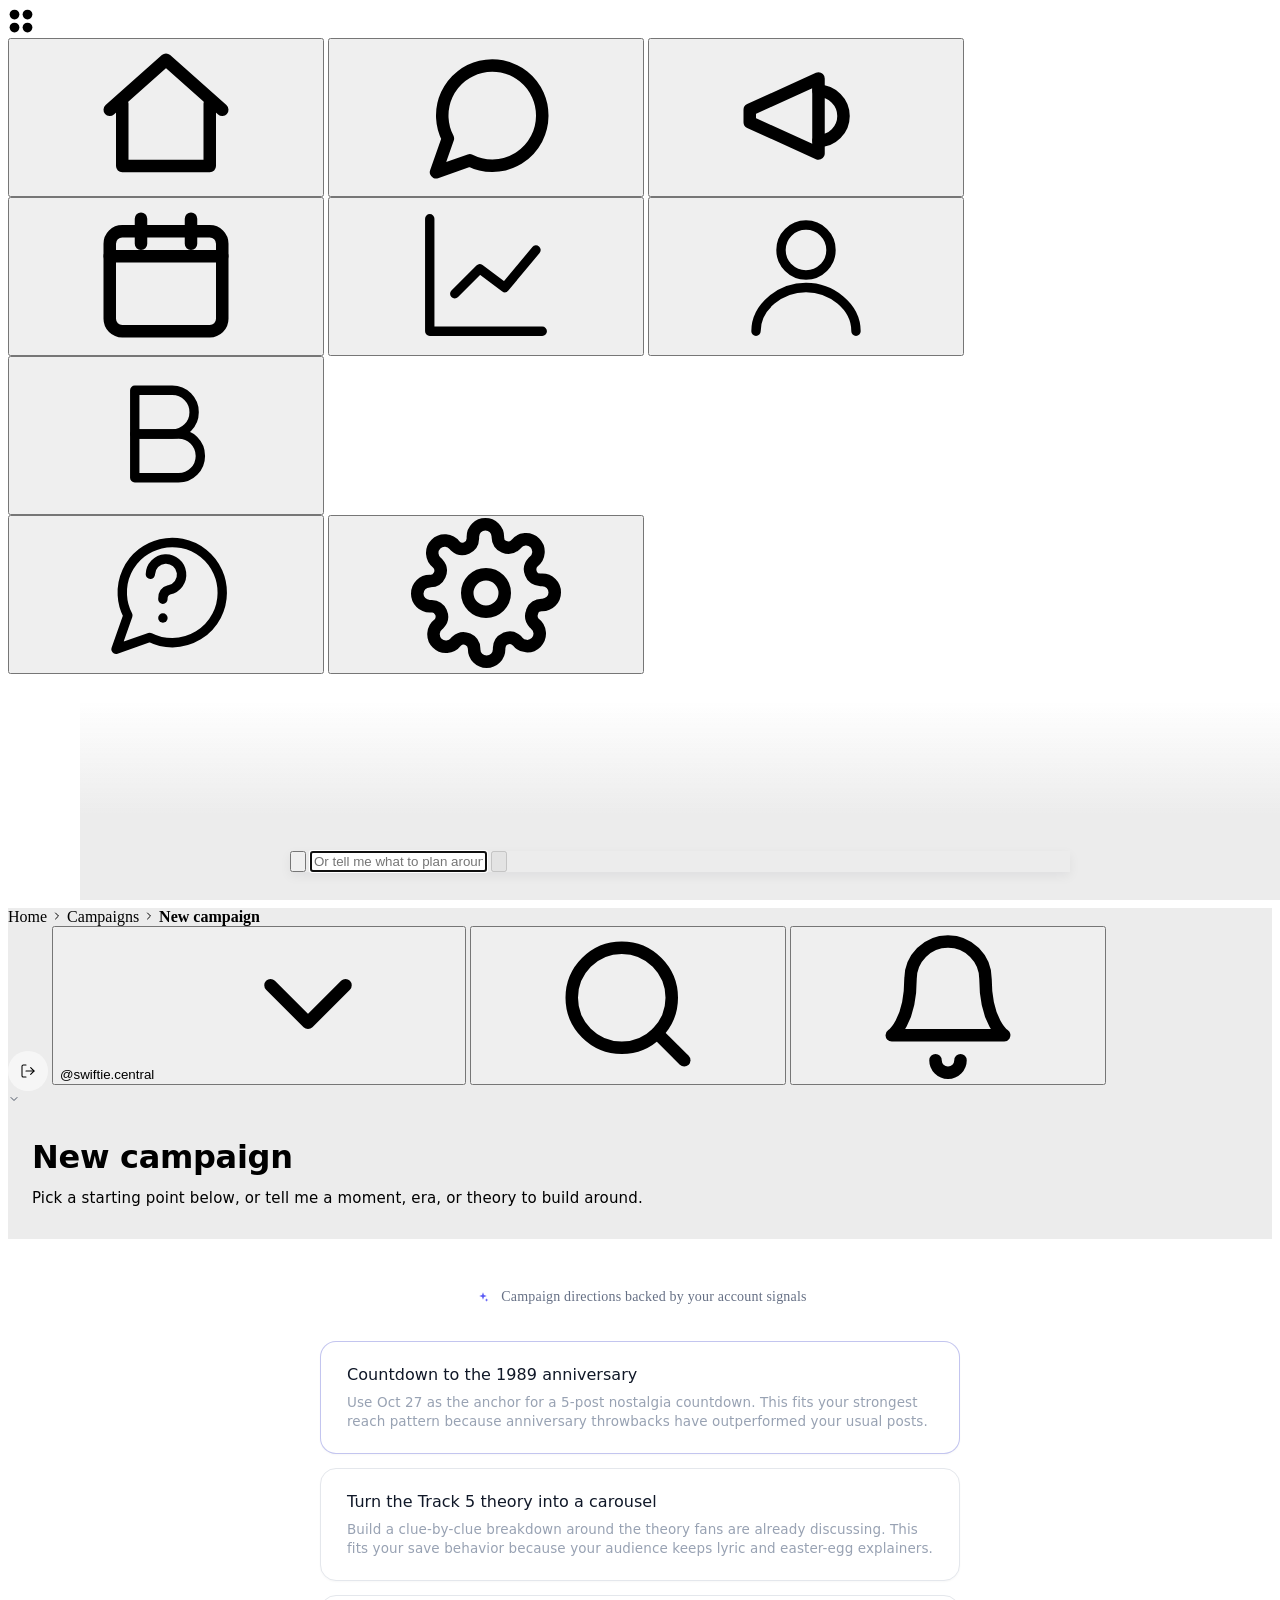
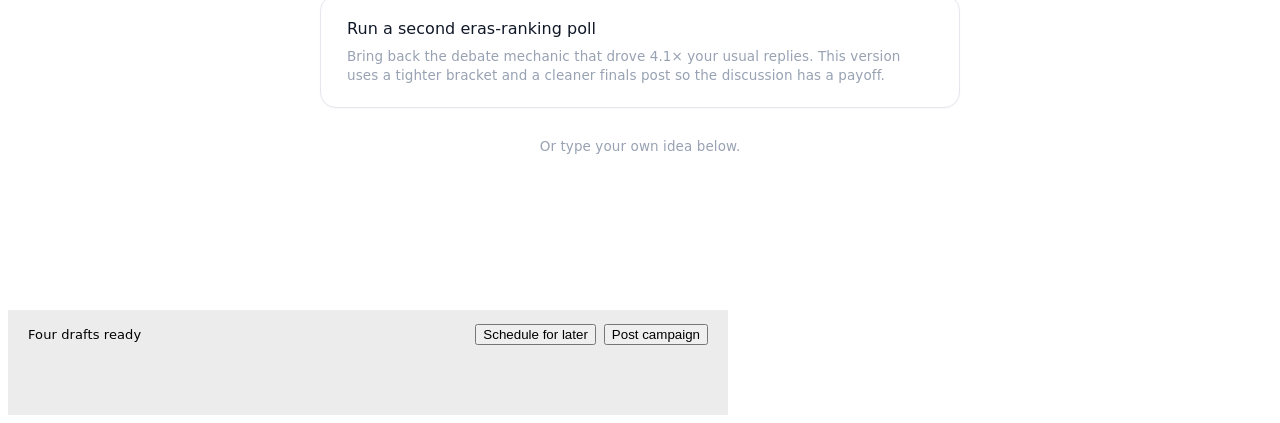
==== designs/create-campaign.html @ 4d26d84d "Polish campaign brief playback card" ====
<!doctype html>
<html lang="en">
<head>
<meta charset="utf-8" />
<meta name="viewport" content="width=device-width, initial-scale=1" />
<title>New campaign · Scout flow prototype</title>
<link rel="stylesheet" href="../design-system/tokens.css" />
<link rel="stylesheet" href="./_shared.css" />
<link rel="stylesheet" href="./_campaigns-components.css?v=7" />
<link rel="stylesheet" href="./_prototype.css" />
<style>
  body.mode-campaigns { background: var(--camp-surface-canvas); }

  /* Stick the shell — sidebar + topbar stay in place while the content
     column scrolls. The ambient background inherits the Campaigns
     dashboard treatment from _shared.css. */
  .sidebar {
    position: sticky !important;
    top: 0;
    height: 100vh;
    z-index: 25;
  }
  .topbar {
    position: sticky !important;
    top: 0;
    z-index: 22;
    background: var(--camp-surface-canvas, #ECECEC);
  }
  /* Hide the ambient blob outright once the user leaves the landing.
     The gradient competes with chat legibility, dock cards, and post
     drafts — and its transition was flashing back in between qdock
     openings and typewriter beats. Once the conversation starts
     (body.in-conversation), the surface commits to a single neutral
     canvas for the rest of the flow. `visibility: hidden` beats an
     `opacity: 0` transition here — no in-flight animation to stall. */
  body.in-conversation .atmosphere,
  body.has-side-panel .atmosphere,
  body.has-drafts .atmosphere,
  body.has-qdock .atmosphere {
    opacity: 0 !important;
    visibility: hidden;
    pointer-events: none;
  }
  /* Keep the conversation canvas transparent so the Campaigns dashboard
     atmosphere runs continuously behind the create flow instead of
     appearing as a clipped rectangle inside the main column. */
  .cc-main {
    position: relative;
    z-index: 1;
    background: transparent;
  }
  body.in-conversation .cc-main {
    background: transparent;
  }
  /* Chat log gets breathing room at the bottom so the composer/footbar
     doesn't cover the last message, and the confirmation/question docks
     always sit visibly beneath the newest message rather than under the
     composer. */
  /* Chat log always leaves room at the bottom for the fixed composer /
     question dock — so the newest message never hides underneath it. */
  main { min-height: 0; }
  .cc-main { padding-bottom: 200px; }
  body.has-drafts .cc-main { padding-bottom: 160px; }
  /* Q-dock is a wider variant of the composer's bottom slot: same fixed
     position, same left/right anchoring. The card carries a soft border
     and light shadow so it reads as an input surface, not a floating card. */
  .cc-qdock__card {
    /* Card participates in the material story — a slightly translucent
       surface with its own gentle backdrop-filter creates a "clarity
       zone" punched into the frosted scrim, rather than a paper card
       floating on fog. Boosted shadow so the card still lifts. */
    box-shadow: 0 12px 32px rgba(15, 23, 42, 0.10),
                0 2px 6px rgba(15, 23, 42, 0.05) !important;
    border-radius: 14px !important;
    padding: 6px 6px 8px 6px;
    background: rgba(255, 255, 255, 0.88) !important;
    backdrop-filter: blur(4px) saturate(1.08) !important;
    -webkit-backdrop-filter: blur(4px) saturate(1.08) !important;
    border: 1px solid rgba(255, 255, 255, 0.6) !important;
  }
  /* Qdock header, list, and composer get extra whitespace so the surface
     feels like a room, not a stuffed shelf. Head is a comfy row; list has
     larger inter-option gaps; composer stands off the list with padding. */
  .cc-qdock__head { padding: 16px 16px 10px 16px !important; }
  .cc-qdock__list { padding: 4px 8px 4px 8px !important; gap: 4px !important; }
  .cc-qdock__opt { padding: 12px 14px !important; }
  .cc-qdock__composer {
    padding: 10px 12px 12px 12px !important;
    margin-top: 4px !important;
    border-top: 1px solid var(--camp-border-hairline) !important;
  }

  /* -------------------------------------------------------------------
     Glass system — a single material recipe shared across the drafting
     card, the qdock scrim, and the bottom fade. Reads as one language:
     - Warm-white tint (rgba(252, 252, 254, ...)) instead of pure white
     - saturate(1.08) adds a hint of colour warmth through the glass
     - Intensity (opacity + blur strength) varies per role, not the tint
     ------------------------------------------------------------------- */

  /* Bottom fade mask — always on during conversation. Pure canvas fade,
     no warm-glass tint in the intermediate stops. The scrim material
     is only meant to appear when the qdock is open; when closed, the
     bottom should read as clean canvas fading to transparent, not
     glass-tinted haze. */
  .cc-scroll-mask {
    position: fixed;
    left: var(--sidebar-w, 80px);
    right: 0;
    bottom: 0;
    height: 200px;
    z-index: 30;
    pointer-events: none;
    background: linear-gradient(
      to top,
      var(--camp-surface-canvas, #ECECEC) 0%,
      var(--camp-surface-canvas, #ECECEC) 42%,
      rgba(236, 236, 236, 0) 100%
    );
  }
  /* Panel-aware trim — when the drafts panel is open, the mask stops at
     the panel's edge so it doesn't fade over the drafts column. */
  body.has-side-panel .cc-scroll-mask { right: var(--cc-panel-w, 520px); }

  /* Qdock scrim — a progressive blur that's strong at the bottom (near
     the qdock) and fades to zero at the top (near the header). Two
     blurred pseudo-elements stack; a third noise layer (child span)
     sits on top so the material reads as real frosted glass, not a
     software blur. Ease-in-out on the fade so the room settles around
     the question rather than snapping to it. */
  .cc-qdock-scrim {
    position: fixed;
    inset: var(--cc-topbar-h, 66px) 0 0 var(--sidebar-w, 80px);
    z-index: 33; /* below qdock (34), above mask (30) */
    background: transparent;
    opacity: 0;
    /* CRITICAL: visibility: hidden fully kills the backdrop-filter on
       the ::before/::after pseudo-elements. With opacity:0 alone, some
       browsers keep computing the filter and it bleeds a subtle blur
       into the bottom of the page even when the qdock is closed. */
    visibility: hidden;
    pointer-events: none;
    transition: opacity 340ms cubic-bezier(0.4, 0, 0.2, 1),
                visibility 0s linear 340ms;
    overflow: hidden;
  }
  .cc-qdock-scrim::before,
  .cc-qdock-scrim::after {
    content: '';
    position: absolute;
    inset: 0;
    pointer-events: none;
  }
  /* Bottom layer — the strong-blur core sits right under the qdock. A
     whisper of cool undertone (rgba(248,250,253,X)) reads as glass, not
     a Photoshop overlay. Saturate commits to 1.12 so colours under the
     blur retain vibrance instead of graying out. Mask taper uses
     pixel-based stops at the top so short viewports keep a real feather
     instead of collapsing to a hard band. */
  .cc-qdock-scrim::before {
    backdrop-filter: blur(22px) saturate(1.12);
    -webkit-backdrop-filter: blur(22px) saturate(1.12);
    background: rgba(248, 250, 253, 0.30);
    /* Strictly ascending stops — previous version mixed pixel-from-top
       (like 80px) with percent-from-bottom stops that reversed order,
       which collapses into a HARD BAND under CSS clamping rules. This
       reads as the "sudden crop" of the blur. Fixed by using a smooth
       0% → 100% ramp with generous mid-band easing. */
    -webkit-mask-image: linear-gradient(
      to top,
      rgba(0, 0, 0, 1)    0%,
      rgba(0, 0, 0, 1)    38%,
      rgba(0, 0, 0, 0.78) 50%,
      rgba(0, 0, 0, 0.42) 62%,
      rgba(0, 0, 0, 0.18) 72%,
      rgba(0, 0, 0, 0.05) 82%,
      rgba(0, 0, 0, 0)    92%
    );
    mask-image: linear-gradient(
      to top,
      rgba(0, 0, 0, 1)    0%,
      rgba(0, 0, 0, 1)    38%,
      rgba(0, 0, 0, 0.78) 50%,
      rgba(0, 0, 0, 0.42) 62%,
      rgba(0, 0, 0, 0.18) 72%,
      rgba(0, 0, 0, 0.05) 82%,
      rgba(0, 0, 0, 0)    92%
    );
  }
  /* Middle layer — a longer, gentler blur that extends further up so
     the transition from strong blur to sharp content is a slow taper,
     not a visible band. Same cool tint at half strength. */
  .cc-qdock-scrim::after {
    backdrop-filter: blur(9px) saturate(1.12);
    -webkit-backdrop-filter: blur(9px) saturate(1.12);
    background: rgba(248, 250, 253, 0.14);
    /* Same fix — strictly ascending stops. The middle layer extends
       farther up than the strong layer so the composite fade reaches
       all the way to the scrim's top edge without a visible seam. */
    -webkit-mask-image: linear-gradient(
      to top,
      rgba(0, 0, 0, 0.85) 0%,
      rgba(0, 0, 0, 0.85) 32%,
      rgba(0, 0, 0, 0.62) 48%,
      rgba(0, 0, 0, 0.36) 62%,
      rgba(0, 0, 0, 0.16) 76%,
      rgba(0, 0, 0, 0.04) 88%,
      rgba(0, 0, 0, 0)    100%
    );
    mask-image: linear-gradient(
      to top,
      rgba(0, 0, 0, 0.85) 0%,
      rgba(0, 0, 0, 0.85) 32%,
      rgba(0, 0, 0, 0.62) 48%,
      rgba(0, 0, 0, 0.36) 62%,
      rgba(0, 0, 0, 0.16) 76%,
      rgba(0, 0, 0, 0.04) 88%,
      rgba(0, 0, 0, 0)    100%
    );
  }
  /* Noise layer — inline SVG turbulence at ~5% opacity. Grounds the
     material from "software blur" to "frosted glass" by adding
     micro-diffraction Backdrop-filter alone can never simulate.
     Masked with the same envelope as the blur so noise only shows
     where the glass is thick. */
  .cc-qdock-scrim__noise {
    position: absolute;
    inset: 0;
    pointer-events: none;
    opacity: 0.055;
    background-image: url("data:image/svg+xml;utf8,<svg xmlns='http://www.w3.org/2000/svg' width='240' height='240'><filter id='n'><feTurbulence type='fractalNoise' baseFrequency='0.85' numOctaves='2' seed='4'/><feColorMatrix values='0 0 0 0 0.05  0 0 0 0 0.05  0 0 0 0 0.05  0 0 0 1 0'/></filter><rect width='100%25' height='100%25' filter='url(%23n)'/></svg>");
    background-size: 240px 240px;
    mix-blend-mode: multiply;
    /* Same fix — strictly ascending stops so the noise fades cleanly
       instead of collapsing to a hard band. */
    -webkit-mask-image: linear-gradient(
      to top,
      rgba(0, 0, 0, 1)   0%,
      rgba(0, 0, 0, 1)   40%,
      rgba(0, 0, 0, 0.4) 60%,
      rgba(0, 0, 0, 0)   80%
    );
    mask-image: linear-gradient(
      to top,
      rgba(0, 0, 0, 1)   0%,
      rgba(0, 0, 0, 1)   40%,
      rgba(0, 0, 0, 0.4) 60%,
      rgba(0, 0, 0, 0)   80%
    );
  }
  body.has-qdock .cc-qdock-scrim {
    opacity: 1;
    visibility: visible;
    pointer-events: auto;
    /* Match transition — no delay on visibility when opening. */
    transition: opacity 340ms cubic-bezier(0.4, 0, 0.2, 1),
                visibility 0s linear 0s;
  }
  /* Keep the campaign header readable above the scrim so users always
     see what they're planning. */
  body.has-qdock .cc-header { z-index: 34; position: sticky; }
  /* Trim the scrim's right edge when the drafts panel is open so the
     panel doesn't get blurred with the chat. */
  body.has-side-panel .cc-qdock-scrim { right: var(--cc-panel-w, 520px); }

  /* Scroll padding so scrollIntoView respects the composer footprint —
     new messages land above the composer, not tucked behind it. */
  html { scroll-padding-bottom: 180px; }
  /* Neutralize the primary option's number badge — it read as "already
     selected" which conflicts with the "Recommended" chip's job. Numbers
     stay uniform; only the "Recommended" pill marks Scout's pick. */
  .cc-qdock__opt--primary .cc-qdock__opt-num {
    background: var(--camp-surface-hover, #F5F7FA) !important;
    color: var(--camp-text-tertiary) !important;
  }
  .cc-qdock__opt--primary:hover .cc-qdock__opt-num {
    background: var(--camp-surface, #FFF) !important;
    color: var(--indigo-500, #5B5BF5) !important;
  }
  /* Dock header controls — Skip + Minimize buttons sit on the right of
     the title bar so users can bail without a false answer, or collapse
     to keep scrolling the thread. */
  .cc-qdock__head-actions {
    margin-left: auto;
    display: inline-flex; align-items: center; gap: 4px;
  }
  .cc-qdock__head-btn {
    display: inline-flex; align-items: center; gap: 4px;
    height: 28px;
    padding: 0 10px;
    background: transparent;
    border: none;
    border-radius: 8px;
    color: var(--camp-text-tertiary);
    font-family: var(--font-sans);
    font-size: 12px; font-weight: 500;
    letter-spacing: 0.1px;
    cursor: pointer;
    transition: background 160ms var(--ease-standard), color 160ms var(--ease-standard);
  }
  .cc-qdock__head-btn:hover { background: var(--camp-surface-hover); color: var(--camp-text-primary); }
  .cc-qdock__head-btn svg { width: 14px; height: 14px; }
  /* Minimize button — icon-only. Hide the "Minimize" label so the row
     reads as a set of glyph controls, not verbose buttons. */
  #cc-qdock-minimize {
    width: 28px; height: 28px; padding: 0;
    display: grid; place-items: center;
    border-radius: 8px;
  }
  #cc-qdock-minimize .cc-qdock__head-btn-label { display: none; }
  #cc-qdock-minimize svg { width: 14px; height: 14px; }
  .cc-qdock.is-minimized .cc-qdock__list,
  .cc-qdock.is-minimized .cc-qdock__composer { display: none; }
  .cc-qdock.is-minimized .cc-qdock__card {
    border-radius: 999px !important;
    /* Minimized state has no modal presence — drop the backdrop-filter
       and the translucent surface so it reads as a status pill, not a
       glass card. */
    background: #FFFFFF !important;
    backdrop-filter: none !important;
    -webkit-backdrop-filter: none !important;
    border: 1px solid var(--camp-border-hairline) !important;
    box-shadow: 0 4px 12px rgba(15, 23, 42, 0.06) !important;
  }
  /* And hide the entire scrim when the qdock is minimized — no more
     blurred conversation behind an unobtrusive pill. */
  body.has-qdock:has(.cc-qdock.is-minimized) .cc-qdock-scrim {
    opacity: 0 !important;
    pointer-events: none !important;
  }
  .cc-qdock.is-minimized .cc-qdock__head { padding: 10px 14px; }
  .cc-qdock.is-minimized .cc-qdock__title {
    font-size: 12px; font-weight: 500; color: var(--camp-text-secondary);
    white-space: nowrap; overflow: hidden; text-overflow: ellipsis; max-width: 380px;
  }

  /* Spacing scale for the create-campaign surface. Tuned to the reference
     designs' generosity: 48px page gutter, 32px between the header and
     the conversation, no per-card elevation. */
  :root {
    /* All page-column content (breadcrumbs, heading, chat, composer)
       shares this single left inset from the main column edge. Prior
       to this the heading used a larger gutter than the breadcrumbs,
       which made the heading kick out visually. Now they share a rail. */
    --cc-rail-inset: 24px;
    /* Kept for compat with existing rules that used these tokens for
       from-viewport calculations. The rail token is the authoritative
       source going forward. */
    --cc-gutter-left: calc(var(--sidebar-w, 80px) + var(--cc-rail-inset));
    --cc-gutter-right: var(--cc-rail-inset);
    /* Drawer widened to fit the row-based post cards (842px card + gutter). */
    --cc-panel-w: 900px;
    --cc-chat-max: 780px;
    /* Landing container now sized to the two-card grid + heading gutter. */
    --cc-landing-max: 820px;
    /* Top chrome (topbar + campaign header) that stays stuck to viewport.
       Used to compute the scrolling region below. */
    --cc-topbar-h: 66px;
  }

  /* Header lives at the top-left of the main area — sticky beneath the
     topbar so the campaign title always follows the user as they scroll.
     Removed the auto-centering behavior on landing: the title now stays
     anchored to the left edge regardless of state. */
  .cc-header {
    position: sticky;
    top: var(--cc-topbar-h, 66px);
    z-index: 20;
    /* Left-anchored to the same rail as the topbar breadcrumbs — both
       live inside <main> so they share the same 24px inset origin. */
    padding: 28px var(--cc-rail-inset) 18px var(--cc-rail-inset);
    margin: 0;
    max-width: none;
    background: var(--camp-surface-canvas, #ECECEC);
  }
  /* Status row sits BELOW the heading + subtitle, quieter than before. */
  .cc-status-row {
    margin: 12px 0 0 0;
    display: flex;
    align-items: center;
    gap: 12px;
  }
  body.has-drafts .cc-status-row,
  body.has-side-panel .cc-status-row {
    /* Once we're past shaping, the status pill lives in the drawer
       header instead of taking up header room. */
    display: none;
  }
  /* KB chip next to the status pill — surfaces which KB Scout is on. */
  .cc-status-kb {
    display: inline-flex; align-items: center; gap: 6px;
    padding: 4px 10px;
    background: var(--camp-primary-tint);
    color: var(--indigo-500, #3C4194);
    border: none;
    border-radius: 999px;
    font-family: var(--font-sans);
    font-size: 11px; font-weight: 600;
    letter-spacing: 0.3px;
    cursor: pointer;
    transition: background 160ms var(--ease-standard);
  }
  .cc-status-kb:hover { background: var(--camp-primary-tint-hover, #DFE1F5); }
  .cc-status-kb[hidden] { display: none; }
  /* Shape-summary in header is retired — the header title and the
     in-chat selection pill together carry the shape's identity. */
  .cc-shape-summary { display: none !important; }
  /* Conversation column — the main body scrolls with the rail inset on
     both sides, and the inner chat log auto-centers within it. That
     makes the chat sit in the middle of the viewport (matching the
     composer / qdock, which also auto-center to the same width). */
  .cc-main {
    max-width: none;
    margin: 0;
    padding: 8px var(--cc-rail-inset) 140px var(--cc-rail-inset);
    transition: padding 360ms var(--ease-emphasized);
  }
  .cc-main .cc-chat {
    max-width: var(--cc-chat-max);
    margin: 0 auto;
  }
  /* Lift the bottom clearance once drafts + footbar + lifted composer land. */
  body.has-drafts .cc-main { padding-bottom: 220px; }
  .cc-title {
    font-family: var(--font-sans);
    font-size: 32px; line-height: 40px; font-weight: 600;
    letter-spacing: -0.3px;
    color: var(--camp-text-primary);
    margin: 0 0 10px 0;
    text-align: left;
  }
  .cc-subtitle {
    font-family: var(--font-sans);
    font-size: 15px; line-height: 22px; font-weight: 400;
    letter-spacing: 0.15px;
    color: var(--camp-text-secondary);
    margin: 0;
    text-align: left;
  }
  /* Bottom-docked composer — same rail as the chat log and heading.
     Left-anchored, not auto-centered, so heading/chat/composer form a
     single visual column. */
  .cc-composer-dock {
    position: fixed;
    left: var(--cc-gutter-left);
    right: var(--cc-gutter-right);
    bottom: 28px;
    z-index: 32;
    transition: right 360ms var(--ease-emphasized), bottom 260ms var(--ease-standard);
  }
  .cc-composer-dock .chat-composer {
    max-width: var(--cc-chat-max);
    margin: 0;
    box-shadow: 0 4px 12px rgba(15, 23, 42, 0.06);
    border: 1px solid var(--camp-border-hairline);
  }
  /* QDock — left-anchored to the same rail as the chat + composer so
     heading, pills, chat items, and composer form one visual column. */
  .cc-qdock__card {
    margin: 0 !important;
  }

  /* When the side panel is open: it's flush-right, so composer/footbar
     end at exactly the panel edge. Chat column ANCHORS to the left (not
     centered) — the conversation slides into the header's column. Panel
     sits INSIDE the layout with a 12px gutter from the chat area — no
     elevation, no shadow, no floating card feel. Mirrors the campaigns
     dashboard's inline panel pattern. */
  body.has-side-panel .cc-composer-dock { right: calc(var(--cc-panel-w) + 12px); }
  body.has-side-panel .footbar { right: calc(var(--cc-panel-w) + 12px); }

  body.has-side-panel .cc-main {
    max-width: none;
    margin: 0;
    padding-left: var(--cc-gutter-left);
    padding-right: calc(var(--cc-panel-w) + 24px);
  }
  /* Chat column also shrinks so text doesn't run underneath the panel.
     The chatlog wraps to the remaining viewport width, and the header
     mirrors the same right-padding so the title doesn't get clipped. */
  body.has-side-panel .cc-header {
    padding-right: calc(var(--cc-panel-w) + 24px);
  }
  /* In drafting state the header keeps its usual left inset but doesn't
     compress the title — the drafts panel to the right handles its own
     space. Title/subtitle scale down so they sit above the card without
     dominating it. */
  body.has-drafts .cc-header {
    padding-right: calc(var(--cc-panel-w, 900px) + 24px);
    padding-bottom: 12px;
  }
  body.has-drafts .cc-title { font-size: 24px; line-height: 30px; }
  body.has-drafts .cc-subtitle { font-size: 14px; line-height: 20px; }
  /* When the drafts panel is open, the left conversation column should
     stay narrow (matching the composer) rather than sprawling across
     the whole viewport. Was `max-width: none; width: 100%` — that let
     the chat sprawl 1300px+ next to a 560px composer, making the left
     side read as cropped and imbalanced. */
  body.has-side-panel .cc-chat {
    max-width: var(--cc-chat-max, 780px);
    width: 100%;
    margin: 0;
  }
  /* In the drafting phase specifically, the chat column matches the
     composer's floating pill width so the two feel like one column. */
  /* Responsive chat column — scales with viewport instead of a fixed
     cap. Floor keeps it usable on narrow screens; ceiling keeps it
     from sprawling on wide monitors. Below 1200px it hugs the
     available column. */
  body.has-drafts .cc-chat,
  body.has-drafts.has-side-panel .cc-chat {
    max-width: clamp(340px, 28vw, 560px);
    margin: 0;
  }

  /* ==================================================================
     Drafting state — the left chat becomes a bounded conversation card,
     visually balanced against the drafts panel on the right. Per Figma:
     translucent white surface (rgba(255,255,255,0.4)), 24px radius,
     internal scroll, composer integrated at the bottom edge.
     ================================================================== */
  body.has-drafts .cc-main {
    /* The chat now flows in the natural document column instead of
       becoming a bounded card. This matches the pre-draft experience —
       transparent surface, no border, no rounded frame, no backdrop
       blur — so the drafts panel is the only visible container in the
       drafting state. Chat sits centered in the remaining left column. */
    position: relative;
    left: auto;
    right: auto;
    top: auto;
    bottom: auto;
    max-width: none;
    margin: 0;
    padding: 8px var(--cc-rail-inset) 140px var(--cc-rail-inset);
    background: transparent;
    backdrop-filter: none;
    -webkit-backdrop-filter: none;
    border: 0;
    border-radius: 0;
    display: block;
    gap: 0;
    overflow: visible;
    z-index: auto;
    transition: none;
  }
  /* The chatlog now scrolls INSIDE the card, not with the page. Gives
     each message a consistent 24px rhythm and 16/24 inner padding.
     Stacked class selector `.has-drafts.has-side-panel` beats the plain
     `.has-side-panel` rule further down in the sheet (both classes are
     always present together in drafting state). */
  body.has-drafts.has-side-panel .cc-main .cc-chat,
  body.has-drafts .cc-main .cc-chat {
    flex: 1 1 auto;
    align-self: stretch;
    min-height: 0;
    overflow-y: auto;
    padding: 16px 24px 24px 24px;
    display: flex;
    flex-direction: column;
    align-items: stretch;
    gap: 24px;
    /* Responsive chat column — scales with viewport width. Floor
       keeps the feed usable on narrow screens; ceiling keeps it from
       sprawling on wide monitors. */
    max-width: clamp(340px, 28vw, 560px);
    margin: 0;
    width: 100%;
    box-sizing: border-box;
  }
  /* Custom scroll rail on the right — 4px, muted, rounded. Firefox uses
     `scrollbar-width: thin` as a graceful fallback; Chromium/WebKit gets
     the exact spec. */
  body.has-drafts .cc-main .cc-chat {
    scrollbar-width: thin;
    scrollbar-color: #D8D8D8 transparent;
  }
  body.has-drafts .cc-main .cc-chat::-webkit-scrollbar { width: 6px; }
  body.has-drafts .cc-main .cc-chat::-webkit-scrollbar-track { background: transparent; }
  body.has-drafts .cc-main .cc-chat::-webkit-scrollbar-thumb {
    background: #D8D8D8;
    border-radius: 8px;
  }
  /* Composer floats fixed, positioned to visually sit INSIDE the card's
     bottom edge. Its horizontal bounds match the card's inner padding,
     its vertical position hugs the card's bottom. 50px height, 16px
     radius, white surface — matches Figma spec. */
  body.has-drafts .cc-composer-dock {
    position: fixed;
    /* Card left = sidebar + 24; add 16px inner padding = 40 total. */
    left: calc(var(--sidebar-w, 80px) + 40px);
    right: calc(var(--cc-panel-w, 900px) + 40px);
    bottom: 40px; /* card bottom (24) + inner padding (16) */
    /* Composer pill tracks the chat width responsively — always a
       little wider than the chat feed so the two feel like one column
       without the composer looking cramped. */
    max-width: clamp(400px, 34vw, 660px);
    padding: 0;
    z-index: 15;
    margin: 0 auto;
  }
  body.has-drafts .cc-composer-dock .chat-composer {
    max-width: none;
    margin: 0;
    padding: 12px 20px;
    height: 50px;
    background: #FFFFFF;
    border: 1px solid #EEEEEE;
    border-radius: 16px;
    box-shadow: none;
    box-sizing: border-box;
    display: flex;
    align-items: center;
    gap: 8px;
  }
  /* Give the chat log enough bottom padding so the last message doesn't
     tuck under the composer overlay. 50 (composer) + 16 (breathing) = 66. */
  body.has-drafts .cc-main .cc-chat { padding-bottom: 82px; }
  /* Bottom mask + qdock scrim don't apply inside the card — they were
     designed for the page-scroll world. Turn them off in drafting state
     so the card's own boundary reads as the edge of the conversation. */
  body.has-drafts .cc-scroll-mask { display: none; }

  /* Messages inside the card — Figma-spec styling. User turns become
     compact right-aligned pills; Scout turns become bordered response
     cards so the two sides read as clearly separate. */
  body.has-drafts .cc-main .chatmsg--user {
    align-self: flex-end;
    max-width: 560px;
  }
  body.has-drafts .cc-main .chatmsg--user .chatmsg__bubble {
    background: #F4F4F4;
    border-radius: 8px;
    padding: 8px 12px;
    font-family: var(--font-sans);
    font-size: 14px;
    line-height: 17px;
    color: #263238;
    letter-spacing: 0;
    box-shadow: none;
  }
  body.has-drafts .cc-main .chatmsg--post-instruction {
    align-self: stretch;
    max-width: 100%;
  }
  body.has-drafts .cc-main .chatmsg--post-instruction .chatmsg__bubble {
    width: 100%;
    border: 1px solid rgba(84, 91, 209, 0.16);
    background: #F7F7FF;
  }
  .chatmsg__post-context {
    display: flex;
    align-items: center;
    gap: 6px;
    margin-bottom: 6px;
    color: var(--camp-primary, #545BD1);
    font-size: 11px;
    font-weight: 700;
    line-height: 14px;
    letter-spacing: 0.4px;
    text-transform: uppercase;
  }
  .chatmsg__post-context::before {
    content: "";
    width: 6px;
    height: 6px;
    border-radius: 999px;
    background: currentColor;
    opacity: 0.72;
  }
  .chatmsg__post-text {
    display: block;
    font-size: 14px;
    line-height: 20px;
    color: #263238;
  }
  /* Scout responses in the card get a bordered surface — reads like a
     versioned response block, not free-flowing chat. */
  body.has-drafts .cc-main .chatmsg--scout {
    align-self: stretch;
    border: 1px solid #E6E6E6;
    border-radius: 12px;
    padding: 12px;
    background: #FFFFFF;
    box-shadow: none;
  }
  body.has-drafts .cc-main .chatmsg--scout .chatmsg__head { margin-bottom: 6px; }
  body.has-drafts .cc-main .chatmsg--scout .chatmsg__text {
    font-family: var(--font-sans);
    font-size: 14px;
    line-height: 22px;
    color: #263238;
  }
  /* Action-state receipt stays subtle inline metadata even inside the
     card — no chip treatment, just muted grey. */
  body.has-drafts .cc-main .cc-actions { margin: 0; padding: 0; }
  body.has-drafts .cc-main .cc-actions__receipt { padding: 0; }

  /* Composer input inside the card — tighten the placeholder + send
     button to the spec's proportions. */
  body.has-drafts .cc-composer-dock .chat-composer__input {
    font-family: var(--font-sans);
    font-size: 14px;
    line-height: 24px;
    color: #263238;
    height: 26px;
    flex: 1;
  }
  body.has-drafts .cc-composer-dock .chat-composer__input::placeholder {
    color: #9AA4B2;
  }
  body.has-drafts .cc-composer-dock .chat-composer__send {
    width: 26px; height: 26px;
    background: #EEF2F6;
    border-radius: 32px;
    border: none;
    display: grid; place-items: center;
    padding: 5px;
  }
  body.has-drafts .cc-composer-dock .chat-composer__send svg {
    width: 16px; height: 16px;
    color: #98A2B3;
  }

  /* Narrower viewports: shrink the panel so the chat column keeps at
     least ~440px of breathing room. */
  @media (max-width: 1440px) {
    :root { --cc-panel-w: 720px; }
  }
  @media (max-width: 1200px) {
    :root { --cc-panel-w: 560px; }
    body.has-side-panel .cc-main {
      padding-right: calc(var(--cc-panel-w) + 16px);
    }
    body.has-side-panel .cc-header {
      padding-right: calc(var(--cc-panel-w) + 16px);
    }
  }
  /* Inline drafts panel — no shadow, no rounded corners on the outer
     edge. Uses the same canvas token as the campaigns dashboard's curated
     panel, so the panel reads as one continuous surface with the rest
     of the app, not a floating white card. Post cards inside get their
     own white surface for contrast. */
  .side-panel {
    width: var(--cc-panel-w) !important;
    top: 72px !important;
    right: 0 !important;
    bottom: 0 !important;
    height: auto !important;
    border-radius: 0 !important;
    border: none !important;
    border-left: 1px solid var(--camp-border-hairline) !important;
    box-shadow: none !important;
    background: var(--camp-surface-canvas, #ECECEC) !important;
  }
  .side-panel__body { overflow-y: auto; padding: 16px 20px 40px !important; }
  .side-panel__header--toolbar {
    padding: 14px 20px !important;
    border-bottom: 1px solid var(--camp-border-hairline);
    display: flex; align-items: center; gap: 12px;
    background: var(--camp-surface-canvas, #ECECEC);
    position: sticky; top: 0; z-index: 2;
  }
  /* Post cards inside the canvas-tinted panel get a white surface with a
     soft border so they still pop out of the neutral canvas. */
  .side-panel .postdraft {
    background: var(--camp-surface, #FFFFFF);
    border: 1px solid var(--camp-border-hairline);
    border-radius: 12px;
    padding: 16px;
    margin-bottom: 12px;
  }
  .side-panel .postdraft:last-child { margin-bottom: 0; }
  .side-panel__count {
    font-family: var(--font-sans);
    font-size: 13px; font-weight: 500;
    color: var(--camp-text-secondary);
    letter-spacing: 0.1px;
    white-space: nowrap;
  }
  .side-panel__toolbar {
    margin-left: auto;
    display: inline-flex; align-items: center; gap: 8px;
  }
  /* Retire the badge + heading block since the campaign heading is now
     always visible in the page's top-left. */
  .side-panel__badge, .side-panel__heading { display: none !important; }
  /* The chat column inside .cc-main stays at its natural width and
     hugs the LEFT gutter — no auto-centering. This is the "conversation
     shifted left" behavior the design calls for. */
  body.has-side-panel .cc-main .cc-chat {
    max-width: var(--cc-chat-max);
    margin-inline: 0;
  }
  body.has-side-panel .cc-composer-dock .chat-composer {
    margin: 0;
    max-width: var(--cc-chat-max);
  }

  /* Once drafts land, the composer STAYS put — users can keep talking
     to Scout ("swap the tone", "shorten Post 2", "regenerate all imagery")
     without leaving the flow. Only the bottom position shifts up so it
     doesn't overlap the drafts panel footer.
     (The old rule that hid this dock has been retired.) */
  body.has-drafts .cc-composer-dock { bottom: 20px; }

  /* Hide the empty user-avatar circle — per design-language §8 the user side
     is right-aligned, no avatar. Scoped locally so other flows using
     _campaigns-components.css can still opt in. */
  .chatmsg--user .chatmsg__avatar { display: none; }

  /* ==================================================================
     Landing hero — prompt + three shape cards.
     Shown on entry; fades out once the user seeds the campaign so the
     conversation can take the surface. Also the first hierarchy anchor:
     one giant prompt and three visible next moves is a stronger read
     than an empty page.
     ================================================================== */
  /* Landing wraps in its own wider container so the three shape cards
     can breathe in a single row. Once the landing is dismissed (hidden),
     cc-main snaps back to the narrow chat column width so the chatlog
     matches the composer pill's 760px. */
  body:not(.has-side-panel) .cc-main:has(.cc-landing:not([hidden])) {
    max-width: none;
    margin: 0;
  }
  /* Chatlog matches composer width. Auto-centered horizontally during
     planning so the conversation sits in the middle of the viewport.
     Once drafts land, has-drafts rules re-anchor it inside the left
     card. `width` deliberately unset so auto margins can distribute
     the spare space and actually center the block. */
  .cc-chat { max-width: var(--cc-chat-max); margin: 0 auto; }
  .cc-landing {
    padding: 0 var(--cc-gutter-right) 0 0;
    max-width: none;
    margin: 0;
    opacity: 1;
    transform: translateY(0);
    transition: opacity 320ms var(--ease-standard), transform 320ms var(--ease-standard);
  }
  .cc-landing[hidden] { display: none; }
  .cc-landing.is-leaving { opacity: 0; transform: translateY(-6px); pointer-events: none; }
  .cc-landing__lead {
    color: var(--camp-text-secondary);
    font-size: 13px; line-height: 20px; font-weight: 500;
    letter-spacing: 0.2px;
    text-transform: none;
    margin: 0 0 12px 0;
    display: inline-flex; align-items: center; gap: 8px;
  }
  .cc-landing__lead-badge {
    display: inline-flex; align-items: center; justify-content: center;
    width: 20px; height: 20px;
    border-radius: 6px;
    background: var(--camp-primary-tint);
    color: var(--indigo-500, #3C4194);
  }
  .cc-landing__lead-badge svg { width: 12px; height: 12px; }
  /* Landing prompt input was removed — the bottom composer serves that
     role now. Lead + shape cards are the whole landing. */

  /* Shape cards — two side-by-side, Scout's curated starting points.
     Each card fades and lifts on entry with a staggered delay so the
     landing "unfolds" for the user rather than snapping in. */
  .cc-shape-grid {
    display: grid;
    grid-template-columns: repeat(2, minmax(0, 1fr));
    gap: 16px;
    max-width: 780px;
  }
  /* Intent-mode: three cards. Uses a 3-column grid at wider viewports,
     collapsing to a single column below 720px. */
  .cc-shape-grid--intents {
    grid-template-columns: repeat(3, minmax(0, 1fr));
    max-width: 900px;
  }
  @media (max-width: 780px) {
    .cc-shape-grid { grid-template-columns: 1fr; }
    .cc-shape-grid--intents { grid-template-columns: 1fr; }
  }
  @media (min-width: 780px) and (max-width: 1024px) {
    .cc-shape-grid--intents { grid-template-columns: repeat(2, minmax(0, 1fr)); }
  }
  .cc-shape-card {
    position: relative;
    display: flex; flex-direction: column; gap: 12px;
    padding: 22px;
    background: var(--camp-surface, #FFFFFF);
    border: 1px solid var(--camp-border-hairline, #E4E7EC);
    border-radius: 16px;
    text-align: left;
    cursor: pointer;
    opacity: 0;
    transform: translateY(10px);
    animation: ccShapeCardIn 520ms var(--ease-emphasized) both;
    animation-delay: calc(160ms + var(--cc-card-i, 0) * 90ms);
    transition: border-color 200ms var(--ease-standard), box-shadow 200ms var(--ease-standard), transform 200ms var(--ease-standard);
  }
  @keyframes ccShapeCardIn {
    from { opacity: 0; transform: translateY(10px); }
    to   { opacity: 1; transform: translateY(0); }
  }
  /* The lead label ("Scout can start from any of these") lifts in first,
     just ahead of the cards. */
  .cc-landing__lead {
    opacity: 0;
    animation: ccShapeCardIn 400ms var(--ease-emphasized) both;
    animation-delay: 60ms;
  }
  /* Landing leaves cleanly when the flow advances. */
  .cc-landing.is-leaving .cc-shape-card {
    animation: ccShapeCardOut 240ms var(--ease-standard) both;
    animation-delay: calc(var(--cc-card-i, 0) * 40ms);
  }
  @keyframes ccShapeCardOut {
    to { opacity: 0; transform: translateY(-6px); }
  }
  .cc-shape-card:hover {
    border-color: rgba(60, 65, 148, 0.32);
    box-shadow: 0 12px 28px rgba(60, 65, 148, 0.10);
    transform: translateY(-1px);
  }
  .cc-shape-card:focus-visible {
    outline: none;
    border-color: var(--indigo-500, #3C4194);
    box-shadow: 0 0 0 3px rgba(60, 65, 148, 0.16);
  }
  .cc-shape-card--rec { border-color: rgba(60, 65, 148, 0.24); }
  .cc-shape-card__head {
    display: flex; align-items: center; gap: 10px;
    flex-wrap: wrap;
  }
  .cc-shape-card__kind {
    font-size: 11px; font-weight: 700;
    letter-spacing: 0.6px; text-transform: uppercase;
    color: var(--indigo-500, #3C4194);
    background: var(--camp-primary-tint);
    padding: 4px 8px; border-radius: 999px;
  }
  .cc-shape-card__rec {
    font-size: 11px; font-weight: 600;
    color: var(--indigo-500, #3C4194);
    background: transparent;
    border: 1px solid rgba(60, 65, 148, 0.28);
    padding: 3px 8px; border-radius: 999px;
    letter-spacing: 0.2px;
  }
  .cc-shape-card__title {
    font-size: 18px; line-height: 24px; font-weight: 600;
    letter-spacing: -0.15px;
    color: var(--camp-text-primary);
    margin: 0;
  }
  .cc-shape-card__desc {
    font-size: 14px; line-height: 21px; font-weight: 400;
    color: var(--camp-text-secondary);
    margin: 0;
  }
  .cc-shape-card__meta {
    display: flex; align-items: center; gap: 10px;
    margin-top: auto;
    padding-top: 8px;
    border-top: 1px dashed rgba(228, 231, 236, 0.9);
    color: var(--camp-text-tertiary);
    font-size: 12px; font-weight: 500;
  }
  .cc-shape-card__meta svg { width: 13px; height: 13px; }
  .cc-shape-card__meta-sep { color: rgba(0, 0, 0, 0.14); }

  /* ==================================================================
     Status pill in the topbar — the single wayfinding signal.
     Ordered progression: Draft → Shaping → Drafting → In review.
     Sits to the left of the account switcher. Uses the campaign status
     families (§2 in campaigns.md).
     ================================================================== */
  .cc-status {
    display: inline-flex; align-items: center; gap: 8px;
    padding: 5px 12px 5px 10px;
    border-radius: 999px;
    font-size: 12px; font-weight: 500;
    letter-spacing: 0.15px;
    background: #F4F3FF; border: 1px solid #D9D6FE; color: #5925DC;
    transition: background 220ms var(--ease-standard), border-color 220ms var(--ease-standard), color 220ms var(--ease-standard);
  }
  .cc-status__dot {
    width: 6px; height: 6px; border-radius: 999px; background: currentColor;
    box-shadow: 0 0 0 3px rgba(89, 37, 220, 0.14);
  }
  .cc-status--shaping { background: #F4F3FF; border-color: #D9D6FE; color: #5925DC; }
  .cc-status--drafting { background: #FFFAEB; border-color: #FEDF89; color: #B54708; }
  .cc-status--drafting .cc-status__dot {
    box-shadow: 0 0 0 3px rgba(181, 71, 8, 0.16);
    animation: ccStatusPulse 1.6s ease-in-out infinite;
  }
  .cc-status--review { background: #EFF8FF; border-color: #B2DDFF; color: #175CD3; }
  .cc-status--ready { background: #ECFDF3; border-color: #ABEFC6; color: #067647; }
  @keyframes ccStatusPulse {
    0%, 100% { opacity: 1; }
    50%      { opacity: 0.35; }
  }

  /* Exit affordance in the topbar — quiet ghost text button. */
  .cc-exit {
    display: inline-flex; align-items: center; gap: 6px;
    background: transparent; border: none;
    color: var(--camp-text-secondary);
    font-size: 13px; font-weight: 500;
    cursor: pointer;
    padding: 8px 10px;
    border-radius: 8px;
    transition: background 160ms var(--ease-standard), color 160ms var(--ease-standard);
  }
  .cc-exit:hover { background: rgba(0, 0, 0, 0.04); color: var(--camp-text-primary); }
  .cc-exit svg { width: 16px; height: 16px; }
  .cc-exit--icon {
    padding: 0;
    width: 40px; height: 40px;
    border-radius: 999px;
    justify-content: center;
    background: rgba(255, 255, 255, 0.55);
  }
  .cc-exit--icon:hover { background: rgba(255, 255, 255, 0.85); }

  /* Title is a plain block now; the status pill sits below in .cc-status-row. */

  /* ==================================================================
     Header — title crossfade + shape summary chip below.
     ================================================================== */
  .cc-title { transition: opacity 320ms var(--ease-standard); }
  .cc-title.is-swapping { opacity: 0; }
  .cc-subtitle { transition: opacity 320ms var(--ease-standard); }
  .cc-subtitle.is-swapping { opacity: 0; }

  .cc-shape-summary {
    display: inline-flex; align-items: center; gap: 12px;
    padding: 8px 14px 8px 10px;
    margin: 8px 0 0 0;
    background: #FFFFFF;
    border: 1px solid rgba(60, 65, 148, 0.20);
    border-radius: 999px;
    box-shadow: 0 4px 12px rgba(15, 23, 42, 0.05);
    animation: ccChipIn 320ms var(--ease-emphasized);
  }
  .cc-shape-summary[hidden] { display: none; }
  .cc-shape-summary__pill {
    display: inline-flex; align-items: center; gap: 6px;
    padding: 4px 8px; border-radius: 999px;
    background: #EEF0FF;
    color: var(--indigo-500, #3C4194);
    font-size: 11px; font-weight: 600;
    letter-spacing: 0.3px;
  }
  .cc-shape-summary__pill svg { width: 11px; height: 11px; }
  .cc-shape-summary__body { display: flex; flex-direction: column; gap: 2px; }
  .cc-shape-summary__title {
    font-size: 13px; font-weight: 600;
    color: var(--camp-text-primary);
    letter-spacing: -0.05px;
  }
  .cc-shape-summary__meta {
    font-size: 11px; font-weight: 500;
    color: var(--camp-text-tertiary);
  }
  .cc-shape-summary__adjust {
    margin-left: 4px;
    background: transparent; border: none;
    color: var(--indigo-500, #3C4194);
    font-size: 12px; font-weight: 600;
    cursor: pointer;
    padding: 4px 8px; border-radius: 6px;
  }
  .cc-shape-summary__adjust:hover { background: rgba(60, 65, 148, 0.08); }
  @keyframes ccChipIn {
    0%   { opacity: 0; transform: translateY(-4px); }
    100% { opacity: 1; transform: translateY(0); }
  }

  /* ==================================================================
     Toast rail — bottom-right, stacked. §3.20.10.
     ================================================================== */
  .cc-toasts {
    position: fixed;
    right: 24px; bottom: 24px;
    z-index: 60;
    display: flex; flex-direction: column-reverse;
    gap: 10px;
    pointer-events: none;
    max-width: 420px;
  }
  .cc-toast {
    pointer-events: auto;
    display: flex; align-items: flex-start; gap: 10px;
    padding: 12px 14px;
    background: #FFFFFF;
    border-radius: 12px;
    box-shadow: 0 0 21px rgba(0, 0, 0, 0.14);
    min-width: 320px;
    animation: ccToastIn 260ms var(--ease-emphasized);
  }
  .cc-toast.is-leaving { animation: ccToastOut 220ms var(--ease-standard) forwards; }
  .cc-toast__icon {
    width: 22px; height: 22px; flex: 0 0 22px;
    border-radius: 999px;
    display: inline-flex; align-items: center; justify-content: center;
    color: #2E7D32;
  }
  .cc-toast__icon svg { width: 16px; height: 16px; }
  .cc-toast__body { display: flex; flex-direction: column; gap: 2px; flex: 1; min-width: 0; }
  .cc-toast__title {
    font-size: 14px; font-weight: 500;
    color: #2E7D32;
    letter-spacing: -0.05px;
  }
  .cc-toast__desc {
    font-size: 13px; font-weight: 400;
    color: var(--camp-text-secondary);
  }
  .cc-toast__action {
    background: transparent; border: none;
    color: var(--indigo-500, #3C4194);
    font-size: 13px; font-weight: 600;
    cursor: pointer;
    padding: 4px 8px; border-radius: 6px;
    align-self: center;
  }
  .cc-toast__action:hover { background: rgba(60, 65, 148, 0.08); }
  .cc-toast__close {
    width: 26px; height: 26px; flex: 0 0 26px;
    background: transparent; border: none; cursor: pointer;
    border-radius: 6px;
    display: inline-flex; align-items: center; justify-content: center;
    color: var(--camp-text-tertiary);
    align-self: flex-start;
  }
  .cc-toast__close:hover { background: rgba(0, 0, 0, 0.04); color: var(--camp-text-primary); }
  .cc-toast__close svg { width: 14px; height: 14px; }
  .cc-toast--info .cc-toast__icon { color: var(--indigo-500, #3C4194); }
  .cc-toast--info .cc-toast__title { color: var(--camp-text-primary); }
  .cc-toast--warn .cc-toast__icon { color: #B54708; }
  .cc-toast--warn .cc-toast__title { color: #7C4A1E; }
  @keyframes ccToastIn {
    0%   { opacity: 0; transform: translateY(8px); }
    100% { opacity: 1; transform: translateY(0); }
  }
  @keyframes ccToastOut {
    0%   { opacity: 1; transform: translateY(0); }
    100% { opacity: 0; transform: translateY(8px); }
  }

  /* ==================================================================
     Post card — horizontal ROW layout per the Figma spec.
     842px wide, 135px tall, 12px radius. Left gutter holds the drag
     grip (3 pairs of dots). Content area stacks: top row (num + AI
     badge + status pill + minus), middle body copy, bottom row (clock +
     scheduled at + attachments pill + arrow-up-right button).
     ================================================================== */
  .cc-postcard {
    display: flex; flex-direction: row; align-items: stretch;
    flex-shrink: 0;
    background: #FFFFFF;
    border-radius: 12px;
    min-height: 135px;
    border: 1px solid rgba(228, 231, 236, 0.6);
    overflow: hidden;
    transition: box-shadow 200ms var(--ease-standard), border-color 200ms var(--ease-standard);
    animation: ccCardIn 360ms var(--ease-emphasized) both;
  }
  .cc-postcard.is-ai-processing {
    border-color: rgba(84, 91, 209, 0.34);
    box-shadow: 0 0 0 3px rgba(84, 91, 209, 0.08);
  }
  /* When a comment sheet is open the card grows — release the clamp so
     the sheet is not cropped by min-height and overflow hidden. */
  .cc-postcard.is-commenting {
    min-height: 0;
    overflow: visible;
  }
  .cc-postcard:hover { border-color: rgba(60, 65, 148, 0.20); }
  .cc-postcard:hover { box-shadow: 0 6px 18px rgba(15, 23, 42, 0.06); }

  /* Drag grip — 3 pairs of 4px dots, vertically centered. */
  .cc-postcard__grip {
    flex: 0 0 24px;
    display: flex; flex-direction: column; align-items: center; justify-content: center;
    gap: 4px;
    cursor: grab;
  }
  .cc-postcard__grip-row {
    display: flex; gap: 2px;
  }
  .cc-postcard__grip-row span {
    width: 4px; height: 4px;
    border-radius: 999px;
    background: #D9DEE7;
    display: inline-block;
    transition: background 160ms var(--ease-standard);
  }
  .cc-postcard:hover .cc-postcard__grip-row span { background: #98A2B3; }
  .cc-postcard__grip { flex: 0 0 22px; padding-left: 6px; }
  .cc-postcard__grip-row { gap: 3px; }
  .cc-postcard__grip { gap: 3px; }

  /* Content cell — 16px padding, three stacked rows. */
  .cc-postcard__cell {
    flex: 1; min-width: 0;
    padding: 16px;
    display: flex; flex-direction: column; justify-content: space-between;
    gap: 12px;
  }

  /* Top row: meta on the left, status + minus on the right. */
  .cc-postcard__row-head {
    display: flex; align-items: center; justify-content: space-between;
    gap: 8px;
  }
  .cc-postcard__row-head-left {
    display: flex; align-items: center; gap: 8px;
    min-width: 0;
  }
  /* Post index — small, tabular, monospaced-feel; the counter recedes
     so it does not compete with the actual post copy. "01 / 04" reads
     as a quiet tally, not a heading. */
  .cc-postcard__num {
    font-family: var(--font-sans);
    font-size: 11.5px;
    font-weight: 500;
    line-height: 16px;
    color: #98A2B3;
    letter-spacing: 0.2px;
    white-space: nowrap;
    font-variant-numeric: tabular-nums;
    display: inline-flex; align-items: baseline; gap: 2px;
  }
  .cc-postcard__num-idx { color: #4B5565; font-weight: 600; }
  .cc-postcard__num-sep { color: #CBD5E1; padding: 0 1px; }
  .cc-postcard__num-total { color: #98A2B3; }
  .cc-postcard__ai {
    display: inline-flex; align-items: center; justify-content: center;
    width: 20px; height: 20px;
    border-radius: 999px;
    background: var(--ai-gradient, linear-gradient(135deg, #5B5BF5 0%, #A448F9 100%));
    color: #FFFFFF;
  }
  .cc-postcard__ai svg { width: 11px; height: 11px; }
  .cc-postcard__ver {
    font-size: 10px; font-weight: 600; letter-spacing: 0.3px;
    color: var(--camp-text-tertiary);
    border: 1px solid var(--camp-border-hairline, #E4E7EC);
    padding: 2px 6px; border-radius: 999px;
  }
  .cc-postcard__ver[hidden] { display: none; }

  .cc-postcard__row-head-right {
    display: flex; align-items: center; gap: 4px;
    flex: 0 0 auto;
  }
  /* In-Draft status pill (blue family, §2 in campaigns.md) */
  .cc-postcard__status {
    display: inline-flex; align-items: center;
    padding: 2px 8px;
    background: #EFF8FF;
    border: 1px solid #B2DDFF;
    color: #175CD3;
    border-radius: 999px;
    font-family: var(--font-sans);
    font-size: 12px; font-weight: 500; line-height: 18px;
  }
  .cc-postcard__minus {
    width: 26px; height: 26px;
    border: none; background: transparent;
    color: #9AA4B2;
    cursor: pointer;
    display: inline-flex; align-items: center; justify-content: center;
    border-radius: 6px;
  }
  .cc-postcard__minus:hover { background: var(--camp-surface-hover); color: var(--camp-text-primary); }
  .cc-postcard__minus svg { width: 18px; height: 18px; }

  /* Split top-right actions — copy post + remove post. These are separate
     from the older footer .cc-postcard__act pills so the head controls stay
     compact, icon-only, and clearly tied to the current post. */
  .cc-postcard__head-action {
    width: 28px; height: 28px;
    border: 1px solid var(--camp-border-hairline, #E4E7EC);
    background: rgba(255, 255, 255, 0.72);
    color: #8A94A6;
    cursor: pointer;
    display: inline-flex; align-items: center; justify-content: center;
    border-radius: 999px;
    transition:
      background 160ms var(--ease-standard),
      border-color 160ms var(--ease-standard),
      color 160ms var(--ease-standard),
      transform 160ms var(--ease-standard);
  }
  .cc-postcard__head-action svg {
    width: 16px; height: 16px;
    stroke-width: 1.9;
  }
  .cc-postcard__head-action:hover { transform: translateY(-1px); }
  .cc-postcard__head-action:focus-visible {
    outline: 2px solid rgba(84, 91, 209, 0.22);
    outline-offset: 2px;
  }
  .cc-postcard__head-action--duplicate:hover {
    background: var(--camp-primary-tint, #EEF0FF);
    border-color: rgba(84, 91, 209, 0.22);
    color: var(--camp-primary, #545BD1);
  }
  .cc-postcard__head-action--delete:hover {
    background: #FFF1F0;
    border-color: #FDA29B;
    color: #D92D20;
  }

  /* Body row with image on the RIGHT — flex row, text first, image
     pinned to a fixed 96px column on the right. DOM order matches
     visual order so tab / screen-reader flow reads copy first. */
  .cc-postcard__body-row--image-right {
    display: flex;
    flex-direction: row;
    align-items: flex-start;
    gap: 14px;
  }
  .cc-postcard__body-row--image-right .cc-postcard__text {
    flex: 1 1 auto;
    min-width: 0;
  }
  .cc-postcard__body-row--image-right .cc-postcard__imgslot,
  .cc-postcard__body-row--image-right .cc-postcard__image {
    flex: 0 0 96px;
  }

  /* Schedule chip variant — reuses the tone chip pill shape so the two
     controls read as siblings. Icon on the left, label, chevron on the
     right. Same rest / hover treatment as .cc-postcard__tone-chip. */
  .cc-postcard__tone-chip--schedule { }
  .cc-postcard__tone-chip-icon {
    width: 12px; height: 12px;
    flex-shrink: 0;
    opacity: 0.9;
    color: currentColor;
  }

  /* Body copy — the hook leads (stronger weight, slightly larger), the
     body sits behind it as secondary prose. Structuring the copy this
     way lets the reader scan the strongest sentence before deciding to
     invest in the rest. Editable-on-focus with a subtle affordance. */
  .cc-postcard__text {
    font-family: var(--font-sans);
    margin: 0;
    display: block;
    overflow: hidden;
    min-height: 44px;
    flex: 0 0 auto;
    padding: 4px 6px;
    margin: -4px -6px;
    border-radius: 8px;
    cursor: text;
    transition: background 140ms var(--ease-standard), box-shadow 140ms var(--ease-standard);
    user-select: text;
    -webkit-user-select: text;
  }
  .cc-postcard__text:hover,
  .cc-postcard__text:focus-visible {
    background: rgba(84, 91, 209, 0.035);
    outline: none;
  }
  .cc-postcard__text:focus-visible {
    box-shadow: inset 0 0 0 1.5px rgba(84, 91, 209, 0.35);
  }
  .cc-postcard__text[contenteditable="true"]:focus,
  .cc-postcard__text.is-editing {
    background: #FFFFFF;
    box-shadow: inset 0 0 0 1.5px rgba(84, 91, 209, 0.35), 0 8px 20px rgba(15, 23, 42, 0.08);
    position: relative;
    z-index: 2;
  }
  .cc-postcard__text.is-editing::before {
    content: "Editing";
    position: absolute;
    right: 8px;
    bottom: -18px;
    padding: 2px 6px;
    border-radius: 999px;
    background: var(--camp-primary-tint, #EEF0FF);
    color: var(--camp-primary, #545BD1);
    font-size: 10px;
    font-weight: 700;
    line-height: 12px;
    letter-spacing: 0.2px;
    pointer-events: none;
  }
  .cc-postcard__hook {
    font-size: 14.5px;
    font-weight: 600;
    line-height: 20px;
    color: #1E293B;
    letter-spacing: -0.05px;
  }
  .cc-postcard__hook::after { content: ' '; }
  .cc-postcard__body {
    font-size: 13.5px;
    font-weight: 400;
    line-height: 20px;
    color: #4B5565;
  }
  /* Two-line clamp on the WHOLE copy so cards stay compact. Applies to
     the flex-inline hook + body sequence rendered inside the container. */
  .cc-postcard__body-row .cc-postcard__text {
    display: -webkit-box;
    -webkit-line-clamp: 3;
    -webkit-box-orient: vertical;
  }
  .cc-postcard__body-row .cc-postcard__text[contenteditable="true"]:focus {
    display: block;
    -webkit-line-clamp: unset;
    -webkit-box-orient: initial;
    overflow: visible;
  }
  .cc-postcard__body-row .cc-postcard__text.is-editing {
    display: block;
    -webkit-line-clamp: unset;
    -webkit-box-orient: initial;
    overflow: visible;
  }

  /* Bottom row: schedule + attachments on the left, arrow-up-right on the right. */
  .cc-postcard__row-foot {
    display: flex; align-items: center; justify-content: space-between;
    gap: 12px;
  }
  .cc-postcard__row-foot-left {
    display: flex; align-items: center; gap: 12px;
    min-width: 0;
  }
  .cc-postcard__schedule {
    display: inline-flex; align-items: center; gap: 8px;
    color: #4E4E50;
    cursor: pointer;
    padding: 2px 4px;
    border-radius: 6px;
    transition: background 160ms var(--ease-standard);
  }
  .cc-postcard__schedule:hover { background: var(--camp-surface-hover); }
  .cc-postcard__schedule svg { width: 18px; height: 18px; stroke: #667085; }
  .cc-postcard__schedule-text {
    font-family: 'Outfit', var(--font-sans);
    font-size: 12px; font-weight: 400; line-height: 20px;
    white-space: nowrap;
  }
  /* Card actions — quiet ghost buttons on the left, filled AI button
     on the right. Icons carry meaning; labels back them up. Both keep
     the same 28px pill height so the foot row scans as a unit. */
  .cc-postcard__act {
    display: inline-flex; align-items: center; gap: 6px;
    height: 28px;
    padding: 0 10px;
    background: transparent;
    border: 1px solid var(--camp-border-hairline, #E4E7EC);
    border-radius: 999px;
    color: var(--camp-text-secondary, #4B5565);
    cursor: pointer;
    font-family: var(--font-sans);
    font-size: 12px; font-weight: 500;
    letter-spacing: 0.1px;
    transition: background 160ms var(--ease-standard), color 160ms var(--ease-standard), border-color 160ms var(--ease-standard);
  }
  .cc-postcard__act:hover {
    background: var(--camp-surface-hover, #F5F7FA);
    color: var(--camp-text-primary);
    border-color: var(--camp-border-hairline, #E4E7EC);
  }
  .cc-postcard__act svg { width: 14px; height: 14px; }
  .cc-postcard__act--comment .cc-postcard__badge {
    display: inline-grid; place-items: center;
    min-width: 16px; height: 16px;
    padding: 0 5px;
    margin-left: 2px;
    background: var(--camp-primary);
    color: #FFFFFF;
    border-radius: 999px;
    font-size: 10px; font-weight: 700;
    letter-spacing: 0;
  }
  .cc-postcard__ai-btn {
    display: inline-flex; align-items: center; gap: 6px;
    height: 28px;
    padding: 0 12px;
    border: none;
    background: var(--ai-gradient, linear-gradient(135deg, #5B5BF5 0%, #A448F9 100%));
    color: #FFFFFF;
    border-radius: 999px;
    cursor: pointer;
    font-family: var(--font-sans);
    font-size: 12px; font-weight: 600;
    letter-spacing: 0.1px;
    transition: transform 160ms var(--ease-standard), filter 160ms var(--ease-standard), box-shadow 160ms var(--ease-standard);
  }
  .cc-postcard__ai-btn:hover {
    transform: translateY(-1px);
    filter: brightness(1.05);
    box-shadow: 0 4px 12px rgba(84, 91, 209, 0.28);
  }
  .cc-postcard__ai-btn svg { width: 12px; height: 12px; }

  /* Icon-only AI trigger — quieter than the gradient pill. A small round
     button with a subtle sparkle icon; the AI gradient shows up only on
     hover so it doesn't compete with the card content. */
  .cc-postcard__ai-icon {
    width: 32px; height: 32px;
    display: inline-grid; place-items: center;
    background: var(--camp-primary-tint, #EEEFFA);
    color: var(--camp-primary, #5B5BF5);
    border: none;
    border-radius: 999px;
    cursor: pointer;
    transition: background 160ms var(--ease-standard), color 160ms var(--ease-standard), transform 160ms var(--ease-standard);
  }
  .cc-postcard__ai-icon:hover {
    background: var(--ai-gradient, linear-gradient(135deg, #5B5BF5 0%, #A448F9 100%));
    color: #FFFFFF;
    transform: translateY(-1px);
  }
  .cc-postcard__ai-icon:focus-visible {
    outline: none;
    box-shadow: var(--camp-shadow-focus-ring, 0 0 0 3px rgba(84, 91, 209, 0.18));
  }
  .cc-postcard__ai-icon svg { width: 14px; height: 14px; }

  /* Tone chip — a clickable pill showing the current tone, opens a
     dropdown to change it. Sits where the "Comment" chip used to be. */
  .cc-postcard__tone-chip {
    display: inline-flex; align-items: center; gap: 6px;
    height: 28px;
    padding: 0 10px 0 8px;
    background: var(--camp-surface, #FFFFFF);
    border: 1px solid var(--camp-border-hairline, #E4E7EC);
    border-radius: 999px;
    color: var(--camp-text-secondary, #4B5565);
    cursor: pointer;
    font-family: var(--font-sans);
    font-size: 12px; font-weight: 500;
    letter-spacing: 0.1px;
    transition: background 160ms var(--ease-standard), color 160ms var(--ease-standard), border-color 160ms var(--ease-standard);
  }
  .cc-postcard__tone-chip:hover {
    background: var(--camp-surface-hover, #F5F7FA);
    color: var(--camp-text-primary);
    border-color: rgba(84, 91, 209, 0.18);
  }
  .cc-postcard__tone-chip:focus-visible {
    outline: none;
    box-shadow: var(--camp-shadow-focus-ring, 0 0 0 3px rgba(84, 91, 209, 0.18));
  }
  .cc-postcard__tone-chip > svg:first-child { display: none; }
  .cc-postcard__tone-chip-chev { width: 10px; height: 10px; margin-left: 2px; opacity: 0.6; }
  /* Retire the status pill on the card head — tone chip now carries
     that role. */
  .cc-postcard__status { display: none !important; }

  /* Tone dot — a small colored circle that carries the tone at a glance.
     Warm = amber; Direct/expert = indigo; Playful = pink; Craft = teal.
     Multiple posts sharing a tone read as a group visually. */
  .cc-postcard__tone-dot {
    width: 6px; height: 6px;
    border-radius: 999px;
    background: #F59E0B;
    display: inline-block;
    flex: 0 0 auto;
  }
  .cc-postcard[data-tone^="warm"]    .cc-postcard__tone-dot { background: #F59E0B; }
  .cc-postcard[data-tone^="direct"]  .cc-postcard__tone-dot { background: #5B5BF5; }
  .cc-postcard[data-tone^="playful"] .cc-postcard__tone-dot { background: #EC4899; }
  .cc-postcard[data-tone^="craft"]   .cc-postcard__tone-dot { background: #14B8A6; }
  .cc-postcard[data-tone^="expert"]  .cc-postcard__tone-dot { background: #5B5BF5; }

  /* Character count — a subtle tabular readout so users can gauge X's
     280 limit at a glance. Sits in the foot row next to the tone chip
     and can flip to amber/red states via .is-warn / .is-over. */
  .cc-postcard__count {
    display: inline-flex;
    align-items: baseline;
    font-family: var(--font-sans);
    font-size: 11px;
    font-weight: 500;
    color: var(--camp-text-tertiary, #98A2B3);
    letter-spacing: 0.2px;
    font-variant-numeric: tabular-nums;
    margin-left: 2px;
  }
  .cc-postcard__count-num { color: #4B5565; font-weight: 600; }
  .cc-postcard__count-sep { padding: 0 2px; color: #CBD5E1; }
  .cc-postcard__count-max { color: #98A2B3; }
  .cc-postcard__count.is-warn .cc-postcard__count-num { color: #B54708; }
  .cc-postcard__count.is-over .cc-postcard__count-num { color: #B42318; }

  /* Inline "insert post" divider — 2px indigo-tint line with a plus
     button on the right. Sits between adjacent cc-postcards. */
  .cc-post-divider {
    position: relative;
    height: 20px;
    display: flex; align-items: center;
    margin: 4px 0;
    opacity: 0;
    transition: opacity 160ms var(--ease-standard);
  }
  .cc-postcard:hover + .cc-post-divider,
  .cc-post-divider:hover {
    opacity: 1;
  }
  .cc-post-divider__line {
    flex: 1; height: 2px;
    background: #CACCF1;
    border-radius: 999px;
  }
  .cc-post-divider__plus {
    position: absolute;
    right: -6px;
    width: 22px; height: 22px;
    border-radius: 999px;
    border: 1.5px solid #8C91E0;
    background: #FFFFFF;
    color: #8C91E0;
    cursor: pointer;
    display: inline-flex; align-items: center; justify-content: center;
    transition: background 160ms var(--ease-standard), color 160ms var(--ease-standard);
  }
  .cc-post-divider__plus:hover {
    background: #8C91E0;
    color: #FFFFFF;
  }
  .cc-post-divider__plus svg { width: 12px; height: 12px; }

  @keyframes ccCardIn {
    0%   { opacity: 0; transform: translateY(6px); }
    100% { opacity: 1; transform: translateY(0); }
  }

  /* ==================================================================
     Floating dropdown for post footer buttons — Tone, Schedule, kebab.
     ================================================================== */
  .cc-dropdown {
    position: fixed;
    z-index: 55;
    min-width: 240px;
    background: #FFFFFF;
    border: 1px solid var(--camp-border-hairline, #E4E7EC);
    border-radius: 12px;
    box-shadow: 0 0 24px rgba(17, 17, 20, 0.14);
    padding: 6px;
    animation: ccDropIn 180ms var(--ease-emphasized);
  }
  .cc-dropdown[hidden] { display: none; }
  .cc-dropdown__label {
    font-size: 11px; font-weight: 700;
    letter-spacing: 0.4px; text-transform: none;
    color: var(--camp-text-tertiary);
    padding: 8px 10px 4px;
  }
  .cc-dropdown__item {
    display: flex; align-items: center; gap: 10px;
    width: 100%;
    padding: 9px 10px;
    border: none; background: transparent;
    text-align: left;
    font-family: var(--font-sans);
    font-size: 14px; font-weight: 400;
    color: var(--camp-text-primary);
    border-radius: 8px;
    cursor: pointer;
    transition: background 120ms var(--ease-standard);
  }
  .cc-dropdown__item:hover { background: var(--camp-surface-hover); }
  .cc-dropdown__item.is-active { color: var(--indigo-500, #3C4194); font-weight: 500; }
  .cc-dropdown__item.is-active::after {
    content: '';
    width: 6px; height: 6px; border-radius: 999px;
    background: var(--indigo-500, #3C4194);
    margin-left: auto;
  }
  .cc-dropdown__item svg { width: 15px; height: 15px; color: var(--camp-text-tertiary); }
  .cc-dropdown__item:hover svg { color: var(--camp-text-primary); }
  .cc-dropdown__sep {
    height: 1px; background: var(--camp-border-hairline, #E4E7EC);
    margin: 4px 6px;
  }
  .cc-dropdown__item--danger { color: #B42318; }
  .cc-dropdown__item--danger svg { color: #B42318; }
  .cc-dropdown__item--danger:hover { background: #FEF3F2; }
  .cc-dropdown__item:focus-visible {
    outline: none;
    background: var(--camp-surface-hover);
    box-shadow: inset 0 0 0 2px var(--camp-primary);
  }
  @keyframes ccDropIn {
    0%   { opacity: 0; transform: translateY(-4px); }
    100% { opacity: 1; transform: translateY(0); }
  }

  /* Focus rings for compact controls that share the same visual hit-target
     but did not previously expose a keyboard-visible state. Uses the
     campaign-scoped focus recipe (18% indigo halo) so it reads the same
     way as .cc-shape-card:focus-visible above. */
  .cc-postcard__minus:focus-visible,
  .cc-shape-summary__adjust:focus-visible,
  .cc-status-kb:focus-visible,
  .cc-ai-popover__close:focus-visible {
    outline: none;
    box-shadow: var(--camp-shadow-focus-ring, 0 0 0 3px rgba(84, 91, 209, 0.18));
  }
  .cc-postcard:focus-visible {
    outline: none;
    box-shadow: 0 0 0 2px var(--camp-primary), var(--camp-shadow-focus-ring, 0 0 0 5px rgba(84, 91, 209, 0.18));
  }

  /* Schedule dropdown — day chips + time chips. */
  .cc-dropdown--schedule { min-width: 320px; padding: 12px; }
  .cc-dropdown__row + .cc-dropdown__row { margin-top: 12px; }
  .cc-dropdown__row-label {
    font-size: 11px; font-weight: 600; letter-spacing: 0.3px;
    color: var(--camp-text-tertiary);
    margin-bottom: 6px;
  }
  .cc-dropdown__chips {
    display: flex; flex-wrap: wrap; gap: 6px;
  }
  .cc-dropdown__pill {
    padding: 6px 12px; border-radius: 8px;
    background: #FFFFFF;
    border: 1px solid #E4E7EC;
    font-size: 13px; font-weight: 500;
    color: var(--camp-text-primary);
    cursor: pointer;
    transition: background 120ms var(--ease-standard), border-color 120ms var(--ease-standard), color 120ms var(--ease-standard);
  }
  .cc-dropdown__pill:hover { background: #F8FAFC; }
  .cc-dropdown__pill.is-active {
    background: var(--indigo-500, #3C4194);
    border-color: var(--indigo-500, #3C4194);
    color: #FFFFFF;
  }

  /* ==================================================================
     Schedule confirmation modal — .cfm-lite variant.
     Symmetric buttons per §3.17.
     ================================================================== */
  .cc-modal-scrim {
    position: fixed; inset: 0; z-index: 70;
    background: rgba(15, 23, 42, 0.32);
    display: flex; align-items: center; justify-content: center;
    animation: ccScrimIn 220ms var(--ease-standard);
  }
  .cc-modal-scrim[hidden] { display: none; }
  .cc-modal {
    width: 469px; max-width: calc(100% - 32px);
    background: #FFFFFF;
    border-radius: 16px;
    box-shadow: 0 20px 40px rgba(15, 23, 42, 0.24);
    padding: 24px;
    animation: ccModalIn 260ms var(--ease-emphasized);
  }
  .cc-modal__hero {
    height: 108px;
    background: linear-gradient(135deg, rgba(60, 65, 148, 0.10) 0%, rgba(164, 72, 249, 0.14) 100%);
    border-radius: 12px;
    display: flex; align-items: center; justify-content: center;
    margin-bottom: 20px;
    position: relative; overflow: hidden;
  }
  .cc-modal__hero-mark {
    width: 42px; height: 42px; border-radius: 12px;
    background: #0B0B0F;
    color: #FFFFFF;
    display: inline-flex; align-items: center; justify-content: center;
  }
  .cc-modal__hero-mark svg { width: 22px; height: 22px; }
  .cc-modal__title {
    font-size: 20px; line-height: 26px; font-weight: 600;
    color: var(--camp-text-primary);
    text-align: center;
    margin: 0 0 8px 0;
    letter-spacing: -0.15px;
  }
  .cc-modal__desc {
    font-size: 14px; line-height: 21px; font-weight: 400;
    color: var(--camp-text-secondary);
    text-align: center;
    margin: 0 0 20px 0;
  }
  .cc-modal__foot {
    display: flex; gap: 10px;
  }
  .cc-modal__foot--three .cc-modal__btn { font-size: 13px; padding: 11px 12px; }
  .cc-modal__btn {
    flex: 1;
    padding: 12px 16px;
    border-radius: 10px;
    font-family: var(--font-sans);
    font-size: 14px; font-weight: 600;
    cursor: pointer;
    transition: background 160ms var(--ease-standard), color 160ms var(--ease-standard);
  }
  .cc-modal__btn--ghost {
    background: transparent;
    border: 1px solid var(--camp-border-hairline, #E4E7EC);
    color: var(--camp-text-primary);
  }
  .cc-modal__btn--ghost:hover { background: #F8FAFC; }
  .cc-modal__btn--secondary {
    background: #EEF0FF;
    border: 1px solid rgba(60, 65, 148, 0.24);
    color: var(--indigo-500, #3C4194);
  }
  .cc-modal__btn--secondary:hover { background: #DDE0F4; }
  .cc-modal__btn--primary {
    background: var(--indigo-500, #3C4194);
    border: 1px solid var(--indigo-500, #3C4194);
    color: #FFFFFF;
  }
  .cc-modal__btn--primary:hover { background: #4B4FB5; border-color: #4B4FB5; }

  /* ==================================================================
     Schedule picker — 516×588 overlay with a month calendar plus hour /
     minute / AM-PM column scrollers. Matches the provided spec. Opens
     from "Schedule for later"; on Apply, redistributes post times.
     ================================================================== */
  .cc-sched-scrim {
    position: fixed;
    inset: 0;
    background: rgba(15, 23, 42, 0.32);
    /* Higher than any other layer (side-panel is 45, qdock scrim 33,
       toasts stack around 60) so the picker sits above everything. */
    z-index: 200;
    display: grid;
    place-items: center;
    animation: ccScrimIn 220ms cubic-bezier(0.4, 0, 0.2, 1);
  }
  .cc-sched-scrim[hidden] { display: none; }
  .cc-sched {
    display: flex;
    flex-direction: column;
    align-items: flex-start;
    width: 516px;
    height: 588px;
    background: #FFFFFF;
    box-shadow: 0 0 72px 4px rgba(0, 0, 0, 0.12);
    border-radius: 12px;
    animation: ccModalIn 260ms cubic-bezier(0.3, 0, 0, 1);
  }
  .cc-sched__head {
    box-sizing: border-box;
    display: flex;
    flex-direction: row;
    justify-content: space-between;
    align-items: flex-start;
    padding: 12px 16px;
    width: 100%;
    height: 76px;
    border-bottom: 1px solid #ECEFF1;
    flex: 0 0 auto;
  }
  .cc-sched__head-copy { display: flex; flex-direction: column; gap: 0; padding-top: 4px; }
  .cc-sched__title {
    font-family: var(--font-sans);
    font-size: 18px; font-weight: 500; line-height: 24px;
    color: #263238;
    margin: 0;
  }
  .cc-sched__subtitle {
    font-family: var(--font-sans);
    font-size: 14px; font-weight: 400; line-height: 28px;
    letter-spacing: 0.1px;
    color: #4B5565;
    margin: 0;
  }
  .cc-sched__close {
    width: 40px; height: 40px;
    padding: 8px;
    display: grid; place-items: center;
    background: transparent;
    border: 0;
    border-radius: 8px;
    color: #9AA4B2;
    cursor: pointer;
    transition: background 160ms var(--ease-standard), color 160ms var(--ease-standard);
  }
  .cc-sched__close:hover { background: #F5F7FA; color: #263238; }
  .cc-sched__close svg { width: 20px; height: 20px; }

  .cc-sched__body {
    display: flex;
    flex-direction: row;
    align-items: stretch;
    width: 516px;
    height: 440px;
    flex: 0 0 auto;
  }
  .cc-sched__cal {
    width: 328px;
    height: 440px;
    background: #FFFFFF;
    box-shadow: 0 20px 24px -4px rgba(16, 24, 40, 0.08),
                0 8px 8px -4px rgba(16, 24, 40, 0.03);
    box-sizing: border-box;
  }
  .cc-sched__cal-content {
    display: flex; flex-direction: column;
    padding: 12px 24px 20px;
    gap: 12px;
    width: 100%;
    box-sizing: border-box;
  }
  .cc-sched__cal-month {
    display: flex; align-items: center; justify-content: space-between;
    width: 100%;
    height: 36px;
  }
  .cc-sched__cal-nav {
    width: 36px; height: 36px;
    display: grid; place-items: center;
    background: transparent;
    border: 0; border-radius: 8px;
    color: #263238;
    cursor: pointer;
    transition: background 160ms var(--ease-standard);
  }
  .cc-sched__cal-nav:hover { background: #F5F7FA; }
  .cc-sched__cal-nav svg { width: 20px; height: 20px; }
  .cc-sched__cal-month-label {
    font-family: var(--font-sans);
    font-size: 16px; font-weight: 500; line-height: 24px;
    color: #263238;
    text-align: center;
    min-width: 100px;
  }
  .cc-sched__cal-year {
    display: flex; align-items: center; justify-content: space-between;
    gap: 12px;
    padding: 0 6px;
  }
  .cc-sched__cal-year > span:first-child {
    font-family: var(--font-sans);
    font-size: 15px; font-weight: 500;
    color: #263238;
  }
  .cc-sched__cal-year-btn {
    font-family: var(--font-sans);
    font-size: 13px; font-weight: 500;
    color: #4B5565;
    padding: 4px 10px;
    border-radius: 6px;
    background: #F5F7FA;
    cursor: pointer;
  }
  .cc-sched__cal-weekhead {
    display: grid;
    grid-template-columns: repeat(7, 40px);
    gap: 0;
    padding-top: 2px;
  }
  .cc-sched__cal-weekhead span {
    text-align: center;
    font-family: var(--font-sans);
    font-size: 12px; font-weight: 500;
    color: #697586;
    letter-spacing: 0.2px;
    padding: 4px 0;
  }
  .cc-sched__cal-grid {
    display: grid;
    grid-template-columns: repeat(7, 40px);
    row-gap: 4px;
  }
  .cc-sched__cal-cell {
    width: 40px; height: 40px;
    border-radius: 9999px;
    background: transparent;
    border: 0;
    display: grid; place-items: center;
    font-family: var(--font-sans);
    font-size: 14px; font-weight: 500;
    color: #263238;
    cursor: pointer;
    transition: background 140ms var(--ease-standard);
    position: relative;
  }
  .cc-sched__cal-cell:hover { background: #F5F7FA; }
  .cc-sched__cal-cell--muted { color: #697586; font-weight: 400; }
  .cc-sched__cal-cell--today {
    background: #F9FAFB;
  }
  .cc-sched__cal-cell--today::after {
    content: '';
    position: absolute;
    width: 5px; height: 5px;
    left: calc(50% - 2.5px);
    bottom: 4px;
    border-radius: 999px;
    background: #545BD1;
  }
  .cc-sched__cal-cell--selected {
    background: #545BD1;
    color: #FFFFFF;
    font-family: 'Outfit', var(--font-sans);
  }
  .cc-sched__cal-cell--selected:hover { background: #4B4FB5; }

  .cc-sched__time {
    display: flex;
    flex-direction: row;
    align-items: stretch;
    width: 188px;
    height: 440px;
    background: #FFFFFF;
  }
  .cc-sched__time-col {
    box-sizing: border-box;
    display: flex;
    flex-direction: column;
    align-items: center;
    padding: 12px 8px 12px;
    gap: 4px;
    width: 60px;
    height: 440px;
    overflow-y: auto;
    scrollbar-width: none;
    border-right: 1px solid #ECEFF1;
  }
  .cc-sched__time-col::-webkit-scrollbar { width: 0; display: none; }
  .cc-sched__time-col:first-child { border-left: 1px solid #ECEFF1; }
  .cc-sched__time-col--ap {
    padding-top: 12px;
    justify-content: flex-start;
    height: 440px;
    overflow: hidden;
  }
  .cc-sched__time-cell {
    display: grid; place-items: center;
    padding: 8px;
    width: 44px; height: 44px;
    background: transparent;
    border: 0; border-radius: 6px;
    font-family: var(--font-sans);
    font-size: 16px; font-weight: 400;
    color: #4B5565;
    cursor: pointer;
    flex-shrink: 0;
    transition: background 140ms var(--ease-standard), color 140ms var(--ease-standard);
  }
  .cc-sched__time-cell:hover { background: #F5F7FA; color: #202939; }
  .cc-sched__time-cell--active {
    background: #ECEFF1;
    color: #202939;
    font-weight: 500;
  }

  .cc-sched__foot {
    box-sizing: border-box;
    display: flex;
    flex-direction: row;
    justify-content: flex-end;
    align-items: center;
    gap: 12px;
    padding: 16px;
    width: 100%;
    height: 72px;
    border-top: 1px solid #ECEFF1;
    flex: 0 0 auto;
  }
  .cc-sched__btn {
    display: inline-flex; align-items: center; justify-content: center;
    padding: 10px 14px;
    height: 40px;
    background: #FFFFFF;
    border: 0;
    border-radius: 8px;
    font-family: var(--font-sans);
    font-size: 14px; font-weight: 500;
    cursor: pointer;
    transition: background 160ms var(--ease-standard);
  }
  .cc-sched__btn--ghost { color: #344054; }
  .cc-sched__btn--ghost:hover { background: #F5F7FA; }
  .cc-sched__btn--primary {
    background: #545BD1;
    color: #FFFFFF;
  }
  .cc-sched__btn--primary:hover { background: #4B4FB5; }

  /* ==================================================================
     Schedule modal — quiet review sheet for the upcoming campaign posts.
     ================================================================== */
  .cc-modal--schedule {
    width: 500px;
    position: relative;
    padding: 28px;
  }
  .cc-modal--schedule .cc-modal__title {
    text-align: left;
    margin-bottom: 6px;
  }
  .cc-modal--schedule .cc-modal__desc {
    text-align: left;
    margin-bottom: 22px;
  }
  .cc-schedule-view--confirm .cc-modal__hero { display: none; }
  /* Close X inside the modal — top-right, quiet at rest, dark on hover.
     Only shown on the success view (per creative direction). */
  .cc-modal__close {
    position: absolute;
    top: 14px; right: 14px;
    width: 32px; height: 32px;
    display: grid; place-items: center;
    background: transparent;
    border: 0;
    border-radius: 8px;
    color: #98A2B3;
    cursor: pointer;
    transition: background 160ms var(--ease-standard), color 160ms var(--ease-standard);
    z-index: 2;
  }
  .cc-modal__close:hover { background: rgba(15, 23, 42, 0.05); color: #101828; }
  .cc-modal__close svg { width: 18px; height: 18px; }
  .cc-schedule-list {
    display: flex; flex-direction: column;
    margin: 0 0 22px 0;
    max-height: 220px;
    overflow-y: auto;
    border-top: 1px solid var(--camp-border-hairline, #E4E7EC);
    border-bottom: 1px solid var(--camp-border-hairline, #E4E7EC);
  }
  .cc-schedule-row {
    display: grid;
    grid-template-columns: minmax(0, 1fr) auto;
    align-items: center;
    gap: 20px;
    padding: 14px 0;
    border-bottom: 1px solid rgba(228, 231, 236, 0.72);
  }
  .cc-schedule-row:last-child {
    border-bottom: 0;
  }
  .cc-schedule-row__hook {
    min-width: 0;
    font-size: 14px; font-weight: 500;
    color: var(--camp-text-primary);
    line-height: 19px;
    overflow: hidden;
    text-overflow: ellipsis;
    white-space: nowrap;
  }
  .cc-schedule-row__time {
    color: var(--camp-text-tertiary, #98A2B3);
    font-family: 'Outfit', var(--font-sans);
    font-size: 13px; font-weight: 500;
    white-space: nowrap;
  }
  .cc-schedule-row--flag {
    background: #FEF6EE;
    border-color: #F9DBAF;
  }

  .cc-schedule-warn {
    display: flex; align-items: center; gap: 10px;
    padding: 10px 12px;
    background: #FEF6EE;
    border: 1px solid #F9DBAF;
    border-radius: 10px;
    color: #B54708;
    font-size: 13px; font-weight: 500;
    margin: 0 0 16px 0;
  }
  .cc-schedule-warn[hidden] { display: none; }
  .cc-schedule-warn svg { width: 16px; height: 16px; flex: 0 0 16px; }

  .cc-schedule-view[hidden] { display: none; }
  .cc-modal__hero--success {
    background: linear-gradient(135deg, rgba(46, 125, 50, 0.10) 0%, rgba(46, 125, 50, 0.20) 100%);
  }
  .cc-modal__hero-mark--success {
    background: #2E7D32;
    color: #FFFFFF;
  }
  /* Post-CTA hero — indigo-tinted lift so the confirm state reads as
     "the moment before posting" rather than an alert. */
  .cc-modal__hero-mark--post {
    background: var(--camp-primary, #545BD1);
    color: #FFFFFF;
  }
  /* Posting-state hero — the same indigo lift as the confirm mark, with
     two concentric rings pulsing outward to signal work in flight. */
  .cc-modal__hero--posting { position: relative; }
  .cc-modal__hero--posting .cc-modal__hero-mark--posting {
    background: var(--camp-primary, #545BD1);
    color: #FFFFFF;
    animation: ccPostingPulse 1400ms ease-in-out infinite;
  }
  .cc-modal__hero-ring {
    position: absolute;
    inset: 0;
    margin: auto;
    width: 56px; height: 56px;
    border-radius: 50%;
    border: 2px solid rgba(84, 91, 209, 0.35);
    animation: ccPostingRing 1600ms cubic-bezier(0.2, 0.6, 0.2, 1) infinite;
    pointer-events: none;
  }
  .cc-modal__hero-ring--delay { animation-delay: 700ms; }
  @keyframes ccPostingRing {
    0%   { transform: scale(0.85); opacity: 0.55; }
    70%  { transform: scale(1.8);  opacity: 0; }
    100% { transform: scale(1.8);  opacity: 0; }
  }
  @keyframes ccPostingPulse {
    0%, 100% { transform: scale(1);    box-shadow: 0 0 0 0 rgba(84, 91, 209, 0.35); }
    50%      { transform: scale(1.03); box-shadow: 0 0 0 6px rgba(84, 91, 209, 0.00); }
  }
  /* Posting progress list — each post gets a row that flips from a
     spinner (pending) to a check (done) as the animation walks through. */
  .cc-schedule-progress {
    list-style: none;
    margin: 8px 0 20px 0;
    padding: 0;
    display: flex;
    flex-direction: column;
    gap: 8px;
    text-align: left;
  }
  .cc-schedule-progress__row {
    display: grid;
    grid-template-columns: 22px 60px 1fr auto;
    gap: 12px;
    align-items: center;
    padding: 10px 14px;
    background: var(--camp-surface, #FFFFFF);
    border: 1px solid var(--camp-border-hairline, #E4E7EC);
    border-radius: 12px;
    font-family: var(--font-sans);
    font-size: 13px;
    color: var(--camp-text-secondary, #667085);
    transition: border-color 220ms var(--ease-standard), background 220ms var(--ease-standard);
  }
  .cc-schedule-progress__icon {
    width: 22px; height: 22px;
    display: grid; place-items: center;
    border-radius: 50%;
    background: var(--camp-primary-tint, #EEF0FF);
    color: var(--camp-primary, #545BD1);
    flex-shrink: 0;
  }
  .cc-schedule-progress__icon svg { width: 12px; height: 12px; }
  .cc-schedule-progress__icon--spin svg { animation: ccSpin 900ms linear infinite; }
  @keyframes ccSpin { to { transform: rotate(360deg); } }
  .cc-schedule-progress__num {
    font-weight: 600; color: var(--camp-text-primary, #101828);
    font-size: 12px; letter-spacing: 0.3px; text-transform: uppercase;
  }
  .cc-schedule-progress__hook {
    color: var(--camp-text-primary, #101828);
    overflow: hidden;
    text-overflow: ellipsis;
    white-space: nowrap;
    min-width: 0;
  }
  .cc-schedule-progress__status {
    color: var(--camp-text-tertiary, #98A2B3);
    font-size: 12px; font-weight: 500;
    letter-spacing: 0.1px;
  }
  .cc-schedule-progress__row--done .cc-schedule-progress__icon {
    background: #E7F5EA;
    color: #2E7D32;
  }
  .cc-schedule-progress__row--done .cc-schedule-progress__status { color: #2E7D32; }
  .cc-schedule-progress__row--done { border-color: rgba(46, 125, 50, 0.25); }

  /* Success receipt — one row per post, showing what's live vs queued. */
  .cc-schedule-receipt {
    display: flex;
    flex-direction: column;
    margin: 8px 0 20px 0;
    text-align: left;
    border-top: 1px solid var(--camp-border-hairline, #E4E7EC);
    border-bottom: 1px solid var(--camp-border-hairline, #E4E7EC);
  }
  .cc-schedule-receipt__row {
    display: grid;
    grid-template-columns: minmax(0, 1fr) auto;
    gap: 20px;
    align-items: center;
    padding: 14px 0;
    border-bottom: 1px solid rgba(228, 231, 236, 0.72);
    font-family: var(--font-sans);
    font-size: 13px;
    color: var(--camp-text-secondary, #667085);
  }
  .cc-schedule-receipt__row:last-child {
    border-bottom: 0;
  }
  .cc-schedule-receipt__hook {
    color: var(--camp-text-primary, #101828);
    font-size: 14px;
    font-weight: 500;
    line-height: 19px;
    overflow: hidden;
    text-overflow: ellipsis;
    white-space: nowrap;
    min-width: 0;
  }
  .cc-schedule-receipt__status { color: var(--camp-text-tertiary, #98A2B3); font-size: 12px; font-weight: 500; }
  .cc-schedule-receipt__row--live .cc-schedule-receipt__status { color: #2E7D32; }
  @keyframes ccScrimIn {
    0%   { opacity: 0; }
    100% { opacity: 1; }
  }
  @keyframes ccModalIn {
    0%   { opacity: 0; transform: scale(0.96); }
    100% { opacity: 1; transform: scale(1); }
  }

  /* ==================================================================
     QDock option row overrides — numbers on the LEFT (Claude-Code style),
     bigger main text when a descriptive subtext is present.
     ================================================================== */
  .cc-qdock__opt {
    grid-template-columns: 28px 1fr auto !important;
    gap: 12px !important;
    align-items: flex-start !important;
    padding: 12px 12px !important;
  }
  .cc-qdock__opt-num {
    order: -1;
    width: 22px !important;
    height: 22px !important;
    border-radius: 6px !important;
    font-size: 11px !important;
    background: var(--camp-surface-hover, #F5F7FA) !important;
    color: var(--camp-text-secondary) !important;
    margin-top: 1px;
  }
  .cc-qdock__opt--primary .cc-qdock__opt-num {
    /* Match the neutral treatment used for all other option numbers.
       The "Recommended" pill on the right is the only marker for
       Scout's pick — the number badge should not double as one. */
    background: var(--camp-surface-hover, #F5F7FA) !important;
    color: var(--camp-text-tertiary) !important;
  }
  .cc-qdock__opt-body {
    gap: 4px !important;
    padding-right: 4px;
  }
  /* When a sub is present, promote the label to 16/600 for hierarchy. */
  .cc-qdock__opt-label {
    font-size: 15px !important;
    line-height: 22px !important;
    font-weight: 500 !important;
    color: var(--camp-text-primary) !important;
  }
  .cc-qdock__opt--with-sub .cc-qdock__opt-label {
    font-size: 16px !important;
    font-weight: 600 !important;
    line-height: 22px !important;
    letter-spacing: -0.05px !important;
  }
  .cc-qdock__opt-sub {
    font-size: 13px !important;
    line-height: 18px !important;
    color: var(--camp-text-secondary) !important;
    letter-spacing: 0.1px !important;
  }
  .cc-qdock__opt-rec {
    align-self: center;
  }

  /* ==================================================================
     Selection pill — the user's first "you picked X" response in chat.
     Replaces the plain user bubble for the seed message: 12px radius,
     icon + label + sub-line hierarchy.
     ================================================================== */
  /* Redesigned selection pill — a single-line right-aligned chat entry
     that reads like the user's "you picked X" turn. No gradient badge,
     no double-line body. The full campaign identity now lives in the
     top-left heading (which updates on shape commit), so the pill only
     has to communicate the choice, not the whole story. */
  .cc-selection-pill {
    align-self: flex-end;
    display: inline-flex; align-items: baseline; gap: 8px;
    padding: 8px 14px;
    background: var(--camp-surface, #FFFFFF);
    border: 1px solid var(--camp-border-hairline, #E4E7EC);
    border-radius: 999px;
    max-width: 100%;
    animation: ccChipIn 320ms var(--ease-emphasized);
    margin: 8px 0 24px auto;
    box-shadow: 0 1px 2px rgba(15, 23, 42, 0.04);
  }
  .cc-selection-pill__icon { display: none; }
  .cc-selection-pill__body {
    display: inline-flex; align-items: baseline; gap: 8px;
    min-width: 0;
  }
  .cc-selection-pill__label {
    font-family: var(--font-sans);
    font-size: 14px; font-weight: 500; line-height: 20px;
    color: var(--camp-text-primary);
    letter-spacing: -0.05px;
    white-space: nowrap; overflow: hidden; text-overflow: ellipsis;
    max-width: 340px;
  }
  .cc-selection-pill__sub {
    font-family: var(--font-sans);
    font-size: 11px; font-weight: 600; line-height: 14px;
    color: var(--camp-text-tertiary);
    letter-spacing: 0.4px;
    text-transform: uppercase;
  }

  /* Applied-image strip on a post card. Small preview + filename +
     "tap to swap" hint. Sits between the row-head and the body copy. */
  .cc-postcard__media {
    display: flex; align-items: center; gap: 10px;
    margin: 6px 0 8px;
    padding: 8px;
    background: var(--camp-surface-field, #F8FAFC);
    border: 1px solid var(--camp-border-hairline, #E4E7EC);
    border-radius: 10px;
  }
  .cc-postcard__media-thumb {
    flex: 0 0 56px;
    width: 56px; height: 42px;
    border-radius: 6px;
    background-color: var(--camp-primary-tint);
    background-size: cover; background-position: center;
  }
  .cc-postcard__media-meta {
    display: flex; flex-direction: column;
    gap: 2px;
    min-width: 0;
  }
  .cc-postcard__media-name {
    font-family: var(--font-sans);
    font-size: 12px; font-weight: 600;
    color: var(--camp-text-primary);
    white-space: nowrap; overflow: hidden; text-overflow: ellipsis;
    max-width: 240px;
  }
  .cc-postcard__media-hint {
    font-family: var(--font-sans);
    font-size: 11px; font-weight: 500;
    color: var(--camp-text-tertiary);
    letter-spacing: 0.1px;
  }

  /* ==================================================================
     User image attachment in chat — grid of thumbnails, right-aligned,
     no bubble. Below the grid, a quiet secondary bubble narrates
     "N images shared with Scout" so the turn still reads as a message.
     ================================================================== */
  .chatmsg--images {
    display: flex; flex-direction: column;
    align-items: flex-end;
    gap: 6px;
    margin-bottom: 8px;
  }
  .chatmsg__images {
    display: grid;
    grid-template-columns: repeat(auto-fit, minmax(120px, 140px));
    gap: 6px;
    max-width: 460px;
  }
  .chatmsg__thumb {
    position: relative;
    aspect-ratio: 4 / 3;
    background-color: var(--camp-primary-tint);
    background-size: cover;
    background-position: center;
    border-radius: 12px;
    border: 1px solid var(--camp-border-hairline);
    overflow: hidden;
  }
  .chatmsg__thumb-name {
    position: absolute;
    left: 6px; right: 6px; bottom: 6px;
    padding: 3px 8px;
    background: rgba(15, 23, 42, 0.7);
    color: #FFFFFF;
    border-radius: 6px;
    font-family: var(--font-sans);
    font-size: 10px; font-weight: 500;
    letter-spacing: 0.1px;
    white-space: nowrap; overflow: hidden; text-overflow: ellipsis;
  }
  /* Thumb states — analyzing (Scout looking), relevant (green check),
     flagged (amber outline + "Off-brief" tag). */
  .chatmsg__thumb.is-analyzing::before {
    content: '';
    position: absolute; inset: 0;
    background: rgba(15, 23, 42, 0.35);
    backdrop-filter: blur(1px);
  }
  .chatmsg__thumb.is-analyzing::after {
    content: '';
    position: absolute;
    left: 50%; top: 50%;
    width: 22px; height: 22px;
    margin: -11px 0 0 -11px;
    border-radius: 999px;
    border: 2px solid rgba(255,255,255,0.35);
    border-top-color: #FFFFFF;
    animation: ccThumbSpin 700ms linear infinite;
  }
  @keyframes ccThumbSpin { to { transform: rotate(360deg); } }
  .chatmsg__thumb.is-relevant {
    outline: 2px solid #067647;
    outline-offset: -2px;
    box-shadow: 0 0 0 4px rgba(6, 118, 71, 0.10);
  }
  .chatmsg__thumb.is-flagged {
    outline: 2px solid #F79009;
    outline-offset: -2px;
    box-shadow: 0 0 0 4px rgba(247, 144, 9, 0.12);
  }
  .chatmsg__thumb-flag {
    position: absolute;
    left: 6px; top: 6px;
    padding: 3px 8px;
    background: #B54708;
    color: #FFFFFF;
    border-radius: 6px;
    font-family: var(--font-sans);
    font-size: 10px; font-weight: 700;
    letter-spacing: 0.4px;
    text-transform: uppercase;
  }
  /* Right-aligned flag note that gives users a decision moment for an
     image Scout flagged as off-brief. */
  .chatmsg--flag {
    align-self: flex-end;
    max-width: 460px;
    margin: 4px 0 12px;
  }
  .cc-flag-note {
    display: flex; gap: 12px;
    padding: 12px;
    background: var(--camp-surface, #FFFFFF);
    border: 1px solid var(--camp-border-hairline, #E4E7EC);
    border-left: 3px solid #F79009;
    border-radius: 12px;
  }
  .cc-flag-note__thumb {
    flex: 0 0 64px;
    width: 64px; height: 48px;
    border-radius: 6px;
    background-color: var(--camp-primary-tint);
    background-size: cover; background-position: center;
  }
  .cc-flag-note__body { flex: 1; min-width: 0; display: flex; flex-direction: column; gap: 4px; }
  .cc-flag-note__label {
    font-family: var(--font-sans);
    font-size: 13px; font-weight: 600;
    color: var(--camp-text-primary);
    white-space: nowrap; overflow: hidden; text-overflow: ellipsis;
  }
  .cc-flag-note__hint {
    font-family: var(--font-sans);
    font-size: 12px; color: var(--camp-text-tertiary);
    line-height: 1.4;
  }
  .cc-flag-note__actions {
    display: inline-flex; gap: 6px; margin-top: 4px;
  }
  .cc-flag-note__btn {
    height: 26px;
    padding: 0 10px;
    background: transparent;
    border: 1px solid var(--camp-border-hairline);
    border-radius: 999px;
    font-family: var(--font-sans);
    font-size: 12px; font-weight: 500;
    color: var(--camp-text-secondary);
    cursor: pointer;
    transition: background 160ms var(--ease-standard), color 160ms var(--ease-standard);
  }
  .cc-flag-note__btn:hover { background: var(--camp-surface-hover); color: var(--camp-text-primary); }
  .cc-flag-note__btn--primary {
    background: var(--camp-primary);
    border-color: var(--camp-primary);
    color: #FFFFFF;
  }
  .cc-flag-note__btn--primary:hover { background: var(--camp-primary-hover); color: #FFFFFF; }
  /* Regenerate icon on an applied media strip. */
  .cc-postcard__media-regen {
    margin-left: auto;
    width: 28px; height: 28px;
    display: grid; place-items: center;
    background: transparent;
    color: var(--camp-primary);
    border: 1px solid var(--camp-border-hairline);
    border-radius: 999px;
    cursor: pointer;
    transition: background 160ms var(--ease-standard), color 160ms var(--ease-standard), border-color 160ms var(--ease-standard);
  }
  .cc-postcard__media-regen:hover {
    background: var(--ai-gradient, linear-gradient(135deg, #5B5BF5 0%, #A448F9 100%));
    color: #FFFFFF;
    border-color: transparent;
  }
  .cc-postcard__media-regen svg { width: 12px; height: 12px; }
  .chatmsg__bubble--quiet {
    background: transparent !important;
    box-shadow: none !important;
    color: var(--camp-text-tertiary);
    font-size: 12px; font-weight: 500;
    padding: 0 !important;
  }

  /* ==================================================================
     Comment overlay — inline sheet attached to a post card. Slides down
     from the card foot, matches the card's soft palette. NOT a modal:
     the user can see the post above it while writing.
     ================================================================== */
  .cc-comment-sheet {
    display: none;
    background: var(--camp-surface-field, #F8FAFC);
    border: 1px solid var(--camp-border-hairline, #E4E7EC);
    border-radius: 12px;
    margin: 12px 0 4px 0;
    padding: 12px;
    animation: ccCommentIn 220ms var(--ease-emphasized) both;
  }
  .cc-postcard.is-commenting .cc-comment-sheet { display: block; }
  @keyframes ccCommentIn {
    from { opacity: 0; transform: translateY(-4px); }
    to   { opacity: 1; transform: translateY(0); }
  }
  .cc-comment-sheet__head {
    display: flex; align-items: center; gap: 8px;
    padding: 0 4px 8px;
  }
  .cc-comment-sheet__title {
    font-family: var(--font-sans);
    font-size: 11px; font-weight: 700;
    letter-spacing: 0.4px;
    text-transform: uppercase;
    color: var(--camp-text-tertiary);
  }
  .cc-comment-sheet__close {
    margin-left: auto;
    width: 20px; height: 20px;
    display: grid; place-items: center;
    background: transparent; border: none;
    color: var(--camp-text-tertiary);
    cursor: pointer;
    border-radius: 4px;
  }
  .cc-comment-sheet__close:hover { background: var(--camp-surface-hover); color: var(--camp-text-primary); }
  .cc-comment-sheet__close svg { width: 12px; height: 12px; }
  .cc-comment-sheet__list {
    display: flex; flex-direction: column; gap: 8px;
    padding: 0 4px 8px;
  }
  .cc-comment-sheet__list:empty { display: none; }
  .cc-comment {
    display: flex; gap: 10px; align-items: flex-start;
    padding: 8px 10px;
    background: var(--camp-surface, #FFFFFF);
    border-radius: 8px;
    border: 1px solid var(--camp-border-hairline);
  }
  .cc-comment__avatar {
    flex: 0 0 24px;
    width: 24px; height: 24px;
    border-radius: 999px;
    background: var(--camp-primary-tint);
    color: var(--camp-primary);
    display: grid; place-items: center;
    font-family: var(--font-sans);
    font-size: 11px; font-weight: 700;
  }
  .cc-comment__body {
    display: flex; flex-direction: column; gap: 2px;
    min-width: 0;
  }
  .cc-comment__meta {
    display: flex; align-items: baseline; gap: 8px;
    font-family: var(--font-sans);
    font-size: 11px;
  }
  .cc-comment__author { font-weight: 600; color: var(--camp-text-primary); }
  .cc-comment__time   { color: var(--camp-text-tertiary); }
  .cc-comment__text {
    font-family: var(--font-sans);
    font-size: 13px; line-height: 18px;
    color: var(--camp-text-quiet, #4E4E5B);
    letter-spacing: 0.1px;
  }
  .cc-comment-sheet__input-row {
    display: flex; gap: 8px; align-items: flex-end;
  }
  .cc-comment-sheet__input {
    flex: 1;
    min-height: 36px;
    max-height: 120px;
    padding: 8px 12px;
    background: var(--camp-surface, #FFFFFF);
    border: 1px solid var(--camp-border-hairline);
    border-radius: 8px;
    font-family: var(--font-sans);
    font-size: 13px; line-height: 18px;
    color: var(--camp-text-primary);
    resize: none;
    outline: none;
    transition: border-color 160ms var(--ease-standard);
  }
  .cc-comment-sheet__input:focus { border-color: var(--camp-primary); }
  .cc-comment-sheet__input::placeholder { color: var(--camp-text-tertiary); }
  .cc-comment-sheet__send {
    height: 36px;
    padding: 0 14px;
    background: var(--camp-primary);
    color: #FFFFFF;
    border: none;
    border-radius: 8px;
    font-family: var(--font-sans);
    font-size: 13px; font-weight: 600;
    cursor: pointer;
    transition: background 160ms var(--ease-standard);
  }
  .cc-comment-sheet__send:hover:not(:disabled) { background: var(--camp-primary-hover); }
  .cc-comment-sheet__send:disabled { opacity: 0.4; cursor: not-allowed; }

  /* Cc-conf card edit pencil hint — quiet at rest, live on hover. */
  .cc-conf__edit {
    opacity: 0.55;
    transition: opacity 160ms var(--ease-standard), background 160ms var(--ease-standard);
  }
  .cc-conf__row:hover .cc-conf__edit { opacity: 1; }
  .cc-conf__edit:hover { background: var(--camp-surface-hover); }

  /* ==================================================================
     AI popover — anchored 427px panel per campaigns.md §3.20.7.
     Preset tiles + free-text instruction + primary CTA.
     ================================================================== */
  .cc-ai-popover {
    position: fixed;
    z-index: 58;
    width: 380px;
    max-width: calc(100vw - 32px);
    background: #FFFFFF;
    border: 1px solid rgba(154, 164, 178, 0.20);
    border-radius: 12px;
    box-shadow: 0 20px 48px rgba(17, 17, 20, 0.20);
    padding: 12px;
    display: flex; flex-direction: column; gap: 12px;
    animation: ccDropIn 220ms var(--ease-emphasized);
  }
  .cc-ai-popover[hidden] { display: none; }
  .cc-ai-popover__head {
    display: flex; align-items: center; gap: 10px;
    padding-bottom: 4px;
    border-bottom: 1px solid var(--camp-border-hairline, #E4E7EC);
    margin-bottom: 6px;
  }
  .cc-ai-popover__mark--scout {
    width: 28px; height: 28px; border-radius: 8px;
    background: var(--camp-primary-tint, #EEEFFA);
    color: var(--camp-primary, #545BD1);
    display: inline-flex; align-items: center; justify-content: center;
    padding-bottom: 8px;
  }
  .cc-ai-popover__mark--scout svg { width: 16px; height: 16px; }
  .cc-ai-popover__head-body {
    flex: 1;
    display: flex; flex-direction: column; gap: 1px;
    min-width: 0;
  }
  .cc-ai-popover__title {
    font-size: 14px; font-weight: 600;
    color: var(--camp-text-primary);
    letter-spacing: -0.05px;
    line-height: 18px;
  }
  .cc-ai-popover__head-sub {
    font-size: 11px; font-weight: 500;
    color: var(--camp-text-tertiary);
    letter-spacing: 0.1px;
  }
  .cc-ai-popover__close {
    width: 24px; height: 24px;
    background: transparent; border: none; cursor: pointer;
    color: var(--camp-text-tertiary);
    border-radius: 6px;
    display: inline-flex; align-items: center; justify-content: center;
  }
  .cc-ai-popover__close:hover { background: rgba(0, 0, 0, 0.04); color: var(--camp-text-primary); }
  .cc-ai-popover__close svg { width: 14px; height: 14px; }

  /* Composer at the top — one input + a small send button. This is now
     the primary ask, not the fallback. The old "Editing / description"
     grey band is gone; the head subtitle carries that context. */
  .cc-ai-popover__composer {
    display: flex; align-items: center; gap: 8px;
    padding: 6px 8px 6px 12px;
    background: var(--camp-surface-field, #F8FAFC);
    border: 1px solid var(--camp-border-hairline, #E4E7EC);
    border-radius: 10px;
    transition: border-color 160ms var(--ease-standard), box-shadow 160ms var(--ease-standard);
  }
  .cc-ai-popover__composer:focus-within {
    border-color: var(--camp-primary, #545BD1);
    box-shadow: 0 0 0 3px rgba(84, 91, 209, 0.14);
    background: var(--camp-surface, #FFF);
  }
  .cc-ai-popover__input {
    flex: 1;
    padding: 6px 0;
    border: none;
    background: transparent;
    font-family: var(--font-sans);
    font-size: 13px; font-weight: 400;
    color: var(--camp-text-primary);
    outline: none;
  }
  .cc-ai-popover__input::placeholder { color: var(--camp-text-tertiary); }
  .cc-ai-popover__submit {
    flex: 0 0 32px;
    width: 32px; height: 32px;
    padding: 0;
    background: var(--camp-primary, #545BD1);
    border: none;
    color: #FFFFFF;
    border-radius: 999px;
    display: inline-grid; place-items: center;
    cursor: pointer;
    transition: background 160ms var(--ease-standard), transform 160ms var(--ease-standard);
  }
  .cc-ai-popover__submit svg { width: 14px; height: 14px; }
  .cc-ai-popover__submit:hover:not(:disabled) { background: var(--camp-primary-hover, #4848E0); transform: translateY(-1px); }
  .cc-ai-popover__submit:disabled { opacity: 0.35; cursor: not-allowed; }

  .cc-ai-popover__tiles-label {
    font-family: var(--font-sans);
    font-size: 11px; font-weight: 600;
    color: var(--camp-text-tertiary);
    letter-spacing: 0.4px;
    text-transform: uppercase;
    margin-top: 4px;
  }
  .cc-ai-popover__tiles {
    display: flex; flex-wrap: wrap; gap: 6px;
  }
  .cc-ai-popover__tile {
    padding: 6px 12px; min-height: 30px;
    background: var(--camp-surface, #FFFFFF);
    border: 1px solid var(--camp-border-hairline, #E4E7EC);
    border-radius: 999px;
    font-family: var(--font-sans);
    font-size: 12px; font-weight: 500;
    color: var(--camp-text-secondary);
    cursor: pointer;
    transition: background 120ms var(--ease-standard), border-color 120ms var(--ease-standard), color 120ms var(--ease-standard);
  }
  .cc-ai-popover__tile:hover {
    background: var(--camp-surface-hover, #F5F7FA);
    border-color: rgba(84, 91, 209, 0.30);
    color: var(--camp-primary, #545BD1);
  }

  /* ==================================================================
     Add-post ghost card — dashed placeholder at the end of the list.
     ================================================================== */
  .cc-add-post {
    background: transparent;
    border: 1.5px dashed rgba(60, 65, 148, 0.24);
    border-radius: 14px;
    padding: 22px 16px;
    display: flex; align-items: center; justify-content: center; gap: 10px;
    color: var(--camp-text-secondary);
    font-family: var(--font-sans);
    font-size: 14px; font-weight: 500;
    cursor: pointer;
    transition: background 160ms var(--ease-standard), border-color 160ms var(--ease-standard), color 160ms var(--ease-standard);
    margin-top: 12px;
  }
  .cc-add-post:hover {
    background: rgba(60, 65, 148, 0.04);
    border-color: rgba(60, 65, 148, 0.48);
    color: var(--indigo-500, #3C4194);
  }
  .cc-add-post__icon {
    width: 22px; height: 22px;
    border-radius: 6px;
    background: rgba(60, 65, 148, 0.10);
    color: var(--indigo-500, #3C4194);
    display: inline-flex; align-items: center; justify-content: center;
  }
  .cc-add-post__icon svg { width: 12px; height: 12px; }
  .cc-add-post.is-loading {
    pointer-events: none;
    color: var(--camp-text-tertiary);
  }

  /* ==================================================================
     Image mismatch state — the whole image slot flags loudly per
     §3.20.5 when a user-uploaded image doesn't match the tone.
     ================================================================== */
  .cc-postcard__image { position: relative; overflow: hidden; }
  .cc-postcard__image--mismatch {
    outline: 2px solid #F79009;
    outline-offset: -2px;
    box-shadow: 0 0 0 6px rgba(247, 144, 9, 0.12);
    animation: ccMismatchPulse 2.2s ease-in-out infinite;
  }
  .cc-postcard__image-flag {
    position: absolute; top: 0; left: 0; right: 0;
    background: #B54708; color: #FFFFFF;
    font-size: 10px; font-weight: 600;
    letter-spacing: 0.4px;
    padding: 3px 6px;
    display: flex; align-items: center; gap: 4px;
    line-height: 14px;
  }
  .cc-postcard__image-flag svg { width: 10px; height: 10px; }
  @keyframes ccMismatchPulse {
    0%, 100% { box-shadow: 0 0 0 6px rgba(247, 144, 9, 0.12); }
    50%      { box-shadow: 0 0 0 8px rgba(247, 144, 9, 0.22); }
  }

  /* Image dropdown affordance — the empty slot is now clickable */
  .cc-postcard__image { cursor: pointer; transition: transform 160ms var(--ease-standard); }
  .cc-postcard__image:hover { transform: translateY(-1px); }

  /* KB chip in the shape summary meta */
  .cc-shape-summary__kb {
    display: inline-flex; align-items: center; gap: 4px;
    padding: 2px 6px;
    background: var(--camp-primary-tint);
    color: var(--indigo-500, #3C4194);
    border-radius: 999px;
    font-size: 10px; font-weight: 600;
    letter-spacing: 0.2px;
    cursor: pointer;
    margin-left: 6px;
    transition: background 160ms var(--ease-standard);
  }
  .cc-shape-summary__kb:hover { background: #DDE0F4; }

  /* Hide the injected prototype chrome — the "Scout flow" menu at the
     bottom-right and the "Prototype" pill. They're prototype-only and
     don't belong in this flow. */
  .flow-menu, #flow-menu, .proto-pill, .prototype-pill { display: none !important; }

  /* ==================================================================
     Intent pills — vertically stacked, roomy, rounded cards.
     Three tap targets that read like a short list of possibilities,
     not chips. Each one: label on top, supporting meta below, no
     icons — clarity comes from the text itself.
     ================================================================== */
  .cc-landing--intents {
    display: flex;
    flex-direction: column;
    align-items: flex-start;
    gap: 22px;
    padding: 40px 0 16px;
    text-align: left;
  }
  .cc-landing--intents .cc-landing__lead {
    justify-content: flex-start;
    color: var(--camp-text-secondary, #667085);
    font-size: 14px;
  }
  .cc-intent-pills {
    display: flex;
    flex-direction: column;
    gap: 14px;
    width: 100%;
    max-width: 640px;
    align-self: flex-start;
  }
  .cc-intent-hint { align-self: flex-start; }
  .cc-intent-pill {
    display: flex;
    flex-direction: column;
    align-items: flex-start;
    gap: 8px;
    padding: 22px 26px;
    background: var(--camp-surface, #FFFFFF);
    border: 1px solid var(--camp-border-hairline, #E4E7EC);
    border-radius: 16px;
    font-family: var(--font-sans);
    color: var(--camp-text-primary, #101828);
    text-align: left;
    cursor: pointer;
    transition:
      background 180ms var(--ease-standard),
      border-color 180ms var(--ease-standard),
      transform 180ms var(--ease-standard),
      box-shadow 180ms var(--ease-standard);
    box-shadow: 0 1px 2px rgba(15, 23, 42, 0.03);
    line-height: 1.4;
  }
  .cc-intent-pill:hover {
    border-color: var(--camp-primary, #545BD1);
    transform: translateY(-1px);
    box-shadow: 0 4px 12px rgba(84, 91, 209, 0.08);
  }
  .cc-intent-pill:focus-visible {
    outline: none;
    border-color: var(--camp-primary, #545BD1);
    box-shadow: 0 0 0 3px rgba(84, 91, 209, 0.20);
  }
  .cc-intent-pill--rec {
    border-color: rgba(84, 91, 209, 0.35);
  }
  .cc-intent-pill__label {
    font-size: 16px;
    font-weight: 500;
    color: inherit;
    letter-spacing: 0.05px;
    line-height: 21px;
  }
  .cc-intent-pill__meta {
    color: var(--camp-text-tertiary, #98A2B3);
    font-weight: 400;
    font-size: 13.5px;
    line-height: 19px;
    letter-spacing: 0.1px;
  }
  .cc-intent-hint {
    font-family: var(--font-sans);
    font-size: 13.5px;
    color: var(--camp-text-tertiary, #98A2B3);
    letter-spacing: 0.1px;
    margin-top: 8px;
  }
  /* Retire the old shape-card styles when intent-mode is present. */
  .cc-landing--intents .cc-shape-grid { display: none; }

  /* ==================================================================
     Pre-generation state — the whole conversation stays centered
     (landing pills + shaping chat + composer) so the pre-campaign
     experience reads as calm and gathered. Once the campaign is
     generated and the drafts side panel opens (body.has-side-panel),
     the layout shifts to the left rail so the conversation lines up
     with the drafts column edge.
     The heading itself stays left-anchored throughout — it's the
     campaign's identity marker on the top-left corner regardless
     of state.
     ================================================================== */
  /* Landing container sits inside the chat column (same width, same
     centered position). Pills, lead badge, and hint are centered
     within that column so they read as a gathered composition rather
     than hugging the left rail — the chat column itself is what
     anchors them to the conversation's future position. */
  body:not(.has-side-panel) .cc-landing--intents {
    align-items: center;
    text-align: center;
    max-width: var(--cc-chat-max, 780px);
    margin: 0 auto;
    padding-left: 0;
    padding-right: 0;
  }
  body:not(.has-side-panel) .cc-landing--intents .cc-landing__lead {
    justify-content: center;
  }
  body:not(.has-side-panel) .cc-intent-pills,
  body:not(.has-side-panel) .cc-intent-hint {
    align-self: center;
  }
  body:not(.has-side-panel) .cc-composer-dock .chat-composer {
    margin: 0 auto;
  }
  body:not(.has-side-panel) .cc-qdock__card {
    margin: 0 auto !important;
  }
  /* Chat items always hug the left edge of the chat container itself,
     regardless of whether the container is centered or left-anchored.
     Scout messages already use align-self: flex-start from the shared
     base; user bubbles keep flex-end. */
  .cc-chat .chatlog { align-items: flex-start; }
  .cc-chat .chatmsg--user { align-self: flex-end; }

  /* ==================================================================
     Chat widgets go edge-to-edge inside the conversational container.
     The chat column is --cc-chat-max wide and the bottom composer sits
     at the same width; every Scout widget (plan card, proc-line, chip
     rows, postcards) fills that column so nothing floats inside a
     narrower nested box. Plain text stays at a comfortable reading
     measure — width is for widgets, not paragraphs. User bubbles keep
     their narrow right-aligned pill treatment.
     ================================================================== */
  .chatmsg--scout {
    width: 100%;
    max-width: 100%;
  }
  .chatmsg--scout .chatmsg__text { max-width: 68ch; }
  .cc-conf,
  .cc-proc-line {
    max-width: 100% !important;
    width: 100%;
  }

  /* ==================================================================
     Action states — Scout's visible working state before a message.
     Reuses the onboarding proc-line rhythm (icon+text crossfade with a
     breathing halo) then settles into a compact clickable receipt so
     users can inspect what Scout actually checked.
     ================================================================== */
  .cc-actions {
    display: flex;
    flex-direction: column;
    gap: 0;
    /* Settled receipt aligns to the chat container's left edge — no
       avatar-under indent — so the "thinking" metadata reads as a page
       marker, not a Scout speech attribute. */
    margin: 6px 0 14px 0;
    max-width: 100%;
  }
  .cc-actions__ticker {
    display: flex;
    align-items: center;
    gap: 10px;
    min-height: 24px;
    color: #6c62c9;
    font-size: 13px;
    font-weight: 500;
    letter-spacing: 0.05px;
  }
  .cc-actions__icon {
    position: relative;
    width: 20px; height: 20px;
    display: inline-flex;
    align-items: center; justify-content: center;
    flex-shrink: 0;
    color: #7c3aed;
  }
  .cc-actions__icon-pulse {
    position: absolute;
    inset: -5px;
    border-radius: 50%;
    background: radial-gradient(circle at center, rgba(124, 58, 237, 0.34) 0%, rgba(124, 58, 237, 0) 68%);
    animation: ccActionsPulse 2400ms ease-in-out infinite;
    pointer-events: none;
  }
  @keyframes ccActionsPulse {
    0%, 100% { opacity: 0; transform: scale(0.86); }
    50%      { opacity: 0.65; transform: scale(1.1); }
  }
  .cc-actions__icon-glyph {
    position: relative;
    width: 18px; height: 18px;
    display: block;
  }
  .cc-actions__icon-glyph svg { width: 100%; height: 100%; display: block; }
  .cc-actions__icon-frame {
    position: absolute; inset: 0;
    opacity: 0; transform: scale(0.94);
    transition: opacity 300ms cubic-bezier(0.4,0,0.2,1), transform 300ms cubic-bezier(0.4,0,0.2,1);
  }
  .cc-actions__icon-frame--in  { opacity: 1; transform: scale(1); }
  .cc-actions__icon-frame--out { opacity: 0; transform: scale(0.94); transition-duration: 260ms; }
  .cc-actions__text-slot {
    position: relative;
    display: inline-flex; align-items: center;
    min-height: 18px; flex: 1;
    overflow: hidden;
  }
  .cc-actions__text-line {
    display: inline-block;
    opacity: 0; transform: translateY(4px);
    transition: opacity 320ms cubic-bezier(0.4,0,0.2,1), transform 320ms cubic-bezier(0.4,0,0.2,1);
  }
  .cc-actions__text-line--in  { opacity: 1; transform: translateY(0); }
  .cc-actions__text-line--out {
    opacity: 0; transform: translateY(-4px);
    transition-duration: 260ms;
    position: absolute; inset: 0;
  }
  /* Settled — after thinking ends the "checked X" line reads as inline
     grey metadata, not a chip or pill. No background, no border, no
     rounded box. Just icon + text + chevron, muted colour, click to
     expand into the detail list below. */
  .cc-actions--settled .cc-actions__ticker { display: none; }
  .cc-actions__receipt {
    display: none;
    align-items: center;
    gap: 6px;
    background: transparent;
    border: none;
    border-radius: 0;
    padding: 2px 0;
    color: #344054; /* dark grey — reads as settled thinking, sits on the page like metadata */
    font-size: 12px; font-weight: 500;
    line-height: 1.2;
    cursor: pointer;
    transition: color 160ms var(--ease-standard);
    align-self: flex-start;
    max-width: 100%;
    animation: ccActionsReceiptIn 320ms cubic-bezier(0.4,0,0.2,1) both;
  }
  @keyframes ccActionsReceiptIn {
    from { opacity: 0; transform: translateY(-4px); }
    to   { opacity: 1; transform: translateY(0); }
  }
  .cc-actions--settled .cc-actions__receipt { display: inline-flex; }
  .cc-actions__receipt:hover { color: #101828; }
  .cc-actions__receipt-check {
    width: 12px; height: 12px;
    display: inline-flex; align-items: center; justify-content: center;
    color: #344054;
    flex-shrink: 0;
    opacity: 0.9;
  }
  .cc-actions__receipt-check svg { width: 100%; height: 100%; }
  .cc-actions__receipt-label {
    color: inherit;
    white-space: nowrap;
    overflow: hidden;
    text-overflow: ellipsis;
    max-width: 420px;
  }
  .cc-actions__receipt-chev {
    width: 12px; height: 12px;
    margin-left: 2px;
    transition: transform 200ms var(--ease-standard);
    opacity: 0.7;
    flex-shrink: 0;
  }
  .cc-actions__receipt[aria-expanded="true"] .cc-actions__receipt-chev { transform: rotate(180deg); }
  .cc-actions__detail {
    display: none;
    list-style: none;
    padding: 10px 12px 4px 6px;
    margin: 6px 0 0 0;
    animation: ccActionsDetailIn 260ms cubic-bezier(0.4,0,0.2,1);
  }
  @keyframes ccActionsDetailIn {
    from { opacity: 0; transform: translateY(-2px); }
    to   { opacity: 1; transform: translateY(0); }
  }
  .cc-actions__receipt[aria-expanded="true"] + .cc-actions__detail { display: block; }
  .cc-actions__detail-row {
    display: flex;
    gap: 10px;
    align-items: flex-start;
    padding: 6px 0;
  }
  .cc-actions__detail-icon {
    flex-shrink: 0;
    width: 16px; height: 16px;
    margin-top: 2px;
    color: #6f6f83;
  }
  .cc-actions__detail-icon svg { width: 100%; height: 100%; }
  .cc-actions__detail-body {
    flex: 1; min-width: 0;
    font-size: 12.5px; line-height: 1.45;
  }
  .cc-actions__detail-label { color: #2a2a3f; font-weight: 500; display: block; }
  .cc-actions__detail-value { color: #6d6d88; font-size: 12px; display: block; margin-top: 1px; }

  /* Tertiary action on the plan card — for "Show me other angles". */
  .cc-conf__btn--extra {
    background: transparent;
    border: 1px solid transparent;
    color: var(--camp-primary, #4A50AA);
    margin-right: auto; /* pushes primary/ghost to the far right */
    padding-left: 12px; padding-right: 12px;
  }
  .cc-conf__btn--extra:hover {
    background: var(--camp-primary-tint, rgba(74, 80, 170, 0.08));
    color: var(--camp-primary-hover, #3C4194);
  }

  /* ==================================================================
     Post card image slot — empty by default, click to upload or generate
     via a small popover. Bulk drag-drop over the chat area distributes
     images across posts one at a time.
     ================================================================== */
  .cc-postcard__body-row {
    display: flex;
    gap: 14px;
    align-items: flex-start;
  }
  .cc-postcard__body-row .cc-postcard__text {
    flex: 1;
    min-width: 0;
  }
  .cc-postcard__imgslot {
    flex-shrink: 0;
    width: 72px; height: 72px;
    border-radius: 10px;
    display: flex;
    align-items: center;
    justify-content: center;
    flex-direction: column;
    gap: 4px;
    cursor: pointer;
    background: var(--camp-surface, #FFF);
    transition: background 160ms var(--ease-standard), border-color 160ms var(--ease-standard);
    position: relative;
    overflow: hidden;
    font-family: var(--font-sans);
    font-size: 10.5px;
    color: var(--camp-text-tertiary, #98A2B3);
    letter-spacing: 0.1px;
  }
  /* Empty image slot — solid tint (no dashed border) so it recedes
     visually. The whole slot is the affordance; the icon carries meaning,
     the label appears only on hover. Multiplied across 4 cards, the panel
     stays calm instead of shouting "Add image" four times. */
  .cc-postcard__imgslot--empty {
    border: 1px solid rgba(84, 91, 209, 0.10);
    background: rgba(84, 91, 209, 0.04);
    color: rgba(84, 91, 209, 0.55);
  }
  .cc-postcard__imgslot--empty:hover {
    border-color: rgba(84, 91, 209, 0.35);
    background: rgba(84, 91, 209, 0.09);
    color: var(--camp-primary, #545BD1);
  }
  .cc-postcard__imgslot--empty .cc-postcard__imgslot-icon {
    width: 20px; height: 20px;
    opacity: 0.85;
  }
  /* Hide the "Add image" label at rest — the icon speaks. Reveal on hover
     so the affordance is still discoverable. */
  .cc-postcard__imgslot--empty .cc-postcard__imgslot-label {
    display: none;
  }
  .cc-postcard__imgslot--empty:hover .cc-postcard__imgslot-label {
    display: block;
    font-size: 10.5px;
    font-weight: 500;
    margin-top: 2px;
  }
  .cc-postcard__imgslot--busy {
    border: 1px solid var(--camp-border-hairline);
    background: rgba(84, 91, 209, 0.04);
    cursor: default;
  }
  .cc-postcard__imgspin {
    width: 22px; height: 22px;
    border-radius: 50%;
    border: 2px solid rgba(84, 91, 209, 0.2);
    border-top-color: var(--camp-primary, #545BD1);
    animation: ccImgSpin 800ms linear infinite;
  }
  @keyframes ccImgSpin { to { transform: rotate(360deg); } }
  .cc-postcard__imgbusy-label { color: var(--camp-text-secondary, #667085); }
  .cc-postcard__imgslot--ready {
    border: 1px solid var(--camp-border-hairline);
    padding: 0;
  }
  .cc-postcard__imgslot--ready::after {
    content: "Options";
    position: absolute;
    inset: auto 6px 6px 6px;
    min-height: 20px;
    display: grid;
    place-items: center;
    border-radius: 999px;
    background: rgba(15, 23, 42, 0.66);
    color: #FFFFFF;
    font-size: 10px;
    font-weight: 600;
    letter-spacing: 0.2px;
    opacity: 0;
    transform: translateY(4px);
    transition: opacity 160ms var(--ease-standard), transform 160ms var(--ease-standard);
    pointer-events: none;
  }
  .cc-postcard__imgslot--ready:hover::after,
  .cc-postcard__imgslot--ready:focus-visible::after {
    opacity: 1;
    transform: translateY(0);
  }
  .cc-postcard__imgslot--ready img {
    width: 100%; height: 100%; object-fit: cover; display: block;
  }
  .cc-postcard__imgtag {
    position: absolute;
    top: 4px; right: 4px;
    background: rgba(0, 0, 0, 0.55);
    color: #FFF;
    padding: 1px 6px;
    border-radius: 999px;
    font-size: 9px;
    font-weight: 600;
    letter-spacing: 0.4px;
    text-transform: uppercase;
  }

  /* Image-source popover — the small menu that opens when the user clicks
     an image slot. Empty slots offer upload/generate; ready slots add remove. */
  .cc-imgmenu {
    position: absolute;
    z-index: 55;
    background: var(--camp-surface, #FFF);
    border: 1px solid var(--camp-border-hairline);
    border-radius: 12px;
    box-shadow: 0 12px 32px rgba(15, 23, 42, 0.12);
    padding: 6px;
    display: flex; flex-direction: column;
    min-width: 200px;
    animation: ccImgMenuIn 180ms var(--ease-standard) both;
  }
  @keyframes ccImgMenuIn {
    from { opacity: 0; transform: translateY(-4px); }
    to   { opacity: 1; transform: translateY(0); }
  }
  .cc-imgmenu__opt {
    display: flex; align-items: center; gap: 10px;
    padding: 10px 12px;
    background: transparent;
    border: none;
    border-radius: 8px;
    text-align: left;
    font-family: var(--font-sans);
    font-size: 13px; font-weight: 500;
    color: var(--camp-text-primary, #101828);
    cursor: pointer;
    transition: background 140ms var(--ease-standard);
  }
  .cc-imgmenu__opt:hover { background: var(--camp-surface-hover, #F5F7FA); }
  .cc-imgmenu__opt--danger { color: #B42318; }
  .cc-imgmenu__opt--danger:hover { background: #FEF3F2; }
  .cc-imgmenu__opt svg {
    width: 16px; height: 16px;
    color: var(--camp-primary, #545BD1);
    flex-shrink: 0;
  }
  .cc-imgmenu__opt--danger svg { color: #D92D20; }
  .cc-imgmenu__sub {
    display: block;
    color: var(--camp-text-tertiary, #98A2B3);
    font-weight: 400;
    font-size: 11.5px;
    margin-top: 1px;
  }

  /* Chat drop-zone active state — soft indigo halo on the chat log when
     files are being dragged over the page. */
  .cc-chat.is-drop-active {
    outline: 2px dashed rgba(84, 91, 209, 0.45);
    outline-offset: 6px;
    border-radius: 12px;
    background: rgba(84, 91, 209, 0.04);
  }
  .cc-chat-dropcue {
    display: none;
    position: fixed;
    left: 50%; top: 50%;
    transform: translate(-50%, -50%);
    z-index: 60;
    background: var(--camp-surface, #FFF);
    border: 1px dashed var(--camp-primary, #545BD1);
    border-radius: 14px;
    padding: 18px 22px;
    font-family: var(--font-sans);
    font-size: 13.5px; font-weight: 500;
    color: var(--camp-primary, #545BD1);
    box-shadow: 0 12px 32px rgba(15, 23, 42, 0.16);
    pointer-events: none;
  }
  body.is-drop-active .cc-chat-dropcue { display: block; }

  /* Campaign brief playback, Turn 4 final confirmation. */
  .cc-playback {
    margin: 8px 0 16px 40px;
    padding: 18px 20px 16px;
    background:
      linear-gradient(180deg, rgba(246, 247, 255, 0.98), rgba(251, 252, 255, 0.98));
    border: 1px solid rgba(84, 91, 209, 0.22);
    border-radius: 14px;
    color: var(--camp-text-primary, #263238);
    max-width: 660px;
    box-shadow: 0 16px 36px rgba(22, 27, 85, 0.08);
    animation: ccActionsReceiptIn 380ms cubic-bezier(0.4,0,0.2,1) both;
  }
  .cc-playback__head {
    display: grid;
    grid-template-columns: minmax(0, 1fr) auto;
    gap: 16px;
    align-items: start;
    padding-bottom: 14px;
    border-bottom: 1px solid rgba(84, 91, 209, 0.12);
  }
  .cc-playback__eyebrow {
    display: block;
    margin-bottom: 4px;
    color: var(--camp-text-tertiary, #98A2B3);
    font-size: 10.5px;
    font-weight: 800;
    letter-spacing: 0.72px;
    line-height: 14px;
    text-transform: uppercase;
  }
  .cc-playback__title {
    display: block;
    color: var(--camp-text-primary, #263238);
    font-size: 16px;
    font-weight: 700;
    line-height: 22px;
    letter-spacing: 0;
  }
  .cc-playback__badge {
    display: inline-flex;
    align-items: center;
    gap: 6px;
    padding: 6px 9px;
    border: 1px solid rgba(84, 91, 209, 0.14);
    border-radius: 999px;
    background: rgba(84, 91, 209, 0.07);
    color: var(--camp-primary, #545BD1);
    font-size: 11.5px;
    font-weight: 700;
    line-height: 14px;
    white-space: nowrap;
  }
  .cc-playback__badge::before {
    content: "";
    width: 6px;
    height: 6px;
    border-radius: 999px;
    background: currentColor;
    box-shadow: 0 0 0 4px rgba(84, 91, 209, 0.12);
  }
  .cc-playback__grid {
    display: grid;
    grid-template-columns: repeat(2, minmax(0, 1fr));
    column-gap: 22px;
    row-gap: 0;
    padding-top: 6px;
  }
  .cc-playback__item {
    min-width: 0;
    padding: 12px 0 2px;
  }
  .cc-playback__label {
    display: block;
    margin-bottom: 4px;
    color: var(--camp-text-tertiary, #98A2B3);
    font-size: 10.5px;
    font-weight: 800;
    letter-spacing: 0.68px;
    line-height: 13px;
    text-transform: uppercase;
  }
  .cc-playback__value {
    display: block;
    color: var(--camp-text-secondary, #4A5568);
    font-size: 13.5px;
    font-weight: 500;
    line-height: 19px;
  }
  @media (max-width: 760px) {
    .cc-playback {
      margin-left: 0;
      max-width: none;
    }
    .cc-playback__head,
    .cc-playback__grid {
      grid-template-columns: 1fr;
    }
    .cc-playback__badge {
      justify-self: start;
    }
  }

</style>
</head>
<body class="mode-campaigns">

<!-- Icon sprite -->
<svg width="0" height="0" style="position:absolute" aria-hidden="true">
  <defs>
    <symbol id="i-logo" viewBox="0 0 32 32"><circle cx="8" cy="8" r="6" fill="currentColor"/><circle cx="24" cy="8" r="6" fill="currentColor"/><circle cx="8" cy="24" r="6" fill="currentColor"/><circle cx="24" cy="24" r="6" fill="currentColor"/></symbol>
    <symbol id="i-home" viewBox="0 0 24 24" fill="none" stroke="currentColor" stroke-width="2" stroke-linecap="round" stroke-linejoin="round"><path d="M3 11l9-8 9 8"/><path d="M5 10v10h14V10"/></symbol>
    <symbol id="i-chat" viewBox="0 0 24 24" fill="none" stroke="currentColor" stroke-width="2" stroke-linecap="round" stroke-linejoin="round"><path d="M21 12a8 8 0 0 1-11.6 7.1L4 21l1.9-5.4A8 8 0 1 1 21 12z"/></symbol>
    <symbol id="i-megaphone" viewBox="0 0 24 24" fill="none" stroke="currentColor" stroke-width="2" stroke-linecap="round" stroke-linejoin="round"><path d="M3 11v2l11 5V6L3 11z"/><path d="M14 8a4 4 0 0 1 0 8"/></symbol>
    <symbol id="i-cal" viewBox="0 0 24 24" fill="none" stroke="currentColor" stroke-width="2" stroke-linecap="round" stroke-linejoin="round"><rect x="3" y="5" width="18" height="16" rx="2"/><path d="M3 9h18M8 3v4M16 3v4"/></symbol>
    <symbol id="i-cal-line" viewBox="0 0 24 24" fill="none" stroke="currentColor" stroke-width="1.6" stroke-linecap="round" stroke-linejoin="round"><rect x="3" y="5" width="18" height="16" rx="2"/><path d="M3 10h18M8 3v4M16 3v4"/></symbol>
    <symbol id="i-analytics" viewBox="0 0 24 24" fill="none" stroke="currentColor" stroke-width="1.5" stroke-linecap="round" stroke-linejoin="round"><path d="M3 3v18h18"/><path d="M7 15l4-4 4 3 5-6"/></symbol>
    <symbol id="i-search" viewBox="0 0 24 24" fill="none" stroke="currentColor" stroke-width="2" stroke-linecap="round" stroke-linejoin="round"><circle cx="11" cy="11" r="8"/><line x1="21" y1="21" x2="16.65" y2="16.65"/></symbol>
    <symbol id="i-bell" viewBox="0 0 24 24" fill="none" stroke="currentColor" stroke-width="2" stroke-linecap="round" stroke-linejoin="round"><path d="M6 8a6 6 0 1 1 12 0c0 7 3 9 3 9H3s3-2 3-9"/><path d="M10 21a2 2 0 0 0 4 0"/></symbol>
    <symbol id="i-chevron-down" viewBox="0 0 24 24" fill="none" stroke="currentColor" stroke-width="2" stroke-linecap="round" stroke-linejoin="round"><polyline points="6 9 12 15 18 9"/></symbol>
    <symbol id="i-chevron-right" viewBox="0 0 24 24" fill="none" stroke="currentColor" stroke-width="2" stroke-linecap="round" stroke-linejoin="round"><polyline points="9 6 15 12 9 18"/></symbol>
    <symbol id="i-arrow-right" viewBox="0 0 24 24" fill="none" stroke="currentColor" stroke-width="2" stroke-linecap="round" stroke-linejoin="round"><line x1="5" y1="12" x2="19" y2="12"/><polyline points="12 5 19 12 12 19"/></symbol>
    <symbol id="i-plus" viewBox="0 0 24 24" fill="none" stroke="currentColor" stroke-width="2" stroke-linecap="round" stroke-linejoin="round"><line x1="12" y1="5" x2="12" y2="19"/><line x1="5" y1="12" x2="19" y2="12"/></symbol>
    <symbol id="i-kebab" viewBox="0 0 24 24" fill="currentColor"><circle cx="12" cy="5" r="1.6"/><circle cx="12" cy="12" r="1.6"/><circle cx="12" cy="19" r="1.6"/></symbol>
    <!-- Scout co-pilot symbols -->
    <symbol id="i-sparkle" viewBox="0 0 24 24" fill="currentColor"><path d="M12 2.5l1.9 5.6 5.6 1.9-5.6 1.9L12 17.5l-1.9-5.6L4.5 10l5.6-1.9L12 2.5zm7.2 12l.9 2.7 2.7.9-2.7.9-.9 2.7-.9-2.7-2.7-.9 2.7-.9.9-2.7z"/></symbol>
    <symbol id="i-x-square" viewBox="0 0 24 24" fill="none" stroke="currentColor" stroke-width="1.8" stroke-linecap="round" stroke-linejoin="round"><line x1="6" y1="6" x2="18" y2="18"/><line x1="18" y1="6" x2="6" y2="18"/></symbol>
    <symbol id="i-tone" viewBox="0 0 24 24" fill="none" stroke="currentColor" stroke-width="1.6" stroke-linecap="round" stroke-linejoin="round"><path d="M4 18c0-4.4 3.6-8 8-8s8 3.6 8 8"/><circle cx="9" cy="10.5" r="1"/><circle cx="15" cy="10.5" r="1"/></symbol>
    <!-- Fan-account tone glyphs — each maps to a distinct engagement mode. -->
    <symbol id="i-tone-celebrate" viewBox="0 0 24 24" fill="none" stroke="currentColor" stroke-width="1.6" stroke-linecap="round" stroke-linejoin="round"><path d="M3 21l4.5-11.5L15 17l-2 2H7l-4 2z"/><path d="M14 3l1 2 2 1-2 1-1 2-1-2-2-1 2-1z"/><path d="M20 8l.5 1.2L22 10l-1.5.8L20 12l-.5-1.2L18 10l1.5-.8z"/></symbol>
    <symbol id="i-tone-insider" viewBox="0 0 24 24" fill="none" stroke="currentColor" stroke-width="1.6" stroke-linecap="round" stroke-linejoin="round"><path d="M20 10.5v-4a2 2 0 0 0-2-2h-4l1-1.5L13 1l-3 3 3 3 2-1.5-.5-1H18v3.5"/><path d="M4 13v4a2 2 0 0 0 2 2h4l-1 1.5L11 23l3-3-3-3-2 1.5.5 1H6v-3.5"/><circle cx="12" cy="12" r="2.5"/></symbol>
    <symbol id="i-tone-nostalgic" viewBox="0 0 24 24" fill="none" stroke="currentColor" stroke-width="1.6" stroke-linecap="round" stroke-linejoin="round"><path d="M3 12a9 9 0 1 0 3-6.7"/><polyline points="3 4 3 9 8 9"/><polyline points="12 7 12 12 15.5 14"/></symbol>
    <symbol id="i-tone-community" viewBox="0 0 24 24" fill="none" stroke="currentColor" stroke-width="1.6" stroke-linecap="round" stroke-linejoin="round"><circle cx="9" cy="9" r="3"/><path d="M2 20c0-3.3 3.1-6 7-6s7 2.7 7 6"/><circle cx="17" cy="7" r="2.4"/><path d="M15 14c3 0 6 2.2 6 5"/></symbol>
    <symbol id="i-tone-cheeky" viewBox="0 0 24 24" fill="none" stroke="currentColor" stroke-width="1.6" stroke-linecap="round" stroke-linejoin="round"><circle cx="12" cy="12" r="9"/><path d="M8.5 14.5c1 1.2 2.2 1.8 3.5 1.8s2.5-.6 3.5-1.8"/><path d="M8 9.5c.6-.8 1.3-1 2-1"/><circle cx="15" cy="9.2" r="0.9" fill="currentColor" stroke="none"/></symbol>
    <symbol id="i-tone-reflective" viewBox="0 0 24 24" fill="none" stroke="currentColor" stroke-width="1.6" stroke-linecap="round" stroke-linejoin="round"><path d="M6 6h5v6H7l-1 3V6z"/><path d="M14 6h5v6h-4l-1 3V6z"/></symbol>
    <!-- Post-card action glyphs for copy/remove. -->
    <symbol id="i-post-copy" viewBox="0 0 24 24" fill="none" stroke="currentColor" stroke-width="1.8" stroke-linecap="round" stroke-linejoin="round"><rect x="8" y="8" width="11" height="13" rx="2"/><path d="M5 16H4a2 2 0 0 1-2-2V5a2 2 0 0 1 2-2h9a2 2 0 0 1 2 2v1"/><path d="M13.5 11.5v5"/><path d="M11 14h5"/></symbol>
    <symbol id="i-post-remove" viewBox="0 0 24 24" fill="none" stroke="currentColor" stroke-width="1.8" stroke-linecap="round" stroke-linejoin="round"><path d="M5 7h14"/><path d="M10 7V5.5A1.5 1.5 0 0 1 11.5 4h1A1.5 1.5 0 0 1 14 5.5V7"/><path d="M7 7l.8 12A2 2 0 0 0 9.8 21h4.4a2 2 0 0 0 2-2L17 7"/><path d="M10 12h4"/></symbol>
    <symbol id="i-clock" viewBox="0 0 24 24" fill="none" stroke="currentColor" stroke-width="1.6" stroke-linecap="round" stroke-linejoin="round"><circle cx="12" cy="12" r="9"/><polyline points="12 7 12 12 15.5 14"/></symbol>
    <symbol id="i-pencil-line" viewBox="0 0 24 24" fill="none" stroke="currentColor" stroke-width="1.6" stroke-linecap="round" stroke-linejoin="round"><path d="M3 17.25V21h3.75L17.81 9.94l-3.75-3.75L3 17.25z"/><path d="M14.06 6.19l3.75 3.75"/></symbol>
    <symbol id="i-book-open" viewBox="0 0 24 24" fill="none" stroke="currentColor" stroke-width="1.6" stroke-linecap="round" stroke-linejoin="round"><path d="M2 6h7a3 3 0 0 1 3 3v12"/><path d="M22 6h-7a3 3 0 0 0-3 3v12"/></symbol>
    <symbol id="i-trending" viewBox="0 0 24 24" fill="none" stroke="currentColor" stroke-width="1.6" stroke-linecap="round" stroke-linejoin="round"><polyline points="3 17 9 11 13 15 21 7"/><polyline points="14 7 21 7 21 14"/></symbol>
    <symbol id="i-check" viewBox="0 0 24 24" fill="none" stroke="currentColor" stroke-width="2.2" stroke-linecap="round" stroke-linejoin="round"><polyline points="5 12 10 17 20 7"/></symbol>
    <symbol id="i-minus-sq" viewBox="0 0 18 18" fill="none" stroke="currentColor" stroke-width="1.5" stroke-linecap="round" stroke-linejoin="round"><rect x="2.25" y="2.25" width="13.5" height="13.5" rx="2"/><line x1="6" y1="9" x2="12" y2="9"/></symbol>
    <symbol id="i-paperclip" viewBox="0 0 12 12" fill="none" stroke="currentColor" stroke-width="1.2" stroke-linecap="round" stroke-linejoin="round"><path d="M9 3.5L5 7.5c-.6.6-.6 1.5 0 2.1.6.6 1.5.6 2.1 0l4.5-4.5c1-1 1-2.6 0-3.6s-2.6-1-3.6 0L3.4 5.9c-1.4 1.4-1.4 3.6 0 5s3.6 1.4 5 0L11.5 8"/></symbol>
    <symbol id="i-arrow-up-right" viewBox="0 0 14 14" fill="none" stroke="currentColor" stroke-width="1.4" stroke-linecap="round" stroke-linejoin="round"><line x1="4" y1="10" x2="10" y2="4"/><polyline points="5 4 10 4 10 9"/></symbol>
    <symbol id="i-cloud-sun" viewBox="0 0 24 24" fill="none" stroke="currentColor" stroke-width="1.7" stroke-linecap="round" stroke-linejoin="round"><circle cx="7.5" cy="7.5" r="2.5"/><line x1="7.5" y1="2.5" x2="7.5" y2="3.5"/><line x1="7.5" y1="11.5" x2="7.5" y2="12.5"/><line x1="2.5" y1="7.5" x2="3.5" y2="7.5"/><line x1="11.5" y1="7.5" x2="12.5" y2="7.5"/><line x1="4" y1="4" x2="4.7" y2="4.7"/><line x1="10.3" y1="10.3" x2="11" y2="11"/><path d="M13 18a4 4 0 0 1 4-4c.5 0 1 .1 1.4.3A3 3 0 0 1 21 17a3 3 0 0 1-3 3H8a3.5 3.5 0 0 1 0-7 3.9 3.9 0 0 1 1.5.3"/></symbol>
    <symbol id="i-tag" viewBox="0 0 24 24" fill="none" stroke="currentColor" stroke-width="1.7" stroke-linecap="round" stroke-linejoin="round"><path d="M20.6 13.4l-8 8a2 2 0 0 1-2.8 0L3 14.6a2 2 0 0 1 0-2.8l8-8H20v9.6z"/><circle cx="16" cy="8" r="1.2" fill="currentColor" stroke="none"/></symbol>
    <!-- Sidebar icons — kept in sync with poc/index.html so both surfaces
         share exactly the same nav visuals. -->
    <symbol id="i-users" viewBox="0 0 24 24" fill="none" stroke="currentColor" stroke-width="1.5" stroke-linecap="round" stroke-linejoin="round"><circle cx="12" cy="8" r="4"/><path d="M4 21c0-4 4-7 8-7s8 3 8 7"/></symbol>
    <symbol id="i-user"  viewBox="0 0 24 24" fill="none" stroke="currentColor" stroke-width="2"   stroke-linecap="round" stroke-linejoin="round"><circle cx="12" cy="8" r="4"/><path d="M4 21c0-4 4-7 8-7s8 3 8 7"/></symbol>
    <symbol id="i-bold"  viewBox="0 0 24 24" fill="none" stroke="currentColor" stroke-width="1.5" stroke-linecap="round" stroke-linejoin="round"><path d="M7 5h6a3.5 3.5 0 0 1 0 7H7z"/><path d="M7 12h7a3.5 3.5 0 0 1 0 7H7z"/></symbol>
    <symbol id="i-question" viewBox="0 0 24 24" fill="none" stroke="currentColor" stroke-width="1.5" stroke-linecap="round" stroke-linejoin="round"><path d="M21 12a8 8 0 0 1-11.6 7.1L4 21l1.9-5.4A8 8 0 1 1 21 12z"/><path d="M9.5 9a2.5 2.5 0 1 1 3 2.5c-.7.2-1 .7-1 1.4V13"/><line x1="11.5" y1="16" x2="11.51" y2="16"/></symbol>
    <symbol id="i-settings" viewBox="0 0 24 24" fill="none" stroke="currentColor" stroke-width="2" stroke-linecap="round" stroke-linejoin="round"><circle cx="12" cy="12" r="3"/><path d="M19.4 15a1.7 1.7 0 0 0 .3 1.8l.1.1a2 2 0 1 1-2.8 2.8l-.1-.1a1.7 1.7 0 0 0-1.8-.3 1.7 1.7 0 0 0-1 1.5V21a2 2 0 1 1-4 0v-.1a1.7 1.7 0 0 0-1-1.5 1.7 1.7 0 0 0-1.8.3l-.1.1a2 2 0 1 1-2.8-2.8l.1-.1a1.7 1.7 0 0 0 .3-1.8 1.7 1.7 0 0 0-1.5-1H3a2 2 0 1 1 0-4h.1a1.7 1.7 0 0 0 1.5-1 1.7 1.7 0 0 0-.3-1.8l-.1-.1a2 2 0 1 1 2.8-2.8l.1.1a1.7 1.7 0 0 0 1.8.3h0a1.7 1.7 0 0 0 1-1.5V3a2 2 0 1 1 4 0v.1c0 .7.4 1.3 1 1.5h0a1.7 1.7 0 0 0 1.8-.3l.1-.1a2 2 0 1 1 2.8 2.8l-.1.1a1.7 1.7 0 0 0-.3 1.8v0c.2.6.8 1 1.5 1H21a2 2 0 1 1 0 4h-.1c-.7 0-1.3.4-1.5 1z"/></symbol>
    <symbol id="i-target" viewBox="0 0 24 24" fill="none" stroke="currentColor" stroke-width="1.7" stroke-linecap="round" stroke-linejoin="round"><circle cx="12" cy="12" r="9"/><circle cx="12" cy="12" r="5.5"/><circle cx="12" cy="12" r="2"/></symbol>
    <!-- Scout loader — 4 circles animate via CSS to signal "thinking". -->
    <symbol id="i-scout-loader" viewBox="0 0 24 24"><g><circle class="scout-loader__c scout-loader__c--1" cx="7"  cy="7"  r="3"/><circle class="scout-loader__c scout-loader__c--2" cx="7"  cy="17" r="3"/><circle class="scout-loader__c scout-loader__c--3" cx="17" cy="17" r="3"/><circle class="scout-loader__c scout-loader__c--4" cx="17" cy="7"  r="3"/></g></symbol>
  </defs>
</svg>

<div class="app mode-campaigns">
  <div class="atmosphere" aria-hidden="true">
    <div class="atmosphere__blob atmosphere__blob--violet"></div>
    <div class="atmosphere__blob atmosphere__blob--indigo"></div>
  </div>

  <!-- Sidebar — mirrors poc/index.html exactly (buttons, order, classes,
       data-nav attrs). Since this is a standalone page, we ALSO run a
       small routing shim below that turns data-nav clicks into
       navigations back into the POC so nothing breaks. -->
  <aside class="sidebar" id="sidebar">
    <div class="sidebar__logo" aria-label="Flagstaff Social">
      <svg width="26" height="26"><use href="#i-logo"/></svg>
    </div>
    <nav class="sidebar__nav" aria-label="Primary">
      <button class="sidebar__btn" data-nav="home"      title="Home"><svg><use href="#i-home"/></svg></button>
      <button class="sidebar__btn" data-nav="posts"     title="Posts"><svg><use href="#i-chat"/></svg></button>
      <button class="sidebar__btn is-active" data-nav="campaigns" title="Campaigns" aria-current="page"><svg><use href="#i-megaphone"/></svg></button>
      <button class="sidebar__btn" data-nav="calendar"  title="Scheduler"><svg><use href="#i-cal"/></svg></button>
      <button class="sidebar__btn" data-nav="analytics" title="Analytics"><svg><use href="#i-analytics"/></svg></button>
      <button class="sidebar__btn sidebar__btn--campaigns-only" data-nav="team"    title="Team Management"><svg><use href="#i-users"/></svg></button>
      <button class="sidebar__btn sidebar__btn--campaigns-only" data-nav="content" title="Content"><svg><use href="#i-bold"/></svg></button>
    </nav>
    <div class="sidebar__footer">
      <button class="sidebar__btn sidebar__btn--campaigns-only" data-nav="support" title="Support"><svg><use href="#i-question"/></svg></button>
      <button class="sidebar__btn sidebar__settings" title="Settings"><svg><use href="#i-settings"/></svg></button>
    </div>
  </aside>

  <main>
    <header class="topbar">
      <div class="topbar__breadcrumb" style="white-space: nowrap;">
        Home <svg width="12" height="12"><use href="#i-chevron-right"/></svg>
        Campaigns <svg width="12" height="12"><use href="#i-chevron-right"/></svg>
        <b>New campaign</b>
      </div>
      <div class="topbar__right">
        <button class="cc-exit cc-exit--icon" id="cc-exit" type="button" aria-label="Save and exit" title="Save and exit">
          <svg viewBox="0 0 24 24" fill="none" stroke="currentColor" stroke-width="1.6" stroke-linecap="round" stroke-linejoin="round"><path d="M9 21H5a2 2 0 0 1-2-2V5a2 2 0 0 1 2-2h4"/><polyline points="16 17 21 12 16 7"/><line x1="21" y1="12" x2="9" y2="12"/></svg>
        </button>
        <button class="topbar__acct-switch">
          @swiftie.central
          <svg><use href="#i-chevron-down"/></svg>
        </button>
        <button class="topbar__icon-btn" aria-label="Search"><svg><use href="#i-search"/></svg></button>
        <button class="topbar__icon-btn" aria-label="Notifications">
          <svg><use href="#i-bell"/></svg>
          <span class="topbar__dot"></span>
        </button>
        <div class="topbar__avatar">
          <div class="topbar__avatar-img"></div>
          <svg width="12" height="12" style="color:#4B5565"><use href="#i-chevron-down"/></svg>
        </div>
      </div>
    </header>

    <header class="cc-header">
      <h1 class="cc-title" id="cc-title">New campaign</h1>
      <p class="cc-subtitle" id="cc-subtitle">Pick a starting point below, or tell me a moment, era, or theory to build around.</p>
      <!-- Draft status pill + KB chip lived here previously — retired now that
           the campaign heading itself carries the state (title updates to the
           campaign name as soon as Scout starts drafting). -->
      <div class="cc-status-row" id="cc-status-row" hidden></div>
      <div class="cc-shape-summary" id="cc-shape-summary" hidden>
        <span class="cc-shape-summary__pill" style="display:none">
          <span id="cc-shape-summary-kind"></span>
        </span>
        <div class="cc-shape-summary__body" style="display:none">
          <span class="cc-shape-summary__title" id="cc-shape-summary-title"></span>
          <span class="cc-shape-summary__meta" id="cc-shape-summary-meta"></span>
        </div>
        <button class="cc-shape-summary__adjust" type="button" id="cc-shape-summary-adjust" style="display:none">Adjust</button>
      </div>
    </header>

    <div class="cc-main">
      <!-- Landing hero: prompt + three Scout-authored shape cards. Hidden
           once the user seeds the campaign (either by typing or picking a
           shape). -->
      <section class="cc-landing cc-landing--intents" id="cc-landing">
        <div class="cc-landing__lead">
          <span class="cc-landing__lead-badge" aria-hidden="true">
            <svg viewBox="0 0 24 24" fill="currentColor"><use href="#i-sparkle"/></svg>
          </span>
          Campaign directions backed by your account signals
        </div>
        <div class="cc-intent-pills" id="cc-shape-grid">
          <button class="cc-intent-pill cc-intent-pill--rec" type="button" data-shape="holiday">
            <span class="cc-intent-pill__label">Countdown to the 1989 anniversary</span>
            <span class="cc-intent-pill__meta">Use Oct 27 as the anchor for a 5-post nostalgia countdown. This fits your strongest reach pattern because anniversary throwbacks have outperformed your usual posts.</span>
          </button>

          <button class="cc-intent-pill" type="button" data-shape="trend">
            <span class="cc-intent-pill__label">Turn the Track 5 theory into a carousel</span>
            <span class="cc-intent-pill__meta">Build a clue-by-clue breakdown around the theory fans are already discussing. This fits your save behavior because your audience keeps lyric and easter-egg explainers.</span>
          </button>

          <button class="cc-intent-pill" type="button" data-shape="success">
            <span class="cc-intent-pill__label">Run a second eras-ranking poll</span>
            <span class="cc-intent-pill__meta">Bring back the debate mechanic that drove 4.1× your usual replies. This version uses a tighter bracket and a cleaner finals post so the discussion has a payoff.</span>
          </button>
        </div>
        <div class="cc-intent-hint">Or type your own idea below.</div>
      </section>

      <section class="cc-chat" aria-live="polite">
        <div class="chatlog" id="chatlog">
          <!-- Scout speaks async on shape pick or prompt submit — see run() below. -->
        </div>
      </section>
    </div>
  </main>
</div>

<!-- Bottom-docked composer (default state — hidden while a question dock is open). -->
<div class="cc-composer-dock" id="cc-composer-dock">
  <form class="chat-composer" id="cc-composer" autocomplete="off">
    <button class="chat-composer__attach" type="button" aria-label="Attach an image" title="Attach an image" id="cc-attach-btn">
      <svg viewBox="0 0 24 24" fill="none" stroke="currentColor" stroke-width="1.6" stroke-linecap="round" stroke-linejoin="round"><path d="M21 12.5l-8.5 8.5a5 5 0 0 1-7-7l9-9a3.5 3.5 0 1 1 5 5l-9 9a2 2 0 1 1-2.8-2.8L15 9"/></svg>
    </button>
    <input class="chat-composer__input" type="text" placeholder="Or type your own — a moment, an era, a theory…" autofocus />
    <button class="chat-composer__send" type="submit" aria-label="Send" disabled>
      <svg viewBox="0 0 24 24" fill="none" stroke="currentColor" stroke-width="1.8" stroke-linecap="round" stroke-linejoin="round"><path d="M12 19V5"/><path d="m5 12 7-7 7 7"/></svg>
    </button>
  </form>
  <input type="file" id="cc-attach-input" accept="image/*" multiple hidden />
</div>

<!-- Always-on scroll mask — a canvas-tinted gradient at the bottom of
     the viewport that keeps chat content from bleeding under the fixed
     composer / qdock. Sits below the input surfaces but above the chat. -->
<div class="cc-scroll-mask" id="cc-scroll-mask" aria-hidden="true"></div>

<!-- Scrim behind the qdock — soft-white blur so the conversation reads
     as backgrounded while a question is on screen. Purely presentational. -->
<div class="cc-qdock-scrim" id="cc-qdock-scrim" aria-hidden="true"><span class="cc-qdock-scrim__noise" aria-hidden="true"></span></div>

<!-- Global drop cue — shown when files are dragged over the page. -->
<div class="cc-chat-dropcue" id="cc-chat-dropcue" aria-hidden="true">Drop images to add them to your posts</div>

<!-- Question overlay dock — shown when Scout asks a question. Replaces
     the normal composer while active. Structure mirrors Claude Code's
     AskUserQuestion: header (step badge + title + skip), numbered options
     list, embedded composer input at the bottom for free-text answers.
     The user can EITHER click an option OR type their own reply. -->
<div class="cc-qdock" id="cc-qdock" hidden aria-hidden="true">
  <div class="cc-qdock__card">
    <header class="cc-qdock__head">
      <span class="cc-qdock__step" id="cc-qdock-step" hidden></span>
      <span class="cc-qdock__title" id="cc-qdock-title"></span>
      <div class="cc-qdock__head-actions">
        <button class="cc-qdock__head-btn" id="cc-qdock-minimize" type="button" aria-label="Minimize" title="Minimize">
          <svg viewBox="0 0 24 24" fill="none" stroke="currentColor" stroke-width="2" stroke-linecap="round" stroke-linejoin="round"><line x1="5" y1="12" x2="19" y2="12"/></svg>
          <span class="cc-qdock__head-btn-label">Minimize</span>
        </button>
        <button class="cc-qdock__head-btn" id="cc-qdock-skip" type="button" aria-label="Skip">
          Skip
        </button>
        <button class="cc-qdock__close" id="cc-qdock-close" type="button" aria-label="Close" title="Close">
          <svg viewBox="0 0 24 24" fill="none" stroke="currentColor" stroke-width="2" stroke-linecap="round" stroke-linejoin="round"><line x1="6" y1="6" x2="18" y2="18"/><line x1="18" y1="6" x2="6" y2="18"/></svg>
        </button>
      </div>
    </header>
    <div class="cc-qdock__list" id="cc-qdock-list"></div>
    <form class="cc-qdock__composer" id="cc-qdock-composer" autocomplete="off">
      <button class="cc-qdock__attach" type="button" aria-label="Attach">
        <svg viewBox="0 0 24 24" fill="none" stroke="currentColor" stroke-width="1.6" stroke-linecap="round" stroke-linejoin="round"><path d="M21 12.5l-8.5 8.5a5 5 0 0 1-7-7l9-9a3.5 3.5 0 1 1 5 5l-9 9a2 2 0 1 1-2.8-2.8L15 9"/></svg>
      </button>
      <input class="cc-qdock__input" id="cc-qdock-input" type="text" placeholder="Type your own answer here" />
      <button class="cc-qdock__send" id="cc-qdock-send" type="submit" aria-label="Send" disabled>
        <svg viewBox="0 0 24 24" fill="none" stroke="currentColor" stroke-width="1.8" stroke-linecap="round" stroke-linejoin="round"><path d="M12 19V5"/><path d="m5 12 7-7 7 7"/></svg>
      </button>
    </form>
  </div>
</div>

<!-- Side panel (drafts, revealed after commit). The panel header is now
     minimal — the campaign heading in the top-left of the page carries
     the identity, so the panel only holds the toolbar (schedule + revise
     + close). This mirrors the campaigns dashboard right-panel pattern. -->
<aside class="side-panel" id="cc-panel" aria-hidden="true" role="dialog" aria-labelledby="cc-title">
  <div class="side-panel__header side-panel__header--toolbar">
    <span class="side-panel__count" id="cc-panel-count">Four drafts ready</span>
    <div class="side-panel__toolbar">
      <button class="sbtn sbtn--ghost" type="button" data-cc-schedule-later>Schedule for later</button>
      <button class="sbtn sbtn--primary" type="button" data-cc-schedule>Post campaign</button>
    </div>
  </div>
  <div class="side-panel__body" id="cc-drafts">
    <!-- 4x .postdraft rendered by JS on reveal -->
  </div>
</aside>

<!-- Retired footbar — schedule + revise now live in the drafts panel
     toolbar. Kept as a hidden empty div so any JS still keying on the
     id doesn't blow up in this prototype. -->
<div class="footbar" id="cc-footbar" hidden></div>

<!-- Schedule picker overlay — 516×588 card with month calendar + hour +
     minute + AM/PM columns. Opened when the user clicks "Schedule for
     later"; on confirm, redistributes the post times starting from the
     chosen date/time and cadence. -->
<div class="cc-sched-scrim" id="cc-sched-scrim" hidden>
  <div class="cc-sched" role="dialog" aria-modal="true" aria-labelledby="cc-sched-title">
    <header class="cc-sched__head">
      <div class="cc-sched__head-copy">
        <h2 class="cc-sched__title" id="cc-sched-title">Select your preferred time</h2>
        <p class="cc-sched__subtitle">Pick your date and time from calendar &amp; time picker.</p>
      </div>
      <button class="cc-sched__close" type="button" id="cc-sched-close" aria-label="Close">
        <svg viewBox="0 0 24 24" fill="none" stroke="currentColor" stroke-width="1.7" stroke-linecap="round" stroke-linejoin="round"><line x1="6" y1="6" x2="18" y2="18"/><line x1="18" y1="6" x2="6" y2="18"/></svg>
      </button>
    </header>
    <div class="cc-sched__body">
      <div class="cc-sched__cal">
        <div class="cc-sched__cal-content">
          <div class="cc-sched__cal-month">
            <button class="cc-sched__cal-nav" type="button" id="cc-sched-prev" aria-label="Previous month">
              <svg viewBox="0 0 24 24" fill="none" stroke="currentColor" stroke-width="1.7" stroke-linecap="round" stroke-linejoin="round"><polyline points="15 6 9 12 15 18"/></svg>
            </button>
            <span class="cc-sched__cal-month-label" id="cc-sched-month">October</span>
            <button class="cc-sched__cal-nav" type="button" id="cc-sched-next" aria-label="Next month">
              <svg viewBox="0 0 24 24" fill="none" stroke="currentColor" stroke-width="1.7" stroke-linecap="round" stroke-linejoin="round"><polyline points="9 6 15 12 9 18"/></svg>
            </button>
          </div>
          <div class="cc-sched__cal-year">
            <span id="cc-sched-year-label">2026</span>
            <span class="cc-sched__cal-year-btn" role="button" tabindex="0" aria-label="Change year">Year</span>
          </div>
          <div class="cc-sched__cal-weekhead">
            <span>Su</span><span>Mo</span><span>Tu</span><span>We</span><span>Th</span><span>Fr</span><span>Sa</span>
          </div>
          <div class="cc-sched__cal-grid" id="cc-sched-days"></div>
        </div>
      </div>
      <div class="cc-sched__time">
        <div class="cc-sched__time-col" data-time-col="hour" aria-label="Hour" role="listbox"></div>
        <div class="cc-sched__time-col" data-time-col="minute" aria-label="Minute" role="listbox"></div>
        <div class="cc-sched__time-col cc-sched__time-col--ap" data-time-col="ampm" aria-label="AM or PM" role="listbox">
          <button class="cc-sched__time-cell" type="button" data-ampm="AM">AM</button>
          <button class="cc-sched__time-cell cc-sched__time-cell--active" type="button" data-ampm="PM">PM</button>
        </div>
      </div>
    </div>
    <footer class="cc-sched__foot">
      <button class="cc-sched__btn cc-sched__btn--ghost" type="button" id="cc-sched-cancel">Cancel</button>
      <button class="cc-sched__btn cc-sched__btn--primary" type="button" id="cc-sched-apply">Apply schedule</button>
    </footer>
  </div>
</div>

<!-- Toast rail — bottom-right stack. -->
<div class="cc-toasts" id="cc-toasts" aria-live="polite" aria-atomic="false"></div>

<!-- Floating dropdown — shared node repositioned to whichever button opened it. -->
<div class="cc-dropdown" id="cc-dropdown" hidden></div>

<!-- AI popover — anchored per-post refinement panel. Head shows Scout's
     avatar as the "who's doing the edit" cue. Input is at the top (a
     single ask-Scout composer), followed by preset shortcuts and Apply. -->
<div class="cc-ai-popover" id="cc-ai-popover" hidden aria-hidden="true">
  <div class="cc-ai-popover__head">
    <span class="cc-ai-popover__mark cc-ai-popover__mark--scout" aria-hidden="true">
      <svg viewBox="0 0 32 32" fill="currentColor"><use href="#i-logo"/></svg>
    </span>
    <div class="cc-ai-popover__head-body">
      <span class="cc-ai-popover__title">Edit with Scout</span>
      <span class="cc-ai-popover__head-sub" id="cc-ai-desc-text">Post 1</span>
    </div>
    <button class="cc-ai-popover__close" id="cc-ai-close" type="button" aria-label="Close">
      <svg viewBox="0 0 24 24" fill="none" stroke="currentColor" stroke-width="2" stroke-linecap="round" stroke-linejoin="round"><line x1="6" y1="6" x2="18" y2="18"/><line x1="18" y1="6" x2="6" y2="18"/></svg>
    </button>
  </div>
  <div class="cc-ai-popover__composer">
    <input class="cc-ai-popover__input" id="cc-ai-input" type="text" placeholder="Tell Scout how to change this post" />
    <button class="cc-ai-popover__submit" id="cc-ai-submit" type="button" aria-label="Apply" disabled>
      <svg viewBox="0 0 24 24" fill="none" stroke="currentColor" stroke-width="1.8" stroke-linecap="round" stroke-linejoin="round"><path d="M12 19V5"/><path d="m5 12 7-7 7 7"/></svg>
    </button>
  </div>
  <div class="cc-ai-popover__tiles-label">Or pick a quick edit</div>
  <div class="cc-ai-popover__tiles" id="cc-ai-tiles">
    <button class="cc-ai-popover__tile" type="button" data-ai-preset="shorten">Shorten</button>
    <button class="cc-ai-popover__tile" type="button" data-ai-preset="expand">Expand</button>
    <button class="cc-ai-popover__tile" type="button" data-ai-preset="rewrite">Rewrite</button>
    <button class="cc-ai-popover__tile" type="button" data-ai-preset="punchier">Make it punchier</button>
    <button class="cc-ai-popover__tile" type="button" data-ai-preset="softer">Softer tone</button>
    <button class="cc-ai-popover__tile" type="button" data-ai-preset="stronger-cta">Stronger prompt</button>
  </div>
</div>

<!-- Schedule confirmation modal — confirm + success. -->
<div class="cc-modal-scrim" id="cc-schedule-scrim" hidden>
  <div class="cc-modal cc-modal--schedule" role="dialog" aria-labelledby="cc-schedule-title" aria-modal="true">
    <!-- Confirm state -->
    <div class="cc-schedule-view cc-schedule-view--confirm" id="cc-schedule-view-confirm">
      <div class="cc-modal__hero">
        <span class="cc-modal__hero-mark cc-modal__hero-mark--post" aria-hidden="true">
          <svg viewBox="0 0 24 24" fill="none" stroke="currentColor" stroke-width="1.8" stroke-linecap="round" stroke-linejoin="round"><path d="M12 19V5"/><path d="m5 12 7-7 7 7"/></svg>
        </span>
      </div>
      <h2 class="cc-modal__title" id="cc-schedule-title">Schedule campaign</h2>
      <p class="cc-modal__desc" id="cc-schedule-desc">Review the next upcoming posts before Scout queues them for @swiftie.central.</p>

      <!-- Per-post schedule preview -->
      <div class="cc-schedule-list" id="cc-schedule-list" role="list"></div>

      <!-- Optional warning strip when a post has an unresolved issue. -->
      <div class="cc-schedule-warn" id="cc-schedule-warn" hidden>
        <svg viewBox="0 0 24 24" fill="none" stroke="currentColor" stroke-width="2" stroke-linecap="round" stroke-linejoin="round"><path d="M10.3 3.86 1.82 18a2 2 0 0 0 1.71 3h16.94a2 2 0 0 0 1.71-3L13.71 3.86a2 2 0 0 0-3.42 0z"/><line x1="12" y1="9" x2="12" y2="13"/><line x1="12" y1="17" x2="12" y2="17"/></svg>
        <span id="cc-schedule-warn-text">One post has an image that looked off-brief. Schedule anyway, or open the post to swap it.</span>
      </div>

      <div class="cc-modal__foot">
        <button class="cc-modal__btn cc-modal__btn--ghost" type="button" id="cc-schedule-cancel">Keep editing</button>
        <button class="cc-modal__btn cc-modal__btn--secondary" type="button" id="cc-schedule-publish-now" hidden>Schedule for later</button>
        <button class="cc-modal__btn cc-modal__btn--primary" type="button" id="cc-schedule-confirm">Schedule campaign</button>
      </div>
    </div>

    <!-- Posting state — animated intermediate. Held briefly so the "Post"
         action reads as a decisive commit rather than an instant toast. -->
    <div class="cc-schedule-view cc-schedule-view--posting" id="cc-schedule-view-posting" hidden>
      <div class="cc-modal__hero cc-modal__hero--posting" aria-hidden="true">
        <span class="cc-modal__hero-ring"></span>
        <span class="cc-modal__hero-ring cc-modal__hero-ring--delay"></span>
        <span class="cc-modal__hero-mark cc-modal__hero-mark--posting">
          <svg viewBox="0 0 24 24" fill="none" stroke="currentColor" stroke-width="1.8" stroke-linecap="round" stroke-linejoin="round"><path d="M12 19V5"/><path d="m5 12 7-7 7 7"/></svg>
        </span>
      </div>
      <h2 class="cc-modal__title" id="cc-schedule-posting-title">Scheduling your campaign...</h2>
      <p class="cc-modal__desc" id="cc-schedule-posting-desc">Scout is adding the posts to your campaign schedule.</p>
      <ul class="cc-schedule-progress" id="cc-schedule-progress" aria-live="polite"></ul>
    </div>

    <!-- Success state -->
    <div class="cc-schedule-view cc-schedule-view--success" id="cc-schedule-view-success" hidden>
      <button class="cc-modal__close" type="button" id="cc-schedule-close-x" aria-label="Close">
        <svg viewBox="0 0 24 24" fill="none" stroke="currentColor" stroke-width="1.7" stroke-linecap="round" stroke-linejoin="round"><line x1="6" y1="6" x2="18" y2="18"/><line x1="18" y1="6" x2="6" y2="18"/></svg>
      </button>
      <div class="cc-modal__hero cc-modal__hero--success">
        <span class="cc-modal__hero-mark cc-modal__hero-mark--success">
          <svg viewBox="0 0 24 24" fill="none" stroke="currentColor" stroke-width="3" stroke-linecap="round" stroke-linejoin="round"><polyline points="5 12 10 17 20 7"/></svg>
        </span>
      </div>
      <h2 class="cc-modal__title" id="cc-schedule-success-title">Campaign scheduled</h2>
      <p class="cc-modal__desc" id="cc-schedule-success-desc">Scout queued the upcoming posts. You can still edit them from Campaigns before they go live.</p>
      <!-- Per-post live vs queued receipt. -->
      <div class="cc-schedule-receipt" id="cc-schedule-receipt" role="list"></div>
      <div class="cc-modal__foot">
        <button class="cc-modal__btn cc-modal__btn--primary" type="button" id="cc-schedule-done">Back to Campaigns</button>
      </div>
    </div>
  </div>
</div>

<script>
  (function () {
    'use strict';

    const chatlog  = document.getElementById('chatlog');
    const composer = document.getElementById('cc-composer');
    const panel    = document.getElementById('cc-panel');
    const drafts   = document.getElementById('cc-drafts');
    const footbar  = document.getElementById('cc-footbar');
    if (!chatlog || !composer) return;

    const input   = composer.querySelector('.chat-composer__input');
    const sendBtn = composer.querySelector('.chat-composer__send');

    // -----------------------------------------------------------------
    // Refs for new surfaces (landing, status pill, header, summary, toasts)
    // -----------------------------------------------------------------
    const landingEl    = document.getElementById('cc-landing');
    const shapeGrid    = document.getElementById('cc-shape-grid');
    const statusEl     = document.getElementById('cc-status');
    const statusLabel  = document.getElementById('cc-status-label');
    const titleEl      = document.getElementById('cc-title');
    const subEl        = document.getElementById('cc-subtitle');
    const summaryEl    = document.getElementById('cc-shape-summary');
    const summaryKind  = document.getElementById('cc-shape-summary-kind');
    const summaryTitle = document.getElementById('cc-shape-summary-title');
    const summaryMeta  = document.getElementById('cc-shape-summary-meta');
    const summaryAdj   = document.getElementById('cc-shape-summary-adjust');
    const toastsEl     = document.getElementById('cc-toasts');
    const dropdownEl   = document.getElementById('cc-dropdown');
    const scheduleScrim   = document.getElementById('cc-schedule-scrim');
    const scheduleCancel  = document.getElementById('cc-schedule-cancel');
    const scheduleConfirm = document.getElementById('cc-schedule-confirm');
    const exitBtn      = document.getElementById('cc-exit');
    const footHint     = document.getElementById('cc-footbar-hint');

    // -----------------------------------------------------------------
    // Status pill — the single wayfinding signal in the topbar.
    //   'shaping'   → user is choosing / shaping the plan (Draft family)
    //   'drafting'  → Scout is generating posts (In Draft, animated dot)
    //   'review'    → drafts ready, awaiting approval (In Review family)
    //   'ready'     → scheduled/approved (Published family)
    // -----------------------------------------------------------------
    function setStatus(kind, label) {
      // Status pill was retired in this iteration — the page heading now
      // carries state. Guard both refs so we're a safe no-op when the
      // elements aren't in the DOM.
      if (!statusEl) return;
      const map = {
        shaping:  { cls: 'cc-status--shaping',  label: label || 'Draft' },
        drafting: { cls: 'cc-status--drafting', label: label || 'Drafting' },
        review:   { cls: 'cc-status--review',   label: label || 'In review' },
        ready:    { cls: 'cc-status--ready',    label: label || 'Ready to publish' },
      };
      const entry = map[kind] || map.shaping;
      statusEl.classList.remove('cc-status--shaping', 'cc-status--drafting', 'cc-status--review', 'cc-status--ready');
      statusEl.classList.add(entry.cls);
      if (statusLabel) statusLabel.textContent = entry.label;
    }

    // Header title crossfade — the surface commits to a name once the
    // shape lands. Also swaps the subtitle to a factual summary.
    async function swapHeader(title, subtitle) {
      titleEl.classList.add('is-swapping');
      subEl.classList.add('is-swapping');
      await beat(200);
      titleEl.textContent = title;
      if (subtitle != null) subEl.textContent = subtitle;
      if (title && title !== 'Drafting your campaign') titleEl.dataset.campaignTitle = title;
      if (subtitle != null) subEl.dataset.campaignSubtitle = subtitle;
      await beat(20);
      titleEl.classList.remove('is-swapping');
      subEl.classList.remove('is-swapping');
    }

    // Shape summary chip — the standalone chip is retired. The header
    // title + in-chat selection pill carry the shape identity together.
    // What remains is the KB chip in the status row so users can see
    // which knowledge base Scout is drawing on.
    function showShapeSummary({ kind, title, meta }) {
      // Reveal the KB chip once a shape has landed.
      const kbBtn = document.getElementById('cc-shape-summary-kb');
      if (kbBtn) kbBtn.hidden = false;
    }

    // -----------------------------------------------------------------
    // Landing controller — hides the hero once the user commits.
    // -----------------------------------------------------------------
    function leaveLanding() {
      if (!landingEl || landingEl.hidden) return;
      landingEl.classList.add('is-leaving');
      // Commit the surface to the conversation state so the ambient
      // atmosphere gradient stays hidden for every turn — otherwise
      // it flashes back in between qdock openings and typewriter beats.
      document.body.classList.add('in-conversation');
      setTimeout(() => { landingEl.hidden = true; }, 320);
    }

    // -----------------------------------------------------------------
    // Toasts — bottom-right stack, auto-dismiss at 4.2s. §3.20.10.
    //   fireToast({ title, desc, kind: 'success' | 'info' | 'warn',
    //               actionLabel, onAction })
    // -----------------------------------------------------------------
    function fireToast({ title, desc, kind = 'success', actionLabel, onAction, duration = 4200 } = {}) {
      const toast = el('div', 'cc-toast' + (kind === 'info' ? ' cc-toast--info' : kind === 'warn' ? ' cc-toast--warn' : ''));
      const iconGlyph = kind === 'warn'
        ? '<svg viewBox="0 0 24 24" fill="none" stroke="currentColor" stroke-width="2" stroke-linecap="round" stroke-linejoin="round"><path d="M10.3 3.86 1.82 18a2 2 0 0 0 1.71 3h16.94a2 2 0 0 0 1.71-3L13.71 3.86a2 2 0 0 0-3.42 0z"/><line x1="12" y1="9" x2="12" y2="13"/><line x1="12" y1="17" x2="12" y2="17"/></svg>'
        : kind === 'info'
        ? '<svg viewBox="0 0 24 24" fill="none" stroke="currentColor" stroke-width="2" stroke-linecap="round" stroke-linejoin="round"><circle cx="12" cy="12" r="10"/><line x1="12" y1="8" x2="12" y2="12"/><line x1="12" y1="16" x2="12" y2="16"/></svg>'
        : '<svg viewBox="0 0 24 24" fill="none" stroke="currentColor" stroke-width="2.4" stroke-linecap="round" stroke-linejoin="round"><polyline points="5 12 10 17 20 7"/></svg>';
      toast.innerHTML =
        '<span class="cc-toast__icon">' + iconGlyph + '</span>' +
        '<div class="cc-toast__body">' +
          '<span class="cc-toast__title"></span>' +
          (desc ? '<span class="cc-toast__desc"></span>' : '') +
        '</div>' +
        (actionLabel ? '<button class="cc-toast__action" type="button"></button>' : '') +
        '<button class="cc-toast__close" type="button" aria-label="Dismiss">' +
          '<svg viewBox="0 0 24 24" fill="none" stroke="currentColor" stroke-width="2" stroke-linecap="round" stroke-linejoin="round"><line x1="6" y1="6" x2="18" y2="18"/><line x1="18" y1="6" x2="6" y2="18"/></svg>' +
        '</button>';
      toast.querySelector('.cc-toast__title').textContent = title;
      if (desc) toast.querySelector('.cc-toast__desc').textContent = desc;
      if (actionLabel) {
        const act = toast.querySelector('.cc-toast__action');
        act.textContent = actionLabel;
        act.addEventListener('click', () => { if (typeof onAction === 'function') onAction(); dismiss(); });
      }
      const closeBtn = toast.querySelector('.cc-toast__close');
      let dismissed = false;
      function dismiss() {
        if (dismissed) return;
        dismissed = true;
        toast.classList.add('is-leaving');
        setTimeout(() => toast.remove(), 240);
      }
      closeBtn.addEventListener('click', dismiss);
      toastsEl.appendChild(toast);
      if (duration > 0) setTimeout(dismiss, duration);
      // Cap the visible stack at 3.
      const stack = toastsEl.querySelectorAll('.cc-toast:not(.is-leaving)');
      if (stack.length > 3) stack[0].querySelector('.cc-toast__close').click();
      return { dismiss };
    }

    // -----------------------------------------------------------------
    // Floating dropdown — shared instance, positioned to whichever
    // trigger opened it. Auto-flips above if there's no room below.
    // Dismisses on click-outside, Escape, or scroll.
    // -----------------------------------------------------------------
    let dropdownAnchor = null;
    function openDropdown(anchor, html, onSelect) {
      closeDropdown();
      dropdownEl.innerHTML = html;
      dropdownEl.hidden = false;
      // Position: below the anchor by default; flip above if it would clip.
      const rect = anchor.getBoundingClientRect();
      dropdownEl.style.left = rect.left + 'px';
      dropdownEl.style.top  = (rect.bottom + 6) + 'px';
      // Wait a frame to know the dropdown's height.
      requestAnimationFrame(() => {
        const dh = dropdownEl.getBoundingClientRect().height;
        const dw = dropdownEl.getBoundingClientRect().width;
        if (rect.bottom + dh + 12 > window.innerHeight) {
          dropdownEl.style.top = (rect.top - dh - 6) + 'px';
        }
        // Keep within horizontal viewport.
        if (rect.left + dw + 12 > window.innerWidth) {
          dropdownEl.style.left = (window.innerWidth - dw - 12) + 'px';
        }
      });
      dropdownAnchor = anchor;
      anchor.classList.add('is-active');
      dropdownEl.addEventListener('click', dropdownClickHandler);
      function dropdownClickHandler(e) {
        const item = e.target.closest('[data-value]');
        if (!item) return;
        const value = item.dataset.value;
        closeDropdown();
        if (typeof onSelect === 'function') onSelect(value, item);
      }
    }
    function closeDropdown() {
      if (dropdownEl.hidden) return;
      dropdownEl.hidden = true;
      dropdownEl.innerHTML = '';
      if (dropdownAnchor) dropdownAnchor.classList.remove('is-active');
      dropdownAnchor = null;
    }
    document.addEventListener('click', (e) => {
      if (dropdownEl.hidden) return;
      if (e.target.closest('#cc-dropdown')) return;
      if (dropdownAnchor && e.target.closest('.cc-post-btn')) {
        // Clicking the same anchor should re-close (handled by opener).
        // Clicking a different anchor is handled by opener too.
        return;
      }
      closeDropdown();
    });
    document.addEventListener('keydown', (e) => {
      if (e.key === 'Escape') closeDropdown();
    });
    window.addEventListener('scroll', () => closeDropdown(), true);

    // -----------------------------------------------------------------
    // AI popover — full spec (§3.20.7). Anchored to a post's AI button,
    // presets commit immediately, free text needs the CTA. Applies
    // to a specific post index; on commit fires a scoped regenerate,
    // a version stamp, and an undo-toast.
    // -----------------------------------------------------------------
    const aiPopEl        = document.getElementById('cc-ai-popover');
    const aiPopClose     = document.getElementById('cc-ai-close');
    const aiPopDescText  = document.getElementById('cc-ai-desc-text');
    const aiPopSubmit    = document.getElementById('cc-ai-submit');
    const aiPopInput     = document.getElementById('cc-ai-input');
    const aiPopTiles     = document.getElementById('cc-ai-tiles');
    let aiPopIdx = -1;
    let aiPopAnchor = null;

    function openAIPopover(anchor, idx) {
      aiPopIdx = idx;
      aiPopAnchor = anchor;
      const post = postState[idx];
      // Head subtitle names the post; the submit button is icon-only now,
      // so its aria-label carries the context instead of on-screen text.
      aiPopDescText.textContent = 'Post ' + (idx+1) + ' · ' + post.hook.slice(0, 40);
      aiPopSubmit.setAttribute('aria-label', 'Apply to Post ' + (idx+1));
      aiPopSubmit.disabled = true;
      aiPopInput.value = '';
      aiPopEl.hidden = false;
      aiPopEl.setAttribute('aria-hidden', 'false');
      // Position: anchored to the AI button, right-aligned so the popover
      // opens toward the chat column (away from the panel edge).
      const rect = anchor.getBoundingClientRect();
      const popW = 380;
      aiPopEl.style.left = Math.max(12, rect.right - popW) + 'px';
      aiPopEl.style.top  = (rect.bottom + 8) + 'px';
      // Flip above if it would clip.
      requestAnimationFrame(() => {
        const ph = aiPopEl.getBoundingClientRect().height;
        if (rect.bottom + ph + 12 > window.innerHeight) {
          aiPopEl.style.top = (rect.top - ph - 8) + 'px';
        }
      });
      setTimeout(() => aiPopInput.focus({ preventScroll: true }), 60);
    }
    function closeAIPopover() {
      aiPopEl.hidden = true;
      aiPopEl.setAttribute('aria-hidden', 'true');
      aiPopIdx = -1;
      if (aiPopAnchor) aiPopAnchor.classList.remove('is-active');
      aiPopAnchor = null;
    }
    aiPopClose.addEventListener('click', closeAIPopover);
    aiPopInput.addEventListener('input', () => {
      aiPopSubmit.disabled = !aiPopInput.value.trim();
    });
    aiPopTiles.addEventListener('click', (e) => {
      const t = e.target.closest('[data-ai-preset]');
      if (!t) return;
      applyAIInstruction(t.dataset.aiPreset, t.textContent);
    });
    aiPopSubmit.addEventListener('click', () => {
      const text = aiPopInput.value.trim();
      if (!text) return;
      applyAIInstruction(null, text);
    });
    document.addEventListener('keydown', (e) => {
      if (e.key === 'Escape' && !aiPopEl.hidden) closeAIPopover();
    });
    document.addEventListener('click', (e) => {
      if (aiPopEl.hidden) return;
      if (e.target.closest('#cc-ai-popover')) return;
      if (e.target.closest('[data-post-ai]')) return;
      closeAIPopover();
    });

    function applyAIInstruction(preset, label) {
      const idx = aiPopIdx;
      const state = postState[idx];
      if (!state) return;
      if (!preset) appendPostInstructionMsg(idx, label);
      // Snapshot for undo.
      const prev = { hook: state.hook, body: state.body, version: state.version };
      state.version += 1;
      state.hook = varyHook(state.hook, preset || label);
      closeAIPopover();
      const card = drafts.querySelector('[data-post-idx="' + idx + '"]');
      if (card) {
        card.classList.add('is-ai-processing');
        regenPost(card, state);
      }
      fireToast({
        kind: 'warn',
        title: 'Refined post ' + (idx+1),
        desc: label ? '"' + label + '"' : 'Applied.',
        actionLabel: 'Undo',
        onAction: () => {
          state.hook = prev.hook;
          state.body = prev.body;
          state.version = prev.version;
          renderPostCards();
          fireToast({ title: 'Reverted post ' + (idx+1), duration: 2200 });
        },
        duration: 5000,
      });
    }

    // Deterministic hook variation so each AI action visibly changes the copy.
    function varyHook(current, hint) {
      const hints = String(hint || '').toLowerCase();
      if (hints.includes('short'))    return 'Ninety in the shade. Cool inside.';
      if (hints.includes('expand'))   return 'Ninety in the shade means one thing, and this week it means everything.';
      if (hints.includes('punch'))    return 'Ninety in the shade. Come cool off.';
      if (hints.includes('soft'))     return 'Warm day out there. Cool corner in here.';
      if (hints.includes('cta'))      return 'Ninety in the shade. Stop in before four.';
      if (hints.includes('rewrite'))  return 'Shade at Elm and 4th, stocked all week.';
      const rotation = [
        'Cool corner, warm welcome.',
        'Hydration on us, story on the house.',
        'Come by. We saved you the shade.',
      ];
      return rotation[Math.floor(current.length) % rotation.length];
    }

    // -----------------------------------------------------------------
    // Image slot — clickable menu (Generate / Upload / Skip).
    // Demo the mismatch state on Post 3 for pattern showcase.
    // -----------------------------------------------------------------
    const IMAGE_OPTIONS = [
      { label: 'Generate using Scout',  value: 'generate',  icon: 'i-sparkle' },
      { label: 'Upload from device',    value: 'upload',    icon: 'i-book-open' },
      { sep: true },
      { label: 'Skip image for this post', value: 'skip',   icon: 'i-x-square' },
    ];

    function tagPostMismatch(idx) {
      const card = drafts.querySelector('[data-post-idx="' + idx + '"]');
      if (!card) return;
      const image = card.querySelector('.cc-postcard__image');
      if (!image) return;
      image.classList.add('cc-postcard__image--mismatch');
      image.innerHTML =
        '<div class="cc-postcard__image-flag">' +
          '<svg viewBox="0 0 24 24" fill="none" stroke="currentColor" stroke-width="2.4" stroke-linecap="round" stroke-linejoin="round"><path d="M10.3 3.86 1.82 18a2 2 0 0 0 1.71 3h16.94a2 2 0 0 0 1.71-3L13.71 3.86a2 2 0 0 0-3.42 0z"/><line x1="12" y1="9" x2="12" y2="13"/><line x1="12" y1="17" x2="12" y2="17.01"/></svg>' +
          'Mismatch' +
        '</div>' +
        '<svg viewBox="0 0 24 24" fill="none" stroke="currentColor" stroke-width="1.6" stroke-linecap="round" stroke-linejoin="round" style="width:22px;height:22px;opacity:0.6;color:var(--camp-text-tertiary)"><rect x="3" y="3" width="18" height="18" rx="2"/><circle cx="8.5" cy="8.5" r="1.5"/><polyline points="21 15 16 10 5 21"/></svg>';
    }

    // KB chip in the shape summary
    document.addEventListener('click', (e) => {
      const kbBtn = e.target.closest('#cc-shape-summary-kb');
      if (kbBtn) {
        e.stopPropagation();
        fireToast({
          kind: 'info',
          title: 'Swiftie voice profile',
          desc: 'Playful, theory-fluent, fandom-first. Trained on your top 40 posts this year.',
          duration: 4200,
        });
      }
    });

    // -----------------------------------------------------------------
    // Add-post ghost card — click to append a new draft.
    // -----------------------------------------------------------------
    function addPost() {
      const idx = postState.length;
      const newPost = {
        tone: 'Celebratory',
        day: 'Mon, 10:00 AM',
        version: 0,
        hook: 'Something new for Monday.',
        body: 'A fifth post drafted from the same warm voice. Edit anything below or refine with Scout.',
      };
      postState.push(newPost);
      insertPostCardDOM(idx);
      fireToast({ kind: 'info', title: 'Added post ' + (idx+1), desc: 'Refine it with Scout, or reschedule below.', duration: 3200 });
    }

    // Convenience: build a simple list dropdown from an options array.
    function listDropdownHTML(items, activeValue) {
      return items.map(it => {
        if (it.sep) return '<div class="cc-dropdown__sep"></div>';
        if (it.label && !it.value) return '<div class="cc-dropdown__label">' + it.label + '</div>';
        const activeCls = (activeValue === it.value) ? ' is-active' : '';
        const dangerCls = it.danger ? ' cc-dropdown__item--danger' : '';
        const iconMarkup = it.icon ? '<svg viewBox="0 0 24 24" fill="none" stroke="currentColor" stroke-width="1.7" stroke-linecap="round" stroke-linejoin="round"><use href="#' + it.icon + '"/></svg>' : '';
        return '<button class="cc-dropdown__item' + activeCls + dangerCls + '" type="button" data-value="' + it.value + '">' +
                 iconMarkup +
                 '<span>' + it.label + '</span>' +
               '</button>';
      }).join('');
    }

    // -----------------------------------------------------------------
    // Small primitives
    // -----------------------------------------------------------------
    const beat = (ms) => new Promise(r => setTimeout(r, ms));
    function el(tag, cls, html) {
      const n = document.createElement(tag);
      if (cls) n.className = cls;
      if (html != null) n.innerHTML = html;
      return n;
    }
    function scrollDown() {
      // Scroll the latest chatlog child into view, but stop above the
      // fixed composer so a fresh Scout message never renders behind it.
      // `scroll-padding-bottom` on <html> handles this for scrollIntoView.
      const last = chatlog.lastElementChild;
      if (last) last.scrollIntoView({ behavior: 'smooth', block: 'end' });
    }

    // Composer disabled/enabled state (Scout is speaking → disabled).
    // Clear the placeholder while disabled so a stale prompt from a prior
    // step (e.g. "pick a shape above") doesn't linger after the shapes are
    // gone. The next awaitFreeText/awaitShapeCommit call sets a fresh one.
    function setComposerEnabled(enabled) {
      composer.classList.toggle('is-disabled', !enabled);
      composer.setAttribute('aria-disabled', String(!enabled));
      input.disabled = !enabled;
      if (!enabled) {
        input.placeholder = '';
        if (sendBtn) sendBtn.disabled = true;
      } else {
        syncSend();
      }
      if (enabled) input.focus({ preventScroll: true });
    }
    const syncSend = () => { if (sendBtn) sendBtn.disabled = !(input.value || '').trim(); };
    input.addEventListener('input', syncSend);
    syncSend();

    // -----------------------------------------------------------------
    // Typewriter — character stream with punctuation pauses.
    // 14ms base · 90ms after commas/colons · 160ms after sentence enders.
    // -----------------------------------------------------------------
    async function typewriter(node, text, baseSpeed = 14, pauseScale = 1) {
      node.textContent = '';
      for (let i = 0; i < text.length; i++) {
        const ch = text[i];
        node.appendChild(document.createTextNode(ch));
        let d = baseSpeed;
        if (ch === '.' || ch === '?' || ch === '!') d = 160 * pauseScale;
        else if (ch === ',' || ch === ';' || ch === ':') d = 90 * pauseScale;
        else if (ch === '\n') d = 220 * pauseScale;
        await beat(d);
        if (i % 6 === 0) scrollDown();
      }
      scrollDown();
    }

    // -----------------------------------------------------------------
    // Message builders
    // -----------------------------------------------------------------
    // Onboarding parity: the avatar IS the loader. Inline the 4 circles so
    // each can carry its own animation phase. When Scout stops "thinking"
    // we swap the SVG for a <use href="#i-logo"/> reference — same shape,
    // now at rest. viewBox 0 0 32 32 with r=6 circles matches poc exactly.
    function scoutAvatarLoading() {
      return '<span class="chatmsg__avatar chatmsg__avatar--loading" aria-label="Scout is thinking">' +
        '<svg viewBox="0 0 32 32" aria-hidden="true">' +
          '<circle cx="8"  cy="8"  r="6" class="scout-loader__c scout-loader__c--1"/>' +
          '<circle cx="8"  cy="24" r="6" class="scout-loader__c scout-loader__c--2"/>' +
          '<circle cx="24" cy="24" r="6" class="scout-loader__c scout-loader__c--3"/>' +
          '<circle cx="24" cy="8"  r="6" class="scout-loader__c scout-loader__c--4"/>' +
        '</svg>' +
        '</span>';
    }

    // Structure mirrors onboarding (.msg / .msg__head / .msg__text):
    //   [head: avatar + "Scout"]   (only on the most recent Scout turn)
    //   [text: plain typewriter body, no bubble]
    async function appendScoutMsg(text, { thinkFor = 500, beatAfter = 500, charSpeed = 14, pauseScale = 1 } = {}) {
      // Retire previous Scout turns so only the current one shows a head —
      // the log reads as one live speaker, not a wall of avatars.
      chatlog.querySelectorAll('.chatmsg--scout').forEach(m => m.classList.add('chatmsg--past'));

      const msg = el('div', 'chatmsg chatmsg--scout',
        '<div class="chatmsg__head">' +
          scoutAvatarLoading() +
          '<span class="chatmsg__author">Scout</span>' +
        '</div>' +
        '<div class="chatmsg__text"></div>'
      );
      chatlog.appendChild(msg);
      scrollDown();
      await beat(thinkFor);
      // Stop animating, swap inline circles for the static logo — same
      // shape, now at rest. currentColor stays indigo throughout.
      const av = msg.querySelector('.chatmsg__avatar');
      av.classList.remove('chatmsg__avatar--loading');
      av.removeAttribute('aria-label');
      av.innerHTML = '<svg viewBox="0 0 32 32" aria-hidden="true"><use href="#i-logo"/></svg>';
      const body = msg.querySelector('.chatmsg__text');
      await typewriter(body, text, charSpeed, pauseScale);
      await beat(beatAfter);
      return msg;
    }

    // User turns render as a right-aligned white bubble, no avatar, no
    // author label. Matches onboarding .msg--user.
    function appendUserMsg(text) {
      const msg = el('div', 'chatmsg chatmsg--user',
        '<div class="chatmsg__bubble"></div>'
      );
      msg.querySelector('.chatmsg__bubble').textContent = text;
      chatlog.appendChild(msg);
      scrollDown();
      return msg;
    }

    function appendPostInstructionMsg(idx, text) {
      const msg = el('div', 'chatmsg chatmsg--user chatmsg--post-instruction',
        '<div class="chatmsg__bubble">' +
          '<span class="chatmsg__post-context"></span>' +
          '<span class="chatmsg__post-text"></span>' +
        '</div>'
      );
      msg.querySelector('.chatmsg__post-context').textContent =
        'Post ' + String(idx + 1).padStart(2, '0') + ' selected · Scout is processing';
      msg.querySelector('.chatmsg__post-text').textContent = text;
      chatlog.appendChild(msg);
      scrollDown();
      return msg;
    }

    // User image attachment turn — right-aligned card that shows the
    // thumbnails the user just dropped in. Scout picks it up from here.
    function appendUserImages(images) {
      const thumbsHTML = images.map(im => (
        '<div class="chatmsg__thumb" style="background-image:url(' + im.url + ')">' +
          '<span class="chatmsg__thumb-name">' + im.name + '</span>' +
        '</div>'
      )).join('');
      const msg = el('div', 'chatmsg chatmsg--user chatmsg--images',
        '<div class="chatmsg__images">' + thumbsHTML + '</div>' +
        '<div class="chatmsg__bubble chatmsg__bubble--quiet">' + images.length + ' image' + (images.length > 1 ? 's' : '') + ' shared with Scout</div>'
      );
      chatlog.appendChild(msg);
      scrollDown();
      return msg;
    }

    // Designed selection pill — the seed/first user response in chat.
    // Replaces the plain bubble with an icon + label + sub-line.
    // Shape argument: { kind, label, icon: sprite-id (optional) }.
    function appendSelectionPill(spec) {
      const iconId = spec.icon || 'i-sparkle';
      const pill = el('div', 'cc-selection-pill',
        '<span class="cc-selection-pill__icon" aria-hidden="true">' +
          '<svg viewBox="0 0 24 24" fill="currentColor"><use href="#' + iconId + '"/></svg>' +
        '</span>' +
        '<div class="cc-selection-pill__body">' +
          '<span class="cc-selection-pill__sub"></span>' +
          '<span class="cc-selection-pill__label"></span>' +
        '</div>'
      );
      pill.querySelector('.cc-selection-pill__sub').textContent = spec.kind;
      pill.querySelector('.cc-selection-pill__label').textContent = spec.label;
      chatlog.appendChild(pill);
      scrollDown();
      return pill;
    }

    // -----------------------------------------------------------------
    // QDock — docked question overlay (Claude Code AskUserQuestion style).
    // Combines options with a composer input in one card at the bottom of
    // the screen, ABOVE the chat log. Users can either click an option OR
    // type a free-text reply. Replaces the normal cc-composer-dock while
    // active.
    //
    // Public API returns one of:
    //   { type: 'option', label, value, index }
    //   { type: 'custom', text }
    //   { type: 'skip' }
    // The higher-level appendQuickReplies / appendChips helpers unwrap
    // this into their existing return shapes.
    // -----------------------------------------------------------------
    const qdockEl       = document.getElementById('cc-qdock');
    const qdockTitleEl  = document.getElementById('cc-qdock-title');
    const qdockStepEl   = document.getElementById('cc-qdock-step');
    const qdockListEl   = document.getElementById('cc-qdock-list');
    const qdockFormEl   = document.getElementById('cc-qdock-composer');
    const qdockInputEl  = document.getElementById('cc-qdock-input');
    const qdockSendEl   = document.getElementById('cc-qdock-send');
    const qdockCloseEl  = document.getElementById('cc-qdock-close');

    let qdockResolver = null;

    qdockInputEl.addEventListener('input', () => {
      qdockSendEl.disabled = !qdockInputEl.value.trim();
    });

    qdockFormEl.addEventListener('submit', (e) => {
      e.preventDefault();
      const text = qdockInputEl.value.trim();
      if (!text || !qdockResolver) return;
      const resolver = qdockResolver;
      qdockResolver = null;
      qdockInputEl.value = '';
      qdockSendEl.disabled = true;
      appendUserMsg(text);
      closeQDock();
      resolver({ type: 'custom', text });
    });

    qdockCloseEl.addEventListener('click', () => {
      if (!qdockResolver) return;
      const resolver = qdockResolver;
      qdockResolver = null;
      closeQDock();
      resolver({ type: 'skip' });
    });

    // Skip = "no thanks, use your best judgment" — same as close-X, but the
    // separate control gives users a clearer read.
    const qdockSkipEl = document.getElementById('cc-qdock-skip');
    if (qdockSkipEl) {
      qdockSkipEl.addEventListener('click', () => qdockCloseEl.click());
    }

    // Minimize = collapse the dock to just its title bar so users can keep
    // reading the thread. Click the bar to expand again.
    const qdockMinEl = document.getElementById('cc-qdock-minimize');
    if (qdockMinEl) {
      qdockMinEl.addEventListener('click', (e) => {
        e.stopPropagation();
        qdockEl.classList.toggle('is-minimized');
      });
      // Clicking the collapsed dock re-expands it. Ignore clicks on the
      // buttons inside the head so users can still Skip or Close directly.
      qdockEl.addEventListener('click', (e) => {
        if (!qdockEl.classList.contains('is-minimized')) return;
        if (e.target.closest('.cc-qdock__head-btn, .cc-qdock__close')) return;
        qdockEl.classList.remove('is-minimized');
      });
    }

    document.addEventListener('keydown', (e) => {
      if (e.key === 'Escape' && !qdockEl.hidden && qdockResolver) {
        qdockCloseEl.click();
      }
    });

    // The most recent Scout message doubles as the question title in the
    // qdock header — reads naturally as "Scout asked X, here are options."
    function getLastScoutText() {
      const nodes = document.querySelectorAll('.chatmsg--scout .chatmsg__text');
      const last = nodes[nodes.length - 1];
      return last ? last.textContent.trim() : '';
    }

    function openQDock({ title, options, step, placeholder = 'Type your own answer here' }) {
      return new Promise((resolve) => {
        qdockResolver = resolve;
        qdockTitleEl.textContent = title;
        if (step) {
          qdockStepEl.textContent = step;
          qdockStepEl.hidden = false;
        } else {
          qdockStepEl.hidden = true;
        }
        qdockListEl.innerHTML = '';
        options.forEach((opt, i) => {
          const btn = document.createElement('button');
          btn.type = 'button';
          const classes = ['cc-qdock__opt'];
          if (opt.primary) classes.push('cc-qdock__opt--primary');
          if (opt.sub)     classes.push('cc-qdock__opt--with-sub');
          btn.className = classes.join(' ');
          // Number goes FIRST (left column, Claude-Code style).
          const num = el('span', 'cc-qdock__opt-num');
          num.textContent = String(i + 1);
          btn.appendChild(num);
          const body = el('span', 'cc-qdock__opt-body');
          const label = el('span', 'cc-qdock__opt-label');
          label.textContent = opt.label;
          body.appendChild(label);
          if (opt.sub) {
            const sub = el('span', 'cc-qdock__opt-sub');
            sub.textContent = opt.sub;
            body.appendChild(sub);
          }
          btn.appendChild(body);
          if (opt.primary) {
            const rec = el('span', 'cc-qdock__opt-rec');
            rec.textContent = 'Recommended';
            btn.appendChild(rec);
          }
          btn.addEventListener('click', () => {
            if (!qdockResolver) return;
            const resolver = qdockResolver;
            qdockResolver = null;
            // No user-reply bubble for option picks — the closing qdock
            // + Scout's next turn is enough context. Free-text replies
            // still emit a bubble (they carry the user's own words).
            closeQDock();
            resolver({ type: 'option', label: opt.label, value: opt.value ?? opt.label, index: i });
          });
          qdockListEl.appendChild(btn);
        });
        qdockInputEl.placeholder = placeholder;
        qdockInputEl.value = '';
        qdockSendEl.disabled = true;
        document.body.classList.add('has-qdock');
        qdockEl.hidden = false;
        qdockEl.setAttribute('aria-hidden', 'false');
        // Focus the input; the dock lives at its fixed bottom slot so
        // no scroll juggling is needed — the chat log stays put.
        setTimeout(() => qdockInputEl.focus({ preventScroll: true }), 80);
      });
    }

    function closeQDock() {
      qdockEl.hidden = true;
      qdockEl.setAttribute('aria-hidden', 'true');
      document.body.classList.remove('has-qdock');
      qdockListEl.innerHTML = '';
      qdockInputEl.value = '';
      qdockSendEl.disabled = true;
    }

    // appendQuickReplies / appendChips keep their original return shape so
    // the run() flow doesn't need heavy rewriting. Custom text from the
    // composer surfaces as the raw string (a caller can distinguish it
    // from option values by comparing against known values).
    async function appendQuickReplies(options) {
      const result = await openQDock({
        title: getLastScoutText() || 'Choose one',
        options,
      });
      if (result.type === 'option') return result.value;
      if (result.type === 'custom') return result.text;
      return null;
    }

    async function appendChips(items, { maxPick = 1 } = {}) {
      // Multi-select isn't used in the current flow; treat everything as
      // single-select via the qdock. When it comes back, wrap in an array
      // to match the original API. Pass through sub + primary so the
      // options render with the descriptive subtext hierarchy.
      const result = await openQDock({
        title: getLastScoutText() || 'Pick one',
        options: items.map((it) => ({ label: it.label, sub: it.sub, primary: it.primary })),
      });
      if (result.type === 'option') return [result.label];
      if (result.type === 'custom') return [result.text];
      return null;
    }

    // -----------------------------------------------------------------
    // Proc-line — narrated processing, one line at a time.
    // -----------------------------------------------------------------
    function appendProcLine() {
      const wrap = el('div', 'cc-proc-line');
      const pointer = el('div', 'cc-proc-line__pointer cc-proc-line__pointer--persistent',
        '<span class="cc-proc-line__icon">' +
          '<span class="cc-proc-line__icon-pulse"></span>' +
          '<span class="cc-proc-line__icon-glyph"></span>' +
        '</span>' +
        '<span class="cc-proc-line__text-slot"></span>'
      );
      wrap.appendChild(pointer);
      chatlog.appendChild(wrap);
      scrollDown();
      const glyph = wrap.querySelector('.cc-proc-line__icon-glyph');
      const slot  = wrap.querySelector('.cc-proc-line__text-slot');

      async function swap({ icon, text }) {
        // Swap icon (crossfade)
        const oldFrame = glyph.querySelector('.cc-proc-line__icon-frame');
        const newFrame = el('span', 'cc-proc-line__icon-frame',
          '<svg viewBox="0 0 24 24" fill="none" stroke="currentColor" stroke-width="1.7" stroke-linecap="round" stroke-linejoin="round">' +
          '<use href="#' + icon + '"/></svg>'
        );
        glyph.appendChild(newFrame);
        // Force reflow so the transition applies to the state change
        void newFrame.offsetWidth;
        newFrame.classList.add('cc-proc-line__icon-frame--in');
        if (oldFrame) {
          oldFrame.classList.remove('cc-proc-line__icon-frame--in');
          oldFrame.classList.add('cc-proc-line__icon-frame--out');
          setTimeout(() => oldFrame.remove(), 300);
        }
        // Swap text
        const oldLine = slot.querySelector('.cc-proc-line__text-line');
        const newLine = el('span', 'cc-proc-line__text-line');
        newLine.textContent = text;
        slot.appendChild(newLine);
        void newLine.offsetWidth;
        newLine.classList.add('cc-proc-line__text-line--in');
        if (oldLine) {
          oldLine.classList.remove('cc-proc-line__text-line--in');
          oldLine.classList.add('cc-proc-line__text-line--out');
          setTimeout(() => oldLine.remove(), 300);
        }
        scrollDown();
      }

      async function finish() {
        pointer.classList.remove('cc-proc-line__pointer--persistent');
        pointer.classList.add('cc-proc-line__pointer--exit');
        await beat(400);
        wrap.remove();
      }

      return { swap, finish };
    }

    // -----------------------------------------------------------------
    // Action states — Scout's visible working state before a message.
    //
    // Runs a sequence of {icon, text, short, detail, hold} steps as a
    // live ticker (same crossfade rhythm as onboarding's proc-line),
    // then settles into a compact clickable receipt: "Scout checked:
    // past campaigns · analytics · forecast" that expands into the
    // full list of steps with their findings. This is the trust
    // artifact — proof Scout pulled from real signal, not guesses.
    //
    // Step shape:
    //   { icon: 'i-search', text: 'Looking through your past summer campaigns…',
    //     short: 'past campaigns',                       // label in receipt + detail
    //     detail: 'Pulled 12 campaigns across 3 seasons.', // expanded finding
    //     hold: 1100 }                                   // ms this step is visible
    // -----------------------------------------------------------------
    async function appendActionStates(steps) {
      const wrap = el('div', 'cc-actions cc-actions--running');
      const ticker = el('div', 'cc-actions__ticker',
        '<span class="cc-actions__icon">' +
          '<span class="cc-actions__icon-pulse"></span>' +
          '<span class="cc-actions__icon-glyph"></span>' +
        '</span>' +
        '<span class="cc-actions__text-slot"></span>'
      );
      wrap.appendChild(ticker);
      chatlog.appendChild(wrap);
      scrollDown();

      const glyph = wrap.querySelector('.cc-actions__icon-glyph');
      const slot  = wrap.querySelector('.cc-actions__text-slot');

      async function swap({ icon, text }) {
        const oldFrame = glyph.querySelector('.cc-actions__icon-frame');
        const newFrame = el('span', 'cc-actions__icon-frame',
          '<svg viewBox="0 0 24 24" fill="none" stroke="currentColor" stroke-width="1.7" stroke-linecap="round" stroke-linejoin="round"><use href="#' + icon + '"/></svg>'
        );
        glyph.appendChild(newFrame);
        void newFrame.offsetWidth;
        newFrame.classList.add('cc-actions__icon-frame--in');
        if (oldFrame) {
          oldFrame.classList.remove('cc-actions__icon-frame--in');
          oldFrame.classList.add('cc-actions__icon-frame--out');
          setTimeout(() => oldFrame.remove(), 300);
        }
        const oldLine = slot.querySelector('.cc-actions__text-line');
        const newLine = el('span', 'cc-actions__text-line');
        newLine.textContent = text;
        slot.appendChild(newLine);
        void newLine.offsetWidth;
        newLine.classList.add('cc-actions__text-line--in');
        if (oldLine) {
          oldLine.classList.remove('cc-actions__text-line--in');
          oldLine.classList.add('cc-actions__text-line--out');
          setTimeout(() => oldLine.remove(), 300);
        }
        scrollDown();
      }

      for (let i = 0; i < steps.length; i++) {
        const s = steps[i];
        await swap({ icon: s.icon, text: s.text });
        await beat(s.hold != null ? s.hold : 1100);
      }

      // Settle into a receipt row users can expand.
      wrap.classList.remove('cc-actions--running');
      wrap.classList.add('cc-actions--settled');

      const labels = steps.map(s => (s.short || s.text.replace(/[…\.]+$/, ''))).join(' · ');
      const receipt = document.createElement('button');
      receipt.type = 'button';
      receipt.className = 'cc-actions__receipt';
      receipt.setAttribute('aria-expanded', 'false');
      receipt.innerHTML =
        '<span class="cc-actions__receipt-check">' +
          '<svg viewBox="0 0 24 24" fill="none" stroke="currentColor" stroke-width="2.2" stroke-linecap="round" stroke-linejoin="round"><use href="#i-check"/></svg>' +
        '</span>' +
        '<span class="cc-actions__receipt-label"></span>' +
        '<svg class="cc-actions__receipt-chev" viewBox="0 0 24 24" fill="none" stroke="currentColor" stroke-width="2" stroke-linecap="round" stroke-linejoin="round"><use href="#i-chevron-down"/></svg>';
      receipt.querySelector('.cc-actions__receipt-label').textContent = 'Scout checked: ' + labels;
      wrap.appendChild(receipt);

      const detail = el('ul', 'cc-actions__detail');
      steps.forEach(s => {
        const li = el('li', 'cc-actions__detail-row',
          '<span class="cc-actions__detail-icon">' +
            '<svg viewBox="0 0 24 24" fill="none" stroke="currentColor" stroke-width="1.7" stroke-linecap="round" stroke-linejoin="round"><use href="#' + s.icon + '"/></svg>' +
          '</span>' +
          '<span class="cc-actions__detail-body">' +
            '<span class="cc-actions__detail-label"></span>' +
            (s.detail ? '<span class="cc-actions__detail-value"></span>' : '') +
          '</span>'
        );
        li.querySelector('.cc-actions__detail-label').textContent = s.short || s.text.replace(/[…\.]+$/, '');
        if (s.detail) li.querySelector('.cc-actions__detail-value').textContent = s.detail;
        detail.appendChild(li);
      });
      wrap.appendChild(detail);

      receipt.addEventListener('click', () => {
        const open = receipt.getAttribute('aria-expanded') === 'true';
        receipt.setAttribute('aria-expanded', open ? 'false' : 'true');
        scrollDown();
      });

      return wrap;
    }

    // -----------------------------------------------------------------
    // Plan card — the "here's the plan" block. Same visual chassis as
    // the confirmation card but ships without commit buttons: the plan
    // is presented, pencils let the user tweak any row inline, and the
    // fork (Go with plan / Show other angles / typed direction) is chosen
    // via reply chips that appear below. Returns a live handle so the
    // caller can read the (possibly edited) values later for playback.
    // -----------------------------------------------------------------
    function appendPlanCard({ title = 'The plan', subtitle, sections }) {
      const rowsHTML = sections.map((r, i) => `
        <div class="cc-conf__row" data-conf-row="${i}">
          <span class="cc-conf__label">${r.label}</span>
          <div class="cc-conf__val-wrap">
            <span class="cc-conf__val" data-conf-val>${r.value}</span>
            ${r.meta ? `<span class="cc-conf__meta">${r.meta}</span>` : ''}
          </div>
          <button type="button" class="cc-conf__edit" data-conf-edit="${r.label}" aria-label="Edit ${r.label}">
            <svg viewBox="0 0 24 24" fill="none"><use href="#i-pencil-line"/></svg>
          </button>
        </div>
      `).join('');
      const headHTML =
        '<div class="cc-conf__head">' +
          '<span class="cc-conf__mark" aria-hidden="true">' +
            '<svg viewBox="0 0 32 32" fill="currentColor"><use href="#i-logo"/></svg>' +
          '</span>' +
          '<div class="cc-conf__head-body">' +
            '<h3 class="cc-conf__title">' + title + '</h3>' +
            (subtitle ? '<p class="cc-conf__subtitle">' + subtitle + '</p>' : '') +
          '</div>' +
        '</div>';
      const card = el('div', 'cc-conf',
        headHTML +
        '<div class="cc-conf__rows">' + rowsHTML + '</div>'
      );
      chatlog.appendChild(card);
      scrollDown();

      // Pencil edits — open a scoped qdock and write the pick back inline.
      card.addEventListener('click', async (e) => {
        const editBtn = e.target.closest('[data-conf-edit]');
        if (!editBtn) return;
        e.stopPropagation();
        const label = editBtn.dataset.confEdit;
        const config = CONF_EDIT_OPTIONS[label] || {
          title: 'What should the ' + label.toLowerCase() + ' be?',
          options: [{ label: card.querySelector('[data-conf-edit="' + label + '"]').closest('.cc-conf__row').querySelector('.cc-conf__val').textContent, primary: true }],
        };
        const result = await openQDock({
          title: config.title,
          options: config.options,
          placeholder: 'Or tell me exactly what to change',
        });
        if (result && result.type !== 'skip') {
          const newVal = result.type === 'option' ? result.label : result.text;
          const row = editBtn.closest('.cc-conf__row');
          row.querySelector('[data-conf-val]').textContent = newVal;
          fireToast({
            kind: 'info',
            title: 'Updated ' + label.toLowerCase(),
            desc: "I'll fold that in when I draft.",
            duration: 3200,
          });
        }
      });

      function readValues() {
        const out = {};
        card.querySelectorAll('.cc-conf__row').forEach(row => {
          const lbl = row.querySelector('.cc-conf__label').textContent;
          const val = row.querySelector('.cc-conf__val').textContent;
          out[lbl] = val;
        });
        return out;
      }

      function setValues(values) {
        Object.entries(values || {}).forEach(([label, value]) => {
          const row = Array.from(card.querySelectorAll('.cc-conf__row'))
            .find(r => r.querySelector('.cc-conf__label')?.textContent === label);
          if (!row) return;
          const valEl = row.querySelector('[data-conf-val]');
          if (valEl) valEl.textContent = value;
        });
      }

      return { element: card, readValues, setValues };
    }

    // -----------------------------------------------------------------
    // Confirmation card — plan summary with edit affordances.
    //
    // Each row's edit pencil opens a QDock scoped to that field. The
    // user's pick (or free-text) is written back into the row live, so
    // the card doubles as an editor before the final commit.
    //
    // Editable row config (by label):
    //   { editable: true, options: [{label, value}], placeholder }
    // -----------------------------------------------------------------
    const CONF_EDIT_OPTIONS = {
      Shape: {
        title: 'Which shape should we go with?',
        options: [
          { label: 'Countdown to the 1989 anniversary', primary: true },
          { label: 'Turn the Track 5 theory into a carousel' },
          { label: 'Run a second eras-ranking poll' },
        ],
      },
      Cadence: {
        title: 'Pick a cadence.',
        options: [
          { label: '4 posts, Thu to Sun', primary: true },
          { label: '3 posts, every other day' },
          { label: 'Weekly, one post' },
        ],
      },
      Voice: {
        title: 'What voice should the posts use?',
        options: [
          { label: 'Swiftie voice (theory-fluent, playful)', primary: true },
          { label: 'Softer, memory-forward' },
          { label: 'Direct, no frills' },
        ],
      },
      Audience: {
        title: 'Who should this reach?',
        options: [
          { label: 'Core Swifties + eras-curious lookalikes', primary: true },
          { label: 'Existing followers only' },
          { label: 'Broaden to cross-fandom pop audiences' },
        ],
      },
    };

    function appendConfCard({ title, subtitle, rows, sections, primaryLabel = 'Looks right, draft it', ghostLabel = 'Not yet' }) {
      return new Promise((resolve) => {
        // Accept either legacy {rows} or richer {sections} shape. Sections
        // gain a `meta` line beneath the value for the descriptive rationale,
        // so the plan card feels considered instead of form-like.
        const items = sections || rows.map(r => ({ label: r.label, value: r.value }));
        const rowsHTML = items.map((r, i) => `
          <div class="cc-conf__row" data-conf-row="${i}">
            <span class="cc-conf__label">${r.label}</span>
            <div class="cc-conf__val-wrap">
              <span class="cc-conf__val" data-conf-val>${r.value}</span>
              ${r.meta ? `<span class="cc-conf__meta">${r.meta}</span>` : ''}
            </div>
            <button type="button" class="cc-conf__edit" data-conf-edit="${r.label}" aria-label="Edit ${r.label}">
              <svg viewBox="0 0 24 24" fill="none"><use href="#i-pencil-line"/></svg>
            </button>
          </div>
        `).join('');
        const headHTML =
          '<div class="cc-conf__head">' +
            '<span class="cc-conf__mark" aria-hidden="true">' +
              '<svg viewBox="0 0 32 32" fill="currentColor"><use href="#i-logo"/></svg>' +
            '</span>' +
            '<div class="cc-conf__head-body">' +
              '<h3 class="cc-conf__title">' + title + '</h3>' +
              (subtitle ? '<p class="cc-conf__subtitle">' + subtitle + '</p>' : '') +
            '</div>' +
          '</div>';
        const card = el('div', 'cc-conf',
          headHTML +
          '<div class="cc-conf__rows">' + rowsHTML + '</div>' +
          '<div class="cc-conf__actions">' +
            '<button type="button" class="cc-conf__btn cc-conf__btn--ghost" data-choice="ghost">' + ghostLabel + '</button>' +
            '<button type="button" class="cc-conf__btn cc-conf__btn--primary" data-choice="primary">' + primaryLabel + '</button>' +
          '</div>'
        );
        chatlog.appendChild(card);
        scrollDown();

        // Edit pencil → open a scoped QDock, write the user's pick back
        // into the row live, and fire a quiet info toast confirming.
        card.addEventListener('click', async (e) => {
          const editBtn = e.target.closest('[data-conf-edit]');
          if (editBtn) {
            e.stopPropagation();
            const label = editBtn.dataset.confEdit;
            const config = CONF_EDIT_OPTIONS[label];
            if (!config) return;
            const result = await openQDock({
              title: config.title,
              options: config.options,
              placeholder: 'Or tell me exactly what to change',
            });
            if (result && result.type !== 'skip') {
              const newVal = result.type === 'option' ? result.label : result.text;
              const row = editBtn.closest('.cc-conf__row');
              const valEl = row.querySelector('[data-conf-val]');
              valEl.textContent = newVal;
              fireToast({
                kind: 'info',
                title: 'Updated ' + label.toLowerCase(),
                desc: 'I\'ll fold that in when I draft.',
                duration: 3200,
              });
            }
            return;
          }
          const btn = e.target.closest('[data-choice]');
          if (!btn) return;
          const choice = btn.dataset.choice;
          card.querySelectorAll('.cc-conf__btn').forEach((b) => { b.disabled = true; });
          appendUserMsg(choice === 'primary' ? primaryLabel : ghostLabel);
          // Snapshot the current row values so the caller can honor edits.
          const finalValues = {};
          card.querySelectorAll('.cc-conf__row').forEach((row) => {
            const lbl = row.querySelector('.cc-conf__label').textContent;
            const val = row.querySelector('.cc-conf__val').textContent;
            finalValues[lbl] = val;
          });
          resolve({ choice, values: finalValues });
        });
      });
    }

    // -----------------------------------------------------------------
    // Draft reveal — same as before but factored out.
    // -----------------------------------------------------------------
    const POSTS = [
      { day: 'Thu, 7:00 PM',  hook: 'Ten years ago tonight, we all clocked the same clue on Track 5.',
        body: 'Cornelia Street was never just a street. Swipe through the six lyrics that reroute the whole 1989 timeline — and the one line that\'s still open for debate. Which reading do you land on? Drop it in the comments.' },
      { day: 'Fri, 12:30 PM', hook: 'The 1989 lyric that everyone quotes wrong.',
        body: 'You know the one. Half the fandom sings it a beat too late, and the other half swears their version is canon. Here\'s the studio take, the tour take, and why the "wrong" one might actually be the point. Save this for the next debate.' },
      { day: 'Sat, 10:00 AM', hook: 'Rank the 1989 tracklist. No wrong answers — but there are wrong answers.',
        body: 'Vote your top three. I\'ll pin the winners tomorrow, and #1 gets its own deep-dive next week. Tag the friend who\'ll fight you on Wildest Dreams being top three.' },
      { day: 'Sun, 12:00 PM',  hook: 'Ten years of 1989. Every clue you sent me this week, in one place.',
        body: 'Every theory, every lyric decode, every rewatch moment you dropped — stitched into one carousel. Screenshot your favourite. New here? This is what we do every era.' }
    ];
    // Two-phase reveal:
    //   openPanelLoading() — right after Scout says "On it.", slide the
    //   side-panel open with 4 skeleton cards pulsing. The chat shifts
    //   left (has-side-panel) and the proc-line runs in the chat while
    //   the right side shows "generating" activity.
    //
    //   fillDrafts()       — once proc-line finishes, crossfade the
    //   skeletons to the real drafts and surface the footbar.
    function openPanelLoading({ preserveHeader = false } = {}) {
      // Skeleton cards mirror the real postdraft layout but every text
      // block is a pulsing bar. staggered animation-delays make the
      // shimmer feel alive, like content streaming in.
      drafts.innerHTML = Array.from({ length: POSTS.length }).map((_, i) => `
        <article class="postdraft postdraft--loading" style="animation-delay: ${i * 90}ms">
          <header class="postdraft__head">
            <span class="postdraft__num postdraft__num--sk"></span>
          </header>
          <div class="postdraft__hook postdraft__hook--sk"></div>
          <div class="postdraft__body postdraft__body--sk"></div>
          <div class="postdraft__body postdraft__body--sk postdraft__body--sk-short"></div>
          <div class="postdraft__chips">
            <span class="postdraft__chip postdraft__chip--sk"></span>
            <span class="postdraft__chip postdraft__chip--sk postdraft__chip--sk-narrow"></span>
          </div>
        </article>
      `).join('');
      // No panel heading anymore — instead, update the main campaign
      // heading in the top-left so the whole page moves into the
      // "drafting" state together. The subtitle carries the progress cue.
      if (!preserveHeader) {
        if (titleEl) titleEl.textContent = 'Drafting your campaign';
        if (subEl)   subEl.textContent   = 'Pulling voice and shaping the posts…';
      }
      const countEl = document.getElementById('cc-panel-count');
      if (countEl) countEl.textContent = 'Drafting…';
      document.body.classList.add('has-drafts');
      document.body.classList.add('has-side-panel');
      panel.classList.add('is-open');
      panel.classList.add('side-panel--loading');
      panel.setAttribute('aria-hidden', 'false');
    }

    // Per-post state — tone + schedule live here so dropdowns can round-
    // trip picks back onto the card without a full re-render.
    let postState = [];
    function initPostState() {
      postState = POSTS.map((p) => ({
        tone: 'Celebratory',
        day: p.day,   // display value e.g. "Thu, 10:00 AM"
        version: 0,   // bumps on AI-driven regenerate
        hook: p.hook,
        body: p.body,
        comments: [],
        image: null,          // { url, source: 'upload' | 'generated' }
        imageState: 'empty',  // 'empty' | 'uploading' | 'generating' | 'ready'
      }));
    }

    // ---- Comment overlay -------------------------------------------------
    // A card-scoped sheet — one is-open at a time. Storing comments in
    // postState.comments lets the count and the sheet re-render from a
    // single source of truth.
    function renderCommentList(card, state) {
      const list = card.querySelector('[data-post-comment-list]');
      if (!list) return;
      list.innerHTML = state.comments.map(c => (
        '<div class="cc-comment">' +
          '<span class="cc-comment__avatar">' + (c.initials || 'AQ') + '</span>' +
          '<div class="cc-comment__body">' +
            '<div class="cc-comment__meta">' +
              '<span class="cc-comment__author">' + (c.author || 'You') + '</span>' +
              '<span class="cc-comment__time">' + c.time + '</span>' +
            '</div>' +
            '<div class="cc-comment__text">' + c.text + '</div>' +
          '</div>' +
        '</div>'
      )).join('');
    }
    function refreshCommentBadge(card, state) {
      const btn = card.querySelector('[data-post-comment]');
      if (!btn) return;
      const label = btn.querySelector('span:not(.cc-postcard__badge)');
      const existingBadge = btn.querySelector('.cc-postcard__badge');
      if (existingBadge) existingBadge.remove();
      if (state.comments.length > 0) {
        const badge = document.createElement('span');
        badge.className = 'cc-postcard__badge';
        badge.textContent = String(state.comments.length);
        btn.appendChild(badge);
      }
    }
    function openCommentOverlay(card, idx) {
      const state = postState[idx];
      if (!state) return;
      // Close any other open sheets first — one at a time.
      document.querySelectorAll('.cc-postcard.is-commenting').forEach(c => {
        if (c !== card) c.classList.remove('is-commenting');
      });
      card.classList.toggle('is-commenting');
      if (!card.classList.contains('is-commenting')) return;
      renderCommentList(card, state);
      const input = card.querySelector('[data-post-comment-input]');
      const send  = card.querySelector('[data-post-comment-send]');
      const close = card.querySelector('[data-post-comment-close]');
      if (!input) return;
      // Local wiring — replaceWith clones to drop stale handlers.
      const newInput = input.cloneNode(true);
      input.replaceWith(newInput);
      const newSend = send.cloneNode(true);
      send.replaceWith(newSend);
      const newClose = close.cloneNode(true);
      close.replaceWith(newClose);
      const syncSend = () => { newSend.disabled = !newInput.value.trim(); };
      newInput.addEventListener('input', syncSend);
      newInput.addEventListener('keydown', (e) => {
        if (e.key === 'Enter' && !e.shiftKey) { e.preventDefault(); newSend.click(); }
      });
      newSend.addEventListener('click', () => {
        const text = newInput.value.trim();
        if (!text) return;
        state.comments.push({
          author: 'You', initials: 'YOU',
          time: 'just now',
          text,
        });
        newInput.value = '';
        syncSend();
        renderCommentList(card, state);
        refreshCommentBadge(card, state);
      });
      newClose.addEventListener('click', () => {
        card.classList.remove('is-commenting');
      });
      setTimeout(() => newInput.focus({ preventScroll: true }), 40);
    }

    // Tone catalog for a fan account — six options that map to how a
    // Swiftie audience actually engages. Each carries a distinct icon
    // so the pill reads at a glance instead of requiring the label.
    const TONE_OPTIONS = [
      { label: 'Celebratory', value: 'Celebratory', icon: 'i-tone-celebrate' },
      { label: 'Insider',     value: 'Insider',     icon: 'i-tone-insider' },
      { label: 'Nostalgic',   value: 'Nostalgic',   icon: 'i-tone-nostalgic' },
      { label: 'Community',   value: 'Community',   icon: 'i-tone-community' },
      { label: 'Cheeky',      value: 'Cheeky',      icon: 'i-tone-cheeky' },
      { label: 'Reflective',  value: 'Reflective',  icon: 'i-tone-reflective' },
    ];
    const SCHEDULE_DAYS = ['Thu', 'Fri', 'Sat', 'Sun', 'Mon', 'Tue', 'Wed'];
    const SCHEDULE_TIMES = ['9:00 AM', '10:00 AM', '12:30 PM', '2:00 PM', '4:00 PM', '7:00 PM'];

    // ---- Single-card template + incremental DOM helpers -----------------
    // Extracted so add/duplicate/delete can touch just the affected DOM
    // nodes instead of blowing away and rebuilding the whole list.

    function postImageSlotHTML(p, i) {
      if (p.imageState === 'ready' && p.image) {
        const sourceLabel = p.image.source === 'generated' ? 'AI' : 'Uploaded';
        return `<button type="button" class="cc-postcard__imgslot cc-postcard__imgslot--ready" data-post-image aria-label="Image options"><img src="${p.image.url}" alt="Post ${i+1} image" /><span class="cc-postcard__imgtag">${sourceLabel}</span></button>`;
      }
      if (p.imageState === 'uploading' || p.imageState === 'generating') {
        return `<div class="cc-postcard__imgslot cc-postcard__imgslot--busy" data-post-image aria-label="${p.imageState}"><span class="cc-postcard__imgspin"></span><span class="cc-postcard__imgbusy-label">${p.imageState === 'generating' ? 'Generating…' : 'Uploading…'}</span></div>`;
      }
      return `<button type="button" class="cc-postcard__imgslot cc-postcard__imgslot--empty" data-post-image aria-label="Add image"><svg class="cc-postcard__imgslot-icon" viewBox="0 0 24 24" fill="none" stroke="currentColor" stroke-width="1.6" stroke-linecap="round" stroke-linejoin="round"><rect x="3" y="4" width="18" height="16" rx="2"/><circle cx="9" cy="10" r="1.6"/><path d="M21 16l-5-5-9 9"/></svg><span class="cc-postcard__imgslot-label">Add image</span></button>`;
    }
    const postGripHTML = () =>
      '<div class="cc-postcard__grip" aria-hidden="true">' +
        '<div class="cc-postcard__grip-row"><span></span><span></span></div>' +
        '<div class="cc-postcard__grip-row"><span></span><span></span></div>' +
        '<div class="cc-postcard__grip-row"><span></span><span></span></div>' +
      '</div>';
    const postDividerHTML = () =>
      '<div class="cc-post-divider" data-cc-insert-post aria-hidden="true">' +
        '<span class="cc-post-divider__line"></span>' +
        '<button class="cc-post-divider__plus" type="button" aria-label="Insert post here">' +
          '<svg viewBox="0 0 24 24" fill="none" stroke="currentColor" stroke-width="2" stroke-linecap="round" stroke-linejoin="round"><line x1="12" y1="5" x2="12" y2="19"/><line x1="5" y1="12" x2="19" y2="12"/></svg>' +
        '</button>' +
      '</div>';

    function postCardHTML(p, i, total) {
      const charCount = (p.hook + ' ' + p.body).length;
      const toneKey = (p.tone || '').toLowerCase().split(',')[0].trim();
      const toneIcon = (TONE_OPTIONS.find(t => t.value === p.tone) || TONE_OPTIONS[0]).icon;
      return `
        <article class="cc-postcard" style="animation-delay: ${i * 90}ms" data-post-idx="${i}" data-tone="${toneKey}">
          ${postGripHTML()}
          <div class="cc-postcard__cell">
            <div class="cc-postcard__row-head">
              <div class="cc-postcard__row-head-left">
                <span class="cc-postcard__num"><span class="cc-postcard__num-idx">${String(i+1).padStart(2,'0')}</span><span class="cc-postcard__num-sep">/</span><span class="cc-postcard__num-total">${String(total).padStart(2,'0')}</span></span>
                <span class="cc-postcard__ver" ${p.version ? '' : 'hidden'}>v1.${p.version}</span>
              </div>
              <div class="cc-postcard__row-head-right">
                <span class="cc-postcard__status" data-post-tone>${p.tone === 'Celebratory' ? 'In Draft' : p.tone}</span>
                <button class="cc-postcard__head-action cc-postcard__head-action--duplicate" type="button" aria-label="Copy post" title="Copy post" data-post-duplicate>
                  <svg viewBox="0 0 24 24" fill="none" stroke="currentColor"><use href="#i-post-copy"/></svg>
                </button>
                <button class="cc-postcard__head-action cc-postcard__head-action--delete" type="button" aria-label="Remove post" title="Remove post" data-post-delete>
                  <svg viewBox="0 0 24 24" fill="none" stroke="currentColor"><use href="#i-post-remove"/></svg>
                </button>
              </div>
            </div>
            <div class="cc-postcard__body-row cc-postcard__body-row--image-right">
              <div class="cc-postcard__text" role="textbox" tabindex="0" contenteditable="true" spellcheck="true" aria-multiline="true" aria-label="Edit post copy" data-post-copy>
                <span class="cc-postcard__hook">${p.hook}</span>
                <span class="cc-postcard__body">${p.body}</span>
              </div>
              ${postImageSlotHTML(p, i)}
            </div>
            <div class="cc-postcard__row-foot">
              <div class="cc-postcard__row-foot-left">
                <button class="cc-postcard__tone-chip cc-postcard__tone-chip--schedule" type="button" data-post-time aria-label="Change schedule">
                  <svg class="cc-postcard__tone-chip-icon" viewBox="0 0 24 24" fill="none" stroke="currentColor" stroke-width="1.6" stroke-linecap="round" stroke-linejoin="round"><use href="#i-clock"/></svg>
                  <span data-post-time-val>${p.day}</span>
                  <svg class="cc-postcard__tone-chip-chev" viewBox="0 0 24 24" fill="none" stroke="currentColor" stroke-width="2" stroke-linecap="round" stroke-linejoin="round"><polyline points="6 9 12 15 18 9"/></svg>
                </button>
                <button class="cc-postcard__tone-chip" type="button" data-post-tone-chip aria-label="Change tone">
                  <svg class="cc-postcard__tone-chip-icon" viewBox="0 0 24 24" fill="none" stroke="currentColor" stroke-width="1.6" stroke-linecap="round" stroke-linejoin="round"><use href="#${toneIcon}"/></svg>
                  <span data-post-tone-chip-val>${p.tone}</span>
                  <svg class="cc-postcard__tone-chip-chev" viewBox="0 0 24 24" fill="none" stroke="currentColor" stroke-width="2" stroke-linecap="round" stroke-linejoin="round"><polyline points="6 9 12 15 18 9"/></svg>
                </button>
                <span class="cc-postcard__count" aria-label="Character count">
                  <span class="cc-postcard__count-num" data-post-count>${charCount}</span><span class="cc-postcard__count-sep">/</span><span class="cc-postcard__count-max">280</span>
                </span>
              </div>
              <button class="cc-postcard__ai-icon" type="button" data-post-ai aria-label="Edit with Scout" title="Edit with Scout">
                <svg viewBox="0 0 24 24" fill="currentColor"><use href="#i-sparkle"/></svg>
              </button>
            </div>
          </div>
        </article>
      `;
    }

    function renumberPostCards() {
      const cards = drafts.querySelectorAll('.cc-postcard');
      const total = postState.length;
      cards.forEach((card, i) => {
        card.setAttribute('data-post-idx', String(i));
        const idxEl = card.querySelector('.cc-postcard__num-idx');
        const totEl = card.querySelector('.cc-postcard__num-total');
        if (idxEl) idxEl.textContent = String(i + 1).padStart(2, '0');
        if (totEl) totEl.textContent = String(total).padStart(2, '0');
      });
      const countEl = document.getElementById('cc-panel-count');
      if (countEl) countEl.textContent = total + ' drafts ready';
    }

    function nodeFromHTML(html) {
      const wrap = document.createElement('div');
      wrap.innerHTML = html.trim();
      return wrap.firstElementChild;
    }

    function insertPostCardDOM(idx) {
      const state = postState[idx];
      if (!state) return;
      const cardNode = nodeFromHTML(postCardHTML(state, idx, postState.length));
      const addBtn = drafts.querySelector('.cc-add-post');
      const existingCards = drafts.querySelectorAll('.cc-postcard');
      if (idx >= existingCards.length) {
        if (existingCards.length > 0) drafts.insertBefore(nodeFromHTML(postDividerHTML()), addBtn);
        drafts.insertBefore(cardNode, addBtn);
      } else {
        const anchor = existingCards[idx];
        drafts.insertBefore(cardNode, anchor);
        drafts.insertBefore(nodeFromHTML(postDividerHTML()), anchor);
      }
      renumberPostCards();
    }

    function removePostCardDOM(idx) {
      const target = drafts.querySelectorAll('.cc-postcard')[idx];
      if (!target) return;
      const next = target.nextElementSibling;
      const prev = target.previousElementSibling;
      if (next && next.classList.contains('cc-post-divider')) next.remove();
      else if (prev && prev.classList.contains('cc-post-divider')) prev.remove();
      target.remove();
      renumberPostCards();
    }

    function replacePostCardDOM(idx) {
      const state = postState[idx];
      const target = drafts.querySelectorAll('.cc-postcard')[idx];
      if (!state || !target) return;
      const fresh = nodeFromHTML(postCardHTML(state, idx, postState.length));
      target.replaceWith(fresh);
    }

    function renderPostCards() {
      const rowGrip =
        '<div class="cc-postcard__grip" aria-hidden="true">' +
          '<div class="cc-postcard__grip-row"><span></span><span></span></div>' +
          '<div class="cc-postcard__grip-row"><span></span><span></span></div>' +
          '<div class="cc-postcard__grip-row"><span></span><span></span></div>' +
        '</div>';
      const cards = postState.map((p, i) => {
        // Image slot — three visual states: empty (click to add), busy
        // (uploading/generating spinner), ready (thumbnail).
        let imageSlotHTML;
        if (p.imageState === 'ready' && p.image) {
          const src = p.image.url;
          const sourceLabel = p.image.source === 'generated' ? 'AI' : 'Uploaded';
          imageSlotHTML = `
            <button type="button" class="cc-postcard__imgslot cc-postcard__imgslot--ready" data-post-image aria-label="Image options">
              <img src="${src}" alt="Post ${i+1} image" />
              <span class="cc-postcard__imgtag">${sourceLabel}</span>
            </button>`;
        } else if (p.imageState === 'uploading' || p.imageState === 'generating') {
          imageSlotHTML = `
            <div class="cc-postcard__imgslot cc-postcard__imgslot--busy" aria-label="${p.imageState}">
              <span class="cc-postcard__imgspin"></span>
              <span class="cc-postcard__imgbusy-label">${p.imageState === 'generating' ? 'Generating…' : 'Uploading…'}</span>
            </div>`;
        } else {
          imageSlotHTML = `
            <button type="button" class="cc-postcard__imgslot cc-postcard__imgslot--empty" data-post-image aria-label="Add image">
              <svg class="cc-postcard__imgslot-icon" viewBox="0 0 24 24" fill="none" stroke="currentColor" stroke-width="1.6" stroke-linecap="round" stroke-linejoin="round">
                <rect x="3" y="4" width="18" height="16" rx="2"/>
                <circle cx="9" cy="10" r="1.6"/>
                <path d="M21 16l-5-5-9 9"/>
              </svg>
              <span class="cc-postcard__imgslot-label">Add image</span>
            </button>`;
        }
        const charCount = (p.hook + ' ' + p.body).length;
        const toneKey = (p.tone || '').toLowerCase().split(',')[0].trim();
        const toneIcon = (TONE_OPTIONS.find(t => t.value === p.tone) || TONE_OPTIONS[0]).icon;
        return `
        <article class="cc-postcard" style="animation-delay: ${i * 90}ms" data-post-idx="${i}" data-tone="${toneKey}">
          ${rowGrip}
          <div class="cc-postcard__cell">
            <div class="cc-postcard__row-head">
              <div class="cc-postcard__row-head-left">
                <span class="cc-postcard__num"><span class="cc-postcard__num-idx">${String(i+1).padStart(2,'0')}</span><span class="cc-postcard__num-sep">/</span><span class="cc-postcard__num-total">${String(postState.length).padStart(2,'0')}</span></span>
                <span class="cc-postcard__ver" ${p.version ? '' : 'hidden'}>v1.${p.version}</span>
              </div>
              <div class="cc-postcard__row-head-right">
                <span class="cc-postcard__status" data-post-tone>${p.tone === 'Celebratory' ? 'In Draft' : p.tone}</span>
                <button class="cc-postcard__head-action cc-postcard__head-action--duplicate" type="button" aria-label="Copy post" title="Copy post" data-post-duplicate>
                  <svg viewBox="0 0 24 24" fill="none" stroke="currentColor"><use href="#i-post-copy"/></svg>
                </button>
                <button class="cc-postcard__head-action cc-postcard__head-action--delete" type="button" aria-label="Remove post" title="Remove post" data-post-delete>
                  <svg viewBox="0 0 24 24" fill="none" stroke="currentColor"><use href="#i-post-remove"/></svg>
                </button>
              </div>
            </div>
            <div class="cc-postcard__body-row cc-postcard__body-row--image-right">
              <div class="cc-postcard__text" role="textbox" tabindex="0" contenteditable="true" spellcheck="true" aria-multiline="true" aria-label="Edit post copy" data-post-copy>
                <span class="cc-postcard__hook">${p.hook}</span>
                <span class="cc-postcard__body">${p.body}</span>
              </div>
              ${imageSlotHTML}
            </div>
            <div class="cc-postcard__row-foot">
              <div class="cc-postcard__row-foot-left">
                <button class="cc-postcard__tone-chip cc-postcard__tone-chip--schedule" type="button" data-post-time aria-label="Change schedule">
                  <svg class="cc-postcard__tone-chip-icon" viewBox="0 0 24 24" fill="none" stroke="currentColor" stroke-width="1.6" stroke-linecap="round" stroke-linejoin="round"><use href="#i-clock"/></svg>
                  <span data-post-time-val>${p.day}</span>
                  <svg class="cc-postcard__tone-chip-chev" viewBox="0 0 24 24" fill="none" stroke="currentColor" stroke-width="2" stroke-linecap="round" stroke-linejoin="round"><polyline points="6 9 12 15 18 9"/></svg>
                </button>
                <button class="cc-postcard__tone-chip" type="button" data-post-tone-chip aria-label="Change tone">
                  <svg class="cc-postcard__tone-chip-icon" viewBox="0 0 24 24" fill="none" stroke="currentColor" stroke-width="1.6" stroke-linecap="round" stroke-linejoin="round"><use href="#${toneIcon}"/></svg>
                  <span data-post-tone-chip-val>${p.tone}</span>
                  <svg class="cc-postcard__tone-chip-chev" viewBox="0 0 24 24" fill="none" stroke="currentColor" stroke-width="2" stroke-linecap="round" stroke-linejoin="round"><polyline points="6 9 12 15 18 9"/></svg>
                </button>
                <span class="cc-postcard__count" aria-label="Character count">
                  <span class="cc-postcard__count-num" data-post-count>${charCount}</span><span class="cc-postcard__count-sep">/</span><span class="cc-postcard__count-max">280</span>
                </span>
              </div>
              <button class="cc-postcard__ai-icon" type="button" data-post-ai aria-label="Edit with Scout" title="Edit with Scout">
                <svg viewBox="0 0 24 24" fill="currentColor"><use href="#i-sparkle"/></svg>
              </button>
            </div>
          </div>
        </article>
      `;});

      // Interleave dividers between cards.
      const divider =
        '<div class="cc-post-divider" data-cc-insert-post aria-hidden="true">' +
          '<span class="cc-post-divider__line"></span>' +
          '<button class="cc-post-divider__plus" type="button" aria-label="Insert post here">' +
            '<svg viewBox="0 0 24 24" fill="none" stroke="currentColor" stroke-width="2" stroke-linecap="round" stroke-linejoin="round"><line x1="12" y1="5" x2="12" y2="19"/><line x1="5" y1="12" x2="19" y2="12"/></svg>' +
          '</button>' +
        '</div>';
      const interleaved = [];
      cards.forEach((c, idx) => {
        interleaved.push(c);
        if (idx < cards.length - 1) interleaved.push(divider);
      });

      // Preserve scroll position so full re-renders (from renderPostCards)
      // don't flash the user back to the top. Save the panel body's
      // scrollTop before, restore after paint.
      const panelBody = document.querySelector('.side-panel__body') || drafts;
      const savedScroll = panelBody ? panelBody.scrollTop : 0;
      drafts.innerHTML = interleaved.join('') +
        // Ghost "Add post" card at the bottom of the list.
        '<button class="cc-add-post" type="button" data-cc-add-post>' +
          '<span class="cc-add-post__icon"><svg viewBox="0 0 24 24" fill="none" stroke="currentColor" stroke-width="2" stroke-linecap="round" stroke-linejoin="round"><line x1="12" y1="5" x2="12" y2="19"/><line x1="5" y1="12" x2="19" y2="12"/></svg></span>' +
          '<span>Add another post</span>' +
        '</button>';
      if (panelBody) panelBody.scrollTop = savedScroll;

      // Drafting is done — restore the campaign identity on the page
      // heading, and switch the panel count to a settled message.
      if (titleEl) titleEl.textContent = titleEl.dataset.campaignTitle || 'Countdown to the 1989 anniversary';
      if (subEl)   subEl.textContent   = subEl.dataset.campaignSubtitle || 'Four posts, celebratory and community-first, drafted in your Swiftie voice.';
      const countEl = document.getElementById('cc-panel-count');
      if (countEl) countEl.textContent = postState.length + ' drafts ready';
      panel.classList.remove('side-panel--loading');
      // Footbar is retired — schedule + revise live in the panel toolbar.
      if (footbar) footbar.hidden = true;
      setStatus('review');
    }

    // Insert-post: click the "+" between two rows to add a post at that index.
    function insertPostAt(idx) {
      const newPost = {
        tone: 'Celebratory',
        day: 'Mon, 10:00 AM',
        version: 0,
        hook: 'A new post between.',
        body: 'Slotted in between existing posts. Refine or reschedule as needed.',
        comments: [],
        image: null,
        imageState: 'empty',
      };
      postState.splice(idx, 0, newPost);
      insertPostCardDOM(idx);
      fireToast({ kind: 'info', title: 'Inserted post ' + (idx+1), duration: 2600 });
    }

    // ------------------------------------------------------------------
    // Image slot — click opens a small popover with post media actions:
    //   1. Upload from device (file picker)
    //   2. Remove image (when one is already attached)
    //   3. Generate using Scout (simulated in this prototype)
    //
    // Also supports bulk drag-and-drop over the chat/panel: dropped files
    // are distributed to the first N posts whose image slot is empty.
    // ------------------------------------------------------------------
    let imgMenuEl = null;
    let imgUploadInput = null;
    function ensureImgUploadInput() {
      if (imgUploadInput) return imgUploadInput;
      imgUploadInput = document.createElement('input');
      imgUploadInput.type = 'file';
      imgUploadInput.accept = 'image/*';
      imgUploadInput.hidden = true;
      document.body.appendChild(imgUploadInput);
      return imgUploadInput;
    }
    function closeImgMenu() {
      if (!imgMenuEl) return;
      imgMenuEl.remove();
      imgMenuEl = null;
      document.removeEventListener('click', onImgMenuOutside, true);
      document.removeEventListener('keydown', onImgMenuKey);
    }
    function onImgMenuOutside(e) {
      if (!imgMenuEl || imgMenuEl.contains(e.target)) return;
      closeImgMenu();
    }
    function onImgMenuKey(e) {
      if (e.key === 'Escape') closeImgMenu();
    }
    function openImgMenu(anchor, idx) {
      closeImgMenu();
      const st = postState[idx];
      const hasImage = st && st.imageState === 'ready' && st.image;
      const removeOption = hasImage
        ? '<button class="cc-imgmenu__opt cc-imgmenu__opt--danger" data-imgopt="remove" type="button">' +
            '<svg viewBox="0 0 24 24" fill="none" stroke="currentColor"><use href="#i-post-remove"/></svg>' +
            '<span>Remove image' +
              '<span class="cc-imgmenu__sub">Return this post to text-only</span>' +
            '</span>' +
          '</button>'
        : '';
      const menu = el('div', 'cc-imgmenu',
        '<button class="cc-imgmenu__opt" data-imgopt="upload" type="button">' +
          '<svg viewBox="0 0 24 24" fill="none" stroke="currentColor" stroke-width="1.7" stroke-linecap="round" stroke-linejoin="round"><path d="M12 3v14"/><path d="m6 9 6-6 6 6"/><path d="M4 17v2a2 2 0 0 0 2 2h12a2 2 0 0 0 2-2v-2"/></svg>' +
          '<span>' + (hasImage ? 'Upload new image' : 'Upload from device') +
            '<span class="cc-imgmenu__sub">' + (hasImage ? 'Replace the current image' : 'JPG or PNG, up to 5 MB') + '</span>' +
          '</span>' +
        '</button>' +
        removeOption +
        '<button class="cc-imgmenu__opt" data-imgopt="generate" type="button">' +
          '<svg viewBox="0 0 24 24" fill="currentColor"><use href="#i-sparkle"/></svg>' +
          '<span>Generate using Scout' +
            '<span class="cc-imgmenu__sub">On-brand shot from your post copy</span>' +
          '</span>' +
        '</button>'
      );
      document.body.appendChild(menu);
      const r = anchor.getBoundingClientRect();
      menu.style.left = Math.max(12, Math.min(window.innerWidth - menu.offsetWidth - 12, r.left)) + 'px';
      menu.style.top  = (r.bottom + 6) + 'px';
      // Flip above if it would clip.
      if (r.bottom + menu.offsetHeight + 12 > window.innerHeight) {
        menu.style.top = (r.top - menu.offsetHeight - 6) + 'px';
      }
      imgMenuEl = menu;
      setTimeout(() => document.addEventListener('click', onImgMenuOutside, true), 0);
      document.addEventListener('keydown', onImgMenuKey);
      menu.addEventListener('click', (e) => {
        const opt = e.target.closest('[data-imgopt]');
        if (!opt) return;
        const kind = opt.dataset.imgopt;
        closeImgMenu();
        if (kind === 'upload') triggerUploadForPost(idx);
        else if (kind === 'remove') removeImageFromPost(idx);
        else if (kind === 'generate') generateImageForPost(idx);
      });
    }

    function triggerUploadForPost(idx) {
      const inp = ensureImgUploadInput();
      inp.onchange = (e) => {
        const file = (e.target.files || [])[0];
        e.target.value = '';
        if (!file) return;
        applyImageToPost(idx, { url: URL.createObjectURL(file), source: 'upload' });
      };
      inp.click();
    }
    function applyImageToPost(idx, image) {
      const st = postState[idx];
      if (!st) return;
      st.imageState = 'uploading';
      replacePostCardDOM(idx);
      // Simulate the tiny beat of write-back.
      setTimeout(() => {
        st.image = image;
        st.imageState = 'ready';
        replacePostCardDOM(idx);
        fireToast({
          kind: 'success',
          title: 'Image added to Post ' + (idx + 1),
          desc: image.source === 'generated' ? 'Generated using Scout.' : 'Uploaded from your device.',
          duration: 3000,
        });
      }, 240);
    }
    function removeImageFromPost(idx) {
      const st = postState[idx];
      if (!st) return;
      st.image = null;
      st.imageState = 'empty';
      replacePostCardDOM(idx);
      fireToast({ kind: 'info', title: 'Image removed from Post ' + (idx + 1), duration: 2600 });
    }
    // Prototype: fake AI generation with a soft brand-tinted gradient.
    function generateImageForPost(idx) {
      const st = postState[idx];
      if (!st) return;
      st.imageState = 'generating';
      replacePostCardDOM(idx);
      setTimeout(() => {
        const hues = [
          ['#A7B7FF', '#6266E7'],
          ['#B6DFCF', '#3E8E7E'],
          ['#F5C892', '#D28039'],
          ['#E9B8D8', '#B44D95'],
        ];
        const [c1, c2] = hues[idx % hues.length];
        const svg = `<svg xmlns='http://www.w3.org/2000/svg' viewBox='0 0 200 200'><defs><linearGradient id='g' x1='0' y1='0' x2='1' y2='1'><stop offset='0' stop-color='${c1}'/><stop offset='1' stop-color='${c2}'/></linearGradient></defs><rect width='200' height='200' fill='url(#g)'/></svg>`;
        const url = 'data:image/svg+xml;utf8,' + encodeURIComponent(svg);
        st.image = { url, source: 'generated' };
        st.imageState = 'ready';
        replacePostCardDOM(idx);
        fireToast({ kind: 'success', title: 'Image generated for Post ' + (idx + 1), duration: 3000 });
      }, 1400);
    }

    // Global drag-drop — accept image files anywhere on the page (chat or
    // panel) and distribute across posts. First N empty slots get the
    // first N images; extras fall into new empty slots by re-rendering.
    let dragDepth = 0;
    window.addEventListener('dragenter', (e) => {
      if (!e.dataTransfer || !Array.from(e.dataTransfer.types || []).includes('Files')) return;
      dragDepth += 1;
      document.body.classList.add('is-drop-active');
      const chatEl = document.querySelector('.cc-chat');
      if (chatEl) chatEl.classList.add('is-drop-active');
    });
    window.addEventListener('dragover', (e) => {
      if (!e.dataTransfer || !Array.from(e.dataTransfer.types || []).includes('Files')) return;
      e.preventDefault();
      e.dataTransfer.dropEffect = 'copy';
    });
    window.addEventListener('dragleave', () => {
      dragDepth = Math.max(0, dragDepth - 1);
      if (dragDepth === 0) {
        document.body.classList.remove('is-drop-active');
        const chatEl = document.querySelector('.cc-chat');
        if (chatEl) chatEl.classList.remove('is-drop-active');
      }
    });
    window.addEventListener('drop', async (e) => {
      if (!e.dataTransfer) return;
      const files = Array.from(e.dataTransfer.files || []).filter(f => f.type.startsWith('image/'));
      dragDepth = 0;
      document.body.classList.remove('is-drop-active');
      const chatEl = document.querySelector('.cc-chat');
      if (chatEl) chatEl.classList.remove('is-drop-active');
      if (!files.length) return;
      e.preventDefault();
      // If drafts don't exist yet, keep the existing chat-attach behavior
      // (delegate to handleImageUpload which stashes / narrates).
      if (!document.body.classList.contains('has-drafts')) {
        const images = files.slice(0, 6).map(f => ({ url: URL.createObjectURL(f), name: f.name }));
        appendUserImages(images);
        handleImageUpload(images);
        return;
      }
      // Drafts exist — Scout narrates the analysis + distribution.
      // 1. Announce what was dropped.
      const nFiles = files.length;
      const label = nFiles === 1 ? '1 image' : nFiles + ' images';
      await appendScoutMsg(
        'Got ' + label + '. Analysing each shot against your post copy, then slotting them in…',
        { thinkFor: 260, beatAfter: 200 }
      );
      // 2. Show action-state receipt so the analysis feels like real work.
      await appendActionStates([
        { icon: 'i-search',    text: 'Looking at what each image shows…',
          short: 'image analysis',
          detail: 'Read the subject and mood of every dropped file.',
          hold: 900 },
        { icon: 'i-analytics', text: 'Matching each image to a post…',
          short: 'post matching',
          detail: 'Paired anniversary throwbacks with Post 1, theory carousels with Post 2, etc.',
          hold: 900 },
      ]);
      // 3. Distribute one-by-one so the user can see the sequence.
      const emptyIdxs = [];
      postState.forEach((p, i) => { if (p.imageState === 'empty') emptyIdxs.push(i); });
      let applied = 0;
      for (let k = 0; k < files.length && applied < emptyIdxs.length; k++) {
        const idx = emptyIdxs[applied];
        const f = files[k];
        applyImageToPost(idx, { url: URL.createObjectURL(f), source: 'upload' });
        applied += 1;
        await beat(320);
      }
      // 4. Settle: closing narration + toast.
      if (applied === files.length) {
        await appendScoutMsg(
          applied === 1
            ? 'Slotted it into Post ' + (emptyIdxs[0]+1) + '. Swap or refine any of them from the drafts panel.'
            : 'Slotted all ' + applied + ' into empty post slots — feel free to swap or refine any from the drafts panel.',
          { thinkFor: 240, beatAfter: 200 }
        );
      } else {
        await appendScoutMsg(
          'Placed ' + applied + ' of ' + files.length + ' — the rest didn\'t have empty slots to land in. Delete an image on any card and I\'ll fit them in.',
          { thinkFor: 260, beatAfter: 240 }
        );
      }
    });

    // Delegated event wiring for per-post controls.
    drafts.addEventListener('click', (e) => {
      // Add-post ghost card — outside the per-card scope.
      const addBtn = e.target.closest('[data-cc-add-post]');
      if (addBtn) {
        addPost();
        return;
      }

      // Insert-post divider — find neighbor card indices.
      const divider = e.target.closest('[data-cc-insert-post]');
      if (divider) {
        // The divider sits AFTER card N; insert at N+1.
        const cardsArr = Array.from(drafts.querySelectorAll('.cc-postcard'));
        const prev = divider.previousElementSibling;
        const prevIdx = cardsArr.indexOf(prev);
        insertPostAt(prevIdx + 1);
        return;
      }

      const card = e.target.closest('[data-post-idx]');
      if (!card) return;
      const idx = Number(card.dataset.postIdx);
      const state = postState[idx];
      if (!state) return;

      // Image slot — click opens the image-source popover (upload / generate).
      const imgBtn = e.target.closest('[data-post-image]');
      if (imgBtn) {
        e.stopPropagation();
        openImgMenu(imgBtn, idx);
        return;
      }

      // Tone dropdown — accepts both the retired status pill (still in
      // markup as a hidden node for backward-compat) and the new tone
      // chip on the card foot.
      const toneBtn = e.target.closest('[data-post-tone], [data-post-tone-chip]');
      if (toneBtn) {
        e.stopPropagation();
        if (dropdownAnchor === toneBtn) { closeDropdown(); return; }
        const html = '<div class="cc-dropdown__label">Tone</div>' +
          listDropdownHTML(TONE_OPTIONS, state.tone);
        openDropdown(toneBtn, html, (value) => {
          state.tone = value;
          const chipVal = card.querySelector('[data-post-tone-chip-val]');
          if (chipVal) chipVal.textContent = value;
          const legacyVal = toneBtn.querySelector('[data-post-tone-val]');
          if (legacyVal) legacyVal.textContent = value;
          fireToast({ title: 'Post ' + (idx+1) + ' tone updated', desc: 'Now: ' + value, duration: 2600 });
        });
        return;
      }

      // Schedule dropdown — wider, day + time chips.
      const timeBtn = e.target.closest('[data-post-time]');
      if (timeBtn) {
        e.stopPropagation();
        if (dropdownAnchor === timeBtn) { closeDropdown(); return; }
        const parts = (state.day || '').split(', ');
        const activeDay  = parts[0] || 'Thu';
        const activeTime = parts[1] || '10:00 AM';
        const daysHTML  = SCHEDULE_DAYS.map(d => `<button type="button" class="cc-dropdown__pill${d===activeDay?' is-active':''}" data-schedule-day="${d}">${d}</button>`).join('');
        const timesHTML = SCHEDULE_TIMES.map(t => `<button type="button" class="cc-dropdown__pill${t===activeTime?' is-active':''}" data-schedule-time="${t}">${t}</button>`).join('');
        dropdownEl.classList.add('cc-dropdown--schedule');
        openDropdown(timeBtn,
          '<div class="cc-dropdown__row"><div class="cc-dropdown__row-label">Day</div><div class="cc-dropdown__chips" data-schedule-days>' + daysHTML + '</div></div>' +
          '<div class="cc-dropdown__row"><div class="cc-dropdown__row-label">Time</div><div class="cc-dropdown__chips" data-schedule-times>' + timesHTML + '</div></div>',
          () => {}
        );
        // Handle chip clicks manually — this dropdown isn't a plain list.
        let pickDay = activeDay, pickTime = activeTime;
        dropdownEl.addEventListener('click', function chipHandler(ev) {
          const dayEl  = ev.target.closest('[data-schedule-day]');
          const timeEl = ev.target.closest('[data-schedule-time]');
          if (dayEl) {
            pickDay = dayEl.dataset.scheduleDay;
            dropdownEl.querySelectorAll('[data-schedule-day]').forEach(n => n.classList.toggle('is-active', n === dayEl));
          }
          if (timeEl) {
            pickTime = timeEl.dataset.scheduleTime;
            dropdownEl.querySelectorAll('[data-schedule-time]').forEach(n => n.classList.toggle('is-active', n === timeEl));
          }
          if (dayEl || timeEl) {
            state.day = pickDay + ', ' + pickTime;
            timeBtn.querySelector('[data-post-time-val]').textContent = state.day;
            fireToast({ title: 'Post ' + (idx+1) + ' rescheduled', desc: 'Now: ' + state.day, duration: 2600 });
            setTimeout(() => { dropdownEl.removeEventListener('click', chipHandler); closeDropdown(); dropdownEl.classList.remove('cc-dropdown--schedule'); }, 220);
          }
        });
        return;
      }

      // Duplicate — clone the post, insert at idx+1 via incremental DOM.
      const dupBtn = e.target.closest('[data-post-duplicate]');
      if (dupBtn) {
        e.stopPropagation();
        const clone = { ...state, comments: [], version: 0 };
        postState.splice(idx + 1, 0, clone);
        insertPostCardDOM(idx + 1);
        fireToast({ title: 'Duplicated', desc: 'A copy is now Post ' + (idx+2) + '.', duration: 2600 });
        return;
      }
      // Delete — remove with undo affordance in the toast. Both paths
      // touch only the affected card DOM, not the whole list.
      const delBtn = e.target.closest('[data-post-delete]');
      if (delBtn) {
        e.stopPropagation();
        const removed = state;
        postState.splice(idx, 1);
        removePostCardDOM(idx);
        fireToast({
          kind: 'warn',
          title: 'Post ' + (idx+1) + ' deleted',
          actionLabel: 'Undo',
          onAction: () => {
            postState.splice(idx, 0, removed);
            insertPostCardDOM(idx);
          },
          duration: 5000,
        });
        return;
      }

      // AI button — opens the full AI popover (§3.20.7).
      const aiBtn = e.target.closest('[data-post-ai]');
      if (aiBtn) {
        e.stopPropagation();
        if (aiPopIdx === idx && !aiPopEl.hidden) { closeAIPopover(); return; }
        openAIPopover(aiBtn, idx);
        return;
      }

      // Comment button — opens the inline comment overlay for this post.
      const commentBtn = e.target.closest('[data-post-comment]');
      if (commentBtn) {
        e.stopPropagation();
        openCommentOverlay(card, idx);
        return;
      }

      // Image slot — dropdown: generate / upload / skip.
      const imgEl = e.target.closest('.cc-postcard__image');
      if (imgEl) {
        e.stopPropagation();
        if (dropdownAnchor === imgEl) { closeDropdown(); return; }
        openDropdown(imgEl,
          '<div class="cc-dropdown__label">Image for Post ' + (idx+1) + '</div>' +
          listDropdownHTML(IMAGE_OPTIONS),
          (value) => {
            if (value === 'generate') {
              fireToast({ kind: 'info', title: 'Generating image for Post ' + (idx+1), desc: 'On-brand shot from your Swiftie voice profile.', duration: 3200 });
            } else if (value === 'upload') {
              fireToast({ kind: 'info', title: 'Choose an image', desc: 'Upload not wired in this prototype.', duration: 2800 });
            } else if (value === 'skip') {
              fireToast({ title: 'Post ' + (idx+1) + ' will publish text-only', duration: 2600 });
            }
          }
        );
        return;
      }
    });

    function syncEditedPostCopy(textEl) {
      const card = textEl.closest('[data-post-idx]');
      if (!card) return null;
      const idx = Number(card.dataset.postIdx);
      const state = postState[idx];
      if (!state) return null;
      const hookEl = textEl.querySelector('.cc-postcard__hook');
      const bodyEl = textEl.querySelector('.cc-postcard__body');
      const raw = textEl.textContent.replace(/\s+/g, ' ').trim();
      if (hookEl || bodyEl) {
        state.hook = (hookEl ? hookEl.textContent : '').replace(/\s+/g, ' ').trim();
        state.body = (bodyEl ? bodyEl.textContent : '').replace(/\s+/g, ' ').trim();
      } else {
        state.hook = raw;
        state.body = '';
      }
      const countEl = card.querySelector('[data-post-count]');
      if (countEl) countEl.textContent = String((state.hook + ' ' + state.body).trim().length);
      return { card, idx, state };
    }

    function normalizeEditedPostMarkup(textEl, state) {
      if (!state) return;
      if (textEl.querySelector('.cc-postcard__hook') && textEl.querySelector('.cc-postcard__body')) return;
      const safeHook = state.hook.replace(/[&<>"']/g, (ch) => ({ '&': '&amp;', '<': '&lt;', '>': '&gt;', '"': '&quot;', "'": '&#39;' }[ch]));
      const safeBody = state.body.replace(/[&<>"']/g, (ch) => ({ '&': '&amp;', '<': '&lt;', '>': '&gt;', '"': '&quot;', "'": '&#39;' }[ch]));
      textEl.innerHTML =
        '<span class="cc-postcard__hook">' + safeHook + '</span>' +
        '<span class="cc-postcard__body">' + safeBody + '</span>';
    }

    drafts.addEventListener('input', (e) => {
      const textEl = e.target.closest('.cc-postcard__text[contenteditable="true"]');
      if (!textEl) return;
      syncEditedPostCopy(textEl);
    });

    drafts.addEventListener('focusin', (e) => {
      const textEl = e.target.closest('.cc-postcard__text[contenteditable="true"]');
      if (!textEl) return;
      textEl.classList.add('is-editing');
      if (!textEl.dataset.editSnapshot) {
        textEl.dataset.editSnapshot = textEl.textContent.trim();
      }
    });

    drafts.addEventListener('click', (e) => {
      const textEl = e.target.closest('.cc-postcard__text[contenteditable="true"]');
      if (!textEl) return;
      textEl.focus({ preventScroll: true });
      textEl.classList.add('is-editing');
    });

    drafts.addEventListener('keydown', (e) => {
      const textEl = e.target.closest('.cc-postcard__text[contenteditable="true"]');
      if (!textEl) return;
      if ((e.metaKey || e.ctrlKey) && e.key === 'Enter') {
        e.preventDefault();
        textEl.blur();
      }
    });

    drafts.addEventListener('paste', (e) => {
      const textEl = e.target.closest('.cc-postcard__text[contenteditable="true"]');
      if (!textEl) return;
      e.preventDefault();
      const text = (e.clipboardData || window.clipboardData).getData('text/plain');
      document.execCommand('insertText', false, text);
    });

    drafts.addEventListener('blur', (e) => {
      const textEl = e.target.closest('.cc-postcard__text[contenteditable="true"]');
      if (!textEl) return;
      const synced = syncEditedPostCopy(textEl);
      if (!synced) return;
      textEl.classList.remove('is-editing');
      const before = textEl.dataset.editSnapshot || '';
      const after = textEl.textContent.trim();
      textEl.dataset.editSnapshot = '';
      if (before === after) return;
      normalizeEditedPostMarkup(textEl, synced.state);
      synced.state.version += 1;
      const verEl = synced.card.querySelector('.cc-postcard__ver');
      if (verEl) {
        verEl.textContent = 'v1.' + synced.state.version;
        verEl.hidden = false;
      }
      fireToast({ kind: 'info', title: 'Post ' + (synced.idx + 1) + ' updated', duration: 1800 });
    }, true);

    // Refresh a single card's copy in place (fake regen — swap the hook).
    async function regenPost(card, state) {
      const hookEl = card.querySelector('.cc-postcard__hook');
      const bodyEl = card.querySelector('.cc-postcard__text');
      const verEl  = card.querySelector('.cc-postcard__ver');
      if (verEl) { verEl.textContent = 'v1.' + state.version; verEl.hidden = false; }
      hookEl.classList.add('is-swapping');
      bodyEl.classList.add('is-swapping');
      hookEl.style.transition = 'opacity 220ms ease';
      bodyEl.style.transition = 'opacity 220ms ease';
      hookEl.style.opacity = '0.35';
      bodyEl.style.opacity = '0.35';
      await beat(600);
      // Small deterministic tweak so the change is visible.
      const HOOK_ALTS = [
        'Ninety in the shade, cool in the shop.',
        'Shade at Elm and 4th, all week.',
        'Come by for the coffee, stay for the calm.',
        'Hydration on us, story on the house.',
      ];
      const pick = HOOK_ALTS[state.version % HOOK_ALTS.length];
      state.hook = pick;
      hookEl.textContent = pick;
      hookEl.style.opacity = '1';
      bodyEl.style.opacity = '1';
      card.classList.remove('is-ai-processing');
    }

    function fillDrafts() {
      initPostState();
      renderPostCards();
    }

    // Side-panel close (unchanged).
    function closePanel() {
      panel.classList.remove('is-open');
      panel.setAttribute('aria-hidden', 'true');
      document.body.classList.remove('has-side-panel');
    }
    document.addEventListener('click', (e) => {
      if (e.target.closest('[data-cc-close]')) closePanel();
    });
    document.addEventListener('keydown', (e) => {
      if (e.key === 'Escape' && panel.classList.contains('is-open')) closePanel();
    });

    // -----------------------------------------------------------------
    // Free-text composer — used when Scout hands the floor to the user
    // (e.g. after "Different angle" or "Tell me more"). Otherwise the
    // composer is disabled while Scout speaks.
    // -----------------------------------------------------------------
    // composerResolver can be either a function OR { fn, silent } — the
     // silent flag tells the submit handler NOT to append a user bubble
     // (useful when the caller wants to render its own designed pill).
    let composerResolver = null;
    composer.addEventListener('submit', (e) => {
      e.preventDefault();
      const text = (input.value || '').trim();
      if (!text || !composerResolver) return;
      input.value = '';
      syncSend();
      const spec = (typeof composerResolver === 'function')
        ? { fn: composerResolver, silent: false }
        : composerResolver;
      if (!spec.silent) appendUserMsg(text);
      composerResolver = null;
      setComposerEnabled(false);
      spec.fn(text);
    });
    function awaitFreeText(placeholder) {
      return new Promise((resolve) => {
        input.placeholder = placeholder || 'Reply to Scout...';
        composerResolver = resolve;
        setComposerEnabled(true);
      });
    }

    // -----------------------------------------------------------------
    // Image upload — the paperclip in the composer opens a file picker.
    // Chosen images render as a right-aligned user turn in the chat;
    // Scout then narrates a quick analysis and offers to attach each
    // image to a specific post. If drafts already exist, Scout applies
    // one image per card (up to POSTS.length). Otherwise Scout stashes
    // them and mentions they'll be woven in during drafting.
    // -----------------------------------------------------------------
    const attachBtn   = document.getElementById('cc-attach-btn');
    const attachInput = document.getElementById('cc-attach-input');
    let pendingImages = []; // { url, name } — held until drafts exist
    if (attachBtn && attachInput) {
      attachBtn.addEventListener('click', (e) => {
        e.preventDefault();
        attachInput.click();
      });
      attachInput.addEventListener('change', async (e) => {
        const files = Array.from(e.target.files || []).filter(f => f.type.startsWith('image/'));
        e.target.value = '';
        if (!files.length) return;
        const images = files.slice(0, 6).map(f => ({ url: URL.createObjectURL(f), name: f.name }));
        appendUserImages(images);
        await handleImageUpload(images);
      });
    }

    // Filename-based relevance heuristic. In a real build Scout would
    // read pixel/colour/subject; the prototype uses keywords so users
    // can see the flag interaction reliably. Everything else is treated
    // as "off-brief" and surfaced instead of silently hidden.
    const IMG_RELEVANT_KEYWORDS = ['1989', 'taylor', 'swift', 'concert', 'era', 'tour', 'poster', 'lyric', 'polaroid', 'stage', 'friendship', 'bracelet'];
    function classifyImage(im) {
      const name = (im.name || '').toLowerCase();
      const relevant = IMG_RELEVANT_KEYWORDS.some(k => name.includes(k));
      // Best-guess "subject" for the Scout narration.
      const subject = /polaroid/.test(name) ? 'a polaroid-style era shot'
                    : /concert|tour|stage/.test(name)  ? 'a concert / tour moment'
                    : /bracelet|friendship/.test(name) ? 'a friendship-bracelet close-up'
                    : /poster|album/.test(name) ? 'a poster / album still'
                    : /lyric/.test(name)  ? 'a lyric graphic'
                    : relevant ? 'a Swiftie-era subject' : 'something off-brief';
      return { relevant, subject };
    }

    async function handleImageUpload(images) {
      const draftsReady = document.body.classList.contains('has-drafts');

      // Classify + set loading visuals in the chat thumbnails.
      const classified = images.map(im => ({ ...im, ...classifyImage(im) }));
      setImagesAnalyzing(images, true);

      await appendScoutMsg('Got them. Reading colour, subject, and how each one fits the campaign.', { thinkFor: 240, beatAfter: 320 });
      // Fake the synthesis beat so users see the progress ring settle.
      await beat(1400);
      setImagesAnalyzing(images, false, classified);

      const good = classified.filter(c => c.relevant);
      const flagged = classified.filter(c => !c.relevant);

      if (!draftsReady) {
        pendingImages.push(...classified);
        if (good.length && flagged.length) {
          await appendScoutMsg('Kept ' + good.length + ' that fit the 1989 brief. ' + flagged.length + ' looked off-era — I\'ll flag those on the drafts so you can decide.', { thinkFor: 260, beatAfter: 300 });
        } else if (good.length) {
          await appendScoutMsg('All of these fit the 1989 anniversary brief. I\'ll weave them into the drafts as I go.', { thinkFor: 260, beatAfter: 300 });
        } else {
          await appendScoutMsg('These read as off-era for a 1989 campaign. I can still slot them in on your say-so, or you can pick different shots.', { thinkFor: 260, beatAfter: 300 });
        }
        return;
      }

      // Drafts exist — apply the good ones to specific posts, and offer
      // to skip/generate for the flagged ones.
      const cards = document.querySelectorAll('.cc-postcard');
      const applied = [];
      good.forEach((im, i) => {
        if (i >= cards.length) return;
        applyImageToCard(cards[i], im);
        applied.push(i + 1);
      });
      flagged.forEach(im => {
        appendImageFlagMsg(im);
      });

      if (applied.length && flagged.length) {
        await appendScoutMsg('Placed ' + applied.length + ' on Post ' + applied.join(', Post ') + '. ' + flagged.length + ' didn\'t fit — I\'ve flagged those above so you can decide.', { thinkFor: 300, beatAfter: 300 });
      } else if (applied.length) {
        const suffix = applied.length === 1 ? 'Post ' + applied[0] + '.'
                     : 'Posts ' + applied.slice(0, -1).join(', ') + ' and ' + applied.slice(-1) + '.';
        await appendScoutMsg('These fit — swapped onto ' + suffix + ' Tap any card to swap or ask Scout to regenerate.', { thinkFor: 260, beatAfter: 300 });
      } else {
        await appendScoutMsg('None of these read on-brief. Want me to generate 1989-era shots in your voice instead?', { thinkFor: 260, beatAfter: 300 });
      }
      fireToast({ kind: 'info', title: applied.length + ' image' + (applied.length===1?'':'s') + ' applied', desc: flagged.length ? flagged.length + ' flagged as off-brief.' : 'On-brand and on-brief.', duration: 3600 });
    }

    // Toggle the loading state on the chat thumbnails so users see Scout
    // "reading" them. When done, apply relevant/flagged states so the
    // relevance decision stays visible even after the analysis finishes.
    function setImagesAnalyzing(images, on, classified) {
      const wraps = document.querySelectorAll('.chatmsg__thumb');
      // We only mark the most-recent group of thumbs (last N).
      const arr = Array.from(wraps).slice(-images.length);
      arr.forEach((el, i) => {
        el.classList.toggle('is-analyzing', on);
        if (!on && classified && classified[i]) {
          el.classList.toggle('is-relevant', !!classified[i].relevant);
          el.classList.toggle('is-flagged', !classified[i].relevant);
          if (!classified[i].relevant) {
            let badge = el.querySelector('.chatmsg__thumb-flag');
            if (!badge) {
              badge = document.createElement('span');
              badge.className = 'chatmsg__thumb-flag';
              badge.textContent = 'Off-brief';
              el.appendChild(badge);
            }
          }
        }
      });
    }

    // For a flagged image, render a short right-aligned notice so users
    // can act on it (accept anyway / skip / generate replacement).
    function appendImageFlagMsg(im) {
      const note = el('div', 'chatmsg chatmsg--flag',
        '<div class="cc-flag-note">' +
          '<div class="cc-flag-note__thumb" style="background-image:url(' + im.url + ')"></div>' +
          '<div class="cc-flag-note__body">' +
            '<div class="cc-flag-note__label">' + im.name + '</div>' +
            '<div class="cc-flag-note__hint">Looks off-era for the 1989 anniversary campaign. Skip, or use it anyway?</div>' +
            '<div class="cc-flag-note__actions">' +
              '<button class="cc-flag-note__btn" type="button" data-flag-skip>Skip</button>' +
              '<button class="cc-flag-note__btn cc-flag-note__btn--primary" type="button" data-flag-use>Use anyway</button>' +
            '</div>' +
          '</div>' +
        '</div>'
      );
      chatlog.appendChild(note);
      scrollDown();
    }

    function applyImageToCard(card, im) {
      const cell = card.querySelector('.cc-postcard__cell');
      if (!cell) return;
      // Insert (or update) a media strip below the head row.
      let strip = card.querySelector('[data-post-media]');
      if (!strip) {
        strip = document.createElement('div');
        strip.className = 'cc-postcard__media';
        strip.setAttribute('data-post-media', '');
        const head = card.querySelector('.cc-postcard__row-head');
        if (head && head.nextSibling) cell.insertBefore(strip, head.nextSibling);
        else cell.appendChild(strip);
        // Small enter animation on first apply.
        strip.animate([
          { opacity: 0, transform: 'translateY(-4px)' },
          { opacity: 1, transform: 'translateY(0)' },
        ], { duration: 320, easing: 'cubic-bezier(.2,.6,0,1)' });
      }
      strip.innerHTML =
        '<div class="cc-postcard__media-thumb" style="background-image:url(' + im.url + ')"></div>' +
        '<div class="cc-postcard__media-meta">' +
          '<span class="cc-postcard__media-name">' + im.name + '</span>' +
          '<span class="cc-postcard__media-hint">Placed by Scout · tap to swap or regenerate</span>' +
        '</div>' +
        '<button class="cc-postcard__media-regen" type="button" aria-label="Regenerate with Scout" title="Regenerate with Scout">' +
          '<svg viewBox="0 0 24 24" fill="currentColor"><use href="#i-sparkle"/></svg>' +
        '</button>';
    }

    // -----------------------------------------------------------------
    // Shape catalog — the three cards on the landing, and any custom
    // prompt the user types. Each has its own narration + summary meta.
    // Voice discipline: no em-dashes, no exclamations, sentence case.
    // -----------------------------------------------------------------
    const SHAPES = {
      // Intent-based entries — each seeds a slightly different plan
      // opener so Scout's Turn 1 message reflects why the user picked it.
      success: {
        kind: 'Replay',
        title: 'Run a second eras-ranking poll',
        summary: "A proven debate format with 4.1× reply lift.",
        subtitleFactual: "A community poll built from your strongest reply-driving format, tightened into a cleaner bracket and finals moment.",
        openingScout: "Your last eras-ranking poll drove 4.1× your usual replies, which makes it the strongest comment format in your recent history. I would reuse the debate mechanic, tighten the bracket, and give the final result its own moment:",
      },
      trend: {
        kind: 'Trend',
        title: 'Turn the Track 5 theory into a carousel',
        summary: 'A rising theory signal matched to your save-friendly format.',
        subtitleFactual: "A theory-carousel sprint built around Track 5 chatter, with each post designed to turn clue hunting into replies and saves.",
        openingScout: "Track 5 chatter is up 3.4× this week, and Swifties are already trying to connect the clues. Your audience saves theory breakdowns, so I would lead with a carousel, then move the debate into comments while the signal is still fresh:",
      },
      holiday: {
        kind: 'Holiday',
        title: 'Countdown to the 1989 anniversary',
        summary: "A timely anniversary countdown built from your top-reach posts.",
        subtitleFactual: "A 5-post anniversary countdown timed to Oct 27, using the throwback format that has historically reached the most fans.",
        openingScout: "The 1989 anniversary lands on Oct 27, and your anniversary throwbacks have been the account's strongest reach format. I would use the date as the anchor, then build a countdown that mixes nostalgia, clue hunting, and one community prompt:",
      },
      custom: {
        kind: 'Your own',
        title: 'Custom campaign',
        summary: 'Sized to your prompt.',
        subtitleFactual: 'Sized to your prompt.',
        openingScout: "Got it. Let me shape that around what's landed for you before — here's where I'd start:",
      },
      // Legacy keys — kept for compat with old ?shape= links and any
      // callers that still point at the previous vocabulary.
      reactive: null, evergreen: null, launch: null,
    };
    // Alias the retired keys to the closest intent for backward compatibility.
    SHAPES.reactive  = SHAPES.trend;
    SHAPES.evergreen = SHAPES.success;
    SHAPES.launch    = SHAPES.holiday;

    // Landing → shape commit. Two paths:
    //   1. Click a shape card
    //   2. Type in the bottom composer and submit
    function awaitShapeCommit() {
      return new Promise((resolve) => {
        let resolved = false;
        function pick(shapeKey, customText) {
          if (resolved) return;
          resolved = true;
          // Composer's job is done for this phase — put it back into a
          // quiet state so the stale "pick a shape above" placeholder
          // doesn't linger while Scout speaks.
          composerResolver = null;
          setComposerEnabled(false);
          resolve({ shapeKey, customText });
        }
        shapeGrid.addEventListener('click', (e) => {
          const btn = e.target.closest('[data-shape]');
          if (!btn) return;
          pick(btn.dataset.shape);
        });
        // Enable the bottom composer for a one-shot seed. Once the user
        // sends anything, treat it as a custom intent. Silent so the
        // caller can render a designed selection pill instead of a
        // plain user bubble.
        input.placeholder = 'Or tell me what to plan around — a moment, an era, a theory, a post type…';
        composerResolver = {
          fn: (text) => pick('custom', text),
          silent: true,
        };
        setComposerEnabled(true);
      });
    }

    // Adjust chip → open a QDock to reshape without leaving the flow.
    summaryAdj.addEventListener('click', async () => {
      const result = await openQDock({
        title: 'Which shape should I use instead?',
        options: [
          { label: 'Countdown to the 1989 anniversary', primary: true, value: 'holiday' },
          { label: 'Turn the Track 5 theory into a carousel', value: 'trend' },
          { label: 'Run a second eras-ranking poll', value: 'success' },
        ],
        placeholder: 'Or tell me a different angle',
      });
      if (!result || result.type === 'skip') return;
      let shape;
      if (result.type === 'option') {
        shape = SHAPES[result.value];
      } else {
        shape = { ...SHAPES.custom, title: result.text.slice(0, 60), summary: 'Sized to your new direction.' };
      }
      showShapeSummary({ kind: shape.kind, title: shape.title, meta: shape.summary });
      swapHeader(shape.title, shape.subtitleFactual);
      fireToast({ kind: 'info', title: 'Reshaped', desc: 'Now: ' + shape.title, duration: 2800 });
    });

    // Exit button → confirm and toast, then keep the user on the page
    // for the prototype. In production this would navigate away.
    exitBtn.addEventListener('click', () => {
      fireToast({ kind: 'info', title: 'Saved as draft', desc: 'You can pick this back up from Campaigns.', duration: 3400 });
    });

    // Sidebar nav — mirror POC's `bindSidebarNav()` contract. POC only
    // wires the `home` + `campaigns` buttons to actual navigation; the
    // rest stay visual-only. Since we're on a standalone page, both
    // handlers navigate BACK into the POC so the whole nav stays
    // consistent regardless of where the user is.
    document.querySelectorAll('.sidebar__btn[data-nav]').forEach((btn) => {
      btn.addEventListener('click', () => {
        const target = btn.getAttribute('data-nav');
        if (target === 'home')      location.href = '../poc/index.html?view=home';
        else if (target === 'campaigns') location.href = '../poc/index.html';
        // Other targets: no-op (matches POC's behaviour where they're
        // presentational-only in this prototype).
      });
    });

    // Post-campaign modal wiring — review the upcoming posts, then queue
    // the campaign schedule. No post is published immediately from here.
    const scheduleView   = {
      confirm: document.getElementById('cc-schedule-view-confirm'),
      posting: document.getElementById('cc-schedule-view-posting'),
      success: document.getElementById('cc-schedule-view-success'),
    };
    const scheduleList     = document.getElementById('cc-schedule-list');
    const scheduleWarn     = document.getElementById('cc-schedule-warn');
    const scheduleTitleEl  = document.getElementById('cc-schedule-title');
    const scheduleDescEl   = document.getElementById('cc-schedule-desc');
    const schedulePublish  = document.getElementById('cc-schedule-publish-now');
    const scheduleDone     = document.getElementById('cc-schedule-done');
    const scheduleCloseX   = document.getElementById('cc-schedule-close-x');
    const scheduleReceipt  = document.getElementById('cc-schedule-receipt');
    let scheduleRedirectTimer = null;

    function campaignSlug(title) {
      return String(title || 'generated-campaign')
        .toLowerCase()
        .replace(/[^a-z0-9]+/g, '-')
        .replace(/^-+|-+$/g, '')
        .slice(0, 72) || 'generated-campaign';
    }

    function generatedCampaignDashboardUrl() {
      const campaignTitle = (titleEl && titleEl.textContent.trim()) || 'New campaign';
      const firstPost = postState[0] || {};
      const lastPost = postState[postState.length - 1] || firstPost;
      const params = new URLSearchParams();
      params.set('view', 'campaigns');
      params.set('campaign-posted', campaignSlug(campaignTitle));
      params.set('campaign-title', campaignTitle);
      params.set('campaign-posts', String(postState.length || 4));
      if (firstPost.day) params.set('campaign-start', firstPost.day);
      if (lastPost.day) params.set('campaign-end', lastPost.day);
      return '../poc/index.html?' + params.toString();
    }

    function goToGeneratedCampaignDashboard() {
      if (scheduleRedirectTimer) {
        clearTimeout(scheduleRedirectTimer);
        scheduleRedirectTimer = null;
      }
      location.href = generatedCampaignDashboardUrl();
    }

    function detectMismatchCount() {
      // Any post whose image slot carries the mismatch class is unresolved.
      return drafts.querySelectorAll('.cc-postcard__image--mismatch').length;
    }

    function buildScheduleList() {
      scheduleList.innerHTML = postState.map((p, i) => {
        const isFlag = false; // In the row layout, mismatches aren't per-post yet; keep hook simple.
        return `<div class="cc-schedule-row${isFlag ? ' cc-schedule-row--flag' : ''}" role="listitem">
          <span class="cc-schedule-row__hook">${p.hook || 'Post ' + (i + 1)}</span>
          <span class="cc-schedule-row__time">${p.day}</span>
        </div>`;
      }).join('');
    }

    function openScheduleModal() {
      // Reset views.
      scheduleView.confirm.hidden = false;
      scheduleView.posting.hidden = true;
      scheduleView.success.hidden = true;
      // Title reflects the current post count.
      const n = postState.length;
      scheduleConfirm.disabled = false;
      scheduleConfirm.textContent = n === 1 ? 'Schedule post' : 'Schedule campaign';
      scheduleTitleEl.textContent = n === 1 ? 'Schedule post' : 'Schedule campaign';
      scheduleDescEl.textContent  = n === 1
        ? 'Review this upcoming post before Scout queues it for @swiftie.central.'
        : 'Review the next upcoming posts before Scout queues them for @swiftie.central.';
      // Preview list.
      buildScheduleList();
      // Warn if anything unresolved.
      const mismatches = detectMismatchCount();
      if (mismatches > 0) {
        scheduleWarn.hidden = false;
        document.getElementById('cc-schedule-warn-text').textContent =
          mismatches + ' post' + (mismatches > 1 ? 's have' : ' has') + ' an unresolved image mismatch. Schedule anyway?';
      } else {
        scheduleWarn.hidden = true;
      }
      scheduleScrim.hidden = false;
    }
    function closeScheduleModal() {
      scheduleScrim.hidden = true;
    }
    scheduleCancel.addEventListener('click', closeScheduleModal);
    scheduleScrim.addEventListener('click', (e) => {
      if (e.target === scheduleScrim) closeScheduleModal();
    });

    // Success receipt — the same compact review sheet, now settled.
    function buildSuccessReceipt() {
      scheduleReceipt.innerHTML = postState.map((p, i) => {
        return `<div class="cc-schedule-receipt__row" role="listitem">
          <span class="cc-schedule-receipt__hook">${p.hook || 'Post ' + (i + 1)}</span>
          <span class="cc-schedule-receipt__status">${p.day}</span>
        </div>`;
      }).join('');
    }

    // Commit the whole batch. The campaign is already drafted, so this
    // uses a brief settled transition instead of walking every row.
    async function commitSchedule() {
      const n = postState.length;
      scheduleConfirm.disabled = true;
      scheduleConfirm.textContent = 'Scheduling...';
      await beat(260);

      scheduleView.confirm.hidden = true;
      scheduleView.posting.hidden = true;
      scheduleView.success.hidden = false;
      document.getElementById('cc-schedule-success-title').textContent =
        n === 1 ? 'Post scheduled' : 'Campaign scheduled';
      document.getElementById('cc-schedule-success-desc').textContent =
        (n === 1 ? 'Scout queued this post' : 'Scout queued all ' + n + ' posts') + ' for @swiftie.central. You can still edit before anything goes live.';
      buildSuccessReceipt();

      // Settle the surface — status pill goes to ready, toolbar
      // buttons disable so the user can't re-fire the flow, and a
      // toast lands on the bottom-right as a reassurance cue.
      setStatus('ready');
      footHint.textContent = (n === 1 ? '1 post is queued.' : 'All ' + n + ' posts are queued.') + ' Scout will publish on schedule.';
      footbar.querySelectorAll('button').forEach(b => { b.disabled = true; });
      panel.querySelectorAll('.side-panel__toolbar button').forEach(b => { b.disabled = true; });
      fireToast({
        title: n === 1 ? 'Post scheduled' : 'Campaign scheduled',
        desc: n + ' post' + (n === 1 ? '' : 's') + ' queued to X',
        duration: 4600,
      });
      scheduleRedirectTimer = setTimeout(goToGeneratedCampaignDashboard, 900);
    }

    scheduleConfirm.addEventListener('click', () => commitSchedule());
    if (schedulePublish) schedulePublish.addEventListener('click', () => commitSchedule());

    // Success actions — both the primary CTA and the top-right close X
    // dismiss the modal and return the user to the surface.
    scheduleDone.addEventListener('click', goToGeneratedCampaignDashboard);
    if (scheduleCloseX) scheduleCloseX.addEventListener('click', goToGeneratedCampaignDashboard);

    document.querySelectorAll('[data-cc-schedule-later]').forEach((btn) => {
      btn.addEventListener('click', (e) => {
        e.preventDefault();
        e.stopPropagation();
        openSchedPicker();
      });
    });
    document.querySelectorAll('[data-cc-schedule]').forEach((btn) => {
      btn.addEventListener('click', (e) => {
        e.preventDefault();
        e.stopPropagation();
        openScheduleModal();
      });
    });

    // Panel toolbar — Schedule for later / Post campaign. Delegated on
    // the document so the same handlers work regardless of where the
    // buttons live (drafts panel toolbar or elsewhere).
    document.addEventListener('click', async (e) => {
      const later = e.target.closest('[data-cc-schedule-later]');
      const sc = e.target.closest('[data-cc-schedule]');
      if (later) {
        // "Schedule for later" from the panel toolbar — open the custom
        // calendar/time picker so the user chooses a start date + time.
        // On Apply, post times redistribute from that anchor forward.
        e.preventDefault();
        openSchedPicker();
        return;
      }
      if (sc) {
        e.preventDefault();
        openScheduleModal();
      }
    });

    // -----------------------------------------------------------------
    // Schedule picker — 516×588 calendar + time overlay. Chosen start
    // date/time seeds a redistribution of post schedules with a fixed
    // 24-hour cadence (Post 1 at chosen anchor, Post 2 next day, etc.).
    // -----------------------------------------------------------------
    const schedScrim   = document.getElementById('cc-sched-scrim');
    const schedMonthEl = document.getElementById('cc-sched-month');
    const schedYearEl  = document.getElementById('cc-sched-year-label');
    const schedDaysEl  = document.getElementById('cc-sched-days');
    const schedApply   = document.getElementById('cc-sched-apply');
    const schedCancel  = document.getElementById('cc-sched-cancel');
    const schedCloseX  = document.getElementById('cc-sched-close');
    const schedPrev    = document.getElementById('cc-sched-prev');
    const schedNext    = document.getElementById('cc-sched-next');
    const schedTimeCols = document.querySelectorAll('.cc-sched__time-col');
    const MONTHS = ['January','February','March','April','May','June','July','August','September','October','November','December'];
    const DAY_NAMES = ['Sun', 'Mon', 'Tue', 'Wed', 'Thu', 'Fri', 'Sat'];
    // Anchor month + selection. Real Date is disallowed in workflow scripts
    // but fine in browser JS — pin to Oct 2026 to match the campaign copy.
    let schedState = { year: 2026, monthIdx: 9, day: 27, hour: 6, minute: 30, ampm: 'PM' };
    function buildTimeColumn(col) {
      const kind = col.dataset.timeCol;
      if (kind === 'ampm') return; // AM/PM buttons rendered in markup
      const html = [];
      if (kind === 'hour') {
        for (let h = 1; h <= 12; h++) {
          html.push('<button class="cc-sched__time-cell" type="button" data-hour="' + h + '">' + (h < 10 ? '0' + h : h) + '</button>');
        }
      } else if (kind === 'minute') {
        for (let m = 0; m < 60; m += 5) {
          html.push('<button class="cc-sched__time-cell" type="button" data-minute="' + m + '">' + (m < 10 ? '0' + m : m) + '</button>');
        }
      }
      col.innerHTML = html.join('');
    }
    schedTimeCols.forEach(buildTimeColumn);
    function renderSchedMonth() {
      schedMonthEl.textContent = MONTHS[schedState.monthIdx];
      schedYearEl.textContent = String(schedState.year);
      // First-of-month day-of-week, days-in-month.
      const first = new Date(schedState.year, schedState.monthIdx, 1);
      const firstDow = first.getDay(); // 0=Sun
      const daysInMonth = new Date(schedState.year, schedState.monthIdx + 1, 0).getDate();
      const prevMonthDays = new Date(schedState.year, schedState.monthIdx, 0).getDate();
      const html = [];
      // Leading muted days from previous month.
      for (let i = firstDow - 1; i >= 0; i--) {
        html.push('<button class="cc-sched__cal-cell cc-sched__cal-cell--muted" type="button" disabled>' + (prevMonthDays - i) + '</button>');
      }
      // Current month.
      for (let d = 1; d <= daysInMonth; d++) {
        const isSelected = (d === schedState.day);
        const isToday = (schedState.year === 2026 && schedState.monthIdx === 9 && d === 27);
        const cls = ['cc-sched__cal-cell'];
        if (isSelected) cls.push('cc-sched__cal-cell--selected');
        else if (isToday) cls.push('cc-sched__cal-cell--today');
        html.push('<button class="' + cls.join(' ') + '" type="button" data-day="' + d + '">' + d + '</button>');
      }
      // Trailing days from next month to fill grid.
      const trailing = (7 - ((firstDow + daysInMonth) % 7)) % 7;
      for (let d = 1; d <= trailing; d++) {
        html.push('<button class="cc-sched__cal-cell cc-sched__cal-cell--muted" type="button" disabled>' + d + '</button>');
      }
      schedDaysEl.innerHTML = html.join('');
    }
    function markTimeActive() {
      document.querySelectorAll('.cc-sched__time-col[data-time-col="hour"] .cc-sched__time-cell').forEach(b => {
        b.classList.toggle('cc-sched__time-cell--active', Number(b.dataset.hour) === schedState.hour);
      });
      document.querySelectorAll('.cc-sched__time-col[data-time-col="minute"] .cc-sched__time-cell').forEach(b => {
        b.classList.toggle('cc-sched__time-cell--active', Number(b.dataset.minute) === schedState.minute);
      });
      document.querySelectorAll('.cc-sched__time-col[data-time-col="ampm"] .cc-sched__time-cell').forEach(b => {
        b.classList.toggle('cc-sched__time-cell--active', b.dataset.ampm === schedState.ampm);
      });
    }
    function openSchedPicker() {
      renderSchedMonth();
      markTimeActive();
      schedScrim.hidden = false;
    }
    function closeSchedPicker() { schedScrim.hidden = true; }
    schedCancel.addEventListener('click', closeSchedPicker);
    schedCloseX.addEventListener('click', closeSchedPicker);
    schedScrim.addEventListener('click', (e) => { if (e.target === schedScrim) closeSchedPicker(); });
    schedPrev.addEventListener('click', () => {
      schedState.monthIdx -= 1;
      if (schedState.monthIdx < 0) { schedState.monthIdx = 11; schedState.year -= 1; }
      renderSchedMonth();
    });
    schedNext.addEventListener('click', () => {
      schedState.monthIdx += 1;
      if (schedState.monthIdx > 11) { schedState.monthIdx = 0; schedState.year += 1; }
      renderSchedMonth();
    });
    schedDaysEl.addEventListener('click', (e) => {
      const cell = e.target.closest('.cc-sched__cal-cell[data-day]');
      if (!cell) return;
      schedState.day = Number(cell.dataset.day);
      renderSchedMonth();
    });
    document.querySelectorAll('.cc-sched__time-col').forEach(col => {
      col.addEventListener('click', (e) => {
        const cell = e.target.closest('.cc-sched__time-cell');
        if (!cell) return;
        if (cell.dataset.hour) schedState.hour = Number(cell.dataset.hour);
        if (cell.dataset.minute) schedState.minute = Number(cell.dataset.minute);
        if (cell.dataset.ampm) schedState.ampm = cell.dataset.ampm;
        markTimeActive();
      });
    });
    schedApply.addEventListener('click', () => {
      // Redistribute post schedules from the chosen anchor forward, one
      // per day at the same time. Update UI in place — no re-render.
      const anchor = new Date(schedState.year, schedState.monthIdx, schedState.day);
      let displayHour = schedState.hour;
      if (schedState.ampm === 'PM' && displayHour !== 12) displayHour += 12;
      if (schedState.ampm === 'AM' && displayHour === 12) displayHour = 0;
      const hour12 = schedState.hour;
      const time = hour12 + ':' + (schedState.minute < 10 ? '0' + schedState.minute : schedState.minute) + ' ' + schedState.ampm;
      postState.forEach((p, i) => {
        const d = new Date(anchor);
        d.setDate(d.getDate() + i);
        p.day = DAY_NAMES[d.getDay()] + ', ' + time;
      });
      // Update each visible post card's time pill in place.
      document.querySelectorAll('.cc-postcard[data-post-idx]').forEach((card) => {
        const idx = Number(card.dataset.postIdx);
        const st = postState[idx];
        if (!st) return;
        const label = card.querySelector('[data-post-time-val]');
        if (label) label.textContent = st.day;
      });
      closeSchedPicker();
      fireToast({
        kind: 'success',
        title: 'Schedule applied',
        desc: 'Post 1 starts ' + DAY_NAMES[anchor.getDay()] + ', ' + MONTHS[schedState.monthIdx].slice(0,3) + ' ' + schedState.day + ' at ' + time + '.',
        duration: 3800,
      });
    });

    // -----------------------------------------------------------------
    // The flow — one async function that reads top-to-bottom.
    // -----------------------------------------------------------------
    async function run() {
      setComposerEnabled(false);
      setStatus('shaping');
      // If the user arrives with a shape/seed already committed (from the
      // POC dashboard's picker, or the seed dev shortcut), skip the
      // landing warmth and commit the surface to the conversation state
      // synchronously — otherwise the gradient flashes on first paint.
      const qs = new URLSearchParams(location.search);
      if (qs.get('shape') || qs.get('seed') || qs.get('scout-brief') || qs.get('skip') === 'drafts') {
        document.body.classList.add('in-conversation');
      }

      // Dev shortcut — `?skip=drafts` jumps past the shaping conversation
      // straight to the drafts phase, so the post-card surface can be
      // designed and reviewed without walking through the typewriter.
      const skip = new URLSearchParams(location.search).get('skip');
      if (skip === 'drafts') {
        leaveLanding();
        const shape = SHAPES.reactive;
        titleEl.textContent = shape.title;
        subEl.textContent = shape.subtitleFactual;
        showShapeSummary({ kind: shape.kind, title: shape.title, meta: shape.summary });
        setStatus('drafting');
        openPanelLoading();
        await beat(400);
        fillDrafts();
        fireToast({ title: 'Drafts ready', desc: 'Four posts on the right. Tap any card to refine.', duration: 4200 });
        return;
      }

      const seed = new URLSearchParams(location.search).get('seed');
      // ?shape=<key> — direct entry from the POC dashboard's shape picker.
      // Skips the local landing and drops the user into the plan-first arc
      // with the chosen shape already committed. Falls back to reactive
      // if the key is unrecognized.
      const shapeParam = new URLSearchParams(location.search).get('shape');
      // ?scout-brief=<text>&campaign-title=<text> — deep-link from the
      // Scout rationale panel. Prepends a Scout chat message carrying the
      // reasoning that generated the campaign, so the user opens the flow
      // with context on WHY this campaign exists before Turn 1 runs.
      const scoutBrief = qs.get('scout-brief');
      const campaignTitle = qs.get('campaign-title');
      let commit = null;
      if (scoutBrief) {
        // Curated campaign detail view — the user clicked an already-
        // generated campaign from the Scout rationale panel. Skip every
        // user-response animation and land immediately in the split
        // detail layout: Scout's brief on the left, drafts loading on
        // the right.
        leaveLanding();
        if (landingEl) {
          landingEl.hidden = true;
          landingEl.classList.remove('is-leaving');
        }
        const briefShape = SHAPES[(shapeParam && SHAPES[shapeParam]) ? shapeParam : 'holiday'];
        titleEl.textContent = campaignTitle || briefShape.title;
        subEl.textContent = briefShape.subtitleFactual;
        showShapeSummary({ kind: briefShape.kind, title: campaignTitle || briefShape.title, meta: briefShape.summary });
        setStatus('drafting');
        openPanelLoading({ preserveHeader: true });
        await appendScoutMsg(scoutBrief, { thinkFor: 80, beatAfter: 80, charSpeed: 3, pauseScale: 0.2 });
        await beat(120);
        fillDrafts();
        // fillDrafts / openPanelLoading overwrite the header with generic
        // "Drafting…" / hardcoded 1989 copy. Re-apply the campaign
        // identity so the detail view carries the clicked campaign's
        // title, not the default template.
        if (campaignTitle) titleEl.textContent = campaignTitle;
        subEl.textContent = briefShape.subtitleFactual;
        fireToast({ title: 'Drafts ready', desc: 'Four posts on the right. Tap any card to refine.', duration: 4200 });
        return;
      } else if (seed) {
        // Seed comes from a URL param — treat as a typed brief so we
        // still surface what the user asked for.
        appendSelectionPill({ kind: 'YOUR BRIEF', label: seed, icon: 'i-pencil-line' });
        leaveLanding();
        await beat(400);
      } else if (shapeParam && SHAPES[shapeParam]) {
        // Deep-link from the POC dashboard — no echo pill, Scout just
        // takes it from here.
        leaveLanding();
        commit = { shapeKey: shapeParam };
        await beat(400);
      } else {
        // Landing: wait for a pill pick or a prompt submit. Pill picks
        // don't emit an echo pill (the pill selection itself is the
        // action); typed briefs still surface as a pill so the user
        // sees their own words.
        commit = await awaitShapeCommit();
        leaveLanding();
        if (commit.shapeKey === 'custom') {
          appendSelectionPill({ kind: 'YOUR BRIEF', label: commit.customText, icon: 'i-pencil-line' });
        }
        await beat(400);
      }

      // Resolve which shape we're working with.
      let shape;
      if (seed) {
        shape = { ...SHAPES.reactive, subtitleFactual: 'Shaping around: ' + seed.slice(0, 80) };
      } else if (commit.shapeKey === 'custom') {
        const trimmed = commit.customText.slice(0, 60);
        shape = {
          ...SHAPES.custom,
          title: trimmed,
          subtitleFactual: 'Shaping around: ' + commit.customText.slice(0, 80),
          openingScout: 'Got it. I\'ll shape "' + trimmed + '" into a short build in your Swiftie voice — theory-first, community-forward, spaced through the week.',
        };
      } else {
        shape = SHAPES[commit.shapeKey] || SHAPES.reactive;
      }

      // Header committing — the surface takes on the campaign's identity.
      await swapHeader(shape.title, shape.subtitleFactual);
      showShapeSummary({ kind: shape.kind, title: shape.title, meta: shape.summary });

      // ---------------------------------------------------------------
      // TURN 1 — Scout works, then presents an early plan.
      // ---------------------------------------------------------------
      // Action states show real capability being pulled: past campaigns,
      // analytics, forecast. The last hints at the plan so it doesn't
      // land cold. On completion they collapse to an expandable receipt.
      await appendActionStates([
        { icon: 'i-search',    text: 'Looking through your top-performing posts…',
          short: 'top posts',
          detail: 'Pulled your 40 highest-reach posts across the last 6 months.',
          hold: 1150 },
        { icon: 'i-analytics', text: 'Checking what your followers engage with most…',
          short: 'engagement',
          detail: 'Theory carousels + polls lead your saves and comments.',
          hold: 1250 },
        { icon: 'i-cal',       text: 'Scanning the fandom calendar…',
          short: 'fandom calendar',
          detail: '1989 anniversary lands Oct 27 — five days out.',
          hold: 1150 },
        { icon: 'i-sparkle',   text: 'Putting a plan together…',
          short: 'plan',
          detail: '5-post build-up, theory + poll centrepieces, Instagram + TikTok.',
          hold: 900 },
      ]);

      // Scout's Turn 1 opener adapts to the intent the user picked at
      // the landing (or typed in the composer). The plan itself is close
      // in each case — the 1989 anniversary build is the strongest bet
      // — but the framing changes so the message feels earned, not canned.
      const openerText = shape.openingScout ||
        "Big week coming up — the 1989 anniversary lands Oct 27, and your anniversary throwback posts are consistently your highest-reach content. Here's the plan I'd build on:";
      const planSubtitle = shape.kind === 'Holiday'
        ? 'Timed to the 1989 anniversary on Oct 27.'
        : shape.kind === 'Trend'
        ? "Sized to this week's Track 5 theory chatter."
        : shape.kind === 'Your own'
        ? "Shaped around your idea, backed by what your fandom engages with."
        : "Rebuilt from your highest-comment format this year.";

      await appendScoutMsg(openerText, { thinkFor: 260, beatAfter: 320 });

      const plan = appendPlanCard({
        title: 'The plan',
        subtitle: planSubtitle,
        sections: [
          { label: 'Goal',     value: 'Grow reach + follower engagement',
            meta: "Same primary goal as your top anniversary posts this year." },
          { label: 'Who',      value: 'Core Swifties + eras-curious lookalikes',
            meta: 'Target: 42k reach · 3.1k saves · 890 comments.' },
          { label: 'Angle',    value: '1989 anniversary — countdown + fan memories',
            meta: 'Your highest-reach theme this year.' },
          { label: 'Format',   value: 'Easter-egg carousel + mid-week fan poll',
            meta: 'Your two highest-engagement post types.' },
          { label: 'Channels', value: 'Instagram + TikTok',
            meta: "Where your account moves fastest." },
          { label: 'Timing',   value: shape.kind === 'Holiday'
              ? '5-post build-up, landing on Oct 27'
              : shape.kind === 'Trend'
              ? '3-post theory sprint, live while the chatter is up'
              : '5-post build-up across the week',
            meta: shape.kind === 'Holiday'
              ? 'Aligned to the 1989 anniversary drop day.'
              : shape.kind === 'Trend'
              ? 'Ride the theory wave before it settles.'
              : "Save the biggest post for the anniversary itself." },
        ],
      });

      await beat(400);
      await appendScoutMsg('Want to run with this plan, or see a couple of alternate angles? You can also type your own direction below.', { thinkFor: 220, beatAfter: 300 });

      let fork = await appendQuickReplies([
        { label: 'Go with this plan',   primary: true, value: 'go',
          sub: 'Keep the anniversary countdown as the campaign spine, then answer two details before drafting.' },
        { label: 'Show me other angles',               value: 'other',
          sub: 'Compare two viable directions from your past data, each optimized for a different audience response.' },
      ]);
      if (fork && fork !== 'go' && fork !== 'other') {
        fork = { type: 'ownText', text: fork };
      }

      // ---------------------------------------------------------------
      // "Other angles" — a lightweight side loop that pitches two
      // alternatives, then rejoins the main fork. Keeps the user in
      // exploratory mode without leaving the plan-first arc.
      // ---------------------------------------------------------------
      if (fork === 'other') {
        await appendScoutMsg(
          "Two directions your data supports. Neither hits the reach of the 1989 build, but each wins on a different metric.",
          { thinkFor: 260, beatAfter: 260 }
        );
        const altChoice = await appendQuickReplies([
          { label: 'Track-by-track appreciation',     value: 'track-love',
            primary: true,
            sub: 'Build a warmer series around fan memories and favorite lyrics. It tends to earn more saves and softer replies, with less reach than the anniversary countdown.' },
          { label: 'Fan-art + bracelet reposts',      value: 'ugc',
            sub: 'Invite community submissions and repostable moments. This is better for follower lift and fan participation, but it needs a slower ramp.' },
          { label: 'Back to the 1989 anniversary',    value: 'go',
            sub: 'Keep the stronger reach play and continue with the original anniversary-countdown plan.' },
        ]);
        if (altChoice === 'track-love') {
          plan.setValues({
            Angle: 'Track-by-track appreciation + fan memories',
            Format: 'Lyric carousel + memory prompt',
            Timing: '4-post build-up, one favorite track per day',
          });
          await appendScoutMsg("Good pick. I shifted the plan toward fan memory and lyric saves while keeping the anniversary timing underneath. Two quick details and we're set.", { thinkFor: 240, beatAfter: 260 });
          fork = 'go';
        } else if (altChoice === 'ugc') {
          plan.setValues({
            Angle: 'Fan-art + friendship bracelet reposts',
            Format: 'Submission prompt + repost carousel',
            Timing: '4-post build-up, submissions first, finale on Oct 27',
          });
          await appendScoutMsg("Got it. I shifted the plan toward community submissions and repostable fan moments, with the anniversary as the finale. Two quick details and we're set.", { thinkFor: 240, beatAfter: 260 });
          fork = 'go';
        } else if (altChoice && altChoice !== 'go') {
          fork = { type: 'ownText', text: altChoice };
        } else {
          fork = 'go';
        }
      }

      // ---------------------------------------------------------------
      // PATH B — user has their own idea. Scout captures it, checks it
      // against past results, flags a soft misalignment (per user
      // guidance: "flag softly, go with user's instinct"), and reshapes
      // the plan around their angle before rejoining Path A.
      // ---------------------------------------------------------------
      if (fork && fork.type === 'ownText') {
        const userIdea = fork.text;

        await appendActionStates([
          { icon: 'i-search',    text: 'Checking this against your past posts…',
            short: 'past posts',
            detail: "Compared your idea to every anniversary and theory post you've run.",
            hold: 1200 },
          { icon: 'i-analytics', text: "Finding what's landed with your followers…",
            short: 'engagement fit',
            detail: 'Two comparables from the last two months — mixed on reach.',
            hold: 1250 },
        ]);

        // Soft flag — honest read, then defer to the user's instinct.
        await appendScoutMsg(
          'Got it — "' + userIdea + '". Honest read: your anniversary and theory posts pull ~2× the reach of straight posts. This can still land, and I\'ll frame it to hit your strongest engagement pattern:',
          { thinkFor: 320, beatAfter: 340 }
        );

        // Re-render the plan with the user's angle woven in. We reuse
        // the same card component so pencil edits still work.
        // Drop the old plan card so the surface stays clean.
        plan.element.style.transition = 'opacity 260ms ease, transform 260ms ease';
        plan.element.style.opacity = '0';
        plan.element.style.transform = 'translateY(-4px)';
        setTimeout(() => plan.element.remove(), 280);
        await beat(300);

        const reshapedIdea = userIdea.length > 60 ? userIdea.slice(0, 57) + '…' : userIdea;
        const plan2 = appendPlanCard({
          title: 'The plan',
          subtitle: "Shaped around your angle, backed by what your fandom engages with.",
          sections: [
            { label: 'Goal',     value: 'Grow reach + follower engagement',
              meta: "Kept reach-first so we don't lose momentum into the anniversary." },
            { label: 'Who',      value: 'Core Swifties + eras-curious lookalikes',
              meta: 'Same audience shape as your last three top posts.' },
            { label: 'Angle',    value: reshapedIdea,
              meta: 'Your idea, framed as a theory rather than confirmed fact.' },
            { label: 'Format',   value: 'Theory/easter-egg carousel + fan poll',
              meta: 'Your two highest-engagement post types.' },
            { label: 'Channels', value: 'Instagram + TikTok',
              meta: 'Where your account moves fastest.' },
            { label: 'Timing',   value: '5-post build-up across the week',
              meta: "Saving the biggest post for anniversary day itself." },
          ],
        });
        // Replace our handle so downstream reads pick up the reshaped plan.
        plan.element = plan2.element;
        plan.readValues = plan2.readValues;

        await beat(400);
        await appendScoutMsg('Run with this plan, or adjust it first?', { thinkFor: 240, beatAfter: 280 });
        const bChoice = await appendQuickReplies([
          { label: 'Run with it',       primary: true, value: 'go',
            sub: "Two quick questions on hook and timing, then I draft the posts." },
          { label: 'Keep it closer to my wording',              value: 'stay',
            sub: "I'll lean harder into your exact angle across every post." },
        ]);
        if (bChoice === 'stay') {
          await appendScoutMsg("Done — I'll keep every post anchored to your exact wording.", { thinkFor: 220, beatAfter: 260 });
        } else if (bChoice && bChoice !== 'go') {
          await appendScoutMsg("On it — folding in \"" + bChoice + "\".", { thinkFor: 220, beatAfter: 280 });
        }
      } else {
        // Path A — user accepted the original plan (or "other angles" landed back).
        await appendScoutMsg("Solid. Two quick questions and we're set to draft.", { thinkFor: 240, beatAfter: 280 });
      }

      // ---------------------------------------------------------------
      // TURN 2 — Pick the opening hook.
      //
      // For a fan account, the equivalent of "which offer" is "which
      // specific clue/hook does the carousel open on." Same shape: one
      // data-backed default and one broader alternative. Custom clues
      // come through the composer instead of a redundant visible option.
      // ---------------------------------------------------------------
      await appendActionStates([
        { icon: 'i-tag',       text: 'Scanning what the fandom is talking about…',
          short: 'fandom signal',
          detail: '"Cornelia Street" theory is the loudest thread this week — 2.1× the volume of the next-highest clue.',
          hold: 1200 },
      ]);
      await appendScoutMsg(
        "Theory carousels do best when you open on one specific clue. \"Cornelia Street\" is the loudest thread in the fandom right now — 2.1× the next-highest. Want to open on that?",
        { thinkFor: 260, beatAfter: 300 }
      );
      const offerChoice = await appendQuickReplies([
        { label: 'Open on "Cornelia Street"',   primary: true, value: 'cornelia',
          sub: "Use the thread fans are already debating. It gives the opening post the clearest reach advantage this week." },
        { label: 'Open on a broad question',                  value: 'none',
          sub: "Start with a fandom-wide prompt before revealing the theory. It is more inclusive, but the first post may build more slowly." },
      ]);
      let offerValue = '"Cornelia Street" theory hook';
      if (offerChoice === 'none') {
        offerValue = 'Broad-question opener';
        await appendScoutMsg("Understood — I'll open with a fandom-wide question and let the theory build in the swipes.", { thinkFor: 220, beatAfter: 280 });
      } else if (offerChoice && offerChoice !== 'cornelia') {
        offerValue = offerChoice;
        await appendScoutMsg('Got it — the carousel will open on "' + offerChoice + '" and build from there.', { thinkFor: 200, beatAfter: 260 });
      }

      // ---------------------------------------------------------------
      // TURN 3 — Confirm timing.
      //
      // Fan-account timing runs off audience posting windows, not
      // weather. Scout reads the account's peak engagement slots and
      // anchors the biggest post to the anniversary itself.
      // ---------------------------------------------------------------
      await appendActionStates([
        { icon: 'i-cloud-sun', text: 'Reading your peak engagement windows…',
          short: 'peak windows',
          detail: 'Thu evenings + Sat mornings pull 2.3× your usual saves. Anniversary is Sunday.',
          hold: 1250 },
      ]);
      await appendScoutMsg(
        "Your account moves fastest Thu evenings and Sat mornings. I'd drop the theory carousel Thu, the poll Sat, and land the anniversary post on Sun — Oct 27. Build around that?",
        { thinkFor: 260, beatAfter: 300 }
      );
      const timingChoice = await appendQuickReplies([
        { label: 'Use these times',   primary: true, value: 'thu',
          sub: 'Thu 7 PM, Sat 10 AM, and Sun 12 PM match your strongest save windows, with the finale landing on anniversary day.' },
        { label: 'Tighten the arc',                     value: 'space',
          sub: "Keep all four posts inside anniversary week, one per day from Thursday through Sunday, for a more concentrated countdown." },
      ]);
      let timingValue = 'Thu 7 PM launch, 4 posts across anniversary week';
      if (timingChoice === 'space') {
        await appendScoutMsg("Tightening the arc — all four inside anniversary week, one per day Thu to Sun.", { thinkFor: 220, beatAfter: 260 });
        timingValue = 'Thu–Sun run, one post per day';
      } else if (timingChoice && timingChoice !== 'thu') {
        timingValue = timingChoice + ' launch, 4 posts across the week';
        await appendScoutMsg('Set — first post ' + timingChoice + ', then three more paced through the week.', { thinkFor: 200, beatAfter: 260 });
      }

      // ---------------------------------------------------------------
      // TURN 4 — Final campaign brief before generate.
      //
      // A compact structured card gives the final confirmation more
      // weight and makes each campaign decision easy to scan.
      // ---------------------------------------------------------------
      const pv = plan.readValues();
      const angleShort = (pv['Angle'] || '1989 anniversary — countdown + fan memories').replace(/["']/g, '');
      await appendScoutMsg("Here's the shape we landed on:", { thinkFor: 300, beatAfter: 260 });

      const playback = el('div', 'cc-playback',
        '<div class="cc-playback__head">' +
          '<div>' +
            '<span class="cc-playback__eyebrow">Campaign brief</span>' +
            '<strong class="cc-playback__title"></strong>' +
          '</div>' +
          '<span class="cc-playback__badge">Ready to draft</span>' +
        '</div>' +
        '<div class="cc-playback__grid">' +
          '<div class="cc-playback__item">' +
            '<span class="cc-playback__label">Goal</span>' +
            '<span class="cc-playback__value cc-playback__part--goal"></span>' +
          '</div>' +
          '<div class="cc-playback__item">' +
            '<span class="cc-playback__label">Opening hook</span>' +
            '<span class="cc-playback__value cc-playback__part--offer"></span>' +
          '</div>' +
          '<div class="cc-playback__item">' +
            '<span class="cc-playback__label">Posts</span>' +
            '<span class="cc-playback__value cc-playback__part--channels"></span>' +
          '</div>' +
          '<div class="cc-playback__item">' +
            '<span class="cc-playback__label">Timing</span>' +
            '<span class="cc-playback__value cc-playback__part--timing"></span>' +
          '</div>' +
        '</div>'
      );
      playback.querySelector('.cc-playback__title').textContent = angleShort;
      playback.querySelector('.cc-playback__part--goal').textContent = 'Reach-focused, built for saves and replies';
      playback.querySelector('.cc-playback__part--offer').textContent = offerValue;
      playback.querySelector('.cc-playback__part--channels').textContent = '4 drafts across Instagram and TikTok';
      playback.querySelector('.cc-playback__part--timing').textContent = timingValue.toLowerCase();
      chatlog.appendChild(playback);
      scrollDown();

      await beat(500);
      await appendScoutMsg('Ready to draft it?', { thinkFor: 220, beatAfter: 260 });
      const genChoice = await appendQuickReplies([
        { label: 'Draft the posts',   primary: true, value: 'go',
          sub: "Create four ready-to-edit drafts in the Swiftie Central voice and load them into the campaign panel." },
      ]);
      if (genChoice && genChoice !== 'go') {
        await appendScoutMsg("On it — folding in \"" + genChoice + "\" before I draft.", { thinkFor: 220, beatAfter: 280 });
      }

      await appendScoutMsg('Drafting now.', { thinkFor: 200, beatAfter: 300 });
      setStatus('drafting');

      openPanelLoading();

      const proc = appendProcLine();
      // No imagery step during planning — post cards ship without
      // images and let the user choose (upload or generate) per post.
      const steps = [
        { icon: 'i-book-open',   text: 'Pulling your Swiftie voice profile' },
        { icon: 'i-trending',    text: 'Reading fandom chatter around the 1989 anniversary' },
        { icon: 'i-pencil-line', text: 'Drafting four posts around the theory + poll build-up' },
        { icon: 'i-check',       text: 'Ready' },
      ];
      for (const s of steps) {
        await proc.swap(s);
        await beat(s.icon === 'i-check' ? 700 : 1200);
      }
      await proc.finish();

      fillDrafts();
      fireToast({ title: 'Drafts ready', desc: 'Four posts on the right. Tap any card to refine.', duration: 4200 });
    }

    run();
  })();
</script>

<script src="./_prototype.js?v=3"></script>
</body>
</html>
---- design-system/tokens.css ----
/* =========================================================================
   Flagstaff Social — Design Tokens
   Synced from Figma: "Flagstaff Social Design System - MUI"
     file:  GxID0fpIpOueLtT8nKmzBh
     pulled: 2025-09-03 file modification, regenerated for this build
   Source of truth lives in Figma; this file mirrors it for code.
   Components reference SEMANTIC tokens, never primitives.
   ========================================================================= */

:root {
  /* ---------------------------------------------------------------------
     COLOR — PRIMITIVES
     Raw palette. Pulled from the Figma file; never used directly in UI.
     --------------------------------------------------------------------- */

  /* Indigo — Flagstaff brand / primary
     The static Button-page sample I scraped earlier read #3C4194, but the
     in-app screens use a brighter indigo for accents (sidebar active state,
     primary buttons, links). #5B5BF5 matches what the live UI shows. The
     deeper #3C4194 is preserved as primary.dark for emphasis use. */
  --indigo-50:   #EEF0FF;
  --indigo-100:  #E0E3FF;
  --indigo-200:  #C5CAFF;
  --indigo-300:  #A3A9FF;
  --indigo-400:  #7C82FB;   /* primary.light */
  --indigo-500:  #5B5BF5;   /* primary.main  ← matches in-app accent */
  --indigo-600:  #4848E0;
  --indigo-700:  #3C4194;   /* primary.dark  (formerly extracted as main) */
  --indigo-800:  #2E2E8F;
  --indigo-900:  #1F1F66;

  /* Violet — secondary accent / AI gradient pair */
  --violet-300:  #B98FFF;
  --violet-400:  #9B6BFF;
  --violet-500:  #8347FF;
  --violet-600:  #6B2EE0;

  /* Neutral — Surfaces, text, borders. MUI grey palette + the custom slates
     observed in the Figma file (#9AA4B2 used as cool-grey divider). */
  --neutral-0:   #FFFFFF;
  --neutral-25:  #FAFAFA;
  --neutral-50:  #F5F5F7;   /* App canvas */
  --neutral-75:  #F0EFEC;   /* Sidebar surface */
  --neutral-100: #ECECEF;
  --neutral-150: #E4E4E8;
  --neutral-200: #D9D9DE;
  --neutral-300: #BDBDBD;   /* MUI grey.400 — observed */
  --neutral-400: #9AA4B2;   /* cool slate — observed in Figma */
  --neutral-500: #71717A;
  --neutral-600: #52525B;
  --neutral-700: #3F3F46;
  --neutral-800: #27272A;
  --neutral-900: #111114;

  /* Status — values from MUI Alert components in the Figma file.
     Each role has a main + dark + light-bg + dark-text ("contrast") shade. */
  --error-main:        #D32F2F;   /* MUI default; not directly observed but standard for the kit */
  --error-dark:        #C62828;   /* observed (alert error border) */
  --error-bg-light:    #FDEDED;   /* observed (alert error background) */
  --error-on-light:    #5F2120;   /* observed (alert error text) */

  --warning-main:      #FFB400;   /* observed — custom (MUI default would be #ED6C02) */
  --warning-dark:      #FB8C00;   /* observed */
  --warning-bg-light:  #FFF4E5;   /* observed (alert warning background) */
  --warning-on-light:  #663C00;   /* observed (alert warning text) */

  --info-main:         #0288D1;   /* observed */
  --info-dark:         #01579B;
  --info-bg-light:     #E5F6FD;   /* observed */
  --info-on-light:     #014361;   /* observed */

  --success-main:      #2E7D32;   /* observed */
  --success-dark:      #1E4620;   /* observed */
  --success-bg-light:  #EDF7ED;   /* observed */
  --success-on-light:  #1E4620;

  /* Legacy names — kept so any existing reference doesn't break. */
  --success-500: var(--success-main);
  --success-50:  var(--success-bg-light);
  --warning-500: var(--warning-main);
  --warning-50:  var(--warning-bg-light);
  --danger-500:  var(--error-main);
  --danger-50:   var(--error-bg-light);

  /* ---------------------------------------------------------------------
     COLOR — SEMANTIC
     Always reference these in components, never the primitives above.
     --------------------------------------------------------------------- */

  /* Surfaces */
  --surface-canvas:    var(--neutral-50);   /* page background */
  --surface-raised:    var(--neutral-0);    /* cards, panels */
  --surface-sunken:    var(--neutral-75);   /* sidebar, suggestion bubbles */
  --surface-overlay:   rgba(17, 17, 20, 0.55);

  /* Text */
  --text-primary:      var(--neutral-900);
  --text-secondary:    var(--neutral-600);
  --text-tertiary:     var(--neutral-500);
  --text-disabled:     var(--neutral-400);
  --text-on-primary:   var(--neutral-0);
  --text-link:         var(--indigo-500);
  --text-scout:        var(--indigo-500);   /* "Scout" label / brand mark */

  /* Borders */
  --border-subtle:     var(--neutral-150);
  --border-default:    var(--neutral-200);
  --border-strong:     var(--neutral-300);
  --border-focus:      var(--indigo-500);

  /* Brand & action — Figma's primary.main maps here. */
  --primary:           var(--indigo-500);   /* #3C4194 */
  --primary-hover:     var(--indigo-600);
  --primary-pressed:   var(--indigo-700);
  --primary-soft:      var(--indigo-50);
  --primary-soft-hover:var(--indigo-100);
  --primary-light:     var(--indigo-400);   /* #545BD1 — for hover backgrounds, skeletons */

  /* Scout AI accent — gradient. Anchored on primary so it stays in family. */
  --ai-gradient:       linear-gradient(135deg, var(--indigo-500) 0%, var(--violet-500) 100%);
  --ai-gradient-soft:  linear-gradient(135deg, var(--indigo-50) 0%, #F1ECFF 100%);

  /* Status semantic */
  --status-success:    var(--success-main);
  --status-warning:    var(--warning-main);
  --status-danger:     var(--error-main);
  --status-info:       var(--info-main);

  /* ---------------------------------------------------------------------
     TYPOGRAPHY — MUI scale
     Family from Figma: "SF Pro Display". One scale matched to Figma's
     named typography styles. Each named style is exposed both as a CSS
     custom property bundle (-size / -line / -weight / -track) and as a
     ready-to-use class lower in this file.
     --------------------------------------------------------------------- */

  /* On macOS, -apple-system / BlinkMacSystemFont resolve to the actual SF Pro
     family (Display variant for sizes ≥ 20px, Text variant below). On other
     OSes, Inter (loaded via Google Fonts in styles.css) is the closest visual
     match to SF Pro Display. The literal "SF Pro Display" name is kept so
     systems with the actual font installed will pick it up first. */
  --font-sans: -apple-system, BlinkMacSystemFont, "SF Pro Display", "SF Pro Text",
               "Inter", system-ui, "Segoe UI", Roboto, Helvetica, Arial, sans-serif;
  --font-mono: "JetBrains Mono", ui-monospace, SFMono-Regular, Menlo, monospace;

  /* MUI named type styles — values pulled from the Figma TEXT styles */
  --type-h1-size:        84px;  --type-h1-line:        98px;     --type-h1-weight: 400;  --type-h1-track: -1.5px;
  --type-h2-size:        56px;  --type-h2-line:      67.2px;     --type-h2-weight: 500;  --type-h2-track: -0.5px;
  --type-h3-size:        44px;  --type-h3-line:      51.3px;     --type-h3-weight: 400;  --type-h3-track:  0;
  --type-h4-size:        22px;  --type-h4-line:      27.2px;     --type-h4-weight: 500;  --type-h4-track:  0.25px;
  --type-h5-size:        22px;  --type-h5-line:      29.3px;     --type-h5-weight: 500;  --type-h5-track:  0;
  --type-h6-size:        18px;  --type-h6-line:      28.8px;     --type-h6-weight: 500;  --type-h6-track:  0.15px;
  --type-subtitle1-size: 16px;  --type-subtitle1-line: 28px;     --type-subtitle1-weight: 400; --type-subtitle1-track: 0.15px;
  --type-subtitle2-size: 13px;  --type-subtitle2-line: 20.4px;   --type-subtitle2-weight: 500; --type-subtitle2-track: 0.1px;
  --type-body16-size:    16px;  --type-body16-line:    24px;     --type-body16-weight: 500;    --type-body16-track:    0.15px;
  --type-body14-size:    14px;  --type-body14-line:    20px;     --type-body14-weight: 400;    --type-body14-track:    0.17px;
  --type-body12-size:    12px;  --type-body12-line:  17.2px;     --type-body12-weight: 400;    --type-body12-track:    0.17px;
  --type-caption-size:   11px;  --type-caption-line: 18.3px;     --type-caption-weight: 400;   --type-caption-track:   0.4px;
  --type-overline-size:  11px;  --type-overline-line:29.3px;     --type-overline-weight: 400;  --type-overline-track:  1.0px;

  /* Practical-scale primitives — used by components that just need a size.
     Values match the MUI scale: 11/12/13/14/16/18/22/44/56/84. */
  --text-xs:   12px;
  --text-sm:   13px;
  --text-md:   14px;   /* default body */
  --text-base: 16px;
  --text-lg:   18px;
  --text-xl:   22px;
  --text-2xl:  44px;
  --text-3xl:  56px;
  --text-4xl:  84px;

  /* Line heights */
  --leading-tight:  1.2;
  --leading-snug:   1.35;
  --leading-normal: 1.5;
  --leading-relaxed:1.65;

  /* Weights */
  --weight-regular:  400;
  --weight-medium:   500;
  --weight-semibold: 600;
  --weight-bold:     700;

  /* Tracking */
  --tracking-tight:  -0.02em;
  --tracking-normal: 0;
  --tracking-wide:   0.02em;

  /* ---------------------------------------------------------------------
     SPACING (4-pt base, kept from prior — Figma uses MUI's 8-pt; our 4-pt
     is a strict superset so all MUI spacing values are reachable here.)
     --------------------------------------------------------------------- */
  --space-0:  0;
  --space-1:  4px;
  --space-2:  8px;
  --space-3:  12px;
  --space-4:  16px;
  --space-5:  20px;
  --space-6:  24px;
  --space-8:  32px;
  --space-10: 40px;
  --space-12: 48px;
  --space-16: 64px;
  --space-20: 80px;
  --space-24: 96px;

  /* ---------------------------------------------------------------------
     RADIUS
     --------------------------------------------------------------------- */
  --radius-xs:    4px;       /* MUI shape.borderRadius */
  --radius-sm:    6px;
  --radius-md:    10px;      /* buttons, inputs */
  --radius-lg:    14px;      /* small cards */
  --radius-xl:    18px;      /* large cards, panels */
  --radius-2xl:   24px;      /* hero panels */
  --radius-full:  9999px;    /* pills, circular icon buttons */

  /* Component-level aliases — extracted from the Dashboard / Post-creation
     screens. Use these in components to express intent (a "card") rather
     than picking a primitive each time. */
  --radius-panel:    var(--radius-2xl);   /* hero / outer container          (24) */
  --radius-card:     var(--radius-xl);    /* cards, suggestion bubbles       (18) */
  --radius-block:    var(--radius-lg);    /* sub-cards, inline media frames  (14) */
  --radius-control:  var(--radius-md);    /* buttons, inputs, dropdowns      (10) */
  --radius-pill:     var(--radius-full);  /* badges, sidebar icons, composer */

  /* Padding semantics — tied to typical container roles */
  --padding-panel:   var(--space-8);      /* outer panel internal padding    (32) */
  --padding-card:    var(--space-6);      /* card internal padding           (24) */
  --padding-block:   var(--space-4);      /* sub-card / pill block padding   (16) */
  --padding-control: var(--space-3);      /* button / input padding-y        (12) */

  /* ---------------------------------------------------------------------
     ELEVATION
     The semantic aliases (--shadow-xs … --shadow-xl) are intentionally
     soft — single-layer drop shadows with low alpha — to match the
     near-flat aesthetic of the live screens. Cards rely on a 1px subtle
     border for separation; the shadow is a quiet accent, not a frame.

     The MUI three-stack ladder (--shadow-elev-*) is kept available for
     components that explicitly need MUI parity, but it is no longer the
     default. Use --shadow-md / --shadow-lg in components.
     --------------------------------------------------------------------- */

  /* Default semantic shadows — soft, single-layer. */
  --shadow-xs:  0 1px 2px rgba(17, 17, 20, 0.04);
  --shadow-sm:  0 1px 3px rgba(17, 17, 20, 0.05), 0 1px 2px rgba(17, 17, 20, 0.03);
  --shadow-md:  0 4px 12px rgba(17, 17, 20, 0.06), 0 1px 3px rgba(17, 17, 20, 0.04);
  --shadow-lg:  0 12px 32px rgba(17, 17, 20, 0.08), 0 2px 6px rgba(17, 17, 20, 0.04);
  --shadow-xl:  0 24px 60px rgba(17, 17, 20, 0.12), 0 4px 12px rgba(17, 17, 20, 0.06);

  /* MUI elevation ladder — kept as primitives for explicit MUI-parity use. */
  --shadow-elev-0:  none;
  --shadow-elev-1:  0 2px 1px -1px rgba(0,0,0,.20), 0 1px 1px 0 rgba(0,0,0,.14), 0 1px 3px 0 rgba(0,0,0,.12);
  --shadow-elev-2:  0 3px 1px -2px rgba(0,0,0,.20), 0 2px 2px 0 rgba(0,0,0,.14), 0 1px 5px 0 rgba(0,0,0,.12);
  --shadow-elev-4:  0 2px 4px -1px rgba(0,0,0,.20), 0 4px 5px 0 rgba(0,0,0,.14), 0 1px 10px 0 rgba(0,0,0,.12);
  --shadow-elev-8:  0 5px 5px -3px rgba(0,0,0,.20), 0 8px 10px 1px rgba(0,0,0,.14), 0 3px 14px 2px rgba(0,0,0,.12);
  --shadow-elev-16: 0 8px 10px -5px rgba(0,0,0,.20), 0 16px 24px 2px rgba(0,0,0,.14), 0 6px 30px 5px rgba(0,0,0,.12);
  --shadow-elev-24: 0 11px 15px -7px rgba(0,0,0,.20), 0 24px 38px 3px rgba(0,0,0,.14), 0 9px 46px 8px rgba(0,0,0,.12);

  --shadow-focus-ring: 0 0 0 3px rgba(91, 91, 245, 0.18);   /* indigo-500 18% */

  /* ---------------------------------------------------------------------
     MOTION
     Calm, confident easing. Scout's voice in motion: deliberate, not jumpy.
     --------------------------------------------------------------------- */
  --duration-instant: 80ms;
  --duration-fast:    140ms;
  --duration-base:    220ms;
  --duration-slow:    360ms;
  --duration-slower:  560ms;

  --ease-standard:    cubic-bezier(0.2, 0, 0, 1);
  --ease-emphasized:  cubic-bezier(0.3, 0, 0, 1);
  --ease-decelerate:  cubic-bezier(0, 0, 0.2, 1);
  --ease-accelerate:  cubic-bezier(0.4, 0, 1, 1);

  /* Scout pacing — used between narrated processing observations */
  --scout-beat-short: 700ms;
  --scout-beat:       1100ms;
  --scout-beat-long:  1500ms;

  /* ---------------------------------------------------------------------
     LAYOUT
     --------------------------------------------------------------------- */
  --sidebar-width:        72px;
  --content-max-width:    1440px;
  --chat-column-max:      720px;
  --preview-column-min:   360px;

  /* MUI breakpoints from the Figma file (GRID styles).
     xs=444 / sm=600 / md=900 / lg=1200 / xl ≥ 1536. */
  --bp-xs:  444px;
  --bp-sm:  600px;
  --bp-md:  900px;
  --bp-lg: 1200px;
  --bp-xl: 1536px;

  /* Z-index scale */
  --z-base:     0;
  --z-raised:   10;
  --z-sticky:   100;
  --z-overlay:  1000;
  --z-modal:    1100;
  --z-toast:    1200;
}

/* =========================================================================
   TYPOGRAPHY CLASSES — apply MUI text styles in one shot.
   Use: <h1 class="t-h1">, <p class="t-body14">, <small class="t-caption">.
   ========================================================================= */
.t-h1        { font-family: var(--font-sans); font-size: var(--type-h1-size);        line-height: var(--type-h1-line);        font-weight: var(--type-h1-weight);        letter-spacing: var(--type-h1-track); }
.t-h2        { font-family: var(--font-sans); font-size: var(--type-h2-size);        line-height: var(--type-h2-line);        font-weight: var(--type-h2-weight);        letter-spacing: var(--type-h2-track); }
.t-h3        { font-family: var(--font-sans); font-size: var(--type-h3-size);        line-height: var(--type-h3-line);        font-weight: var(--type-h3-weight);        letter-spacing: var(--type-h3-track); }
.t-h4        { font-family: var(--font-sans); font-size: var(--type-h4-size);        line-height: var(--type-h4-line);        font-weight: var(--type-h4-weight);        letter-spacing: var(--type-h4-track); }
.t-h5        { font-family: var(--font-sans); font-size: var(--type-h5-size);        line-height: var(--type-h5-line);        font-weight: var(--type-h5-weight);        letter-spacing: var(--type-h5-track); }
.t-h6        { font-family: var(--font-sans); font-size: var(--type-h6-size);        line-height: var(--type-h6-line);        font-weight: var(--type-h6-weight);        letter-spacing: var(--type-h6-track); }
.t-subtitle1 { font-family: var(--font-sans); font-size: var(--type-subtitle1-size); line-height: var(--type-subtitle1-line); font-weight: var(--type-subtitle1-weight); letter-spacing: var(--type-subtitle1-track); }
.t-subtitle2 { font-family: var(--font-sans); font-size: var(--type-subtitle2-size); line-height: var(--type-subtitle2-line); font-weight: var(--type-subtitle2-weight); letter-spacing: var(--type-subtitle2-track); }
.t-body16    { font-family: var(--font-sans); font-size: var(--type-body16-size);    line-height: var(--type-body16-line);    font-weight: var(--type-body16-weight);    letter-spacing: var(--type-body16-track); }
.t-body14    { font-family: var(--font-sans); font-size: var(--type-body14-size);    line-height: var(--type-body14-line);    font-weight: var(--type-body14-weight);    letter-spacing: var(--type-body14-track); }
.t-body12    { font-family: var(--font-sans); font-size: var(--type-body12-size);    line-height: var(--type-body12-line);    font-weight: var(--type-body12-weight);    letter-spacing: var(--type-body12-track); }
.t-caption   { font-family: var(--font-sans); font-size: var(--type-caption-size);   line-height: var(--type-caption-line);   font-weight: var(--type-caption-weight);   letter-spacing: var(--type-caption-track); }
.t-overline  { font-family: var(--font-sans); font-size: var(--type-overline-size);  line-height: var(--type-overline-line);  font-weight: var(--type-overline-weight);  letter-spacing: var(--type-overline-track); text-transform: uppercase; }
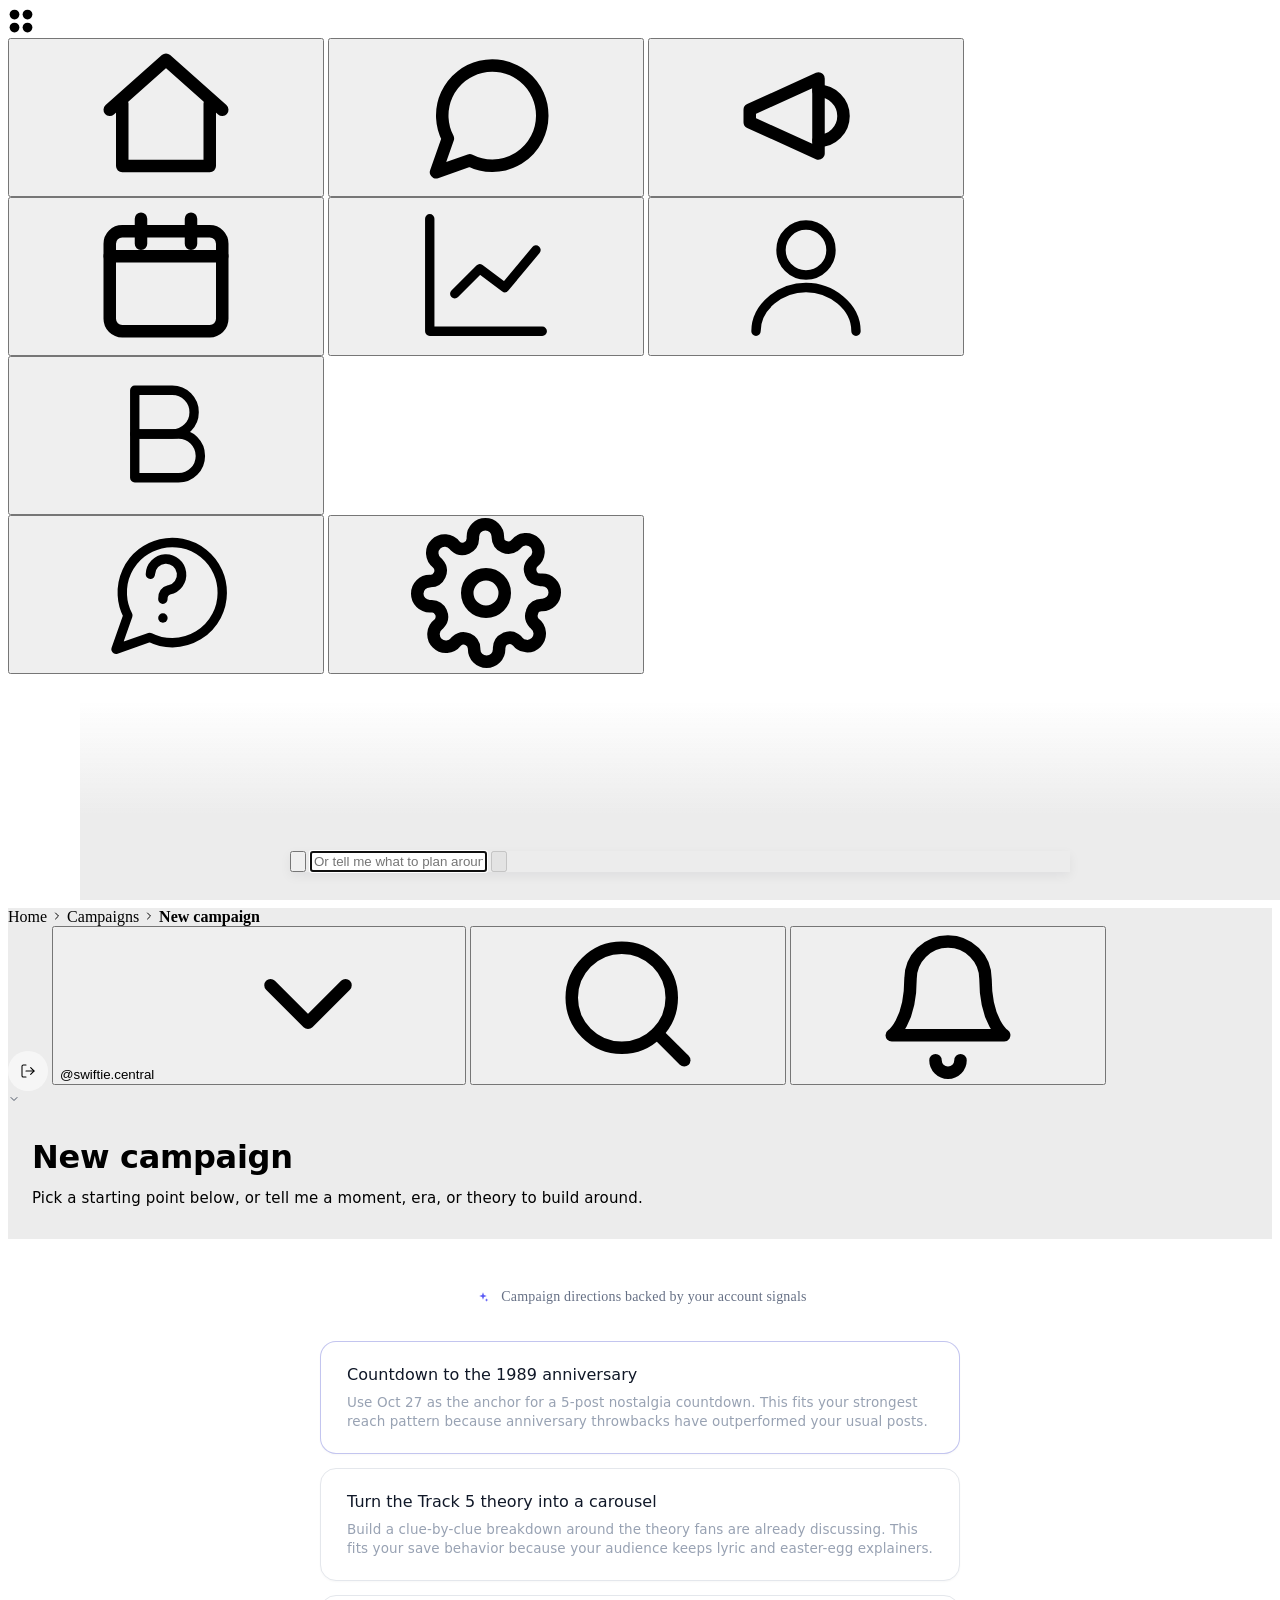
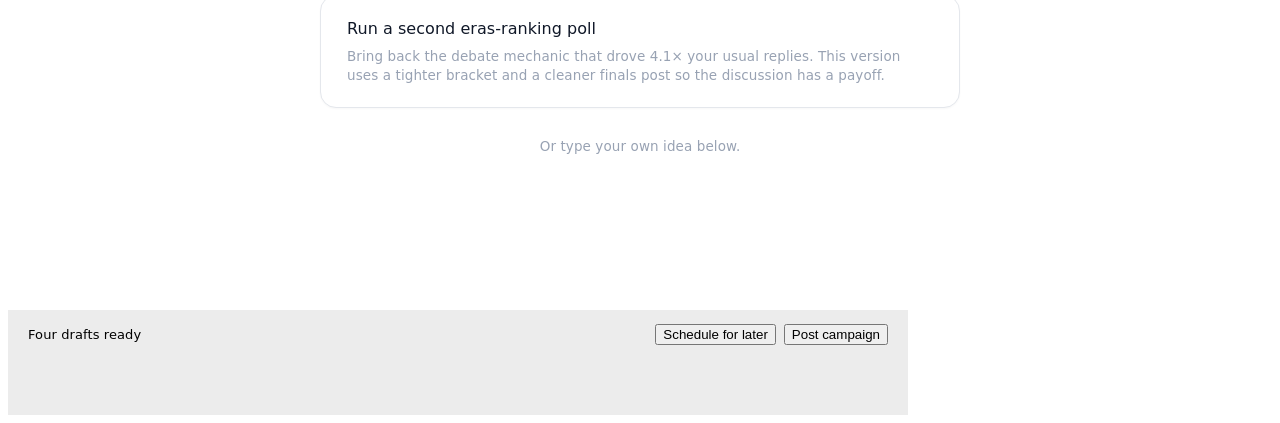
==== commit 7f812539: "Make campaign split view responsive" ====
--- a/designs/create-campaign.html
+++ b/designs/create-campaign.html
@@ -351,11 +351,25 @@
     /* Drawer widened to fit the row-based post cards (842px card + gutter). */
     --cc-panel-w: 900px;
     --cc-chat-max: 780px;
+    --cc-split-gap: 24px;
+    --cc-draft-chat-w: clamp(360px, 30vw, 520px);
     /* Landing container now sized to the two-card grid + heading gutter. */
     --cc-landing-max: 820px;
     /* Top chrome (topbar + campaign header) that stays stuck to viewport.
        Used to compute the scrolling region below. */
     --cc-topbar-h: 66px;
+  }
+
+  body.has-side-panel {
+    /* Split layout: keep Scout as the narrower decision rail and give
+       the draft posts the larger working surface. The panel width is
+       computed from the viewport after reserving the left chat rail. */
+    --cc-draft-chat-w: clamp(360px, 30vw, 520px);
+    --cc-panel-w: clamp(
+      640px,
+      calc(100vw - var(--sidebar-w, 80px) - var(--cc-draft-chat-w) - 56px),
+      1040px
+    );
   }
 
   /* Header lives at the top-left of the main area — sticky beneath the
@@ -463,30 +477,30 @@
   /* When the side panel is open: it's flush-right, so composer/footbar
      end at exactly the panel edge. Chat column ANCHORS to the left (not
      centered) — the conversation slides into the header's column. Panel
-     sits INSIDE the layout with a 12px gutter from the chat area — no
+     sits INSIDE the layout with a shared split gutter from the chat area — no
      elevation, no shadow, no floating card feel. Mirrors the campaigns
      dashboard's inline panel pattern. */
-  body.has-side-panel .cc-composer-dock { right: calc(var(--cc-panel-w) + 12px); }
-  body.has-side-panel .footbar { right: calc(var(--cc-panel-w) + 12px); }
+  body.has-side-panel .cc-composer-dock { right: calc(var(--cc-panel-w) + var(--cc-split-gap)); }
+  body.has-side-panel .footbar { right: calc(var(--cc-panel-w) + var(--cc-split-gap)); }
 
   body.has-side-panel .cc-main {
     max-width: none;
     margin: 0;
     padding-left: var(--cc-gutter-left);
-    padding-right: calc(var(--cc-panel-w) + 24px);
+    padding-right: calc(var(--cc-panel-w) + var(--cc-split-gap));
   }
   /* Chat column also shrinks so text doesn't run underneath the panel.
      The chatlog wraps to the remaining viewport width, and the header
      mirrors the same right-padding so the title doesn't get clipped. */
   body.has-side-panel .cc-header {
-    padding-right: calc(var(--cc-panel-w) + 24px);
+    padding-right: calc(var(--cc-panel-w) + var(--cc-split-gap));
   }
   /* In drafting state the header keeps its usual left inset but doesn't
      compress the title — the drafts panel to the right handles its own
      space. Title/subtitle scale down so they sit above the card without
      dominating it. */
   body.has-drafts .cc-header {
-    padding-right: calc(var(--cc-panel-w, 900px) + 24px);
+    padding-right: calc(var(--cc-panel-w) + var(--cc-split-gap));
     padding-bottom: 12px;
   }
   body.has-drafts .cc-title { font-size: 24px; line-height: 30px; }
@@ -502,14 +516,10 @@
     margin: 0;
   }
   /* In the drafting phase specifically, the chat column matches the
-     composer's floating pill width so the two feel like one column. */
-  /* Responsive chat column — scales with viewport instead of a fixed
-     cap. Floor keeps it usable on narrow screens; ceiling keeps it
-     from sprawling on wide monitors. Below 1200px it hugs the
-     available column. */
+     responsive Scout rail so the right post panel remains dominant. */
   body.has-drafts .cc-chat,
   body.has-drafts.has-side-panel .cc-chat {
-    max-width: clamp(340px, 28vw, 560px);
+    max-width: min(100%, var(--cc-draft-chat-w));
     margin: 0;
   }
 
@@ -544,6 +554,10 @@
     z-index: auto;
     transition: none;
   }
+  body.has-drafts.has-side-panel .cc-main {
+    padding-left: var(--cc-gutter-left);
+    padding-right: calc(var(--cc-panel-w) + var(--cc-split-gap));
+  }
   /* The chatlog now scrolls INSIDE the card, not with the page. Gives
      each message a consistent 24px rhythm and 16/24 inner padding.
      Stacked class selector `.has-drafts.has-side-panel` beats the plain
@@ -560,10 +574,10 @@
     flex-direction: column;
     align-items: stretch;
     gap: 24px;
-    /* Responsive chat column — scales with viewport width. Floor
-       keeps the feed usable on narrow screens; ceiling keeps it from
-       sprawling on wide monitors. */
-    max-width: clamp(340px, 28vw, 560px);
+    /* The AI side stays intentionally narrower than the post panel.
+       Width is driven by the split variables above so the rail responds
+       with the viewport instead of drifting under the drafts panel. */
+    max-width: min(100%, var(--cc-draft-chat-w));
     margin: 0;
     width: 100%;
     box-sizing: border-box;
@@ -587,17 +601,15 @@
      radius, white surface — matches Figma spec. */
   body.has-drafts .cc-composer-dock {
     position: fixed;
-    /* Card left = sidebar + 24; add 16px inner padding = 40 total. */
-    left: calc(var(--sidebar-w, 80px) + 40px);
-    right: calc(var(--cc-panel-w, 900px) + 40px);
+    left: var(--cc-gutter-left);
+    right: auto;
     bottom: 40px; /* card bottom (24) + inner padding (16) */
-    /* Composer pill tracks the chat width responsively — always a
-       little wider than the chat feed so the two feel like one column
-       without the composer looking cramped. */
-    max-width: clamp(400px, 34vw, 660px);
+    /* Match the AI chat rail while staying clear of the larger posts panel. */
+    width: var(--cc-draft-chat-w);
+    max-width: calc(100vw - var(--cc-gutter-left) - var(--cc-panel-w) - var(--cc-split-gap));
     padding: 0;
     z-index: 15;
-    margin: 0 auto;
+    margin: 0;
   }
   body.has-drafts .cc-composer-dock .chat-composer {
     max-width: none;
@@ -722,18 +734,36 @@
     color: #98A2B3;
   }
 
-  /* Narrower viewports: shrink the panel so the chat column keeps at
-     least ~440px of breathing room. */
+  /* Narrower viewports: preserve the hierarchy, posts get more space
+     than Scout, but both rails compress instead of overlapping. */
   @media (max-width: 1440px) {
-    :root { --cc-panel-w: 720px; }
+    body.has-side-panel {
+      --cc-draft-chat-w: clamp(340px, 29vw, 440px);
+      --cc-panel-w: calc(100vw - var(--sidebar-w, 80px) - var(--cc-draft-chat-w) - 48px);
+    }
   }
   @media (max-width: 1200px) {
-    :root { --cc-panel-w: 560px; }
+    body.has-side-panel {
+      --cc-draft-chat-w: clamp(320px, 31vw, 380px);
+      --cc-panel-w: calc(100vw - var(--sidebar-w, 80px) - var(--cc-draft-chat-w) - 36px);
+    }
     body.has-side-panel .cc-main {
-      padding-right: calc(var(--cc-panel-w) + 16px);
+      padding-right: calc(var(--cc-panel-w) + var(--cc-split-gap));
     }
     body.has-side-panel .cc-header {
-      padding-right: calc(var(--cc-panel-w) + 16px);
+      padding-right: calc(var(--cc-panel-w) + var(--cc-split-gap));
+    }
+  }
+  @media (max-width: 900px) {
+    body.has-side-panel {
+      --cc-draft-chat-w: clamp(280px, 34vw, 320px);
+      --cc-panel-w: calc(100vw - var(--sidebar-w, 80px) - var(--cc-draft-chat-w) - 24px);
+    }
+  }
+  @media (max-width: 720px) {
+    body.has-side-panel {
+      --cc-draft-chat-w: 250px;
+      --cc-panel-w: calc(100vw - var(--sidebar-w, 80px) - var(--cc-draft-chat-w) - 20px);
     }
   }
   /* Inline drafts panel — no shadow, no rounded corners on the outer
@@ -2341,8 +2371,8 @@
   }
   .cc-qdock__opt--primary .cc-qdock__opt-num {
     /* Match the neutral treatment used for all other option numbers.
-       The "Recommended" pill on the right is the only marker for
-       Scout's pick — the number badge should not double as one. */
+       On multi-option questions, the "Recommended" pill is the only
+       marker for Scout's pick, so the number badge should not double as one. */
     background: var(--camp-surface-hover, #F5F7FA) !important;
     color: var(--camp-text-tertiary) !important;
   }
@@ -4667,7 +4697,7 @@
             body.appendChild(sub);
           }
           btn.appendChild(body);
-          if (opt.primary) {
+          if (opt.primary && options.length > 1) {
             const rec = el('span', 'cc-qdock__opt-rec');
             rec.textContent = 'Recommended';
             btn.appendChild(rec);
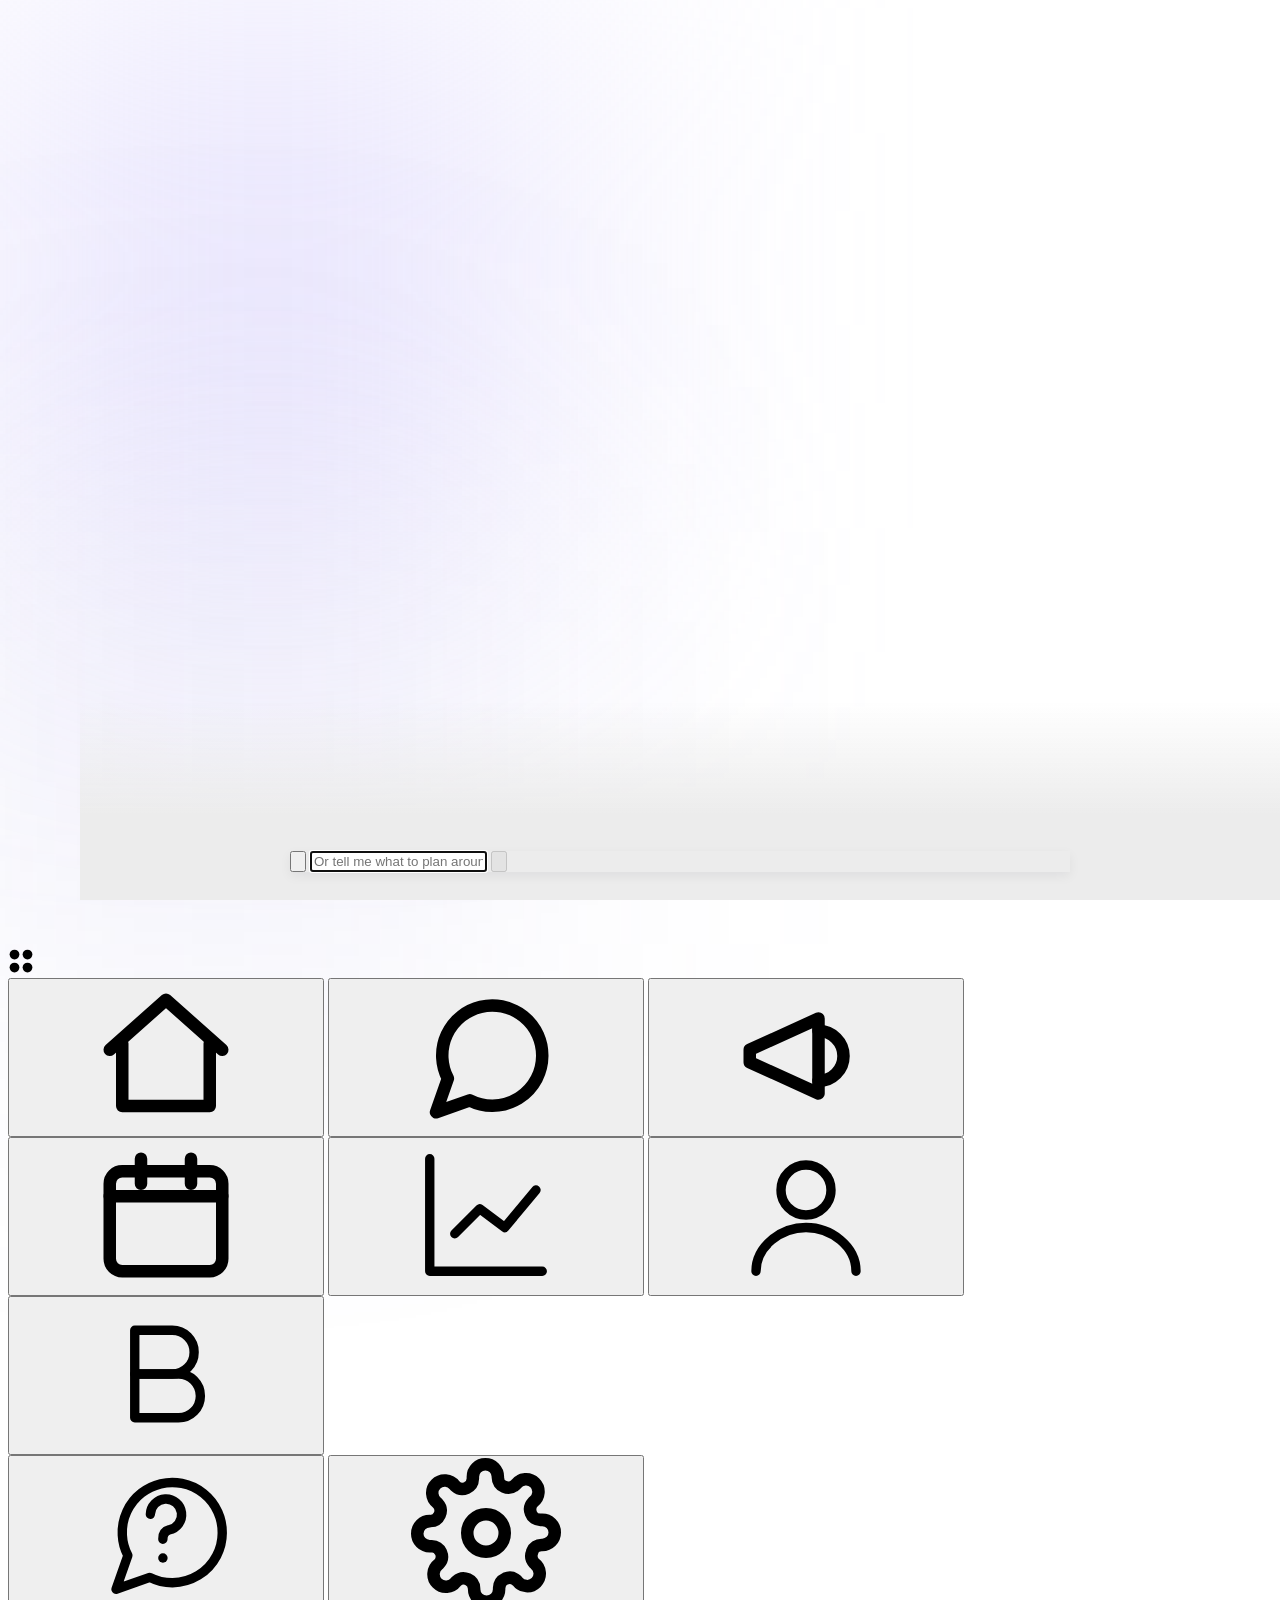
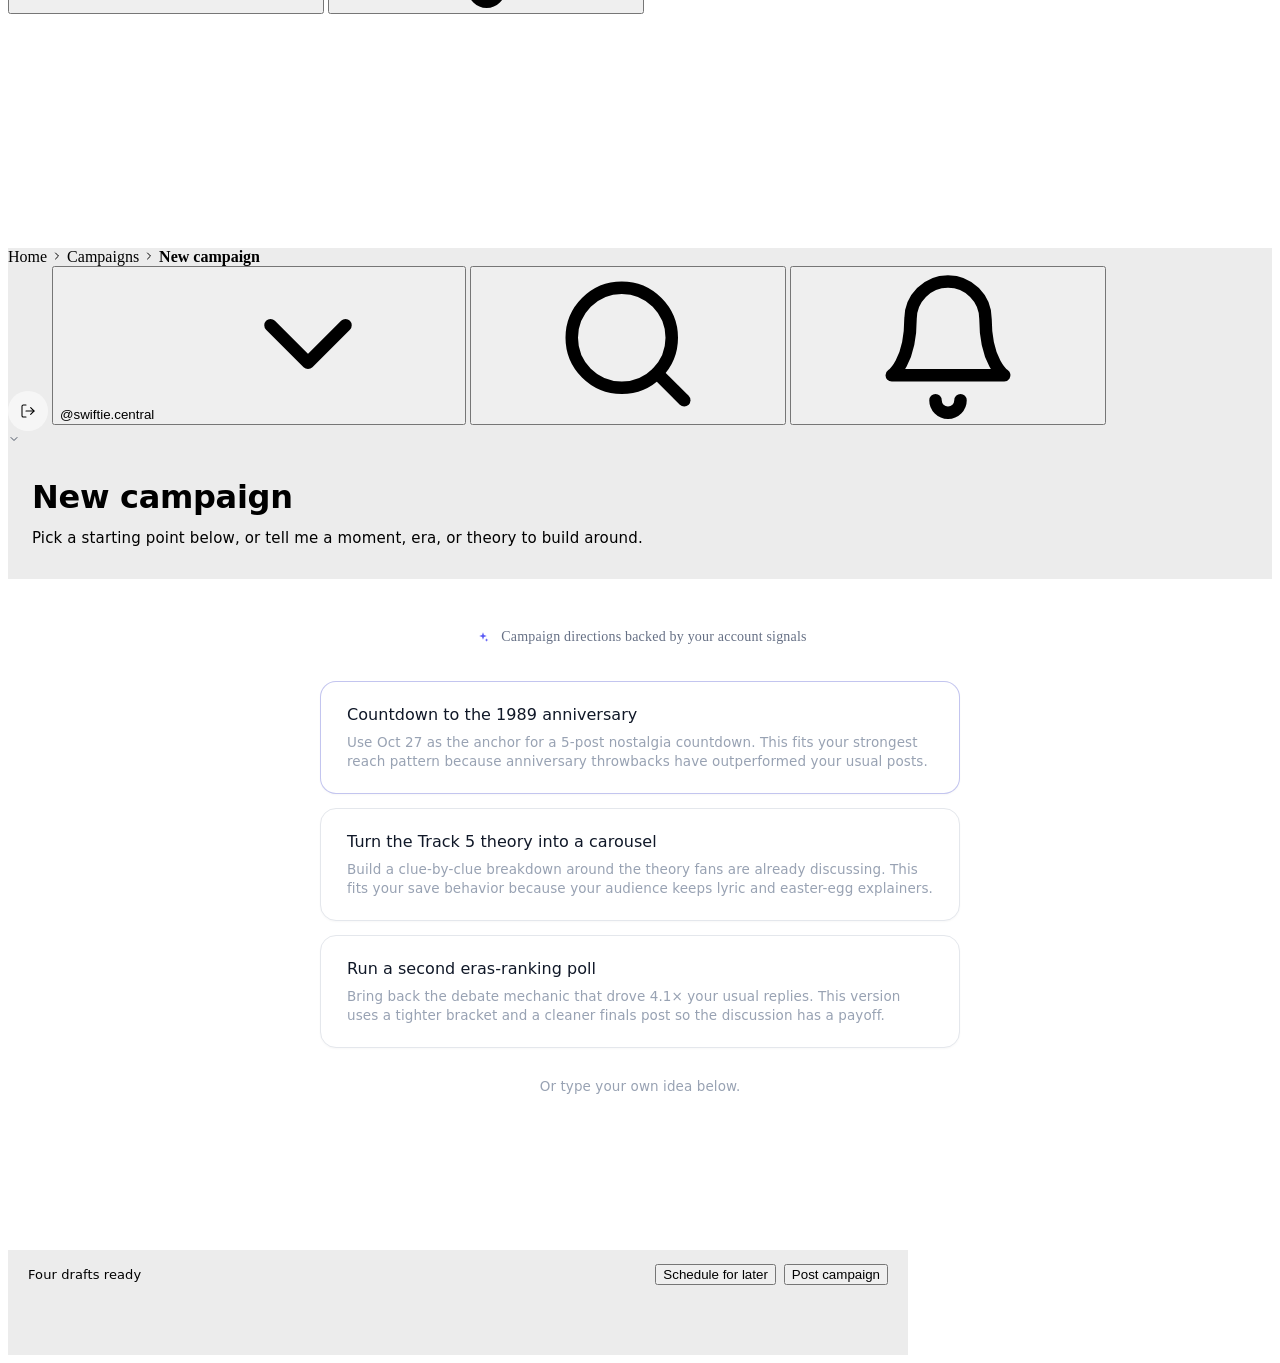
==== commit d2926170: "Soften campaign creation landing gradient" ====
--- a/designs/create-campaign.html
+++ b/designs/create-campaign.html
@@ -40,6 +40,26 @@
     opacity: 0 !important;
     visibility: hidden;
     pointer-events: none;
+  }
+  /* Creation-flow landing atmosphere. The shared Campaigns blobs were
+     pooling too much color in the bottom-left corner, so this page keeps
+     the glow lower and softer while preserving a little depth on entry. */
+  body.mode-campaigns .atmosphere__blob--violet {
+    width: 520px;
+    height: 520px;
+    left: -260px;
+    bottom: -310px;
+    background: oklch(0.84 0.08 292 / 0.48);
+    filter: blur(150px);
+  }
+  body.mode-campaigns .atmosphere__blob--indigo {
+    width: 420px;
+    height: 420px;
+    left: -70px;
+    bottom: -300px;
+    background: oklch(0.56 0.16 282 / 0.14);
+    opacity: 1;
+    filter: blur(170px);
   }
   /* Keep the conversation canvas transparent so the Campaigns dashboard
      atmosphere runs continuously behind the create flow instead of
@@ -351,7 +371,7 @@
     /* Drawer widened to fit the row-based post cards (842px card + gutter). */
     --cc-panel-w: 900px;
     --cc-chat-max: 780px;
-    --cc-split-gap: 24px;
+    --cc-split-gap: 18px;
     --cc-draft-chat-w: clamp(360px, 30vw, 520px);
     /* Landing container now sized to the two-card grid + heading gutter. */
     --cc-landing-max: 820px;
@@ -365,10 +385,8 @@
        the draft posts the larger working surface. The panel width is
        computed from the viewport after reserving the left chat rail. */
     --cc-draft-chat-w: clamp(360px, 30vw, 520px);
-    --cc-panel-w: clamp(
-      640px,
-      calc(100vw - var(--sidebar-w, 80px) - var(--cc-draft-chat-w) - 56px),
-      1040px
+    --cc-panel-w: calc(
+      100vw - var(--sidebar-w, 80px) - var(--cc-rail-inset) - var(--cc-draft-chat-w) - var(--cc-split-gap)
     );
   }
 
@@ -604,12 +622,13 @@
     left: var(--cc-gutter-left);
     right: auto;
     bottom: 40px; /* card bottom (24) + inner padding (16) */
-    /* Match the AI chat rail while staying clear of the larger posts panel. */
-    width: var(--cc-draft-chat-w);
-    max-width: calc(100vw - var(--cc-gutter-left) - var(--cc-panel-w) - var(--cc-split-gap));
+    /* End-to-end within the left rail, while staying clear of the posts panel. */
+    width: calc(100vw - var(--cc-gutter-left) - var(--cc-panel-w) - var(--cc-split-gap));
+    max-width: none;
     padding: 0;
     z-index: 15;
     margin: 0;
+    box-sizing: border-box;
   }
   body.has-drafts .cc-composer-dock .chat-composer {
     max-width: none;
@@ -633,12 +652,14 @@
      so the card's own boundary reads as the edge of the conversation. */
   body.has-drafts .cc-scroll-mask { display: none; }
 
-  /* Messages inside the card — Figma-spec styling. User turns become
-     compact right-aligned pills; Scout turns become bordered response
-     cards so the two sides read as clearly separate. */
+  /* Messages inside the rail. Chat bubbles alternate sides and keep at
+     least 40px clear on the opposite side; generated components below
+     stretch full width. */
   body.has-drafts .cc-main .chatmsg--user {
     align-self: flex-end;
-    max-width: 560px;
+    width: fit-content;
+    max-width: calc(100% - 40px);
+    margin-left: 40px;
   }
   body.has-drafts .cc-main .chatmsg--user .chatmsg__bubble {
     background: #F4F4F4;
@@ -652,11 +673,13 @@
     box-shadow: none;
   }
   body.has-drafts .cc-main .chatmsg--post-instruction {
-    align-self: stretch;
-    max-width: 100%;
+    align-self: flex-end;
+    width: fit-content;
+    max-width: calc(100% - 40px);
+    margin-left: 40px;
   }
   body.has-drafts .cc-main .chatmsg--post-instruction .chatmsg__bubble {
-    width: 100%;
+    width: auto;
     border: 1px solid rgba(84, 91, 209, 0.16);
     background: #F7F7FF;
   }
@@ -686,10 +709,11 @@
     line-height: 20px;
     color: #263238;
   }
-  /* Scout responses in the card get a bordered surface — reads like a
-     versioned response block, not free-flowing chat. */
   body.has-drafts .cc-main .chatmsg--scout {
-    align-self: stretch;
+    align-self: flex-start;
+    width: fit-content;
+    max-width: calc(100% - 40px);
+    margin-right: 40px;
     border: 1px solid #E6E6E6;
     border-radius: 12px;
     padding: 12px;
@@ -707,6 +731,18 @@
      card — no chip treatment, just muted grey. */
   body.has-drafts .cc-main .cc-actions { margin: 0; padding: 0; }
   body.has-drafts .cc-main .cc-actions__receipt { padding: 0; }
+
+  body.has-drafts .cc-main .cc-conf,
+  body.has-drafts .cc-main .cc-playback,
+  body.has-drafts .cc-main .cc-proc-line,
+  body.has-drafts .cc-main .cc-actions {
+    align-self: stretch;
+    width: 100%;
+    max-width: none !important;
+    margin-left: 0;
+    margin-right: 0;
+    box-sizing: border-box;
+  }
 
   /* Composer input inside the card — tighten the placeholder + send
      button to the spec's proportions. */
@@ -739,13 +775,13 @@
   @media (max-width: 1440px) {
     body.has-side-panel {
       --cc-draft-chat-w: clamp(340px, 29vw, 440px);
-      --cc-panel-w: calc(100vw - var(--sidebar-w, 80px) - var(--cc-draft-chat-w) - 48px);
+      --cc-panel-w: calc(100vw - var(--sidebar-w, 80px) - var(--cc-rail-inset) - var(--cc-draft-chat-w) - var(--cc-split-gap));
     }
   }
   @media (max-width: 1200px) {
     body.has-side-panel {
       --cc-draft-chat-w: clamp(320px, 31vw, 380px);
-      --cc-panel-w: calc(100vw - var(--sidebar-w, 80px) - var(--cc-draft-chat-w) - 36px);
+      --cc-panel-w: calc(100vw - var(--sidebar-w, 80px) - var(--cc-rail-inset) - var(--cc-draft-chat-w) - var(--cc-split-gap));
     }
     body.has-side-panel .cc-main {
       padding-right: calc(var(--cc-panel-w) + var(--cc-split-gap));
@@ -757,13 +793,13 @@
   @media (max-width: 900px) {
     body.has-side-panel {
       --cc-draft-chat-w: clamp(280px, 34vw, 320px);
-      --cc-panel-w: calc(100vw - var(--sidebar-w, 80px) - var(--cc-draft-chat-w) - 24px);
+      --cc-panel-w: calc(100vw - var(--sidebar-w, 80px) - var(--cc-rail-inset) - var(--cc-draft-chat-w) - var(--cc-split-gap));
     }
   }
   @media (max-width: 720px) {
     body.has-side-panel {
       --cc-draft-chat-w: 250px;
-      --cc-panel-w: calc(100vw - var(--sidebar-w, 80px) - var(--cc-draft-chat-w) - 20px);
+      --cc-panel-w: calc(100vw - var(--sidebar-w, 80px) - var(--cc-rail-inset) - var(--cc-draft-chat-w) - var(--cc-split-gap));
     }
   }
   /* Inline drafts panel — no shadow, no rounded corners on the outer
@@ -4072,16 +4108,26 @@
       if (statusLabel) statusLabel.textContent = entry.label;
     }
 
+    function setCampaignHeader(title, subtitle, { remember = true } = {}) {
+      if (titleEl && title != null) titleEl.textContent = title;
+      if (subEl && subtitle != null) subEl.textContent = subtitle;
+      if (remember) {
+        if (titleEl && title && title !== 'Drafting your campaign') {
+          titleEl.dataset.campaignTitle = title;
+        }
+        if (subEl && subtitle != null) {
+          subEl.dataset.campaignSubtitle = subtitle;
+        }
+      }
+    }
+
     // Header title crossfade — the surface commits to a name once the
     // shape lands. Also swaps the subtitle to a factual summary.
     async function swapHeader(title, subtitle) {
       titleEl.classList.add('is-swapping');
       subEl.classList.add('is-swapping');
       await beat(200);
-      titleEl.textContent = title;
-      if (subtitle != null) subEl.textContent = subtitle;
-      if (title && title !== 'Drafting your campaign') titleEl.dataset.campaignTitle = title;
-      if (subtitle != null) subEl.dataset.campaignSubtitle = subtitle;
+      setCampaignHeader(title, subtitle);
       await beat(20);
       titleEl.classList.remove('is-swapping');
       subEl.classList.remove('is-swapping');
@@ -5192,8 +5238,7 @@
       // heading in the top-left so the whole page moves into the
       // "drafting" state together. The subtitle carries the progress cue.
       if (!preserveHeader) {
-        if (titleEl) titleEl.textContent = 'Drafting your campaign';
-        if (subEl)   subEl.textContent   = 'Pulling voice and shaping the posts…';
+        setCampaignHeader('Drafting your campaign', 'Pulling voice and shaping the posts…', { remember: false });
       }
       const countEl = document.getElementById('cc-panel-count');
       if (countEl) countEl.textContent = 'Drafting…';
@@ -6109,9 +6154,14 @@
     function fillDrafts() {
       initPostState();
       renderPostCards();
-    }
-
-    // Side-panel close (unchanged).
+      composerResolver = null;
+      input.placeholder = 'Tell Scout what to adjust across this campaign...';
+      setComposerEnabled(true);
+    }
+
+    // Side-panel close. Escape is intentionally not wired here: the
+    // drafts panel is the primary workspace, so accidental Esc presses
+    // should only dismiss transient overlays, not collapse the panel.
     function closePanel() {
       panel.classList.remove('is-open');
       panel.setAttribute('aria-hidden', 'true');
@@ -6119,9 +6169,6 @@
     }
     document.addEventListener('click', (e) => {
       if (e.target.closest('[data-cc-close]')) closePanel();
-    });
-    document.addEventListener('keydown', (e) => {
-      if (e.key === 'Escape' && panel.classList.contains('is-open')) closePanel();
     });
 
     // -----------------------------------------------------------------
@@ -6133,10 +6180,28 @@
      // silent flag tells the submit handler NOT to append a user bubble
      // (useful when the caller wants to render its own designed pill).
     let composerResolver = null;
+    async function handleDraftComposerRequest(text) {
+      setComposerEnabled(false);
+      await appendScoutMsg(
+        'Got it. I\'ll use that as a campaign-level instruction. For a specific post, use the Scout button on that post so I can target the edit precisely.',
+        { thinkFor: 220, beatAfter: 220 }
+      );
+      input.placeholder = 'Tell Scout what to adjust across this campaign...';
+      setComposerEnabled(true);
+    }
+
     composer.addEventListener('submit', (e) => {
       e.preventDefault();
       const text = (input.value || '').trim();
-      if (!text || !composerResolver) return;
+      if (!text) return;
+      if (!composerResolver) {
+        if (!document.body.classList.contains('has-drafts')) return;
+        input.value = '';
+        syncSend();
+        appendUserMsg(text);
+        handleDraftComposerRequest(text);
+        return;
+      }
       input.value = '';
       syncSend();
       const spec = (typeof composerResolver === 'function')
@@ -6793,8 +6858,7 @@
       if (skip === 'drafts') {
         leaveLanding();
         const shape = SHAPES.reactive;
-        titleEl.textContent = shape.title;
-        subEl.textContent = shape.subtitleFactual;
+        setCampaignHeader(shape.title, shape.subtitleFactual);
         showShapeSummary({ kind: shape.kind, title: shape.title, meta: shape.summary });
         setStatus('drafting');
         openPanelLoading();
@@ -6829,8 +6893,7 @@
           landingEl.classList.remove('is-leaving');
         }
         const briefShape = SHAPES[(shapeParam && SHAPES[shapeParam]) ? shapeParam : 'holiday'];
-        titleEl.textContent = campaignTitle || briefShape.title;
-        subEl.textContent = briefShape.subtitleFactual;
+        setCampaignHeader(campaignTitle || briefShape.title, briefShape.subtitleFactual);
         showShapeSummary({ kind: briefShape.kind, title: campaignTitle || briefShape.title, meta: briefShape.summary });
         setStatus('drafting');
         openPanelLoading({ preserveHeader: true });
@@ -6841,8 +6904,7 @@
         // "Drafting…" / hardcoded 1989 copy. Re-apply the campaign
         // identity so the detail view carries the clicked campaign's
         // title, not the default template.
-        if (campaignTitle) titleEl.textContent = campaignTitle;
-        subEl.textContent = briefShape.subtitleFactual;
+        setCampaignHeader(campaignTitle || briefShape.title, briefShape.subtitleFactual);
         fireToast({ title: 'Drafts ready', desc: 'Four posts on the right. Tap any card to refine.', duration: 4200 });
         return;
       } else if (seed) {
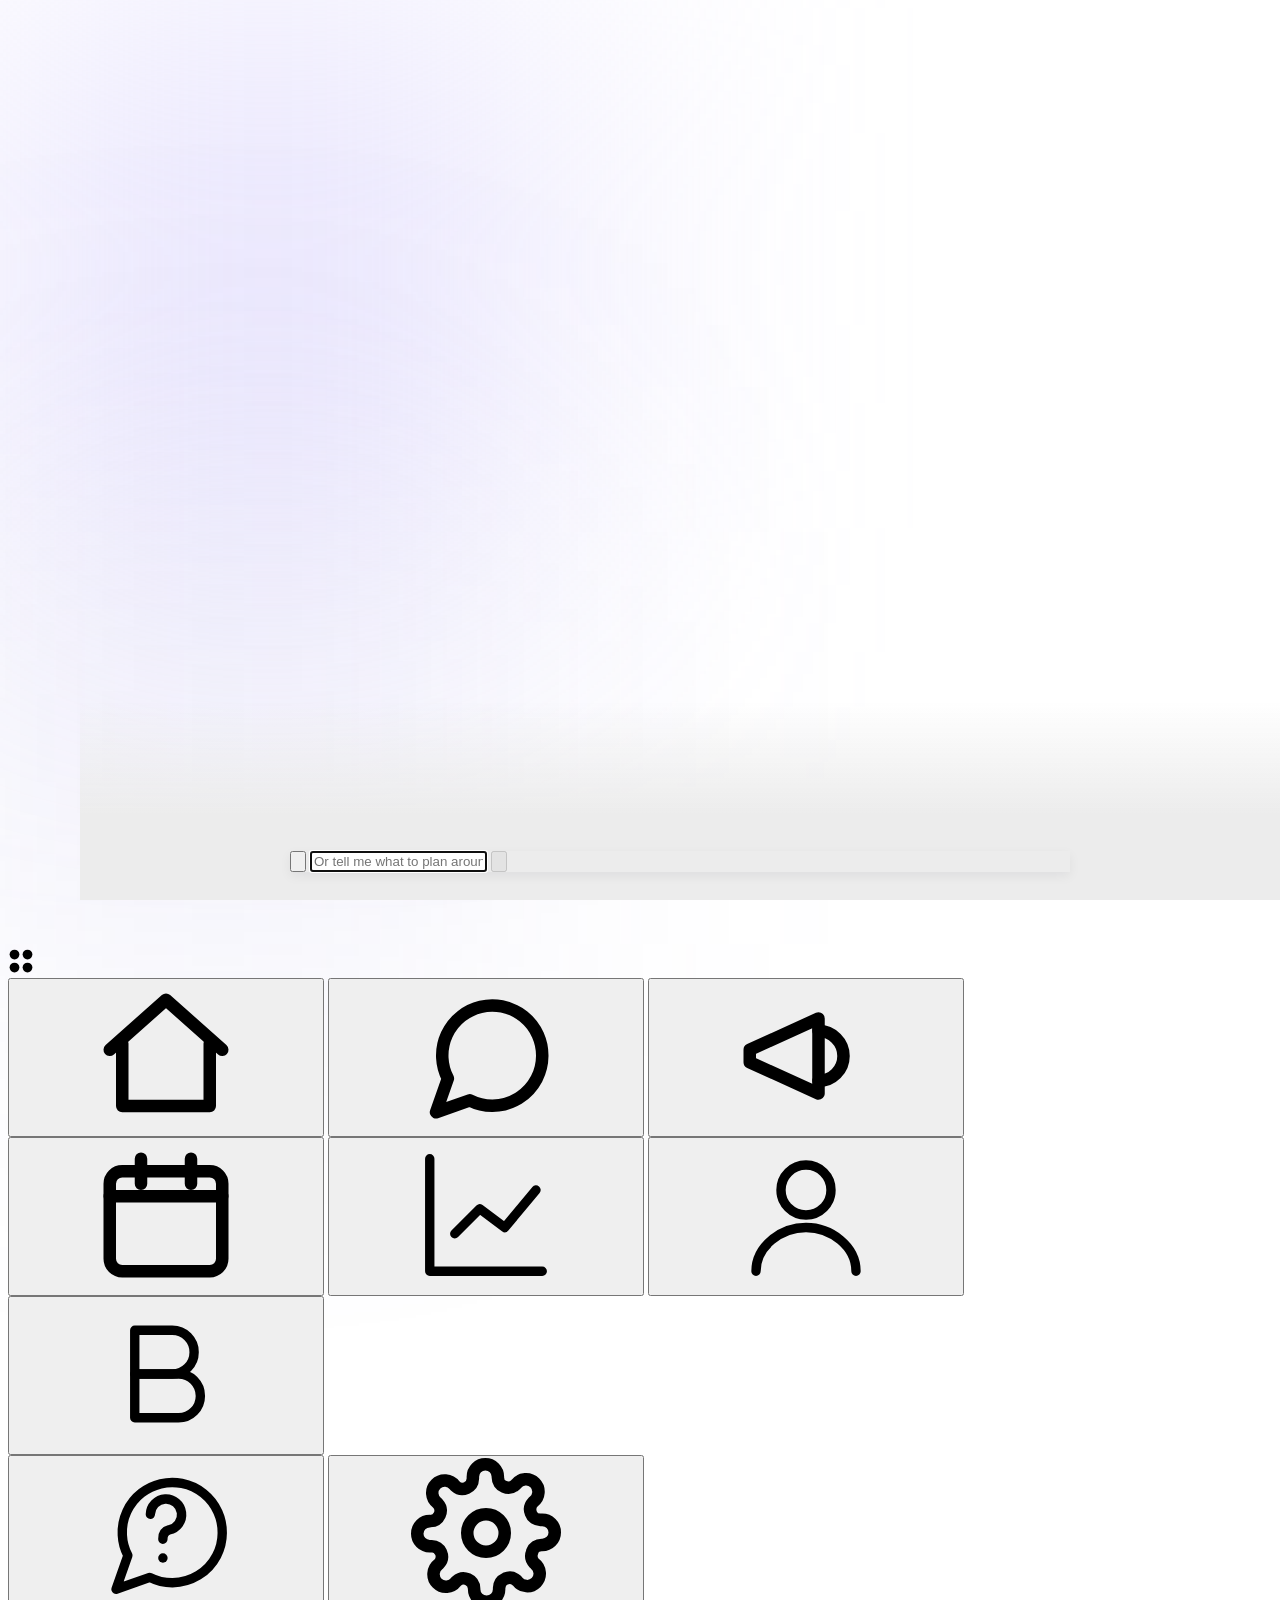
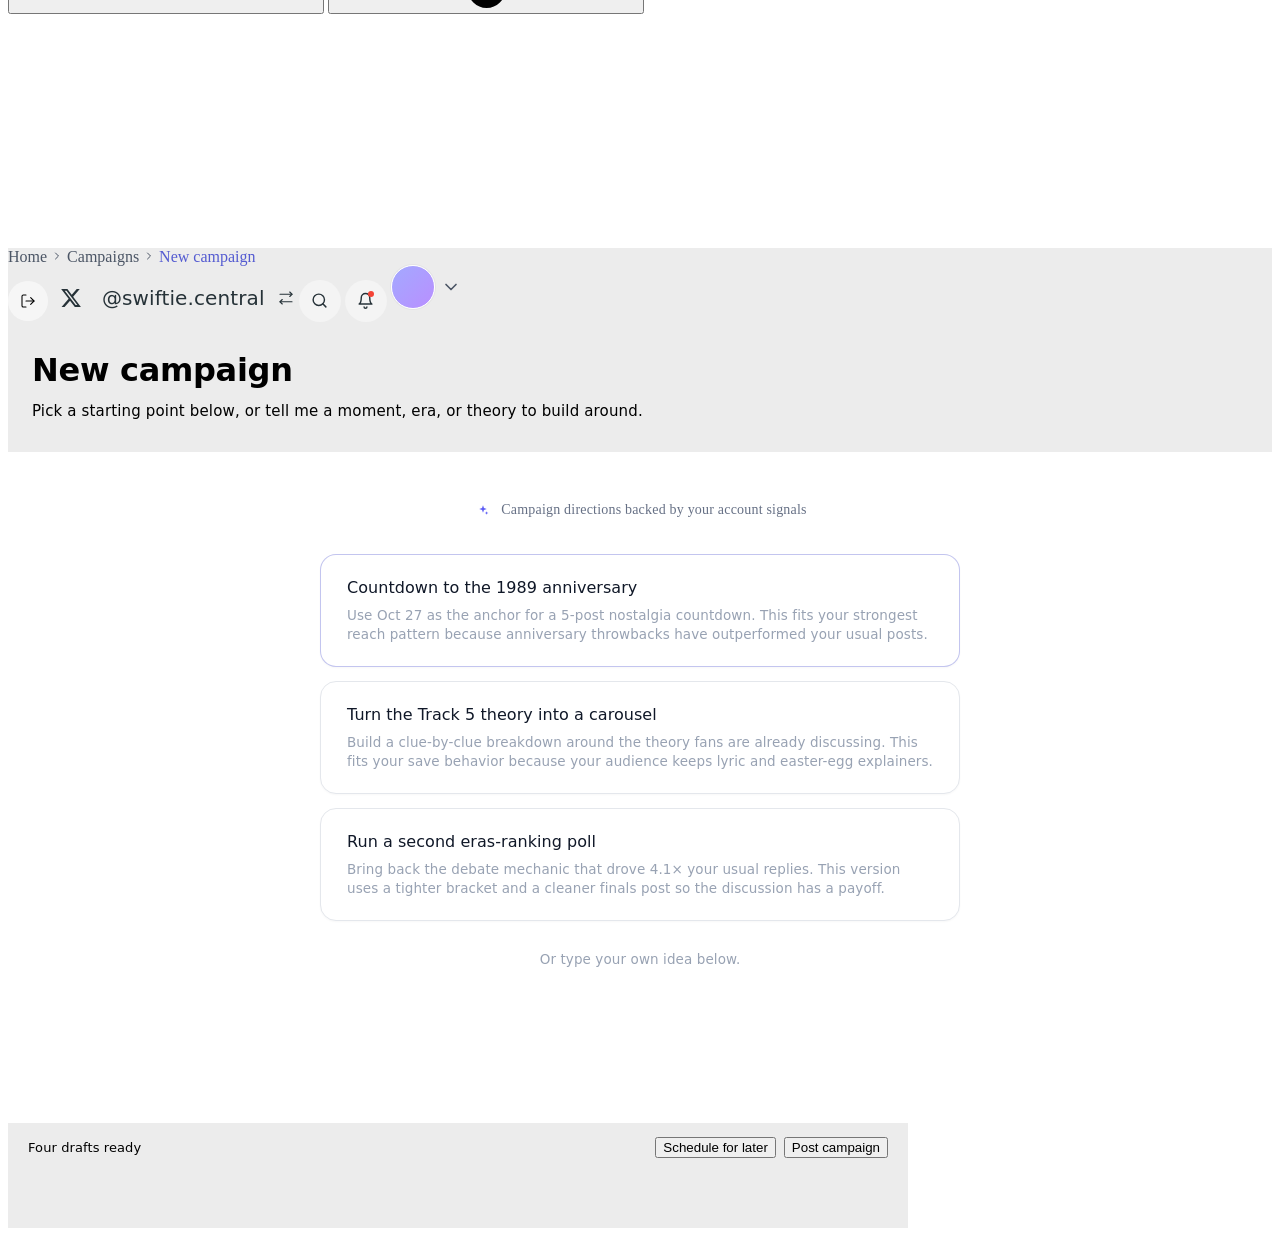
==== commit 789194ba: "Align campaign creation header" ====
--- a/designs/create-campaign.html
+++ b/designs/create-campaign.html
@@ -25,6 +25,112 @@
     top: 0;
     z-index: 22;
     background: var(--camp-surface-canvas, #ECECEC);
+  }
+  .topbar__breadcrumb {
+    font-size: 16px;
+    font-weight: 500;
+    gap: 4px;
+    color: #4B5565;
+  }
+  .topbar__breadcrumb b {
+    color: #545BD1;
+    font-weight: 500;
+  }
+  .topbar-acct {
+    display: inline-flex;
+    align-items: center;
+    gap: 12px;
+    height: 28px;
+    padding: 0;
+    background: transparent;
+    border: none;
+    cursor: pointer;
+    color: #263238;
+  }
+  .topbar-acct__logo {
+    width: 38px;
+    height: 24px;
+    display: inline-grid;
+    place-items: center;
+    color: #263238;
+  }
+  .topbar-acct__logo svg {
+    width: 22px;
+    height: 22px;
+  }
+  .topbar-acct__name {
+    font-family: var(--font-sans);
+    font-size: 20px;
+    font-weight: 500;
+    letter-spacing: 0.1px;
+    color: #263238;
+    line-height: 28px;
+  }
+  .topbar-acct__swap {
+    width: 18px;
+    height: 18px;
+    display: inline-grid;
+    place-items: center;
+    color: #263238;
+    transform: rotate(-90deg);
+  }
+  .topbar-acct__swap svg {
+    width: 18px;
+    height: 18px;
+  }
+  .topbar-icon-btn {
+    width: 42px;
+    height: 42px;
+    border-radius: 24px;
+    background: rgba(255, 255, 255, 0.4);
+    border: none;
+    color: #263238;
+    cursor: pointer;
+    display: inline-grid;
+    place-items: center;
+    position: relative;
+    padding: 0;
+    transition: background var(--duration-fast, 160ms) var(--ease-standard, ease);
+  }
+  .topbar-icon-btn:hover {
+    background: rgba(255, 255, 255, 0.7);
+  }
+  .topbar-icon-btn svg {
+    width: 17px;
+    height: 17px;
+  }
+  .topbar-icon-btn__dot {
+    position: absolute;
+    top: 11px;
+    right: 13px;
+    width: 6px;
+    height: 6px;
+    border-radius: 50%;
+    background: #F44336;
+  }
+  .topbar-user {
+    display: inline-flex;
+    align-items: center;
+    gap: 6px;
+    height: 42px;
+    padding: 0;
+    border: none;
+    background: transparent;
+    cursor: pointer;
+    color: #4B5565;
+  }
+  .topbar-user__avatar {
+    width: 42px;
+    height: 42px;
+    border-radius: 24px;
+    background: linear-gradient(135deg, #A3A9FF 0%, #B98FFF 100%);
+    border: 1.5px solid #FFFFFF;
+    box-shadow: 0 0 0 1px rgba(17, 17, 20, 0.04);
+  }
+  .topbar-user__chev {
+    width: 20px;
+    height: 20px;
+    color: #4B5565;
   }
   /* Hide the ambient blob outright once the user leaves the landing.
      The gradient competes with chat legibility, dock cards, and post
@@ -3635,6 +3741,76 @@
     }
   }
 
+  /* Final draft-chat rail overrides.
+     Kept at the end of the page CSS so generic chat/component rules
+     cannot override the split-view behavior. */
+  body.has-drafts.has-side-panel {
+    --cc-split-gap: 18px;
+    --cc-draft-chat-w: clamp(360px, 30vw, 520px);
+    --cc-panel-w: calc(100vw - var(--sidebar-w, 80px) - var(--cc-rail-inset) - var(--cc-draft-chat-w) - var(--cc-split-gap));
+  }
+  body.has-drafts.has-side-panel .cc-main {
+    padding-left: var(--cc-gutter-left) !important;
+    padding-right: calc(var(--cc-panel-w) + var(--cc-split-gap)) !important;
+  }
+  body.has-drafts.has-side-panel .cc-main .cc-chat {
+    width: var(--cc-draft-chat-w) !important;
+    max-width: var(--cc-draft-chat-w) !important;
+    margin: 0 !important;
+  }
+  body.has-drafts.has-side-panel .cc-composer-dock {
+    left: var(--cc-gutter-left) !important;
+    right: auto !important;
+    width: var(--cc-draft-chat-w) !important;
+    max-width: var(--cc-draft-chat-w) !important;
+  }
+  body.has-drafts.has-side-panel .chatmsg--user,
+  body.has-drafts.has-side-panel .chatmsg--post-instruction {
+    align-self: flex-end !important;
+    width: fit-content !important;
+    max-width: calc(100% - 40px) !important;
+    margin-left: 40px !important;
+    margin-right: 0 !important;
+  }
+  body.has-drafts.has-side-panel .chatmsg--scout {
+    align-self: flex-start !important;
+    width: fit-content !important;
+    max-width: calc(100% - 40px) !important;
+    margin-left: 0 !important;
+    margin-right: 40px !important;
+  }
+  body.has-drafts.has-side-panel .cc-conf,
+  body.has-drafts.has-side-panel .cc-playback,
+  body.has-drafts.has-side-panel .cc-proc-line,
+  body.has-drafts.has-side-panel .cc-actions {
+    align-self: stretch !important;
+    width: 100% !important;
+    max-width: none !important;
+    margin-left: 0 !important;
+    margin-right: 0 !important;
+    box-sizing: border-box;
+  }
+  @media (max-width: 1440px) {
+    body.has-drafts.has-side-panel {
+      --cc-draft-chat-w: clamp(340px, 29vw, 440px);
+    }
+  }
+  @media (max-width: 1200px) {
+    body.has-drafts.has-side-panel {
+      --cc-draft-chat-w: clamp(320px, 31vw, 380px);
+    }
+  }
+  @media (max-width: 900px) {
+    body.has-drafts.has-side-panel {
+      --cc-draft-chat-w: clamp(280px, 34vw, 320px);
+    }
+  }
+  @media (max-width: 720px) {
+    body.has-drafts.has-side-panel {
+      --cc-draft-chat-w: 250px;
+    }
+  }
+
 </style>
 </head>
 <body class="mode-campaigns">
@@ -3653,6 +3829,8 @@
     <symbol id="i-bell" viewBox="0 0 24 24" fill="none" stroke="currentColor" stroke-width="2" stroke-linecap="round" stroke-linejoin="round"><path d="M6 8a6 6 0 1 1 12 0c0 7 3 9 3 9H3s3-2 3-9"/><path d="M10 21a2 2 0 0 0 4 0"/></symbol>
     <symbol id="i-chevron-down" viewBox="0 0 24 24" fill="none" stroke="currentColor" stroke-width="2" stroke-linecap="round" stroke-linejoin="round"><polyline points="6 9 12 15 18 9"/></symbol>
     <symbol id="i-chevron-right" viewBox="0 0 24 24" fill="none" stroke="currentColor" stroke-width="2" stroke-linecap="round" stroke-linejoin="round"><polyline points="9 6 15 12 9 18"/></symbol>
+    <symbol id="i-swap" viewBox="0 0 24 24" fill="none" stroke="currentColor" stroke-width="1.5" stroke-linecap="round" stroke-linejoin="round"><polyline points="7 4 7 20"/><polyline points="4 7 7 4 10 7"/><polyline points="17 20 17 4"/><polyline points="14 17 17 20 20 17"/></symbol>
+    <symbol id="i-x-mark-solid" viewBox="0 0 24 24" fill="currentColor"><path d="M18.244 2.25h3.308l-7.227 8.26 8.502 11.24H16.17l-5.214-6.817L4.99 21.75H1.68l7.73-8.835L1.254 2.25H8.08l4.713 6.231 5.45-6.231zm-1.161 17.52h1.833L7.084 4.126H5.117L17.083 19.77z"/></symbol>
     <symbol id="i-arrow-right" viewBox="0 0 24 24" fill="none" stroke="currentColor" stroke-width="2" stroke-linecap="round" stroke-linejoin="round"><line x1="5" y1="12" x2="19" y2="12"/><polyline points="12 5 19 12 12 19"/></symbol>
     <symbol id="i-plus" viewBox="0 0 24 24" fill="none" stroke="currentColor" stroke-width="2" stroke-linecap="round" stroke-linejoin="round"><line x1="12" y1="5" x2="12" y2="19"/><line x1="5" y1="12" x2="19" y2="12"/></symbol>
     <symbol id="i-kebab" viewBox="0 0 24 24" fill="currentColor"><circle cx="12" cy="5" r="1.6"/><circle cx="12" cy="12" r="1.6"/><circle cx="12" cy="19" r="1.6"/></symbol>
@@ -3733,19 +3911,20 @@
         <button class="cc-exit cc-exit--icon" id="cc-exit" type="button" aria-label="Save and exit" title="Save and exit">
           <svg viewBox="0 0 24 24" fill="none" stroke="currentColor" stroke-width="1.6" stroke-linecap="round" stroke-linejoin="round"><path d="M9 21H5a2 2 0 0 1-2-2V5a2 2 0 0 1 2-2h4"/><polyline points="16 17 21 12 16 7"/><line x1="21" y1="12" x2="9" y2="12"/></svg>
         </button>
-        <button class="topbar__acct-switch">
-          @swiftie.central
-          <svg><use href="#i-chevron-down"/></svg>
+        <button class="topbar-acct" aria-label="Switch account">
+          <span class="topbar-acct__logo"><svg><use href="#i-x-mark-solid"/></svg></span>
+          <span class="topbar-acct__name">@swiftie.central</span>
+          <span class="topbar-acct__swap"><svg><use href="#i-swap"/></svg></span>
         </button>
-        <button class="topbar__icon-btn" aria-label="Search"><svg><use href="#i-search"/></svg></button>
-        <button class="topbar__icon-btn" aria-label="Notifications">
+        <button class="topbar-icon-btn topbar-search" aria-label="Search"><svg><use href="#i-search"/></svg></button>
+        <button class="topbar-icon-btn bell" aria-label="Notifications">
           <svg><use href="#i-bell"/></svg>
-          <span class="topbar__dot"></span>
+          <span class="topbar-icon-btn__dot" aria-hidden="true"></span>
         </button>
-        <div class="topbar__avatar">
-          <div class="topbar__avatar-img"></div>
-          <svg width="12" height="12" style="color:#4B5565"><use href="#i-chevron-down"/></svg>
-        </div>
+        <button class="topbar-user" aria-label="Account">
+          <span class="topbar-user__avatar"></span>
+          <svg class="topbar-user__chev"><use href="#i-chevron-down"/></svg>
+        </button>
       </div>
     </header>
 
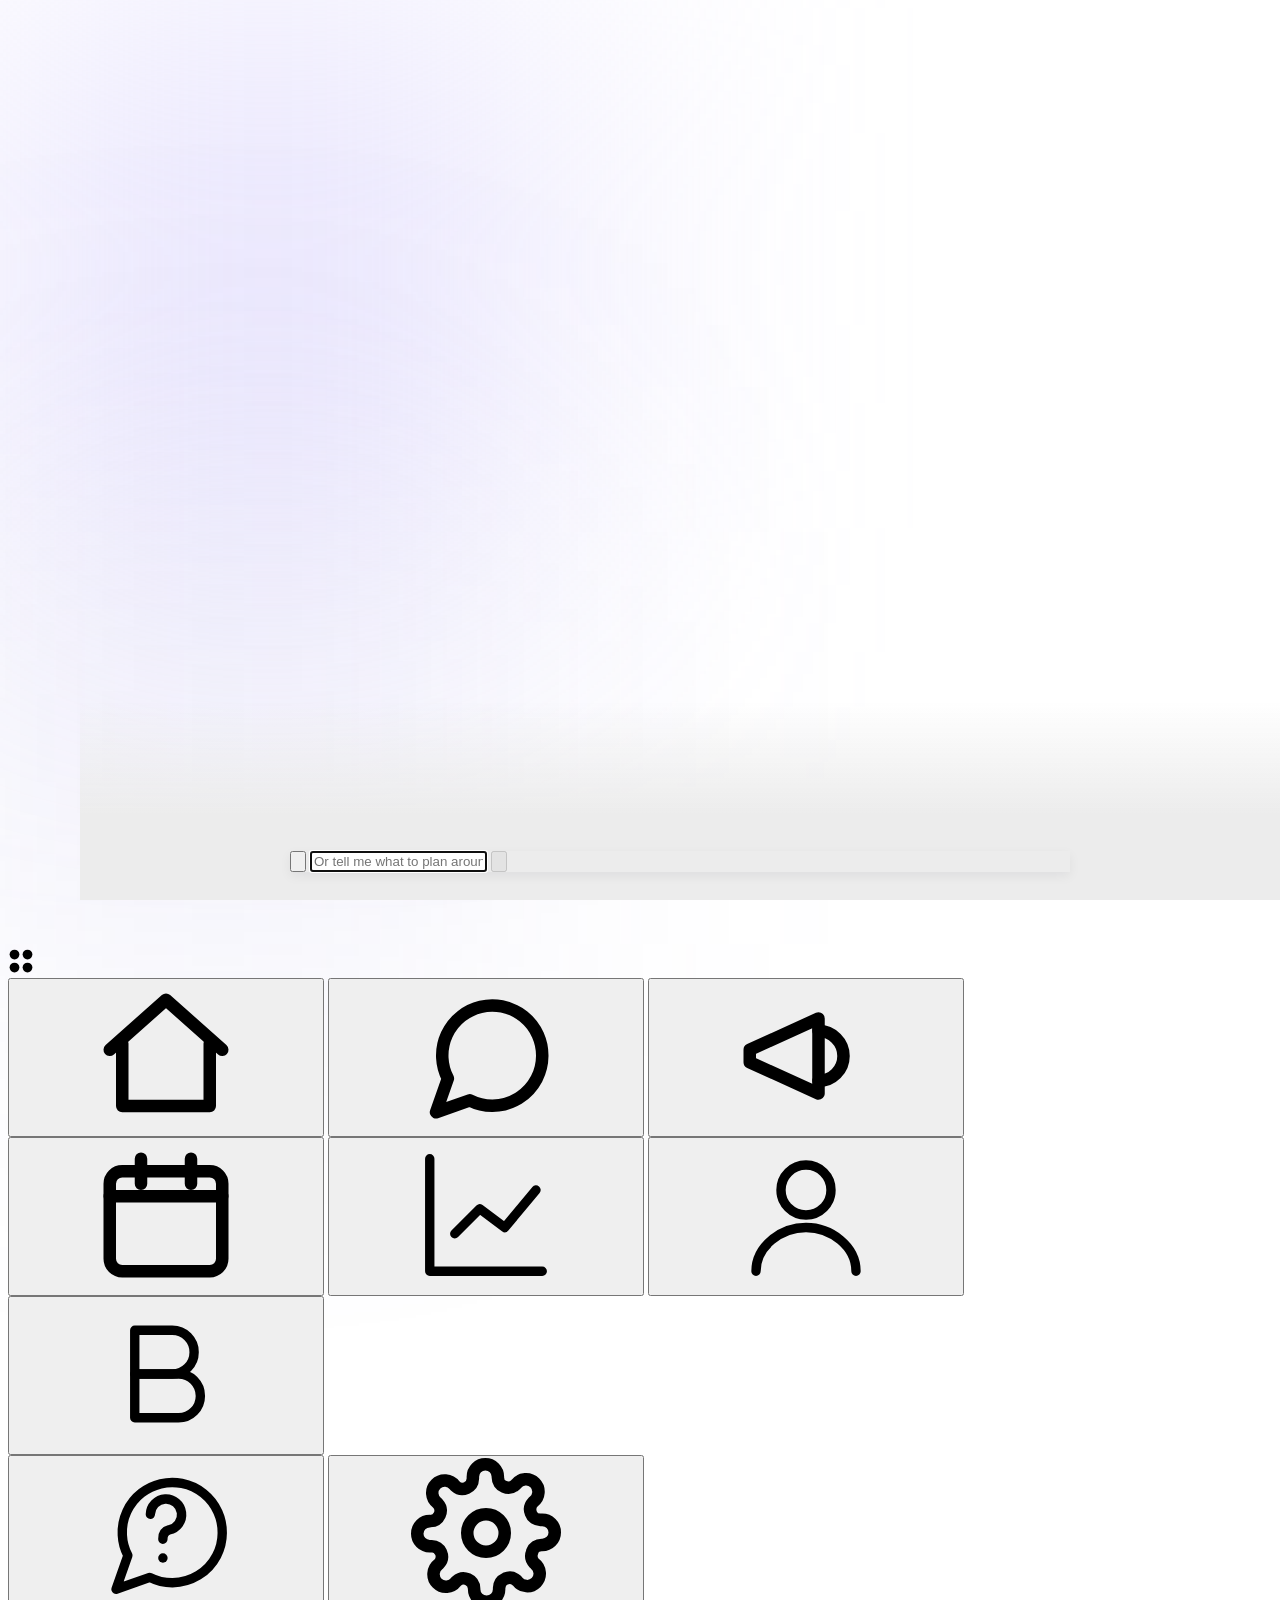
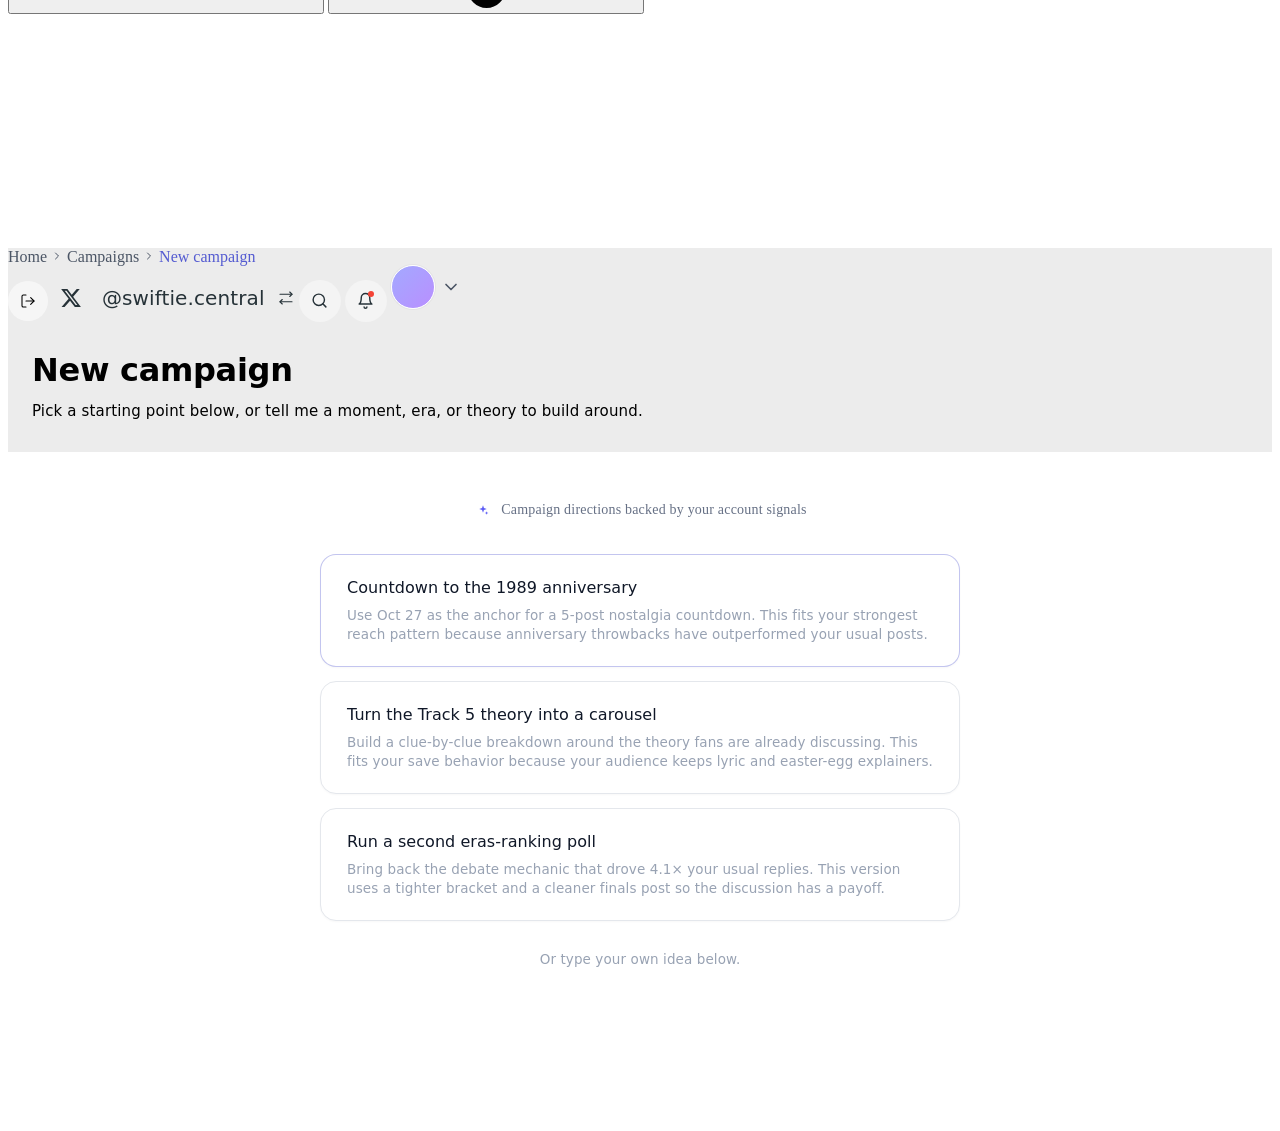
==== commit 62a0b663: "Fix campaign chat rail layout" ====
--- a/designs/create-campaign.html
+++ b/designs/create-campaign.html
@@ -477,8 +477,11 @@
     /* Drawer widened to fit the row-based post cards (842px card + gutter). */
     --cc-panel-w: 900px;
     --cc-chat-max: 780px;
-    --cc-split-gap: 18px;
+    --cc-split-gap: 16px;
     --cc-draft-chat-w: clamp(360px, 30vw, 520px);
+    --cc-draft-rail-top: 176px;
+    --cc-draft-rail-bottom: 20px;
+    --cc-draft-rail-pad: 14px;
     /* Landing container now sized to the two-card grid + heading gutter. */
     --cc-landing-max: 820px;
     /* Top chrome (topbar + campaign header) that stays stuck to viewport.
@@ -648,63 +651,51 @@
   }
 
   /* ==================================================================
-     Drafting state — the left chat becomes a bounded conversation card,
-     visually balanced against the drafts panel on the right. Per Figma:
-     translucent white surface (rgba(255,255,255,0.4)), 24px radius,
-     internal scroll, composer integrated at the bottom edge.
+     Drafting state — the left chat becomes a scrollable work rail, visually
+     balanced against the drafts panel on the right. The rail itself stays
+     transparent; individual messages and cards carry their own surfaces.
      ================================================================== */
   body.has-drafts .cc-main {
-    /* The chat now flows in the natural document column instead of
-       becoming a bounded card. This matches the pre-draft experience —
-       transparent surface, no border, no rounded frame, no backdrop
-       blur — so the drafts panel is the only visible container in the
-       drafting state. Chat sits centered in the remaining left column. */
-    position: relative;
-    left: auto;
-    right: auto;
-    top: auto;
-    bottom: auto;
-    max-width: none;
+    position: fixed;
+    left: var(--cc-gutter-left);
+    top: var(--cc-draft-rail-top);
+    bottom: var(--cc-draft-rail-bottom);
+    width: var(--cc-draft-chat-w);
+    max-width: var(--cc-draft-chat-w);
     margin: 0;
-    padding: 8px var(--cc-rail-inset) 140px var(--cc-rail-inset);
+    padding: 0;
     background: transparent;
+    border: 0;
+    border-radius: 0;
+    box-shadow: none;
     backdrop-filter: none;
     -webkit-backdrop-filter: none;
-    border: 0;
-    border-radius: 0;
-    display: block;
-    gap: 0;
+    display: flex;
     overflow: visible;
-    z-index: auto;
-    transition: none;
+    z-index: 18;
+    transition: width 260ms var(--ease-standard);
   }
   body.has-drafts.has-side-panel .cc-main {
-    padding-left: var(--cc-gutter-left);
-    padding-right: calc(var(--cc-panel-w) + var(--cc-split-gap));
-  }
-  /* The chatlog now scrolls INSIDE the card, not with the page. Gives
-     each message a consistent 24px rhythm and 16/24 inner padding.
-     Stacked class selector `.has-drafts.has-side-panel` beats the plain
-     `.has-side-panel` rule further down in the sheet (both classes are
-     always present together in drafting state). */
+    padding: 0;
+  }
+  /* The chatlog scrolls inside the rail, but has no container padding or
+     surface. The message/card components provide their own breathing room. */
   body.has-drafts.has-side-panel .cc-main .cc-chat,
   body.has-drafts .cc-main .cc-chat {
     flex: 1 1 auto;
     align-self: stretch;
     min-height: 0;
     overflow-y: auto;
-    padding: 16px 24px 24px 24px;
+    padding: 0;
     display: flex;
     flex-direction: column;
     align-items: stretch;
-    gap: 24px;
-    /* The AI side stays intentionally narrower than the post panel.
-       Width is driven by the split variables above so the rail responds
-       with the viewport instead of drifting under the drafts panel. */
-    max-width: min(100%, var(--cc-draft-chat-w));
+    gap: 18px;
+    max-width: none;
     margin: 0;
     width: 100%;
     box-sizing: border-box;
+    overscroll-behavior: contain;
   }
   /* Custom scroll rail on the right — 4px, muted, rounded. Firefox uses
      `scrollbar-width: thin` as a graceful fallback; Chromium/WebKit gets
@@ -719,20 +710,17 @@
     background: #D8D8D8;
     border-radius: 8px;
   }
-  /* Composer floats fixed, positioned to visually sit INSIDE the card's
-     bottom edge. Its horizontal bounds match the card's inner padding,
-     its vertical position hugs the card's bottom. 50px height, 16px
-     radius, white surface — matches Figma spec. */
+  /* Composer aligns to the transparent rail, while its own pill surface
+     keeps the input legible without recreating a parent container. */
   body.has-drafts .cc-composer-dock {
     position: fixed;
     left: var(--cc-gutter-left);
     right: auto;
-    bottom: 40px; /* card bottom (24) + inner padding (16) */
-    /* End-to-end within the left rail, while staying clear of the posts panel. */
-    width: calc(100vw - var(--cc-gutter-left) - var(--cc-panel-w) - var(--cc-split-gap));
+    bottom: var(--cc-draft-rail-bottom);
+    width: var(--cc-draft-chat-w);
     max-width: none;
     padding: 0;
-    z-index: 15;
+    z-index: 24;
     margin: 0;
     box-sizing: border-box;
   }
@@ -750,9 +738,12 @@
     align-items: center;
     gap: 8px;
   }
-  /* Give the chat log enough bottom padding so the last message doesn't
-     tuck under the composer overlay. 50 (composer) + 16 (breathing) = 66. */
-  body.has-drafts .cc-main .cc-chat { padding-bottom: 82px; }
+  /* Give the chat log enough bottom clearance so the last message clears
+     the composer without adding padding to the selected rail container. */
+  body.has-drafts .cc-main .chatlog::after {
+    content: "";
+    flex: 0 0 96px;
+  }
   /* Bottom mask + qdock scrim don't apply inside the card — they were
      designed for the page-scroll world. Turn them off in drafting state
      so the card's own boundary reads as the edge of the conversation. */
@@ -901,11 +892,20 @@
       --cc-draft-chat-w: clamp(280px, 34vw, 320px);
       --cc-panel-w: calc(100vw - var(--sidebar-w, 80px) - var(--cc-rail-inset) - var(--cc-draft-chat-w) - var(--cc-split-gap));
     }
+    body.has-drafts {
+      --cc-draft-rail-top: 156px;
+    }
   }
   @media (max-width: 720px) {
     body.has-side-panel {
-      --cc-draft-chat-w: 250px;
-      --cc-panel-w: calc(100vw - var(--sidebar-w, 80px) - var(--cc-rail-inset) - var(--cc-draft-chat-w) - var(--cc-split-gap));
+      --cc-draft-chat-w: calc(100vw - var(--sidebar-w, 80px) - (var(--cc-rail-inset) * 2));
+      --cc-panel-w: 0px;
+    }
+    body.has-drafts .side-panel {
+      display: none;
+    }
+    body.has-drafts .cc-header {
+      padding-right: var(--cc-rail-inset);
     }
   }
   /* Inline drafts panel — no shadow, no rounded corners on the outer
@@ -921,10 +921,20 @@
     height: auto !important;
     border-radius: 0 !important;
     border: none !important;
-    border-left: 1px solid var(--camp-border-hairline) !important;
     box-shadow: none !important;
     background: var(--camp-surface-canvas, #ECECEC) !important;
   }
+  .side-panel::before {
+    content: "";
+    position: absolute;
+    left: calc((var(--cc-split-gap, 16px) / -2) - 0.5px);
+    top: 16px;
+    bottom: 16px;
+    width: 1px;
+    background: rgba(105, 117, 134, 0.18);
+    pointer-events: none;
+  }
+  .side-panel[hidden] { display: none !important; }
   .side-panel__body { overflow-y: auto; padding: 16px 20px 40px !important; }
   .side-panel__header--toolbar {
     padding: 14px 20px !important;
@@ -974,7 +984,9 @@
      without leaving the flow. Only the bottom position shifts up so it
      doesn't overlap the drafts panel footer.
      (The old rule that hid this dock has been retired.) */
-  body.has-drafts .cc-composer-dock { bottom: 20px; }
+  body.has-drafts .cc-composer-dock {
+    bottom: var(--cc-draft-rail-bottom);
+  }
 
   /* Hide the empty user-avatar circle — per design-language §8 the user side
      is right-aligned, no avatar. Scoped locally so other flows using
@@ -3745,17 +3757,21 @@
      Kept at the end of the page CSS so generic chat/component rules
      cannot override the split-view behavior. */
   body.has-drafts.has-side-panel {
-    --cc-split-gap: 18px;
+    --cc-split-gap: 16px;
     --cc-draft-chat-w: clamp(360px, 30vw, 520px);
     --cc-panel-w: calc(100vw - var(--sidebar-w, 80px) - var(--cc-rail-inset) - var(--cc-draft-chat-w) - var(--cc-split-gap));
   }
   body.has-drafts.has-side-panel .cc-main {
-    padding-left: var(--cc-gutter-left) !important;
-    padding-right: calc(var(--cc-panel-w) + var(--cc-split-gap)) !important;
-  }
-  body.has-drafts.has-side-panel .cc-main .cc-chat {
+    left: var(--cc-gutter-left) !important;
+    top: var(--cc-draft-rail-top) !important;
+    bottom: var(--cc-draft-rail-bottom) !important;
     width: var(--cc-draft-chat-w) !important;
     max-width: var(--cc-draft-chat-w) !important;
+    padding: 0 !important;
+  }
+  body.has-drafts.has-side-panel .cc-main .cc-chat {
+    width: 100% !important;
+    max-width: none !important;
     margin: 0 !important;
   }
   body.has-drafts.has-side-panel .cc-composer-dock {
@@ -3807,7 +3823,8 @@
   }
   @media (max-width: 720px) {
     body.has-drafts.has-side-panel {
-      --cc-draft-chat-w: 250px;
+      --cc-draft-chat-w: calc(100vw - var(--sidebar-w, 80px) - (var(--cc-rail-inset) * 2));
+      --cc-panel-w: 0px;
     }
   }
 
@@ -4052,7 +4069,7 @@
      minimal — the campaign heading in the top-left of the page carries
      the identity, so the panel only holds the toolbar (schedule + revise
      + close). This mirrors the campaigns dashboard right-panel pattern. -->
-<aside class="side-panel" id="cc-panel" aria-hidden="true" role="dialog" aria-labelledby="cc-title">
+<aside class="side-panel" id="cc-panel" hidden aria-hidden="true" role="dialog" aria-labelledby="cc-title">
   <div class="side-panel__header side-panel__header--toolbar">
     <span class="side-panel__count" id="cc-panel-count">Four drafts ready</span>
     <div class="side-panel__toolbar">
@@ -4647,7 +4664,13 @@
       // fixed composer so a fresh Scout message never renders behind it.
       // `scroll-padding-bottom` on <html> handles this for scrollIntoView.
       const last = chatlog.lastElementChild;
-      if (last) last.scrollIntoView({ behavior: 'smooth', block: 'end' });
+      if (!last) return;
+      const rail = document.querySelector('.cc-chat');
+      if (document.body.classList.contains('has-drafts') && rail) {
+        rail.scrollTo({ top: rail.scrollHeight, behavior: 'smooth' });
+        return;
+      }
+      last.scrollIntoView({ behavior: 'smooth', block: 'end' });
     }
 
     // Composer disabled/enabled state (Scout is speaking → disabled).
@@ -5423,6 +5446,7 @@
       if (countEl) countEl.textContent = 'Drafting…';
       document.body.classList.add('has-drafts');
       document.body.classList.add('has-side-panel');
+      panel.hidden = false;
       panel.classList.add('is-open');
       panel.classList.add('side-panel--loading');
       panel.setAttribute('aria-hidden', 'false');
@@ -6344,6 +6368,7 @@
     function closePanel() {
       panel.classList.remove('is-open');
       panel.setAttribute('aria-hidden', 'true');
+      panel.hidden = true;
       document.body.classList.remove('has-side-panel');
     }
     document.addEventListener('click', (e) => {
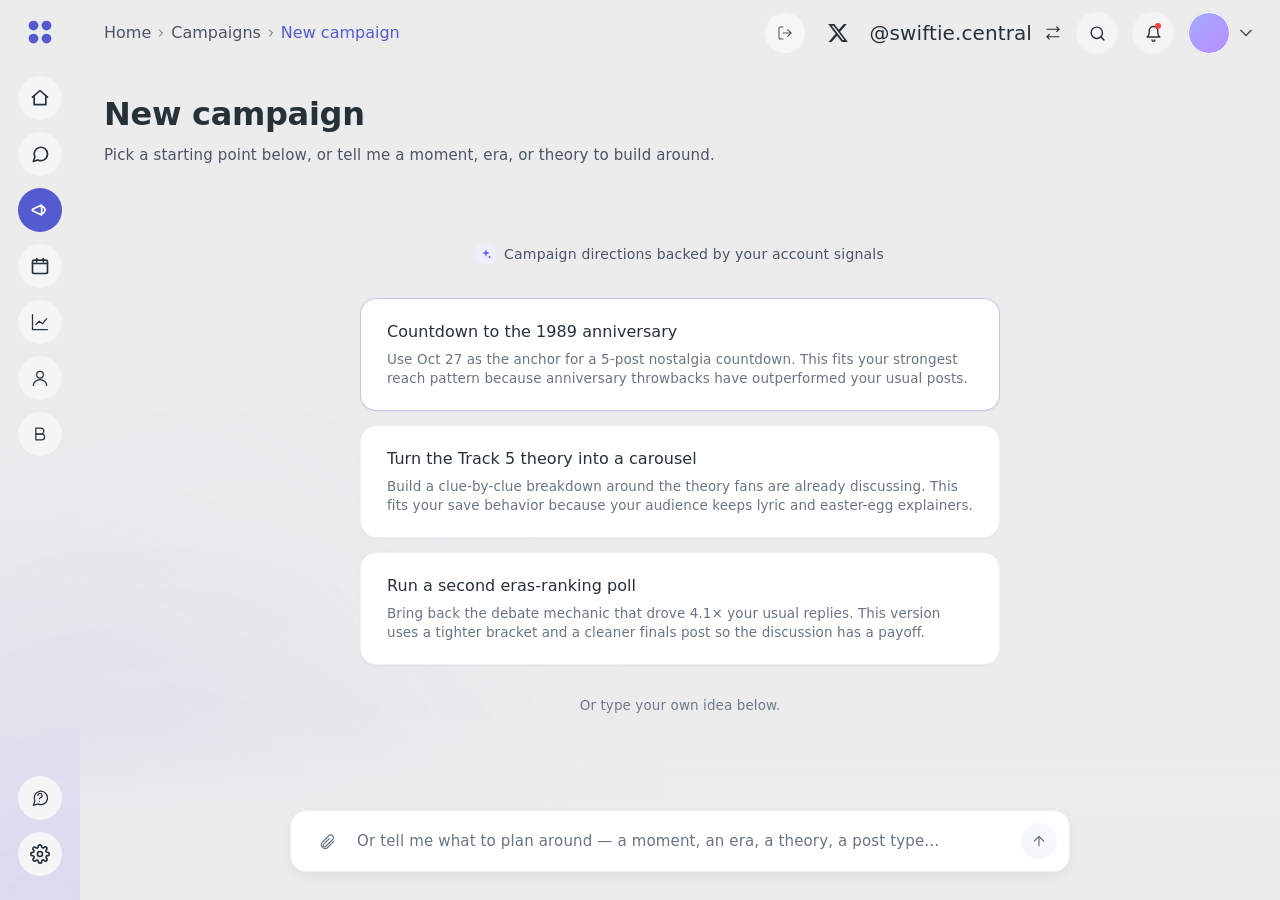
==== commit 10a761b0: "Add portfolio assets and onboarding POC updates Adds campaign banner, profile, and post image assets" ====
--- a/designs/create-campaign.html
+++ b/designs/create-campaign.html
@@ -931,7 +931,7 @@
     top: 16px;
     bottom: 16px;
     width: 1px;
-    background: rgba(105, 117, 134, 0.18);
+    background: rgba(105, 117, 134, 0.10);
     pointer-events: none;
   }
   .side-panel[hidden] { display: none !important; }
@@ -7175,119 +7175,84 @@
           short: 'fandom calendar',
           detail: '1989 anniversary lands Oct 27 — five days out.',
           hold: 1150 },
-        { icon: 'i-sparkle',   text: 'Putting a plan together…',
-          short: 'plan',
-          detail: '5-post build-up, theory + poll centrepieces, Instagram + TikTok.',
-          hold: 900 },
+        { icon: 'i-sparkle',   text: 'Sketching three directions your data supports…',
+          short: 'three directions',
+          detail: 'Anniversary countdown, track-by-track appreciation, and fan-art reposts each win on a different metric.',
+          hold: 1000 },
       ]);
 
-      // Scout's Turn 1 opener adapts to the intent the user picked at
-      // the landing (or typed in the composer). The plan itself is close
-      // in each case — the 1989 anniversary build is the strongest bet
-      // — but the framing changes so the message feels earned, not canned.
-      const openerText = shape.openingScout ||
-        "Big week coming up — the 1989 anniversary lands Oct 27, and your anniversary throwback posts are consistently your highest-reach content. Here's the plan I'd build on:";
-      const planSubtitle = shape.kind === 'Holiday'
-        ? 'Timed to the 1989 anniversary on Oct 27.'
-        : shape.kind === 'Trend'
-        ? "Sized to this week's Track 5 theory chatter."
-        : shape.kind === 'Your own'
-        ? "Shaped around your idea, backed by what your fandom engages with."
-        : "Rebuilt from your highest-comment format this year.";
-
-      await appendScoutMsg(openerText, { thinkFor: 260, beatAfter: 320 });
-
-      const plan = appendPlanCard({
-        title: 'The plan',
-        subtitle: planSubtitle,
-        sections: [
-          { label: 'Goal',     value: 'Grow reach + follower engagement',
-            meta: "Same primary goal as your top anniversary posts this year." },
-          { label: 'Who',      value: 'Core Swifties + eras-curious lookalikes',
-            meta: 'Target: 42k reach · 3.1k saves · 890 comments.' },
-          { label: 'Angle',    value: '1989 anniversary — countdown + fan memories',
-            meta: 'Your highest-reach theme this year.' },
-          { label: 'Format',   value: 'Easter-egg carousel + mid-week fan poll',
-            meta: 'Your two highest-engagement post types.' },
-          { label: 'Channels', value: 'Instagram + TikTok',
-            meta: "Where your account moves fastest." },
-          { label: 'Timing',   value: shape.kind === 'Holiday'
-              ? '5-post build-up, landing on Oct 27'
-              : shape.kind === 'Trend'
-              ? '3-post theory sprint, live while the chatter is up'
-              : '5-post build-up across the week',
-            meta: shape.kind === 'Holiday'
-              ? 'Aligned to the 1989 anniversary drop day.'
-              : shape.kind === 'Trend'
-              ? 'Ride the theory wave before it settles.'
-              : "Save the biggest post for the anniversary itself." },
-        ],
-      });
-
-      await beat(400);
-      await appendScoutMsg('Want to run with this plan, or see a couple of alternate angles? You can also type your own direction below.', { thinkFor: 220, beatAfter: 300 });
-
-      let fork = await appendQuickReplies([
-        { label: 'Go with this plan',   primary: true, value: 'go',
-          sub: 'Keep the anniversary countdown as the campaign spine, then answer two details before drafting.' },
-        { label: 'Show me other angles',               value: 'other',
-          sub: 'Compare two viable directions from your past data, each optimized for a different audience response.' },
+      // Scout's opener reframes the intent as three directions to pick
+      // between. If the user committed a shape at landing, its
+      // openingScout still fires first as scene-setting so the message
+      // feels earned — then the uniform "three directions" prompt
+      // frames the choice consistently across all shapes.
+      if (shape.openingScout) {
+        await appendScoutMsg(shape.openingScout, { thinkFor: 260, beatAfter: 300 });
+      }
+      await appendScoutMsg(
+        "Here are three directions your data supports, each optimized for a different metric. Pick one to build on, or type your own angle below.",
+        { thinkFor: shape.openingScout ? 180 : 260, beatAfter: 320 }
+      );
+
+      // Direction library — each entry carries the values the final
+      // plan card will render, so the pick is the source of truth for
+      // Angle/Format/Timing downstream. Own-idea path builds a synthetic
+      // direction with the user's angle woven in.
+      const DIRECTIONS = {
+        anniversary: {
+          label: '1989 anniversary — countdown + fan memories',
+          angle: '1989 anniversary — countdown + fan memories',
+          angleMeta: 'Your highest-reach theme this year.',
+          format: 'Easter-egg carousel + mid-week fan poll',
+          formatMeta: 'Your two highest-engagement post types.',
+          defaultTiming: '5-post build-up, landing on Oct 27',
+          defaultTimingMeta: 'Aligned to the 1989 anniversary drop day.',
+          subtitle: 'Timed to the 1989 anniversary on Oct 27.',
+          ack: "Good pick — the stronger reach play. Two quick questions and we're set to draft.",
+        },
+        'track-love': {
+          label: 'Track-by-track appreciation',
+          angle: 'Track-by-track appreciation + fan memories',
+          angleMeta: 'Softer replies + more saves than the anniversary countdown.',
+          format: 'Lyric carousel + memory prompt',
+          formatMeta: 'Warmer format your community engages with deeply.',
+          defaultTiming: '4-post build-up, one favorite track per day',
+          defaultTimingMeta: 'Paced across anniversary week.',
+          subtitle: 'Warmer arc — fan memories and lyric saves lead reach.',
+          ack: "Good pick. I'll lean into fan memory and lyric saves, with the anniversary timing underneath. Two quick questions and we're set.",
+        },
+        ugc: {
+          label: 'Fan-art + bracelet reposts',
+          angle: 'Fan-art + friendship bracelet reposts',
+          angleMeta: 'Your best format for follower lift and participation.',
+          format: 'Submission prompt + repost carousel',
+          formatMeta: 'Invites community submissions and repostable moments.',
+          defaultTiming: '4-post build-up, submissions first, finale on Oct 27',
+          defaultTimingMeta: 'Anniversary as the finale after the submissions arc.',
+          subtitle: 'Community-first arc — submissions build to the finale.',
+          ack: "Got it. I'll shift toward community submissions and repostable moments, with the anniversary as the finale. Two quick questions and we're set.",
+        },
+      };
+
+      const dirChoice = await appendQuickReplies([
+        { label: DIRECTIONS.anniversary.label, primary: true, value: 'anniversary',
+          sub: 'Strongest reach play — countdown carousel + fan poll paced to Oct 27.' },
+        { label: DIRECTIONS['track-love'].label, value: 'track-love',
+          sub: 'Warmer series around fan memories and favorite lyrics. More saves, softer replies, less reach than the anniversary.' },
+        { label: DIRECTIONS.ugc.label, value: 'ugc',
+          sub: 'Invite community submissions and repostable moments. Best for follower lift, needs a slower ramp.' },
       ]);
-      if (fork && fork !== 'go' && fork !== 'other') {
-        fork = { type: 'ownText', text: fork };
-      }
-
-      // ---------------------------------------------------------------
-      // "Other angles" — a lightweight side loop that pitches two
-      // alternatives, then rejoins the main fork. Keeps the user in
-      // exploratory mode without leaving the plan-first arc.
-      // ---------------------------------------------------------------
-      if (fork === 'other') {
-        await appendScoutMsg(
-          "Two directions your data supports. Neither hits the reach of the 1989 build, but each wins on a different metric.",
-          { thinkFor: 260, beatAfter: 260 }
-        );
-        const altChoice = await appendQuickReplies([
-          { label: 'Track-by-track appreciation',     value: 'track-love',
-            primary: true,
-            sub: 'Build a warmer series around fan memories and favorite lyrics. It tends to earn more saves and softer replies, with less reach than the anniversary countdown.' },
-          { label: 'Fan-art + bracelet reposts',      value: 'ugc',
-            sub: 'Invite community submissions and repostable moments. This is better for follower lift and fan participation, but it needs a slower ramp.' },
-          { label: 'Back to the 1989 anniversary',    value: 'go',
-            sub: 'Keep the stronger reach play and continue with the original anniversary-countdown plan.' },
-        ]);
-        if (altChoice === 'track-love') {
-          plan.setValues({
-            Angle: 'Track-by-track appreciation + fan memories',
-            Format: 'Lyric carousel + memory prompt',
-            Timing: '4-post build-up, one favorite track per day',
-          });
-          await appendScoutMsg("Good pick. I shifted the plan toward fan memory and lyric saves while keeping the anniversary timing underneath. Two quick details and we're set.", { thinkFor: 240, beatAfter: 260 });
-          fork = 'go';
-        } else if (altChoice === 'ugc') {
-          plan.setValues({
-            Angle: 'Fan-art + friendship bracelet reposts',
-            Format: 'Submission prompt + repost carousel',
-            Timing: '4-post build-up, submissions first, finale on Oct 27',
-          });
-          await appendScoutMsg("Got it. I shifted the plan toward community submissions and repostable fan moments, with the anniversary as the finale. Two quick details and we're set.", { thinkFor: 240, beatAfter: 260 });
-          fork = 'go';
-        } else if (altChoice && altChoice !== 'go') {
-          fork = { type: 'ownText', text: altChoice };
-        } else {
-          fork = 'go';
-        }
-      }
-
-      // ---------------------------------------------------------------
-      // PATH B — user has their own idea. Scout captures it, checks it
-      // against past results, flags a soft misalignment (per user
-      // guidance: "flag softly, go with user's instinct"), and reshapes
-      // the plan around their angle before rejoining Path A.
-      // ---------------------------------------------------------------
-      if (fork && fork.type === 'ownText') {
-        const userIdea = fork.text;
-
+
+      // Resolve direction. Known keys map straight to the library; any
+      // other value is the user's own typed idea — Scout does an honest
+      // read against past data, then reshapes a direction around it
+      // ("flag softly, go with user's instinct").
+      let direction;
+      if (DIRECTIONS[dirChoice]) {
+        direction = DIRECTIONS[dirChoice];
+        await appendScoutMsg(direction.ack, { thinkFor: 240, beatAfter: 260 });
+      } else {
+        const userIdea = dirChoice || '';
         await appendActionStates([
           { icon: 'i-search',    text: 'Checking this against your past posts…',
             short: 'past posts',
@@ -7298,61 +7263,22 @@
             detail: 'Two comparables from the last two months — mixed on reach.',
             hold: 1250 },
         ]);
-
-        // Soft flag — honest read, then defer to the user's instinct.
         await appendScoutMsg(
-          'Got it — "' + userIdea + '". Honest read: your anniversary and theory posts pull ~2× the reach of straight posts. This can still land, and I\'ll frame it to hit your strongest engagement pattern:',
+          'Got it — "' + userIdea + '". Honest read: your anniversary and theory posts pull ~2× the reach of straight posts. This can still land, and I\'ll frame it to hit your strongest engagement pattern.',
           { thinkFor: 320, beatAfter: 340 }
         );
-
-        // Re-render the plan with the user's angle woven in. We reuse
-        // the same card component so pencil edits still work.
-        // Drop the old plan card so the surface stays clean.
-        plan.element.style.transition = 'opacity 260ms ease, transform 260ms ease';
-        plan.element.style.opacity = '0';
-        plan.element.style.transform = 'translateY(-4px)';
-        setTimeout(() => plan.element.remove(), 280);
-        await beat(300);
-
         const reshapedIdea = userIdea.length > 60 ? userIdea.slice(0, 57) + '…' : userIdea;
-        const plan2 = appendPlanCard({
-          title: 'The plan',
-          subtitle: "Shaped around your angle, backed by what your fandom engages with.",
-          sections: [
-            { label: 'Goal',     value: 'Grow reach + follower engagement',
-              meta: "Kept reach-first so we don't lose momentum into the anniversary." },
-            { label: 'Who',      value: 'Core Swifties + eras-curious lookalikes',
-              meta: 'Same audience shape as your last three top posts.' },
-            { label: 'Angle',    value: reshapedIdea,
-              meta: 'Your idea, framed as a theory rather than confirmed fact.' },
-            { label: 'Format',   value: 'Theory/easter-egg carousel + fan poll',
-              meta: 'Your two highest-engagement post types.' },
-            { label: 'Channels', value: 'Instagram + TikTok',
-              meta: 'Where your account moves fastest.' },
-            { label: 'Timing',   value: '5-post build-up across the week',
-              meta: "Saving the biggest post for anniversary day itself." },
-          ],
-        });
-        // Replace our handle so downstream reads pick up the reshaped plan.
-        plan.element = plan2.element;
-        plan.readValues = plan2.readValues;
-
-        await beat(400);
-        await appendScoutMsg('Run with this plan, or adjust it first?', { thinkFor: 240, beatAfter: 280 });
-        const bChoice = await appendQuickReplies([
-          { label: 'Run with it',       primary: true, value: 'go',
-            sub: "Two quick questions on hook and timing, then I draft the posts." },
-          { label: 'Keep it closer to my wording',              value: 'stay',
-            sub: "I'll lean harder into your exact angle across every post." },
-        ]);
-        if (bChoice === 'stay') {
-          await appendScoutMsg("Done — I'll keep every post anchored to your exact wording.", { thinkFor: 220, beatAfter: 260 });
-        } else if (bChoice && bChoice !== 'go') {
-          await appendScoutMsg("On it — folding in \"" + bChoice + "\".", { thinkFor: 220, beatAfter: 280 });
-        }
-      } else {
-        // Path A — user accepted the original plan (or "other angles" landed back).
-        await appendScoutMsg("Solid. Two quick questions and we're set to draft.", { thinkFor: 240, beatAfter: 280 });
+        direction = {
+          label: reshapedIdea,
+          angle: reshapedIdea,
+          angleMeta: 'Your idea, framed as a theory rather than confirmed fact.',
+          format: 'Theory/easter-egg carousel + fan poll',
+          formatMeta: 'Your two highest-engagement post types.',
+          defaultTiming: '5-post build-up across the week',
+          defaultTimingMeta: 'Saving the biggest post for anniversary day itself.',
+          subtitle: 'Shaped around your angle, backed by what your fandom engages with.',
+        };
+        await appendScoutMsg("Two quick questions and we're set to draft.", { thinkFor: 220, beatAfter: 260 });
       }
 
       // ---------------------------------------------------------------
@@ -7421,72 +7347,139 @@
       }
 
       // ---------------------------------------------------------------
-      // TURN 4 — Final campaign brief before generate.
+      // TURN 4 — Images + content, then the full plan for approval.
       //
-      // A compact structured card gives the final confirmation more
-      // weight and makes each campaign decision easy to scan.
+      // Before Scout locks the plan, two lightweight asks capture how
+      // the user wants imagery handled and any specific content to
+      // weave in. Both answers are surfaced as rows in the final plan
+      // card so approval reads back the complete shape.
       // ---------------------------------------------------------------
-      const pv = plan.readValues();
-      const angleShort = (pv['Angle'] || '1989 anniversary — countdown + fan memories').replace(/["']/g, '');
-      await appendScoutMsg("Here's the shape we landed on:", { thinkFor: 300, beatAfter: 260 });
-
-      const playback = el('div', 'cc-playback',
-        '<div class="cc-playback__head">' +
-          '<div>' +
-            '<span class="cc-playback__eyebrow">Campaign brief</span>' +
-            '<strong class="cc-playback__title"></strong>' +
-          '</div>' +
-          '<span class="cc-playback__badge">Ready to draft</span>' +
-        '</div>' +
-        '<div class="cc-playback__grid">' +
-          '<div class="cc-playback__item">' +
-            '<span class="cc-playback__label">Goal</span>' +
-            '<span class="cc-playback__value cc-playback__part--goal"></span>' +
-          '</div>' +
-          '<div class="cc-playback__item">' +
-            '<span class="cc-playback__label">Opening hook</span>' +
-            '<span class="cc-playback__value cc-playback__part--offer"></span>' +
-          '</div>' +
-          '<div class="cc-playback__item">' +
-            '<span class="cc-playback__label">Posts</span>' +
-            '<span class="cc-playback__value cc-playback__part--channels"></span>' +
-          '</div>' +
-          '<div class="cc-playback__item">' +
-            '<span class="cc-playback__label">Timing</span>' +
-            '<span class="cc-playback__value cc-playback__part--timing"></span>' +
-          '</div>' +
-        '</div>'
+      await appendScoutMsg(
+        "Two more things before I lock the plan — how do you want to handle images across the posts?",
+        { thinkFor: 240, beatAfter: 280 }
       );
-      playback.querySelector('.cc-playback__title').textContent = angleShort;
-      playback.querySelector('.cc-playback__part--goal').textContent = 'Reach-focused, built for saves and replies';
-      playback.querySelector('.cc-playback__part--offer').textContent = offerValue;
-      playback.querySelector('.cc-playback__part--channels').textContent = '4 drafts across Instagram and TikTok';
-      playback.querySelector('.cc-playback__part--timing').textContent = timingValue.toLowerCase();
-      chatlog.appendChild(playback);
-      scrollDown();
+      const imageChoice = await appendQuickReplies([
+        { label: "I'll upload my own images", primary: true, value: 'upload',
+          sub: 'Attach your imagery and Scout maps each image to the best-fit post.' },
+        { label: 'Generate images for me',                value: 'generate',
+          sub: 'Scout picks or generates imagery aligned to each post.' },
+        { label: 'Decide per post later',                 value: 'skip',
+          sub: 'Ship drafts without imagery and choose upload or generate inside each card.' },
+      ]);
+      let imagesValue = 'Decide per post later';
+      let imagesMeta  = "You'll pick upload or generate inside each draft card.";
+      if (imageChoice === 'upload') {
+        imagesValue = "Uploading your own imagery";
+        imagesMeta  = 'Scout will map each upload to the best-fit post.';
+        await appendScoutMsg("Good — drop them in and I'll place each one where it lands hardest.", { thinkFor: 200, beatAfter: 260 });
+      } else if (imageChoice === 'generate') {
+        imagesValue = 'Scout-generated imagery per post';
+        imagesMeta  = "Aligned to each post's hook and mood.";
+        await appendScoutMsg("On it — I'll generate imagery tuned to each post as I draft.", { thinkFor: 200, beatAfter: 260 });
+      } else if (imageChoice && imageChoice !== 'skip') {
+        imagesValue = imageChoice;
+        imagesMeta  = 'Your imagery direction, applied per post.';
+        await appendScoutMsg("Got it — \"" + imageChoice + "\" is how I'll handle imagery.", { thinkFor: 200, beatAfter: 260 });
+      }
+
+      await appendScoutMsg(
+        "And any specific content — lyric callbacks, hashtags, links, or messaging — you want me to weave in?",
+        { thinkFor: 220, beatAfter: 280 }
+      );
+      const contentChoice = await appendQuickReplies([
+        { label: 'Standard Swiftie Central voice', primary: true, value: 'standard',
+          sub: 'Keep lyric callbacks, hashtags, and community language on by default.' },
+        { label: 'No extras — clean voice',                          value: 'clean',
+          sub: 'Skip hashtags and lyric callbacks so the writing carries more weight.' },
+      ]);
+      let contentValue = 'Standard Swiftie Central voice';
+      let contentMeta  = 'Lyric callbacks and hashtags on by default.';
+      if (contentChoice === 'clean') {
+        contentValue = 'Clean voice';
+        contentMeta  = 'No hashtags or lyric callbacks — writing carries the surface.';
+        await appendScoutMsg("Done — cleaner voice, no callbacks or hashtags.", { thinkFor: 200, beatAfter: 260 });
+      } else if (contentChoice && contentChoice !== 'standard') {
+        contentValue = contentChoice;
+        contentMeta  = 'Woven in verbatim wherever it fits.';
+        await appendScoutMsg("Got it — I'll fold \"" + contentChoice + "\" into the drafts.", { thinkFor: 200, beatAfter: 260 });
+      }
+
+      // ---------------------------------------------------------------
+      // The plan — full card, presented at the end for a single
+      // approval. Values are pulled from every earlier turn so the
+      // card reads as a receipt of the conversation.
+      // ---------------------------------------------------------------
+      await appendScoutMsg("Here's the plan I'll build:", { thinkFor: 300, beatAfter: 320 });
+
+      const timingMetaCopy = timingChoice === 'space'
+        ? 'One post per day, Thu through Sun.'
+        : timingChoice === 'thu'
+        ? "Thu evening + Sat morning + Sun noon — your strongest save windows."
+        : 'Custom cadence, four posts across the week.';
+      const offerMetaCopy = offerChoice === 'cornelia'
+        ? 'Loudest thread in the fandom right now — 2.1× the next-highest.'
+        : offerChoice === 'none'
+        ? 'Broad opener before the theory reveals in the swipes.'
+        : 'Your custom hook, folded into the opening post.';
+
+      appendPlanCard({
+        title: 'The plan',
+        subtitle: direction.subtitle,
+        sections: [
+          { label: 'Goal',         value: 'Grow reach + follower engagement',
+            meta: "Same primary goal as your top anniversary posts this year." },
+          { label: 'Who',          value: 'Core Swifties + eras-curious lookalikes',
+            meta: 'Target: 42k reach · 3.1k saves · 890 comments.' },
+          { label: 'Angle',        value: direction.angle,
+            meta: direction.angleMeta },
+          { label: 'Format',       value: direction.format,
+            meta: direction.formatMeta },
+          { label: 'Channels',     value: 'Instagram + TikTok',
+            meta: 'Where your account moves fastest.' },
+          { label: 'Opening hook', value: offerValue,
+            meta: offerMetaCopy },
+          { label: 'Timing',       value: timingValue,
+            meta: timingMetaCopy },
+          { label: 'Images',       value: imagesValue,
+            meta: imagesMeta },
+          { label: 'Content',      value: contentValue,
+            meta: contentMeta },
+        ],
+      });
 
       await beat(500);
-      await appendScoutMsg('Ready to draft it?', { thinkFor: 220, beatAfter: 260 });
+      await appendScoutMsg('Approve the plan and I\'ll draft the posts?', { thinkFor: 240, beatAfter: 280 });
       const genChoice = await appendQuickReplies([
-        { label: 'Draft the posts',   primary: true, value: 'go',
+        { label: 'Approve — draft the posts', primary: true, value: 'go',
           sub: "Create four ready-to-edit drafts in the Swiftie Central voice and load them into the campaign panel." },
+        { label: 'Tweak the plan first',                     value: 'tweak',
+          sub: 'Tap any field on the plan to edit it before I draft.' },
       ]);
-      if (genChoice && genChoice !== 'go') {
+      if (genChoice === 'tweak') {
+        await appendScoutMsg("Tap any field on the plan to edit it — I'll wait.", { thinkFor: 220, beatAfter: 260 });
+        await beat(1400);
+        await appendScoutMsg("Looks good — drafting now.", { thinkFor: 220, beatAfter: 300 });
+      } else if (genChoice && genChoice !== 'go') {
         await appendScoutMsg("On it — folding in \"" + genChoice + "\" before I draft.", { thinkFor: 220, beatAfter: 280 });
+        await appendScoutMsg('Drafting now.', { thinkFor: 200, beatAfter: 300 });
+      } else {
+        await appendScoutMsg('Drafting now.', { thinkFor: 200, beatAfter: 300 });
       }
 
-      await appendScoutMsg('Drafting now.', { thinkFor: 200, beatAfter: 300 });
       setStatus('drafting');
 
       openPanelLoading();
 
       const proc = appendProcLine();
-      // No imagery step during planning — post cards ship without
-      // images and let the user choose (upload or generate) per post.
       const steps = [
         { icon: 'i-book-open',   text: 'Pulling your Swiftie voice profile' },
         { icon: 'i-trending',    text: 'Reading fandom chatter around the 1989 anniversary' },
-        { icon: 'i-pencil-line', text: 'Drafting four posts around the theory + poll build-up' },
+        { icon: 'i-pencil-line', text: 'Drafting four posts around ' + direction.label.toLowerCase() },
+        ...(imageChoice === 'generate'
+          ? [{ icon: 'i-sparkle', text: 'Generating imagery tuned to each post' }]
+          : imageChoice === 'upload'
+          ? [{ icon: 'i-sparkle', text: 'Mapping your uploads to the best-fit posts' }]
+          : []),
         { icon: 'i-check',       text: 'Ready' },
       ];
       for (const s of steps) {
--- a/design-system/tokens.css
+++ b/design-system/tokens.css
@@ -47,6 +47,11 @@
   --neutral-300: #BDBDBD;   /* MUI grey.400 — observed */
   --neutral-400: #9AA4B2;   /* cool slate — observed in Figma */
   --neutral-500: #71717A;
+  /* neutral-500 measures 4.44:1 on the --surface-canvas (#F5F5F7) the product
+     mostly sits on, so it fails AA wherever tertiary text lands off-white —
+     breadcrumb separators, splash Skip/Back, the "Coming soon" pill. 550 is the
+     same hue, dark enough to pass on both: 6.32:1 on white, 5.80:1 on canvas. */
+  --neutral-550: #5F5F68;
   --neutral-600: #52525B;
   --neutral-700: #3F3F46;
   --neutral-800: #27272A;
@@ -96,7 +101,7 @@
   /* Text */
   --text-primary:      var(--neutral-900);
   --text-secondary:    var(--neutral-600);
-  --text-tertiary:     var(--neutral-500);
+  --text-tertiary:     var(--neutral-550);
   --text-disabled:     var(--neutral-400);
   --text-on-primary:   var(--neutral-0);
   --text-link:         var(--indigo-500);
@@ -125,6 +130,7 @@
   --status-warning:    var(--warning-main);
   --status-danger:     var(--error-main);
   --status-info:       var(--info-main);
+  --status-notification: #F44336;   /* Notification dot (per campaigns.md §2) */
 
   /* ---------------------------------------------------------------------
      TYPOGRAPHY — MUI scale
--- a/designs/_shared.css
+++ b/designs/_shared.css
@@ -0,0 +1,892 @@
+/* =========================================================================
+   Scout Campaign AI — Shared design stylesheet
+   Imports design tokens; provides Scout-flow-specific components.
+   Every design agent's HTML file imports this via
+     <link rel="stylesheet" href="./_shared.css" />
+   ========================================================================= */
+
+@import url("../design-system/tokens.css?v=3");
+/* Font stack lives in tokens.css (--font-sans). SF Pro Display is preferred
+   via -apple-system on macOS; other systems fall through to Inter (loaded by
+   poc/index.html) and finally system-ui. Do NOT re-import a webfont here. */
+
+/* -------- Reset -------- */
+*, *::before, *::after { box-sizing: border-box; }
+html, body { margin: 0; padding: 0; height: 100%; }
+body {
+  font-family: var(--font-sans);
+  font-size: var(--text-md);
+  line-height: var(--leading-normal);
+  color: var(--text-primary);
+  background: var(--surface-canvas);
+  -webkit-font-smoothing: antialiased;
+  -moz-osx-font-smoothing: grayscale;
+  overflow-x: hidden;
+}
+button { font-family: inherit; cursor: pointer; border: none; background: none; padding: 0; color: inherit; }
+input, textarea, select { font-family: inherit; font-size: inherit; color: inherit; }
+a { color: var(--text-link); text-decoration: none; }
+a:hover { text-decoration: underline; }
+ul, ol { margin: 0; padding: 0; list-style: none; }
+h1, h2, h3, h4, h5, h6, p { margin: 0; }
+img, svg { display: block; max-width: 100%; }
+
+/* -------- Sizes -------- */
+:root {
+  /* Sidebar is 80px in campaigns/dashboard mode per campaigns.md §2 (widened
+     from the 72px onboarding sidebar). Keep this local; don't override
+     tokens.css's global --sidebar-width (72px) which onboarding depends on. */
+  --sidebar-w: 80px;
+  --topbar-h: 66px;
+  --panel-offset: 25px;
+  /* Campaigns-scoped nav pill sizes */
+  --nav-pill-size: 44px;
+  --nav-pill-radius: 32px;
+
+}
+
+/* Campaigns-scope primary override — only inside the panelized mode.
+   Everything in _shared.css that references var(--primary) resolves to the
+   campaign-canonical #545BD1 (--camp-primary from _campaigns-components.css)
+   for anything under .app.mode-campaigns. Onboarding stays untouched. */
+.app.mode-campaigns {
+  --primary:       var(--camp-primary, #545BD1);
+  --primary-hover: var(--camp-primary-hover, #4848E0);
+  --text-link:     var(--camp-primary, #545BD1);
+  --text-scout:    var(--camp-primary, #545BD1);
+  --border-focus:  var(--camp-primary, #545BD1);
+}
+
+/* -------- App shell -------- */
+.app {
+  display: grid;
+  grid-template-columns: var(--sidebar-w) 1fr;
+  min-height: 100vh;
+  position: relative;
+}
+.app.mode-campaigns { background: #ECECEC; }
+
+/* -------- Atmosphere blobs -------- */
+.atmosphere {
+  position: absolute;
+  inset: 0;
+  overflow: hidden;
+  pointer-events: none;
+  z-index: 0;
+}
+.atmosphere__blob {
+  position: absolute;
+  border-radius: 50%;
+  filter: blur(140px);
+  transform: rotate(73deg);
+}
+.atmosphere__blob--violet {
+  background: #E0E1FF;
+  width: 620px; height: 620px;
+  left: -180px; bottom: -220px;
+  filter: blur(160px);
+}
+.atmosphere__blob--indigo {
+  background: #545BD1;
+  opacity: 0.3;
+  width: 480px; height: 480px;
+  left: 40px; bottom: -180px;
+}
+
+/* -------- Sidebar -------- */
+.sidebar {
+  position: relative; z-index: 2;
+  padding: 16px 0 24px;
+  display: flex; flex-direction: column; align-items: center;
+  gap: 12px;
+}
+.sidebar__logo {
+  width: 32px; height: 32px;
+  display: grid; place-items: center;
+  color: var(--primary);
+  margin-bottom: 16px;
+}
+.sidebar__nav, .sidebar__footer {
+  display: flex; flex-direction: column; gap: 12px; align-items: center;
+}
+.sidebar__footer { margin-top: auto; }
+.sidebar__btn {
+  width: var(--nav-pill-size); height: var(--nav-pill-size);
+  border-radius: var(--nav-pill-radius);
+  background: #F5F5F5;
+  color: #263238;
+  display: grid; place-items: center;
+  transition: background var(--duration-fast) var(--ease-standard);
+}
+.sidebar__btn:hover { background: #EBEBEB; }
+.sidebar__btn:focus-visible {
+  outline: 2px solid var(--primary);
+  outline-offset: 2px;
+}
+.sidebar__btn.is-active {
+  background: var(--primary);
+  color: #FFFFFF;
+}
+.sidebar__btn svg { width: 20px; height: 20px; }
+
+/* -------- Topbar (Campaigns mode) -------- */
+.topbar {
+  position: relative; z-index: 2;
+  height: var(--topbar-h);
+  padding: 12px 24px;
+  display: flex; align-items: center; justify-content: space-between;
+}
+.topbar__breadcrumb {
+  font-size: 16px; font-weight: 500;
+  color: #4B5565;
+  display: flex; align-items: center; gap: 6px;
+}
+.topbar__breadcrumb b { color: var(--primary); font-weight: 500; }
+.topbar__right { display: flex; align-items: center; gap: 14px; }
+.topbar__icon-btn {
+  width: 42px; height: 42px;
+  border-radius: 24px;
+  background: rgba(255,255,255,0.4);
+  display: grid; place-items: center;
+  color: #4B5565;
+  position: relative;
+}
+.topbar__icon-btn:hover { background: rgba(255,255,255,0.7); }
+.topbar__icon-btn:focus-visible {
+  outline: 2px solid var(--primary);
+  outline-offset: 2px;
+}
+.topbar__icon-btn svg { width: 18px; height: 18px; }
+.topbar__dot {
+  position: absolute; top: 10px; right: 10px;
+  width: 8px; height: 8px; border-radius: 50%;
+  background: var(--status-notification);
+}
+.topbar__avatar {
+  display: flex; align-items: center; gap: 8px;
+  padding: 6px 8px 6px 6px;
+  border-radius: 24px;
+  background: rgba(255,255,255,0.4);
+}
+.topbar__avatar-img {
+  width: 30px; height: 30px; border-radius: 50%;
+  background: linear-gradient(135deg, #C5CAFF, #7C82FB);
+}
+.topbar__acct-switch {
+  display: flex; align-items: center; gap: 6px;
+  padding: 8px 12px;
+  border-radius: 24px;
+  background: rgba(255,255,255,0.4);
+  font-size: 13px; color: #263238;
+}
+.topbar__acct-switch svg { width: 14px; height: 14px; color: #4B5565; }
+
+/* -------- Panel (solid white per component sheet §Legend) --------
+   Earlier drafts used rgba(255,255,255,0.4) + backdrop-filter blur — the
+   canonical spec is a solid white surface. The atmosphere blobs still
+   provide ambient colour on the canvas *behind* the panel. */
+.panel {
+  position: relative; z-index: 1;
+  background: var(--camp-surface, #FFFFFF);
+  border-radius: 24px;
+  padding: 16px 24px 0;
+  margin: 0 var(--panel-offset) var(--panel-offset) 0;
+  min-height: calc(100vh - var(--topbar-h) - var(--panel-offset));
+  box-shadow: var(--camp-shadow-post, 4px 4px 64px rgba(33, 50, 113, 0.08));
+}
+
+/* -------- Panel header (Campaigns / Home shared) -------- */
+.panel__header {
+  display: flex; justify-content: space-between; align-items: flex-start;
+  padding: 16px 0 8px;
+}
+.panel__heading .panel__title {
+  font-size: 22px; font-weight: 500; letter-spacing: 0.25px;
+  color: #263238;
+}
+.panel__heading .panel__subtitle {
+  font-size: 14px; color: #4B5565;
+  margin-top: 6px; letter-spacing: 0.15px;
+}
+.panel__actions { display: flex; align-items: center; gap: 12px; }
+
+/* -------- Buttons -------- */
+.btn {
+  height: 44px;
+  padding: 0 20px;
+  border-radius: 8px;
+  background: var(--primary);
+  color: #FFFFFF;
+  font-size: 14px; font-weight: 500;
+  display: inline-flex; align-items: center; gap: 8px;
+  transition: background var(--duration-fast) var(--ease-standard);
+}
+.btn:hover { background: var(--primary-hover); }
+.btn--ghost {
+  background: #FFFFFF;
+  color: #263238;
+  border: 1px solid #D9D9DE;
+}
+.btn--ghost:hover { background: #F5F5F5; }
+.btn--sm { height: 32px; padding: 0 12px; font-size: 13px; }
+.btn--warm { background: #B54708; }
+.btn--warm:hover { background: #9A3B06; }
+.btn svg { width: 16px; height: 16px; }
+
+/* -------- Filter tabs -------- */
+.tabs {
+  display: flex; gap: 16px; align-items: center;
+  padding: 12px 0;
+  border-bottom: 1px solid #EDEEF2;
+  overflow-x: auto; scrollbar-width: none;
+}
+.tabs::-webkit-scrollbar { display: none; }
+.tab {
+  display: flex; align-items: center; gap: 6px;
+  font: inherit; font-size: 16px; font-weight: 500;
+  color: #697586;
+  padding: 8px 0;
+  position: relative;
+  white-space: nowrap;
+  background: transparent;
+  border: 0;
+  cursor: pointer;
+  transition: color var(--duration-fast) var(--ease-standard);
+}
+.tab:not(.is-active):hover { color: #263238; }
+.tab:focus-visible {
+  outline: 2px solid var(--primary);
+  outline-offset: 4px;
+  border-radius: 4px;
+}
+.tab.is-active { color: var(--primary); }
+.tab.is-active::after {
+  content: "";
+  position: absolute; left: 0; right: 0; bottom: -1px;
+  height: 2px; background: var(--primary);
+}
+.tab__count {
+  min-width: 20px; padding: 0 6px; height: 20px;
+  border-radius: 9999px;
+  background: #4B5565; color: #FFFFFF;
+  font-size: 12px; font-weight: 500;
+  display: inline-flex; align-items: center; justify-content: center;
+}
+
+/* -------- Card (campaign / generic surface) -------- */
+.card {
+  background: #FFFFFF;
+  border-radius: 12px;
+  padding: 16px;
+  display: flex; flex-direction: column; gap: 12px;
+  transition: box-shadow var(--duration-fast) var(--ease-standard);
+}
+.card:hover { box-shadow: var(--shadow-md); }
+.card__head { display: flex; justify-content: space-between; align-items: flex-start; gap: 8px; }
+.card__title {
+  font-size: 16px; font-weight: 600;
+  color: #263238;
+  overflow: hidden;
+  text-overflow: ellipsis;
+  white-space: nowrap;
+  flex: 1;
+}
+.card__kebab {
+  width: 22px; height: 22px;
+  display: grid; place-items: center;
+  color: #697586;
+  border-radius: 6px;
+}
+.card__kebab:hover { background: #F5F5F5; }
+.card__kebab:focus-visible {
+  outline: 2px solid var(--primary);
+  outline-offset: 2px;
+}
+.card__desc {
+  font-size: 14px; color: #4E4E5B;
+  line-height: 1.5;
+  display: -webkit-box; -webkit-line-clamp: 2; -webkit-box-orient: vertical;
+  overflow: hidden;
+}
+.card__meta {
+  display: flex; justify-content: space-between; align-items: center;
+  font-size: 12px; color: #4B5565;
+}
+.card__meta svg { width: 14px; height: 14px; vertical-align: -2px; margin-right: 4px; }
+.card__divider { height: 1px; background: #EDEEF2; margin: 4px 0; }
+.card__foot {
+  display: flex; justify-content: space-between; align-items: center;
+  font-size: 12px;
+}
+.card__author { display: flex; align-items: center; gap: 8px; color: #263238; }
+.card__author-avatar { width: 20px; height: 20px; border-radius: 50%; background: #C5CAFF; }
+.card__timestamp { color: #919DAE; }
+
+/* -------- Status badges -------- */
+.status-badge {
+  display: inline-flex; align-items: center; gap: 4px;
+  padding: 2px 10px; height: 20px;
+  border-radius: 9999px;
+  font-size: 12px; font-weight: 500; line-height: 1;
+  border: 1px solid;
+}
+.status-badge--draft    { background: #F4F3FF; border-color: #D9D6FE; color: #5925DC; }
+.status-badge--review   { background: #FFFAEB; border-color: #FEDF89; color: #B54708; }
+.status-badge--progress { background: #EFF8FF; border-color: #B2DDFF; color: #175CD3; }
+.status-badge--published{ background: #ECFDF3; border-color: #ABEFC6; color: #067647; }
+.status-badge--rejected { background: #FEF3F2; border-color: #FECDCA; color: #B42318; }
+.status-badge--held     { background: #FFFAEB; border-color: #FEDF89; color: #B54708; }
+.status-badge--locked   { background: #ECFDF3; border-color: #ABEFC6; color: #067647; }
+
+/* =========================================================================
+   Live summary strip — campaigns.md §3.8
+   Sits above the plan block on the right canvas of the two-column detail
+   view when the campaign is live. Read-only, ~32px tall.
+   ========================================================================= */
+.detail-live {
+  display: inline-flex; align-items: center; gap: 8px;
+  height: 32px;
+  padding: 0 12px;
+  border-radius: 8px;
+  background: #ECFDF3;
+  border: 1px solid #ABEFC6;
+  color: #067647;
+  font-size: 12px;
+  letter-spacing: 0.1px;
+  margin-bottom: 12px;
+  max-width: 100%;
+  overflow-x: auto;
+  scrollbar-width: none;
+}
+.detail-live::-webkit-scrollbar { display: none; }
+.detail-live__pulse {
+  width: 6px; height: 6px; border-radius: 50%;
+  background: #067647;
+  animation: detailLivePulse 1.8s ease-in-out infinite;
+  flex-shrink: 0;
+}
+@keyframes detailLivePulse {
+  0%, 100% { opacity: 1;   transform: scale(1); }
+  50%      { opacity: 0.4; transform: scale(0.8); }
+}
+.detail-live__label {
+  font-family: var(--font-mono);
+  font-size: 10px;
+  font-weight: 600;
+  letter-spacing: 0.6px;
+  color: #067647;
+}
+.detail-live__sep { color: #ABEFC6; }
+.detail-live__stat {
+  display: inline-flex; align-items: baseline; gap: 4px;
+  white-space: nowrap;
+}
+.detail-live__stat-label {
+  color: #4B5565;
+  font-size: 11px;
+}
+.detail-live__stat b {
+  color: #263238;
+  font-weight: 600;
+}
+.detail-live__stat em {
+  color: #067647;
+  font-style: normal;
+  font-size: 11px;
+}
+
+/* =========================================================================
+   Option primitive — campaigns.md §3.9
+   Ambiguity resolver. Two densities: inline (chat) and canvas (side-by-side).
+   ========================================================================= */
+.opt-group {
+  display: grid;
+  gap: 10px;
+  margin: 8px 0 12px;
+}
+.opt-group--inline {
+  grid-template-columns: 1fr;
+  max-width: 380px;
+}
+.opt-group--canvas {
+  grid-template-columns: repeat(auto-fit, minmax(260px, 1fr));
+  gap: 12px;
+}
+
+.opt-card {
+  position: relative;
+  background: #FFFFFF;
+  border: 1px solid #E4E4E8;
+  border-radius: 12px;
+  padding: 12px 14px 14px;
+  cursor: pointer;
+  transition:
+    border-color var(--duration-fast, 140ms) var(--ease-standard, ease),
+    box-shadow var(--duration-fast, 140ms) var(--ease-standard, ease),
+    transform var(--duration-fast, 140ms) var(--ease-standard, ease);
+  display: flex; flex-direction: column; gap: 6px;
+}
+.opt-card:hover {
+  border-color: #C5CAFF;
+  box-shadow: 0 4px 12px rgba(17, 17, 20, 0.06);
+}
+.opt-card--recommended {
+  border-color: var(--primary);
+  background: linear-gradient(180deg, #FAFAFF 0%, #F5F5FF 100%);
+}
+.opt-card--recommended::before {
+  content: "Recommended by Scout";
+  position: absolute;
+  top: -8px;
+  left: 12px;
+  padding: 2px 8px;
+  border-radius: 999px;
+  background: var(--primary);
+  color: #FFFFFF;
+  font-size: 10px;
+  font-weight: 500;
+  letter-spacing: 0.2px;
+  line-height: 1.4;
+}
+.opt-card--blocked {
+  border-color: #FECDCA;
+  background: #FEF3F2;
+  cursor: not-allowed;
+}
+.opt-card--blocked:hover { box-shadow: none; transform: none; border-color: #FECDCA; }
+
+.opt-card__label {
+  font-size: 14px;
+  font-weight: 600;
+  color: #263238;
+  letter-spacing: -0.1px;
+  line-height: 1.3;
+}
+.opt-card__preview {
+  font-size: 13px;
+  color: #4E4E5B;
+  line-height: 1.5;
+}
+.opt-card__why,
+.opt-card__then,
+.opt-card__blocked {
+  font-size: 12px;
+  color: #4B5565;
+  line-height: 1.5;
+  padding-top: 4px;
+  border-top: 1px dashed #EDEEF2;
+  margin-top: 2px;
+}
+.opt-card__why b,
+.opt-card__then b,
+.opt-card__blocked b {
+  color: #263238;
+  font-weight: 600;
+}
+.opt-card__blocked { color: #B42318; border-top-color: #FECDCA; }
+.opt-card__blocked b { color: #B42318; }
+.opt-card--canvas .opt-card__label { font-size: 15px; }
+.opt-card--canvas .opt-card__preview { font-size: 14px; }
+
+/* Small "custom" hint below an inline group — the composer itself is the
+   custom affordance, but this line reminds the user. Optional. */
+.opt-group__hint {
+  font-size: 11px;
+  color: #919DAE;
+  padding-left: 4px;
+  margin-top: -4px;
+}
+
+/* -------- Scout brand mark -------- */
+.scout-mark {
+  width: 16px; height: 16px;
+  border-radius: 5px;
+  background: var(--ai-gradient);
+  box-shadow: 0 0 0 3px rgba(91,91,245,0.12);
+  flex-shrink: 0;
+}
+.scout-mark--lg {
+  width: 28px; height: 28px;
+  border-radius: 8px;
+  box-shadow: 0 0 0 4px rgba(91,91,245,0.10);
+}
+.scout-mark--sparkle {
+  display: grid; place-items: center;
+  color: #FFFFFF;
+}
+.scout-mark--sparkle svg { width: 12px; height: 12px; }
+
+/* -------- Scout strip (contextual dashboard message) -------- */
+.scout-strip {
+  display: flex; align-items: center; gap: 12px;
+  background: linear-gradient(135deg, #EEF0FF 0%, #E0E3FF 100%);
+  border: 1px solid #C5CAFF;
+  border-radius: 12px;
+  padding: 10px 12px;
+  font-size: 14px;
+  color: #263238;
+}
+.scout-strip__msg { flex: 1; line-height: 1.4; }
+.scout-strip__msg b { color: var(--primary); font-weight: 600; }
+.scout-strip__more {
+  width: 28px; height: 28px;
+  border-radius: 6px;
+  display: grid; place-items: center;
+  color: #697586;
+}
+.scout-strip__more:hover { background: rgba(255,255,255,0.5); }
+.scout-strip--warn {
+  background: linear-gradient(135deg, #FFF8E1 0%, #FEDF89 100%);
+  border-color: #FEDF89;
+}
+.scout-strip--warn .scout-mark { background: #B54708; box-shadow: 0 0 0 3px rgba(181,71,8,0.15); }
+
+/* -------- Scout suggestion card (used on Home) -------- */
+.scout-suggest {
+  background: var(--ai-gradient-soft, linear-gradient(135deg, #EEF0FF 0%, #F1ECFF 100%));
+  border-radius: 12px;
+  padding: 16px;
+  color: #263238;
+}
+.scout-suggest__head {
+  display: flex; align-items: center; gap: 8px;
+  margin-bottom: 8px;
+  font-size: 13px; color: var(--primary); font-weight: 500;
+}
+.scout-suggest__body { font-size: 14px; line-height: 1.5; }
+.scout-suggest__actions { display: flex; gap: 8px; margin-top: 12px; }
+
+/* -------- Chips (plan tokens, filters) -------- */
+.chip {
+  display: inline-flex; align-items: center; gap: 4px;
+  padding: 4px 10px;
+  height: 24px;
+  border-radius: 9999px;
+  background: #FFFFFF;
+  border: 1px solid #E4E4E8;
+  font-size: 12px; color: #4B5565;
+  transition: background var(--duration-fast);
+}
+.chip:hover { background: #F5F5F7; }
+.chip--edit { padding-right: 6px; }
+.chip--edit::after { content: "×"; color: #9AA4B2; margin-left: 2px; font-size: 14px; }
+.chip--lock { background: #ECFDF3; border-color: #ABEFC6; color: #067647; }
+.chip--lock svg { width: 10px; height: 10px; }
+.chip--scout {
+  background: #EEF0FF;
+  border-color: transparent;
+  color: var(--primary);
+}
+.chip--verify {
+  background: #FFFAEB;
+  border-color: #FEDF89;
+  color: #B54708;
+}
+.chip--source {
+  text-decoration: underline dotted;
+  color: #4B5565;
+}
+
+/* -------- Composer -------- */
+.composer {
+  display: flex; align-items: center; gap: 12px;
+  background: #FFFFFF;
+  border: 1px solid #E4E4E8;
+  border-radius: 9999px;
+  padding: 6px 6px 6px 16px;
+  box-shadow: var(--shadow-xs);
+}
+.composer__input {
+  flex: 1;
+  border: 0; outline: 0;
+  font-size: 14px;
+  background: transparent;
+  color: #263238;
+}
+.composer__input::placeholder { color: #9AA4B2; }
+.composer__ghost {
+  padding: 3px 8px;
+  border-radius: 6px;
+  background: #EEF0FF;
+  color: var(--primary);
+  font-size: 11px;
+  font-weight: 500;
+}
+.composer__send {
+  width: 34px; height: 34px;
+  border-radius: 50%;
+  background: var(--ai-gradient);
+  color: #FFFFFF;
+  display: grid; place-items: center;
+}
+.composer__send svg { width: 14px; height: 14px; }
+.composer__attach {
+  width: 34px; height: 34px;
+  border-radius: 50%;
+  color: #697586;
+  display: grid; place-items: center;
+}
+
+/* -------- Plan block (editable pre-draft shape) -------- */
+.plan-block {
+  background: #FFFFFF;
+  border: 1px solid #E7E8FF;
+  border-left: 3px solid var(--primary);
+  border-radius: 12px;
+  padding: 14px 16px;
+}
+.plan-block__row {
+  display: grid;
+  grid-template-columns: 100px 1fr;
+  gap: 12px;
+  padding: 8px 0;
+  border-bottom: 1px dashed #E4E4E8;
+  align-items: center;
+}
+.plan-block__row:last-child { border-bottom: 0; }
+.plan-block__key {
+  font-size: 12px; color: #697586;
+  font-weight: 500;
+}
+.plan-block__val {
+  display: flex; flex-wrap: wrap; gap: 6px;
+}
+
+/* -------- Post card (draft in Phase 2 / detail view) -------- */
+.post-card {
+  background: #FFFFFF;
+  border: 1px solid #E4E4E8;
+  border-radius: 12px;
+  padding: 14px 16px;
+  display: flex; flex-direction: column; gap: 10px;
+}
+.post-card__head {
+  display: flex; justify-content: space-between; align-items: center;
+  gap: 10px;
+}
+.post-card__meta {
+  font-size: 12px; color: #697586;
+  display: flex; align-items: center; gap: 8px;
+}
+.post-card__meta svg { width: 12px; height: 12px; }
+.post-card__title {
+  font-size: 15px; font-weight: 600;
+  color: #263238;
+}
+.post-card__body {
+  font-size: 14px; color: #263238;
+  line-height: 1.55;
+}
+.post-card__actions {
+  display: flex; gap: 6px; flex-wrap: wrap;
+  padding-top: 8px;
+  border-top: 1px dashed #EDEEF2;
+}
+.post-card__action {
+  height: 28px; padding: 0 10px;
+  border-radius: 8px;
+  background: #F5F5F7;
+  color: #4B5565;
+  font-size: 12px; font-weight: 500;
+  display: inline-flex; align-items: center; gap: 4px;
+}
+.post-card__action:hover { background: #EBEBEB; }
+.post-card__action svg { width: 12px; height: 12px; }
+.post-card__version {
+  background: #EEF0FF;
+  color: var(--primary);
+}
+
+/* -------- Proposal / curation card -------- */
+.proposal-card {
+  background: #FFFFFF;
+  border-radius: 14px;
+  padding: 18px;
+  display: flex; flex-direction: column; gap: 10px;
+  transition: transform var(--duration-fast) var(--ease-standard), box-shadow var(--duration-fast) var(--ease-standard);
+  position: relative;
+  overflow: hidden;
+}
+.proposal-card:hover {
+  transform: translateY(-2px);
+  box-shadow: var(--shadow-md);
+}
+.proposal-card__axis {
+  display: flex; align-items: center; gap: 6px;
+  font-size: 12px; color: var(--primary);
+  font-weight: 500;
+}
+.proposal-card__title {
+  font-size: 18px; font-weight: 600;
+  color: #263238;
+  letter-spacing: -0.1px;
+  line-height: 1.3;
+}
+.proposal-card__chips { display: flex; flex-wrap: wrap; gap: 6px; }
+.proposal-card__why {
+  font-size: 13px; color: #4E4E5B;
+  line-height: 1.5;
+}
+.proposal-card__why b { color: #263238; }
+.proposal-card__preview {
+  padding: 10px 12px;
+  background: #F5F5F7;
+  border-left: 2px solid #E7E8FF;
+  border-radius: 4px;
+  font-size: 13px;
+  color: #4E4E5B;
+  font-style: italic;
+  line-height: 1.5;
+}
+.proposal-card__foot {
+  display: flex; justify-content: space-between; align-items: center;
+  padding-top: 8px;
+  border-top: 1px dashed #EDEEF2;
+}
+.proposal-card__freshness {
+  font-size: 12px; color: #919DAE;
+  display: flex; align-items: center; gap: 6px;
+}
+.proposal-card__freshness svg { width: 12px; height: 12px; }
+
+/* -------- KB drawer -------- */
+.kb-drawer {
+  background: #FFFFFF;
+  border-radius: 16px 0 0 16px;
+  box-shadow: var(--shadow-lg);
+  padding: 20px;
+  display: flex; flex-direction: column; gap: 16px;
+  max-width: 440px;
+  min-height: 480px;
+}
+.kb-drawer__head {
+  display: flex; justify-content: space-between; align-items: flex-start;
+  padding-bottom: 12px;
+  border-bottom: 1px solid #EDEEF2;
+}
+.kb-drawer__title {
+  font-size: 18px; font-weight: 600;
+  color: #263238;
+}
+.kb-drawer__snap {
+  font-size: 12px; color: #697586;
+  margin-top: 4px;
+}
+.kb-drawer__section {
+  padding: 12px 0;
+  border-bottom: 1px dashed #EDEEF2;
+}
+.kb-drawer__section:last-child { border-bottom: 0; }
+.kb-drawer__section-head {
+  display: flex; justify-content: space-between; align-items: center;
+  margin-bottom: 10px;
+}
+.kb-drawer__section-title {
+  font-size: 14px; font-weight: 600;
+  color: #263238;
+}
+.kb-drawer__section-meta {
+  font-size: 12px; color: #697586;
+}
+.kb-entry {
+  display: flex; justify-content: space-between; align-items: center;
+  padding: 8px 0;
+  font-size: 14px;
+  color: #263238;
+  border-bottom: 1px dashed transparent;
+}
+.kb-entry:hover { background: #F5F5F7; margin: 0 -8px; padding-left: 8px; padding-right: 8px; border-radius: 6px; }
+.kb-entry__watching { color: #697586; font-style: italic; }
+.kb-entry__meta {
+  font-size: 12px; color: #919DAE;
+  display: flex; align-items: center; gap: 8px;
+}
+.kb-entry__actions { display: flex; gap: 6px; }
+.kb-entry__action {
+  padding: 2px 6px;
+  border-radius: 4px;
+  font-size: 11px;
+  color: #4B5565;
+}
+.kb-entry__action:hover { background: #EEF0FF; color: var(--primary); }
+
+/* -------- Stat strip (Home dashboard) -------- */
+.stat-strip { display: grid; grid-template-columns: repeat(4, 1fr); gap: 12px; }
+.stat {
+  background: #FFFFFF;
+  border-radius: 12px;
+  padding: 16px;
+}
+.stat__label {
+  font-size: 12px; font-weight: 500;
+  color: #4B5565;
+  margin-bottom: 4px;
+  /* NOTE: sentence case only — no uppercase text-transform */
+}
+.stat__value {
+  font-size: 28px; font-weight: 600;
+  color: #263238;
+  letter-spacing: -0.5px;
+  line-height: 1;
+  margin-bottom: 6px;
+}
+.stat__delta {
+  font-size: 12px; color: #067647;
+}
+.stat__delta--down { color: #B42318; }
+
+/* -------- Modals / overlays -------- */
+.overlay {
+  position: fixed; inset: 0;
+  background: rgba(17,17,20,0.55);
+  z-index: 100;
+  display: grid; place-items: center;
+}
+.modal {
+  background: #FFFFFF;
+  border-radius: 18px;
+  padding: 24px;
+  max-width: 480px;
+  width: calc(100% - 48px);
+  box-shadow: var(--shadow-xl);
+}
+.modal__title {
+  font-size: 18px; font-weight: 600;
+  color: #263238;
+  margin-bottom: 8px;
+}
+.modal__body {
+  font-size: 14px; color: #4B5565;
+  line-height: 1.55;
+  margin-bottom: 20px;
+}
+.modal__actions {
+  display: flex; gap: 8px; justify-content: flex-end;
+}
+
+/* -------- Utility -------- */
+.mono { font-family: var(--font-mono); }
+.stack-1 > * + * { margin-top: 4px; }
+.stack-2 > * + * { margin-top: 8px; }
+.stack-3 > * + * { margin-top: 12px; }
+.stack-4 > * + * { margin-top: 16px; }
+.stack-6 > * + * { margin-top: 24px; }
+.row { display: flex; align-items: center; gap: 8px; }
+.row--between { justify-content: space-between; }
+.row--wrap { flex-wrap: wrap; }
+.muted { color: #697586; }
+.tiny { font-size: 12px; }
+
+/* -------- Design-viewer chrome (used by all agents at top of file) -------- */
+.designview {
+  position: sticky; top: 0; z-index: 50;
+  background: #1E2431; color: #FFFFFF;
+  padding: 8px 16px;
+  font-size: 13px;
+  display: flex; justify-content: space-between; align-items: center;
+  font-family: var(--font-sans);
+}
+.designview__title { font-weight: 500; }
+.designview__desc { color: #A3A9FF; font-size: 12px; }
+.designview a { color: #A3A9FF; }
+.designview a:hover { color: #FFFFFF; text-decoration: underline; }
--- a/designs/_campaigns-components.css
+++ b/designs/_campaigns-components.css
@@ -0,0 +1,2704 @@
+/* =========================================================================
+   Campaigns — Component styles
+   ─────────────────────────────────────────────────────────────────────────
+   Import this file on any page that needs the Campaigns module components.
+   It defines module-scope tokens on :root, then styles every named component
+   documented in design-system/campaigns.md §3.
+
+     <link rel="stylesheet" href="/designs/_campaigns-components.css" />
+
+   Base tokens (color primitives, typography, spacing, radius, elevation,
+   motion) come from design-system/tokens.css which this file imports.
+
+   The showcase / spec sheet is designs/campaign-components.html.
+   Written spec (naming, do's and don'ts) is design-system/campaigns.md.
+
+   Section index
+     1  Module tokens                 :root
+     2  Approval side drawer          .drawer / .drawer__*
+     3  Generated post — X card       .xpost / .xpost__*
+     4  Post loading skeleton         .xpost--loading, .skeleton
+     5  Campaign detail panel         .cpanel + .cfield
+     6  Post analytics grid           .analytics / .analytics__*
+     7  Horizontal post row           .postrow / .postrow__*
+     8  Date + time picker            .dtp / .dtp__*
+     9  Dropdown options menu         .ddmenu / .ddmenu__*
+    10  Campaign disclaimer           .cfm / .cfm__*
+    11  Rejection feedback modal      .fbmodal / .fbmodal__*
+    12  Read-only mode banner         .robanner / .robanner__*
+
+   Class-naming rules
+     • BEM. `.component__part` for children, `.component--variant` for state.
+     • Never use a status-badge color family for anything other than an
+       approval-state pill. See campaigns.md §3.2 for the trio spec.
+     • Prefer semantic tokens (--camp-*) over raw hex. If you must introduce
+       a new hex, add a token below and reference it — do NOT bury a raw hex
+       in a component.
+
+   ========================================================================= */
+
+@import url("../design-system/tokens.css?v=3");
+
+/* -------------------------------------------------------------------------
+   1) MODULE TOKENS
+   Additive layer on top of tokens.css. Names begin with --camp- so a
+   reader immediately knows the value belongs to the Campaigns module and
+   isn't part of the app-wide primitive/semantic layer.
+   ------------------------------------------------------------------------- */
+:root {
+  /* Brand — the campaigns module uses a slightly cooler indigo than the
+     app-wide --primary. Documented in campaigns.md §2. */
+  --camp-primary:              #545BD1;
+  --camp-primary-hover:        #4848E0;
+  --camp-primary-tint:         #EEEFFA;   /* Analytics tile bg, location chip bg */
+  --camp-primary-tint-cool:    #EEF2F6;   /* Audience chip bg, dtp time cell selected */
+  --camp-primary-tint-hover:   #DFE1F5;
+
+  /* Text — the campaign module's text scale sits at #263238/#4B5565/#697586,
+     one step warmer than the app-wide neutral-900 primary. */
+  --camp-text-primary:         #263238;
+  --camp-text-secondary:       #4B5565;
+  --camp-text-tertiary:        #697586;
+  --camp-text-quiet:           #4E4E5B;   /* Post body copy */
+  --camp-text-support:         #455A64;   /* Confirmation-modal description */
+  --camp-text-code:            #202939;   /* Selected time-cell text */
+  --camp-text-strong:          #282828;   /* X-post author name */
+  --camp-text-modal-title:     #344054;
+
+  /* Surfaces */
+  --camp-surface:              #FFFFFF;
+  --camp-surface-panel:        rgba(255, 255, 255, 0.4);   /* Translucent floating dashboard panel; 24px radius, backdrop-blur */
+  --camp-surface-field:        #F8FAFC;   /* .cfield background */
+  --camp-surface-hover:        #F5F7FA;   /* Icon-button hover, close-X hover */
+  --camp-surface-comment:      #F4F4F4;   /* Comment bubble bg */
+  --camp-surface-canvas:       #ECECEC;   /* Panel-behind canvas */
+  --camp-surface-today:        #F9FAFB;   /* Date-picker "today" pill */
+  --camp-surface-logo-tile:    #000000;   /* Small black logo tile inside .acct-switch; 24×24, 7px radius */
+
+  /* Borders */
+  --camp-border:               #ECEFF1;   /* Modal dividers, dtp column separator */
+  --camp-border-input:         #D0D5DD;   /* Inputs, selects */
+  --camp-border-subtle:        #EBEBEB;   /* Compose input, refine-button outline */
+  --camp-border-quiet:         #EEEEEE;
+  --camp-border-hairline:      #EDEEF2;   /* Card divider inside .camp-card */
+
+  /* Status families (mirror campaigns.md §2 status table).
+     For pills that surface an approval state on cards, drawers, rows. */
+  --camp-status-progress-bg:   #EFF8FF;
+  --camp-status-progress-bd:   #B2DDFF;
+  --camp-status-progress-fg:   #175CD3;
+  --camp-status-progress-solid:#0288D1;   /* .cpanel__badge outline */
+
+  --camp-status-draft-bg:      #F4F3FF;
+  --camp-status-draft-bd:      #D9D6FE;
+  --camp-status-draft-fg:      #5925DC;
+
+  --camp-status-review-bg:     #FFFAEB;
+  --camp-status-review-bd:     #FEDF89;
+  --camp-status-review-fg:     #B54708;
+
+  --camp-status-published-bg:  #ECFDF3;
+  --camp-status-published-bd:  #ABEFC6;
+  --camp-status-published-fg:  #067647;
+
+  --camp-status-revision-bg:   #FEF6EE;
+  --camp-status-revision-bd:   #F9DBAF;
+  --camp-status-revision-fg:   #B93815;
+
+  --camp-status-rejected-bg:   #FEF3F2;
+  --camp-status-rejected-bd:   #FECDCA;
+  --camp-status-rejected-fg:   #B42318;
+
+  /* Ancillary marks */
+  --camp-tag:                  #0077B5;   /* Hashtag color inside .drawer */
+  --camp-verified:             #21C8F2;   /* Blue-check on .drawer__author */
+  --camp-verified-x:           #1D9BF0;   /* Blue-check on .xpost */
+  --camp-x-handle:             #7C7C7C;   /* X handle + date */
+  --camp-x-kebab:              #6D6D6D;
+  --camp-refine-fg:            #605E5E;
+
+  /* Skeleton pulse tile */
+  --camp-skeleton:             rgba(0, 0, 0, 0.08);
+
+  /* Feature-specific — confirmation modal hero.
+     These four colors ONLY live in the .cfm hero. Do not reuse. */
+  --camp-cfm-gradient:         linear-gradient(101.55deg, #5D64D7 -25.49%, #EBECFF 100.82%);
+  --camp-cfm-ring:             rgba(234, 236, 240, 0.5);
+  --camp-cfm-ring-solid:       #EAECF0;
+  --camp-cfm-chip-purple-bg:   #DFCAFF;
+  --camp-cfm-chip-purple-fg:   #2F0591;
+  --camp-cfm-chip-blue-bg:     #C3E5FF;
+  --camp-cfm-chip-blue-fg:     #083583;
+
+  /* Elevation — component-specific shadow recipes.
+     These extend tokens.css --shadow-* with values matched to the
+     production Figma spec. */
+  --camp-shadow-post:          4px 4px 64px rgba(33, 50, 113, 0.08);
+  --camp-shadow-drawer:        -18px 0 40px -14px rgba(38, 50, 56, 0.16);
+  --camp-shadow-dtp:           0 0 72px 4px rgba(0, 0, 0, 0.12);
+  --camp-shadow-dtp-cal:       0 20px 24px -4px rgba(16, 24, 40, 0.08),
+                               0 8px 8px -4px rgba(16, 24, 40, 0.03);
+  --camp-shadow-menu:          0 1px 3px rgba(16, 24, 40, 0.1),
+                               0 1px 2px rgba(16, 24, 40, 0.06);
+  --camp-shadow-modal:         0 12px 16px -4px rgba(16, 24, 40, 0.08),
+                               0 4px 6px -2px rgba(16, 24, 40, 0.03);
+  --camp-shadow-modal-lg:      0 20px 40px -12px rgba(16, 24, 40, 0.16),
+                               0 8px 12px -6px rgba(16, 24, 40, 0.06);
+  --camp-shadow-btn-xs:        0 1px 2px rgba(16, 24, 40, 0.05);
+  --camp-shadow-btn-glow:      0 0 16px rgba(0, 0, 0, 0.06);
+  --camp-shadow-chip:          0 4px 4px rgba(0, 0, 0, 0.06);
+
+  /* AI-authored glow — the indigo halo painted on any Scout-signed surface
+     (badges, avatars, pills). Same hue as --camp-primary at low alpha.
+     Sized by badge diameter: sm (22px), base (28px), lg (32px). */
+  --camp-shadow-ai-glow-sm:    0 2px 6px rgba(84, 91, 209, 0.24);
+  --camp-shadow-ai-glow:       0 2px 8px rgba(84, 91, 209, 0.28);
+  --camp-shadow-ai-glow-lg:    0 2px 10px rgba(84, 91, 209, 0.28);
+
+  /* Campaign-scoped focus ring. Same recipe as --shadow-focus-ring but
+     built on --camp-primary (#545BD1) so it matches the module's indigo
+     rather than the app-wide --primary (#5B5BF5). */
+  --camp-shadow-focus-ring:    0 0 0 3px rgba(84, 91, 209, 0.18);
+
+  /* Radius aliases — components read intent, not primitive size. */
+  --camp-radius-modal:         12px;
+  --camp-radius-modal-round:   18px;
+  --camp-radius-card:          12px;
+  --camp-radius-field:         12px;
+  --camp-radius-panel:         24px;   /* Side-panel / hero shell radius */
+  --camp-radius-btn:           8px;
+  --camp-radius-input:         8px;
+  --camp-radius-pill:          9999px;
+  --camp-radius-chip:          8px;
+  --camp-radius-media:         8px;
+  --camp-radius-menu-item:     6px;
+
+  /* Text — additional aliases surfaced from campaigns.md §2 Type. */
+  --camp-text-timestamp:       #919DAE;  /* Card timestamp, zero-count meta */
+
+  /* Post-preview typography — the .xpost card mimics X (Twitter), which
+     uses Outfit-like weight. Kept as an alias so components read intent. */
+  --font-x-preview:            'Outfit', var(--font-sans);
+}
+
+/* -------------------------------------------------------------------------
+   2) APPROVAL SIDE DRAWER  (.drawer)
+   407×876 right-side drawer opened from any post in a campaign for review.
+   Two variants share the shell:
+     .drawer            — post + comments (§3.8 in campaigns.md)
+     .drawer + analytics tiles — post-publish variant (§3.13)
+   Hashtag row and image grid are opt-in child blocks.
+   ------------------------------------------------------------------------- */
+.drawer {
+  display: flex; flex-direction: column;
+  align-items: flex-start;
+  padding: 24px;
+  gap: 14px;
+  width: 407px;
+  height: 876px;
+  background: var(--camp-surface);
+  border-radius: 0;
+  box-shadow: var(--camp-shadow-drawer);
+  overflow-y: auto;
+}
+.drawer__inner {
+  width: 359px;
+  align-self: center;
+  display: flex; flex-direction: column;
+  gap: 16px;
+}
+
+/* Header ------------------------------------------------------------------ */
+.drawer__titlerow {
+  display: flex; align-items: center; justify-content: space-between;
+  gap: 8px;
+  height: 24px;
+}
+.drawer__title-text {
+  font-size: 16px; font-weight: 500; line-height: 24px;
+  color: var(--camp-text-secondary);
+}
+.drawer__title-heavy {
+  font-size: 18px; font-weight: 500; line-height: 160%;
+  letter-spacing: 0.15px;
+  color: var(--camp-text-primary);
+}
+.drawer__close {
+  width: 24px; height: 24px;
+  display: grid; place-items: center;
+  color: var(--camp-text-secondary);
+}
+.drawer__close svg { width: 16px; height: 16px; }
+
+/* Author / body ---------------------------------------------------------- */
+.drawer__body { display: flex; flex-direction: column; gap: 12px; }
+.drawer__author-row { display: flex; align-items: center; gap: 10px; }
+.drawer__avatar {
+  width: 32px; height: 32px; border-radius: var(--camp-radius-pill);
+  background: linear-gradient(135deg, #FEDF89, #E4A73B);
+  flex-shrink: 0;
+}
+.drawer__author { display: flex; align-items: flex-start; gap: 2px; }
+.drawer__author-name {
+  display: flex; align-items: center; gap: 4px;
+  font-size: 16px; font-weight: 500; line-height: 19px;
+  color: var(--camp-text-strong);
+}
+.drawer__verified {
+  width: 14px; height: 14px;
+  display: grid; place-items: center;
+  color: var(--camp-verified);
+}
+.drawer__author-handle {
+  margin-left: 2px;
+  font-size: 14px; font-weight: 400; line-height: 17px;
+  color: #000000;
+}
+.drawer__copy {
+  font-size: 14px; font-weight: 400; line-height: 17px;
+  color: var(--camp-text-quiet);
+}
+.drawer__copy--darker { color: rgba(0, 0, 0, 0.87); }
+
+/* Media / hashtag row ---------------------------------------------------- */
+.drawer__image {
+  width: 359px; height: 224px;
+  border-radius: var(--camp-radius-media);
+  background:
+    linear-gradient(135deg, rgba(255, 255, 255, 0.15), rgba(0, 0, 0, 0.15)),
+    linear-gradient(45deg, #FFB74D, #E65100);
+}
+.drawer__tags { display: flex; flex-wrap: wrap; gap: 6px; }
+.drawer__tag {
+  font-size: 14px; font-weight: 400; line-height: 17px;
+  color: var(--camp-tag);
+}
+
+/* Author meta strip ------------------------------------------------------ */
+.drawer__meta {
+  display: flex; align-items: center; justify-content: flex-end;
+  gap: 4px;
+  font-size: 14px; font-weight: 500; line-height: 17px;
+  color: var(--camp-text-secondary);
+}
+.drawer__meta-chip { display: inline-flex; align-items: center; gap: 4px; }
+.drawer__meta-avatar {
+  width: 24px; height: 24px;
+  border-radius: var(--camp-radius-pill);
+  background: linear-gradient(135deg, #B2DDFF, #4A8EDF);
+  flex-shrink: 0;
+}
+.drawer__meta-dot { color: #C6CBD3; margin: 0 4px; }
+
+/* Refine action ---------------------------------------------------------- */
+.drawer__refine {
+  display: flex; align-items: center; justify-content: center;
+  gap: 8px;
+  width: 100%; height: 40px;
+  padding: 8px 16px;
+  background: var(--camp-surface);
+  border: 1px solid var(--camp-border-quiet);
+  border-radius: var(--camp-radius-btn);
+  font-size: 16px; font-weight: 500; letter-spacing: 0.1px;
+  color: var(--camp-text-strong);
+}
+.drawer__refine:hover { background: #FAFAFA; }
+.drawer__refine svg { width: 14px; height: 14px; }
+
+/* Comments block --------------------------------------------------------- */
+.drawer__comments {
+  padding-top: 8px;
+  border-top: 1px solid var(--camp-border-subtle);
+  display: flex; flex-direction: column; gap: 14px;
+}
+.drawer__comment { display: flex; gap: 8px; align-items: flex-start; }
+.drawer__comment-avatar {
+  width: 32px; height: 32px; border-radius: var(--camp-radius-pill);
+  background: linear-gradient(135deg, #C5CAFF, #7C82FB);
+  flex-shrink: 0;
+}
+.drawer__comment-bubble {
+  flex: 1;
+  padding: 6px;
+  background: var(--camp-surface-comment);
+  border-radius: var(--camp-radius-btn);
+  display: flex; flex-direction: column; gap: 4px;
+}
+.drawer__comment-head {
+  display: flex; justify-content: space-between; align-items: center;
+}
+.drawer__comment-name { font-size: 14px; font-weight: 500; color: var(--camp-text-strong); }
+.drawer__comment-role,
+.drawer__comment-time { font-size: 12px; color: var(--camp-text-quiet); }
+.drawer__comment-body { font-size: 14px; line-height: 17px; color: var(--camp-text-quiet); }
+
+/* Compose row */
+.drawer__compose { display: flex; align-items: flex-start; gap: 8px; }
+.drawer__compose-input {
+  flex: 1;
+  height: 36px;
+  padding: 8px;
+  display: flex; align-items: center; justify-content: space-between;
+  background: var(--camp-surface);
+  border: 1px solid var(--camp-border-subtle);
+  border-radius: var(--camp-radius-field);
+  color: #8C8C9E;
+  font-size: 12px; font-weight: 500;
+}
+.drawer__compose-tools { display: flex; align-items: center; gap: 6px; color: var(--camp-refine-fg); }
+.drawer__compose-tools svg { width: 14px; height: 14px; }
+
+/* Image grid (drawer v2) */
+.drawer__grid {
+  display: flex; align-items: stretch;
+  gap: 4px;
+  width: 359px; height: 198px;
+  border-radius: var(--camp-radius-field);
+  overflow: hidden;
+}
+.drawer__grid-lg {
+  width: 226px; height: 100%;
+  background:
+    linear-gradient(135deg, rgba(255, 255, 255, 0.15), rgba(0, 0, 0, 0.15)),
+    linear-gradient(180deg, #C6E7FF, #4EA6D6);
+}
+.drawer__grid-col {
+  flex: 1;
+  display: flex; flex-direction: column; gap: 4px;
+}
+.drawer__grid-sm {
+  flex: 1;
+  background:
+    linear-gradient(135deg, rgba(255, 255, 255, 0.15), rgba(0, 0, 0, 0.15)),
+    linear-gradient(135deg, #FFCFA9, #F97316);
+}
+.drawer__grid-sm--alt {
+  background:
+    linear-gradient(135deg, rgba(255, 255, 255, 0.15), rgba(0, 0, 0, 0.15)),
+    linear-gradient(135deg, #F9A8D4, #DB2777);
+}
+
+/* -------------------------------------------------------------------------
+   3) GENERATED POST — X-STYLE CARD  (.xpost)
+   Preview surface for a scheduled X post inside a campaign detail view.
+   The layout mirrors X so authors preview what actually publishes.
+   Optional footer with Draft / Schedule / Post actions.
+   ------------------------------------------------------------------------- */
+.xpost {
+  display: flex; flex-direction: column;
+  padding: 18px; gap: 1px;
+  width: 421px;
+  background: var(--camp-surface);
+  border-radius: 24px;
+  box-shadow: var(--camp-shadow-post);
+}
+.xpost__body { display: flex; align-items: flex-start; gap: 12px; }
+.xpost__avatar {
+  width: 40px; height: 40px; border-radius: var(--camp-radius-pill);
+  background: linear-gradient(135deg, #FEDF89, #E4A73B);
+  flex-shrink: 0;
+}
+.xpost__main {
+  flex: 1;
+  min-width: 0;
+  display: flex; flex-direction: column; gap: 12px;
+}
+.xpost__head {
+  display: flex; align-items: center; justify-content: space-between;
+  gap: 12px;
+}
+.xpost__idrow {
+  display: flex; align-items: center; gap: 4px;
+  min-width: 0;
+}
+.xpost__name {
+  font-family: var(--font-x-preview);
+  font-size: 16px; font-weight: 600; line-height: 20px;
+  color: var(--camp-text-strong);
+}
+.xpost__verified {
+  width: 17px; height: 17px;
+  display: grid; place-items: center;
+  color: var(--camp-verified-x);
+}
+.xpost__handle,
+.xpost__date {
+  font-family: var(--font-x-preview);
+  font-size: 14px; font-weight: 400; line-height: 18px;
+  color: var(--camp-x-handle);
+}
+.xpost__dot { color: var(--camp-x-handle); }
+.xpost__kebab {
+  display: flex; align-items: center; gap: 2px;
+  color: var(--camp-x-kebab);
+  flex-shrink: 0;
+}
+.xpost__kebab span {
+  width: 3px; height: 3px; border-radius: 50%;
+  background: var(--camp-x-kebab);
+}
+.xpost__text {
+  font-family: var(--font-x-preview);
+  font-size: 14px; font-weight: 400; line-height: 22px;
+  color: var(--camp-text-strong);
+}
+.xpost__image {
+  width: 100%;
+  aspect-ratio: 325 / 202.89;
+  background:
+    linear-gradient(135deg, rgba(255, 255, 255, 0.18), rgba(0, 0, 0, 0.18)),
+    linear-gradient(45deg, #F2C94C, #EB5757);
+  border-radius: var(--camp-radius-media);
+}
+.xpost__footer {
+  display: flex; align-items: center; justify-content: center;
+  gap: 16px;
+  padding: 12px 16px 0;
+  margin-top: 8px;
+  border-top: 1px solid var(--camp-border-hairline);
+}
+.xpost__action {
+  display: flex; align-items: center; gap: 8px;
+  font-family: var(--font-x-preview);
+  font-size: 14px; font-weight: 400; line-height: 18px;
+  letter-spacing: 0.1px;
+  color: var(--camp-refine-fg);
+}
+.xpost__action svg { width: 14px; height: 14px; }
+
+/* -------------------------------------------------------------------------
+   4) POST LOADING SKELETON  (.xpost--loading, .skeleton)
+   Reuses the .xpost shell; the avatar hides, header collapses to a small
+   skeleton chip + kebab, and the body renders three pulsing lines.
+   ------------------------------------------------------------------------- */
+.xpost--loading { min-height: 124px; }
+.xpost__head--loading {
+  display: flex; align-items: center; justify-content: space-between;
+  gap: 12px;
+}
+.skeleton {
+  background: var(--camp-skeleton);
+  border-radius: 3px;
+  animation: camp-skeleton-pulse 1.4s ease-in-out infinite;
+}
+@keyframes camp-skeleton-pulse {
+  0%, 100% { opacity: 0.45; }
+  50%      { opacity: 0.85; }
+}
+.xpost__skeleton-lines {
+  margin-top: 4px;
+  display: flex; flex-direction: column; gap: 10px;
+}
+.xpost__skeleton-lines .skeleton { height: 16px; }
+.xpost__skeleton-lines .skeleton:nth-child(1) { width: 100%; }
+.xpost__skeleton-lines .skeleton:nth-child(2) { width: 81%; }
+.xpost__skeleton-lines .skeleton:nth-child(3) { width: 50%; }
+
+/* -------------------------------------------------------------------------
+   5) CAMPAIGN DETAIL PANEL  (.cpanel + .cfield)
+   Plan-and-configure surface. Title + status badge, six field cards,
+   sticky action footer.
+   ------------------------------------------------------------------------- */
+.cpanel {
+  display: flex; flex-direction: column;
+  align-items: flex-end; justify-content: space-between;
+  padding: 16px;
+  gap: 32px;
+  width: 421px;
+  background: var(--camp-surface);
+  border-radius: var(--camp-radius-card);
+}
+.cpanel__inner {
+  width: 100%;
+  display: flex; flex-direction: column; gap: 18px;
+}
+.cpanel__head {
+  display: flex; align-items: center; justify-content: space-between;
+  gap: 12px;
+}
+.cpanel__title {
+  display: flex; align-items: center; gap: 4px;
+  font-size: 28px; font-weight: 500; line-height: 116.7%;
+  color: var(--camp-text-primary);
+}
+.cpanel__head-right { display: flex; align-items: center; gap: 6px; }
+.cpanel__badge {
+  display: inline-flex; align-items: center;
+  padding: 2px 8px;
+  background: var(--camp-status-progress-bg);
+  border: 1px solid var(--camp-status-progress-solid);
+  border-radius: var(--camp-radius-pill);
+  font-size: 12px; font-weight: 500; line-height: 18px;
+  letter-spacing: 0.1px;
+  color: var(--camp-status-progress-fg);
+  white-space: nowrap;
+  flex-shrink: 0;
+}
+.cpanel__badge--draft     { background: var(--camp-status-draft-bg);     border-color: var(--camp-status-draft-bd);     color: var(--camp-status-draft-fg); }
+.cpanel__badge--review    { background: var(--camp-status-review-bg);    border-color: var(--camp-status-review-bd);    color: var(--camp-status-review-fg); }
+.cpanel__badge--published { background: var(--camp-status-published-bg); border-color: var(--camp-status-published-bd); color: var(--camp-status-published-fg); }
+.cpanel__badge--revision  { background: var(--camp-status-revision-bg);  border-color: var(--camp-status-revision-bd);  color: var(--camp-status-revision-fg); }
+.cpanel__badge--rejected  { background: var(--camp-status-rejected-bg);  border-color: var(--camp-status-rejected-bd);  color: var(--camp-status-rejected-fg); }
+.cpanel__kebab {
+  width: 20px; height: 20px;
+  display: grid; place-items: center;
+  color: var(--neutral-400);
+}
+.cpanel__kebab svg { width: 14px; height: 14px; }
+
+.cpanel__fields { display: flex; flex-direction: column; gap: 16px; }
+
+.cfield {
+  display: flex; align-items: flex-start; gap: 6px;
+  padding: 12px;
+  background: var(--camp-surface-field);
+  border-radius: var(--camp-radius-field);
+}
+.cfield__icon {
+  width: 18px; height: 18px;
+  flex-shrink: 0;
+  color: var(--camp-text-secondary);
+  margin-top: 1px;
+  display: grid; place-items: center;
+}
+.cfield__icon svg { width: 18px; height: 18px; }
+.cfield__body {
+  flex: 1;
+  min-width: 0;
+  display: flex; flex-direction: column; gap: 4px;
+}
+.cfield__label {
+  font-size: 14px; font-weight: 500; line-height: 20px;
+  color: var(--camp-text-secondary);
+}
+.cfield__value {
+  font-size: 14px; font-weight: 400; line-height: 20px;
+  color: var(--camp-text-tertiary);
+}
+.cfield__chips { display: flex; flex-wrap: wrap; gap: 8px; }
+.cfield__chip {
+  display: inline-flex; align-items: center;
+  padding: 0 8px; height: 28px;
+  background: var(--camp-primary-tint-cool);
+  border-radius: 30px;
+  font-size: 14px; line-height: 20px;
+  color: var(--camp-text-tertiary);
+}
+.cfield__cat { display: inline-flex; align-items: center; gap: 4px; }
+.cfield__cat-logo {
+  width: 16px; height: 16px;
+  display: grid; place-items: center;
+  background: #000000;
+  border-radius: 3.2px;
+  color: var(--camp-surface);
+  font-family: var(--font-x-preview);
+  font-size: 11px; font-weight: 700;
+}
+.cfield__value-loc { display: flex; flex-wrap: wrap; gap: 6px; }
+.cfield__loc {
+  display: inline-flex; align-items: center;
+  padding: 4px 8px;
+  background: var(--camp-primary-tint);
+  border-radius: 60px;
+  font-size: 14px; line-height: 20px;
+  color: var(--camp-primary);
+}
+.cfield--split {
+  display: flex; gap: 12px;
+  padding: 0; background: transparent;
+}
+.cfield--split > .cfield { flex: 1; }
+
+.cpanel__foot {
+  width: 100%;
+  display: flex; align-items: center; justify-content: flex-end;
+  gap: 12px;
+}
+.cpanel__btn-draft {
+  display: inline-flex; align-items: center;
+  padding: 6px 8px; gap: 8px;
+  background: var(--camp-surface);
+  border-radius: var(--camp-radius-btn);
+  font-size: 16px; font-weight: 500; letter-spacing: 0.1px;
+  color: #212121;
+}
+.cpanel__btn-primary {
+  display: inline-flex; align-items: center; justify-content: center;
+  padding: 12px 16px; gap: 4px;
+  background: var(--camp-primary);
+  border-radius: var(--camp-radius-btn);
+  font-size: 16px; font-weight: 500; letter-spacing: 0.1px;
+  color: var(--camp-surface);
+}
+.cpanel__btn-primary:hover { background: var(--camp-primary-hover); }
+
+/* -------------------------------------------------------------------------
+   6) POST ANALYTICS GRID  (.analytics)
+   Six tiles rendered inside a drawer or detail panel to show published-post
+   performance. Tile bg is --camp-primary-tint.
+   ------------------------------------------------------------------------- */
+.analytics__title {
+  font-size: 16px; font-weight: 500; line-height: 150%;
+  letter-spacing: 0.15px;
+  color: var(--camp-text-primary);
+}
+.analytics__grid { display: flex; flex-direction: column; gap: 6px; }
+.analytics__tile {
+  padding: 6px 8px;
+  background: var(--camp-primary-tint);
+  border-radius: var(--camp-radius-btn);
+  display: flex; flex-direction: column; gap: 4px;
+}
+.analytics__tile-label {
+  font-size: 13px; line-height: 143%;
+  letter-spacing: 0.17px;
+  color: rgba(0, 0, 0, 0.6);
+}
+.analytics__tile-value {
+  display: flex; align-items: center; gap: 6px;
+  font-size: 16px; font-weight: 500;
+  letter-spacing: 0.15px;
+  color: rgba(0, 0, 0, 0.87);
+}
+.analytics__tile-delta {
+  display: inline-flex; align-items: center; gap: 2px;
+  font-size: 13px;
+  color: var(--success-main);
+}
+.analytics__tile-delta svg { width: 14px; height: 14px; }
+
+/* -------------------------------------------------------------------------
+   7) HORIZONTAL POST ROW  (.postrow)
+   Compact list row for text-only scheduled posts. Drag grip on the left,
+   pagination + AI signal in the header, quick actions on the right.
+   ------------------------------------------------------------------------- */
+.postrow {
+  display: flex; align-items: center;
+  width: 842px; height: 135px;
+  padding: 0 0 0 24px;
+  background: var(--camp-surface);
+  border-radius: var(--camp-radius-card);
+  cursor: pointer;
+  transition: box-shadow var(--duration-fast, 140ms) var(--ease-standard, ease),
+              transform var(--duration-fast, 140ms) var(--ease-standard, ease);
+}
+.postrow:hover {
+  box-shadow: 0 4px 12px rgba(17, 17, 20, 0.06), 0 1px 3px rgba(17, 17, 20, 0.04);
+  transform: translateY(-1px);
+}
+.postrow:focus-visible {
+  outline: 2px solid var(--camp-primary);
+  outline-offset: 2px;
+}
+.postrow__grip {
+  width: 18px;
+  display: flex; flex-direction: column; align-items: center;
+  gap: 0;
+}
+.postrow__grip-row {
+  display: flex; align-items: center; gap: 2px;
+  margin: -2px 0;
+}
+.postrow__grip-row:last-child { margin: 0; }
+.postrow__grip-dot {
+  width: 4px; height: 4px; border-radius: 50%;
+  background: #CDD5DF;
+}
+.postrow__cell {
+  flex: 1;
+  display: flex; flex-direction: column; justify-content: center;
+  gap: 24px;
+  padding: 16px;
+  background: var(--camp-surface);
+  border-radius: var(--camp-radius-card);
+}
+.postrow__row { display: flex; align-items: flex-start; }
+.postrow__main {
+  flex: 1;
+  min-width: 0;
+  display: flex; flex-direction: column; gap: 4px;
+}
+.postrow__label {
+  display: flex; align-items: center; gap: 8px;
+  height: 20px;
+}
+.postrow__label-text {
+  font-size: 12px; line-height: 20px;
+  color: var(--camp-text-secondary);
+}
+.postrow__ai-badge {
+  display: grid; place-items: center;
+  width: 20px; height: 20px;
+  border-radius: var(--camp-radius-pill);
+  background: linear-gradient(295.57deg, #A448F9 2.63%, #3944FF 79.1%);
+  color: var(--camp-surface);
+}
+.postrow__ai-badge svg { width: 11px; height: 11px; }
+.postrow__copy {
+  font-size: 14px; line-height: 18px;
+  color: var(--camp-text-primary);
+  display: -webkit-box;
+  -webkit-line-clamp: 2;
+  -webkit-box-orient: vertical;
+  overflow: hidden;
+}
+.postrow__right {
+  display: flex; align-items: center; gap: 4px;
+  justify-content: flex-end;
+  flex-shrink: 0;
+  padding-left: 12px;
+}
+.postrow__status {
+  display: inline-flex; align-items: center;
+  padding: 2px 8px;
+  background: var(--camp-status-progress-bg);
+  border: 1px solid var(--camp-status-progress-bd);
+  border-radius: var(--camp-radius-pill);
+  font-size: 12px; font-weight: 500; line-height: 18px;
+  letter-spacing: 0.1px;
+  color: var(--camp-status-progress-fg);
+  white-space: nowrap;
+}
+.postrow__status--draft     { background: var(--camp-status-draft-bg);     border-color: var(--camp-status-draft-bd);     color: var(--camp-status-draft-fg); }
+.postrow__status--review    { background: var(--camp-status-review-bg);    border-color: var(--camp-status-review-bd);    color: var(--camp-status-review-fg); }
+.postrow__status--published { background: var(--camp-status-published-bg); border-color: var(--camp-status-published-bd); color: var(--camp-status-published-fg); }
+.postrow__status--revision  { background: var(--camp-status-revision-bg);  border-color: var(--camp-status-revision-bd);  color: var(--camp-status-revision-fg); }
+.postrow__status--rejected  { background: var(--camp-status-rejected-bg);  border-color: var(--camp-status-rejected-bd);  color: var(--camp-status-rejected-fg); }
+
+/* Per-post flags — Locked, Hedged. These are NOT approval states (§2 table).
+   Neutral chip with a leading icon so a scanner reads them as annotations,
+   not workflow. Locked keeps a padlock; Hedged pairs with the voice-fit
+   warning in the foot row so we don't repaint the alarm here. */
+.postrow__flag {
+  display: inline-flex; align-items: center; gap: 4px;
+  padding: 2px 8px;
+  background: var(--camp-surface-hover);
+  border: 1px solid var(--camp-border-quiet);
+  border-radius: var(--camp-radius-pill);
+  font-size: 12px; font-weight: 500; line-height: 18px;
+  letter-spacing: 0.1px;
+  color: var(--camp-text-secondary);
+  white-space: nowrap;
+}
+.postrow__flag svg { width: 10px; height: 10px; }
+
+.postrow__kebab {
+  width: 24px; height: 24px;
+  display: grid; place-items: center;
+  border-radius: 6px;
+  color: var(--camp-text-secondary);
+  background: transparent;
+  cursor: pointer;
+  transition: background var(--duration-fast) var(--ease-standard), color var(--duration-fast);
+}
+.postrow__kebab:hover { background: var(--camp-surface-hover); color: var(--camp-text-primary); }
+.postrow__foot {
+  display: flex; align-items: center; justify-content: space-between;
+  gap: 8px;
+}
+.postrow__attach {
+  display: inline-flex; align-items: center; gap: 6px;
+  padding: 2px 8px; height: 24px;
+  background: var(--camp-surface-hover);
+  border-radius: var(--camp-radius-pill);
+  font-size: 12px; line-height: 20px;
+  color: var(--camp-text-secondary);
+}
+.postrow__attach svg { width: 12px; height: 12px; color: var(--camp-text-primary); }
+.postrow__go {
+  width: 32px; height: 32px;
+  display: grid; place-items: center;
+  background: var(--camp-primary-tint);
+  border-radius: var(--camp-radius-pill);
+  color: var(--camp-text-primary);
+}
+.postrow__go:hover { background: var(--camp-primary-tint-hover); }
+.postrow__go svg { width: 14px; height: 14px; }
+
+/* -------------------------------------------------------------------------
+   8) DATE + TIME PICKER  (.dtp)
+   516×588 modal — header, calendar left, three-column time picker right,
+   footer. Selected day pill is --camp-primary; today is a soft gray disc;
+   events show a small dot below.
+   ------------------------------------------------------------------------- */
+.dtp {
+  display: flex; flex-direction: column;
+  width: 516px;
+  background: var(--camp-surface);
+  border-radius: var(--camp-radius-modal);
+  box-shadow: var(--camp-shadow-dtp);
+  overflow: hidden;
+}
+.dtp__head {
+  display: flex; justify-content: space-between; align-items: flex-start;
+  padding: 12px 16px;
+  border-bottom: 1px solid var(--camp-border);
+}
+.dtp__head-text { display: flex; flex-direction: column; }
+.dtp__title {
+  font-size: 18px; font-weight: 500; line-height: 24px;
+  color: var(--camp-text-primary);
+}
+.dtp__sub {
+  font-size: 14px; line-height: 28px; letter-spacing: 0.1px;
+  color: var(--camp-text-secondary);
+}
+.dtp__close {
+  width: 40px; height: 40px;
+  display: grid; place-items: center;
+  border-radius: var(--camp-radius-btn);
+  color: var(--neutral-400);
+}
+.dtp__close:hover { background: var(--camp-surface-hover); }
+.dtp__close svg { width: 20px; height: 20px; }
+
+.dtp__body { display: flex; align-items: stretch; background: var(--camp-surface); }
+.dtp__cal {
+  width: 328px;
+  padding: 12px 24px 20px;
+  background: var(--camp-surface);
+  box-shadow: var(--camp-shadow-dtp-cal);
+  z-index: 1;
+  display: flex; flex-direction: column; gap: 16px;
+}
+.dtp__month {
+  display: flex; justify-content: space-between; align-items: center;
+}
+.dtp__nav-btn {
+  width: 36px; height: 36px;
+  display: grid; place-items: center;
+  border-radius: var(--camp-radius-btn);
+  color: var(--camp-text-primary);
+}
+.dtp__nav-btn:hover { background: var(--camp-surface-hover); }
+.dtp__nav-btn svg { width: 20px; height: 20px; }
+.dtp__month-label {
+  font-size: 16px; font-weight: 500; line-height: 24px;
+  color: var(--camp-text-primary);
+}
+.dtp__actions { display: flex; gap: 12px; }
+.dtp__input {
+  flex: 1; height: 40px;
+  padding: 8px 14px;
+  display: flex; align-items: center;
+  background: var(--camp-surface);
+  border: 1px solid var(--camp-border-input);
+  border-radius: var(--camp-radius-input);
+  font-size: 16px; line-height: 24px;
+  color: var(--camp-text-primary);
+}
+.dtp__today {
+  height: 40px;
+  padding: 10px 14px;
+  background: var(--camp-surface);
+  border: 1px solid var(--camp-border);
+  border-radius: var(--camp-radius-btn);
+  font-size: 14px; font-weight: 500;
+  color: var(--camp-text-primary);
+}
+.dtp__today:hover { background: var(--camp-surface-hover); }
+
+.dtp__grid {
+  display: grid;
+  grid-template-columns: repeat(7, 40px);
+  row-gap: 4px;
+}
+.dtp__dow {
+  height: 40px;
+  display: grid; place-items: center;
+  font-size: 12px; font-weight: 500;
+  letter-spacing: 0.2px;
+  color: #98A2B3;
+}
+.dtp__day {
+  position: relative;
+  width: 40px; height: 40px;
+  display: grid; place-items: center;
+  border-radius: var(--camp-radius-pill);
+  font-size: 14px; font-weight: 400; line-height: 20px;
+  color: var(--camp-text-primary);
+  cursor: pointer;
+}
+.dtp__day:hover { background: var(--camp-surface-hover); }
+.dtp__day--muted { color: var(--camp-text-tertiary); }
+.dtp__day--selected {
+  background: var(--camp-primary);
+  color: var(--camp-surface);
+  font-weight: 500;
+  font-family: var(--font-x-preview);
+}
+.dtp__day--selected:hover { background: var(--camp-primary-hover); }
+.dtp__day--today { background: var(--camp-surface-today); }
+.dtp__day-dot {
+  position: absolute; left: 50%; bottom: 4px;
+  transform: translateX(-50%);
+  width: 5px; height: 5px;
+  border-radius: 50%;
+  background: #98A2B3;
+}
+.dtp__day--has-event .dtp__day-dot { background: var(--camp-primary); }
+
+.dtp__time { display: flex; flex: 1; background: var(--camp-surface); }
+.dtp__time-col {
+  width: 60px;
+  padding: 12px 8px 0;
+  max-height: 440px;
+  overflow-y: auto;
+  display: flex; flex-direction: column; align-items: center;
+  border-left: 1px solid var(--camp-border);
+}
+.dtp__time-col:last-child { overflow: hidden; }
+.dtp__time-col::-webkit-scrollbar { width: 4px; }
+.dtp__time-col::-webkit-scrollbar-thumb { background: #E4E6EA; border-radius: 4px; }
+
+.dtp__time-cell {
+  width: 44px; height: 44px;
+  flex-shrink: 0;
+  display: grid; place-items: center;
+  font-family: var(--font-x-preview);
+  font-size: 16px; line-height: 28px;
+  color: var(--camp-text-secondary);
+  border-radius: 4px;
+}
+.dtp__time-cell.is-selected {
+  background: var(--camp-primary-tint-cool);
+  color: var(--camp-text-code);
+  font-weight: 500;
+}
+
+.dtp__foot {
+  display: flex; justify-content: flex-end; align-items: center;
+  gap: 12px;
+  padding: 16px;
+  border-top: 1px solid var(--camp-border);
+}
+.dtp__btn-cancel {
+  display: inline-flex; align-items: center; justify-content: center;
+  height: 40px;
+  padding: 10px 14px;
+  background: var(--camp-surface);
+  border-radius: var(--camp-radius-btn);
+  font-size: 14px; font-weight: 500;
+  color: var(--camp-text-primary);
+}
+.dtp__btn-cancel:hover { background: var(--camp-surface-hover); }
+.dtp__btn-save {
+  display: inline-flex; align-items: center; justify-content: center;
+  height: 40px;
+  padding: 10px 14px;
+  background: var(--camp-primary);
+  border-radius: var(--camp-radius-btn);
+  box-shadow: var(--camp-shadow-btn-xs);
+  font-size: 14px; font-weight: 500;
+  color: var(--camp-surface);
+}
+.dtp__btn-save:hover { background: var(--camp-primary-hover); }
+
+/* -------------------------------------------------------------------------
+   9) DROPDOWN OPTIONS MENU  (.ddmenu)
+   Anchored options menu. 20×20 line icon + label per row.
+   ------------------------------------------------------------------------- */
+.ddmenu {
+  width: 320px;
+  padding: 4px 0;
+  background: var(--camp-surface);
+  border-radius: var(--camp-radius-modal);
+  box-shadow: var(--camp-shadow-menu);
+  display: flex; flex-direction: column;
+}
+.ddmenu__item { padding: 1px 6px; }
+.ddmenu__item-inner {
+  display: flex; align-items: center; gap: 8px;
+  padding: 10px 10px 10px 8px;
+  border-radius: var(--camp-radius-menu-item);
+}
+.ddmenu__item:hover .ddmenu__item-inner { background: #F5F6FA; }
+.ddmenu__item-icon {
+  width: 20px; height: 20px;
+  flex-shrink: 0;
+  color: var(--camp-text-secondary);
+  display: grid; place-items: center;
+}
+.ddmenu__item-icon svg { width: 20px; height: 20px; }
+.ddmenu__item-label {
+  font-size: 14px; font-weight: 500; line-height: 24px;
+  color: var(--camp-text-primary);
+}
+
+/* -------------------------------------------------------------------------
+   10) CAMPAIGN DISCLAIMER  (.cfm)
+   Pre-launch confirmation modal. Indigo gradient hero with concentric
+   rings + floating example post chips.
+   The hero colors (--camp-cfm-*) are used ONLY here. Do not reuse.
+   ------------------------------------------------------------------------- */
+.cfm {
+  position: relative;
+  width: 469px;
+  padding: 0 0 16px;
+  background: var(--camp-surface);
+  border-radius: var(--camp-radius-modal);
+  box-shadow: var(--camp-shadow-modal);
+  overflow: hidden;
+}
+.cfm__hero {
+  position: relative;
+  width: 100%; height: 204px;
+  background: var(--camp-cfm-gradient);
+  overflow: hidden;
+}
+.cfm__rings {
+  position: absolute; inset: 0;
+  display: grid; place-items: center;
+  -webkit-mask-image: radial-gradient(circle at center, #000 0%, transparent 65%);
+          mask-image: radial-gradient(circle at center, #000 0%, transparent 65%);
+}
+.cfm__rings-inner { position: relative; width: 336px; height: 336px; }
+.cfm__ring {
+  position: absolute;
+  left: 50%; top: 50%;
+  transform: translate(-50%, -50%);
+  border-radius: 50%;
+  border: 1px solid var(--camp-cfm-ring);
+}
+.cfm__ring--1 { width: 96px;  height: 96px;  }
+.cfm__ring--2 { width: 144px; height: 144px; border-color: rgba(234, 236, 240, 0.45); }
+.cfm__ring--3 { width: 192px; height: 192px; border-color: rgba(234, 236, 240, 0.6); }
+.cfm__ring--4 { width: 240px; height: 240px; border-color: rgba(234, 236, 240, 0.4); }
+.cfm__ring--5 { width: 288px; height: 288px; border-color: rgba(234, 236, 240, 0.4); }
+.cfm__ring--6 { width: 336px; height: 336px; border-color: var(--camp-cfm-ring-solid); }
+.cfm__logo {
+  position: absolute;
+  left: 50%; top: 50%;
+  transform: translate(-50%, -50%);
+  width: 32px; height: 32px;
+  display: grid; place-items: center;
+  background: #000000;
+  border-radius: 4px;
+  font-family: var(--font-x-preview);
+  font-weight: 700; font-size: 14px;
+  color: var(--camp-surface);
+}
+
+.cfm__chip {
+  position: absolute;
+  width: 155px;
+  padding: 8px;
+  display: flex; align-items: center; gap: 6px;
+  border-radius: var(--camp-radius-chip);
+  font-family: var(--font-x-preview);
+  font-size: 12px; line-height: 15px;
+  z-index: 2;
+}
+.cfm__chip--purple {
+  background: var(--camp-cfm-chip-purple-bg);
+  color: var(--camp-cfm-chip-purple-fg);
+  box-shadow: var(--camp-shadow-chip);
+}
+.cfm__chip--blue {
+  background: var(--camp-cfm-chip-blue-bg);
+  color: var(--camp-cfm-chip-blue-fg);
+}
+.cfm__chip-text {
+  flex: 1;
+  display: -webkit-box;
+  -webkit-line-clamp: 2;
+  -webkit-box-orient: vertical;
+  overflow: hidden;
+}
+.cfm__chip-icon {
+  width: 16px; height: 16px;
+  flex-shrink: 0;
+  display: grid; place-items: center;
+  background: #000000;
+  border-radius: 3px;
+  box-shadow: var(--camp-shadow-btn-xs);
+  color: var(--camp-surface);
+  font-family: var(--font-x-preview);
+  font-weight: 700; font-size: 10px;
+}
+.cfm__chip--1 { top: 16px;  right: 24px; }
+.cfm__chip--2 { top: 74px;  left: 20px;  }
+.cfm__chip--3 { top: 148px; right: 32px; }
+
+.cfm__close {
+  position: absolute;
+  top: 12px; right: 12px;
+  width: 40px; height: 40px;
+  display: grid; place-items: center;
+  border-radius: var(--camp-radius-btn);
+  color: var(--camp-text-secondary);
+  z-index: 3;
+}
+.cfm__close:hover { background: rgba(255, 255, 255, 0.4); }
+.cfm__close svg { width: 20px; height: 20px; }
+
+.cfm__content {
+  padding: 6px 16px 0;
+  display: flex; flex-direction: column; gap: 24px;
+}
+.cfm__title {
+  padding-top: 6px;
+  text-align: center;
+  font-size: 18px; font-weight: 500; line-height: 160%;
+  letter-spacing: 0.15px;
+  color: var(--camp-text-primary);
+}
+.cfm__desc {
+  text-align: center;
+  font-size: 14px; line-height: 143%;
+  letter-spacing: 0.17px;
+  color: var(--camp-text-support);
+}
+.cfm__fields { display: flex; flex-direction: column; gap: 16px; }
+.cfm__field {
+  display: flex; align-items: center;
+  gap: 8px;
+  height: 40px;
+}
+.cfm__field-icon {
+  width: 18px; height: 18px;
+  flex-shrink: 0;
+  display: grid; place-items: center;
+  color: var(--camp-text-secondary);
+}
+.cfm__field-icon svg { width: 18px; height: 18px; }
+.cfm__field-body { display: flex; flex-direction: column; gap: 4px; }
+.cfm__field-label {
+  font-size: 14px; font-weight: 500; line-height: 16px;
+  color: var(--camp-text-secondary);
+}
+.cfm__field-value {
+  display: flex; align-items: center; gap: 4px;
+  font-size: 14px; line-height: 20px;
+  color: #475467;
+}
+.cfm__cat-logo {
+  width: 16px; height: 16px;
+  display: grid; place-items: center;
+  background: #000000;
+  border-radius: 3.2px;
+  color: var(--camp-surface);
+  font-family: var(--font-x-preview);
+  font-weight: 700; font-size: 10px;
+}
+.cfm__field-row { display: flex; gap: 12px; }
+.cfm__field-row > .cfm__field {
+  flex: 1;
+  height: 44px;
+  align-items: flex-start;
+}
+.cfm__field-row .cfm__field-icon { margin-top: 1px; }
+.cfm__field-row .cfm__field-value { color: var(--camp-text-tertiary); }
+
+.cfm__divider {
+  height: 1px;
+  background: var(--camp-primary-tint-cool);
+}
+.cfm__duration {
+  margin-top: 6px;
+  text-align: center;
+  font-size: 14px; line-height: 20px;
+  color: var(--camp-text-secondary);
+}
+.cfm__foot { display: flex; gap: 8px; padding: 8px 16px 0; }
+.cfm__btn-cancel {
+  flex: 1; height: 44px;
+  display: inline-flex; align-items: center; justify-content: center;
+  padding: 10px 14px;
+  background: var(--camp-surface);
+  border-radius: var(--camp-radius-btn);
+  font-size: 14px; font-weight: 500;
+  color: var(--camp-text-modal-title);
+}
+.cfm__btn-cancel:hover { background: var(--camp-surface-hover); }
+.cfm__btn-confirm {
+  flex: 1; height: 44px;
+  display: inline-flex; align-items: center; justify-content: center;
+  padding: 10px 16px;
+  background: var(--camp-primary);
+  border-radius: var(--camp-radius-btn);
+  box-shadow: var(--camp-shadow-btn-xs);
+  font-size: 16px; font-weight: 500; letter-spacing: 0.17px;
+  color: var(--camp-surface);
+}
+.cfm__btn-confirm:hover { background: var(--camp-primary-hover); }
+
+/* -------------------------------------------------------------------------
+   11) REJECTION FEEDBACK MODAL  (.fbmodal)
+   Small single-field feedback modal shown when a reviewer rejects.
+   Larger radius (18px) than the standard modal to signal "quick action."
+   ------------------------------------------------------------------------- */
+.fbmodal {
+  position: relative;
+  width: 469px;
+  padding: 0 0 16px;
+  background: var(--camp-surface);
+  border-radius: var(--camp-radius-modal-round);
+  box-shadow: var(--camp-shadow-modal-lg);
+}
+.fbmodal__head {
+  position: relative;
+  padding: 16px 24px;
+  border-bottom: 1px solid rgba(238, 238, 238, 0.933);
+  display: flex; flex-direction: column;
+}
+.fbmodal__title {
+  padding-right: 60px;
+  font-size: 18px; font-weight: 500; line-height: 28px;
+  color: var(--camp-text-primary);
+}
+.fbmodal__sub {
+  padding-right: 60px;
+  font-size: 14px; line-height: 20px;
+  color: var(--camp-text-secondary);
+}
+.fbmodal__close {
+  position: absolute;
+  top: 16px; right: 16px;
+  width: 44px; height: 44px;
+  display: grid; place-items: center;
+  border-radius: var(--camp-radius-btn);
+  color: var(--neutral-400);
+}
+.fbmodal__close:hover { background: var(--camp-surface-hover); }
+.fbmodal__close svg { width: 24px; height: 24px; }
+
+.fbmodal__body {
+  padding: 8px 16px 0;
+  display: flex; flex-direction: column; align-items: flex-end;
+  gap: 16px;
+}
+.fbmodal__field {
+  width: 100%;
+  display: flex; flex-direction: column; gap: 6px;
+}
+.fbmodal__label {
+  font-size: 14px; font-weight: 500; line-height: 20px;
+  color: var(--camp-text-primary);
+}
+.fbmodal__select {
+  display: flex; align-items: center; justify-content: space-between;
+  padding: 10px 14px;
+  height: 44px;
+  background: var(--camp-surface);
+  border: 1px solid var(--camp-border-input);
+  border-radius: var(--camp-radius-btn);
+  font-size: 16px; line-height: 24px;
+  color: var(--camp-text-primary);
+}
+.fbmodal__select--placeholder { color: var(--neutral-400); }
+.fbmodal__select svg { width: 20px; height: 20px; color: var(--neutral-400); }
+
+.fbmodal__foot { display: flex; align-items: center; gap: 8px; }
+.fbmodal__btn-cancel {
+  display: inline-flex; align-items: center; justify-content: center;
+  height: 40px;
+  padding: 8px 16px;
+  background: var(--camp-surface);
+  border-radius: var(--camp-radius-btn);
+  box-shadow: var(--camp-shadow-btn-glow);
+  font-size: 16px; letter-spacing: 0.1px;
+  color: var(--camp-text-primary);
+}
+.fbmodal__btn-cancel:hover { background: var(--camp-surface-hover); }
+.fbmodal__btn-submit {
+  display: inline-flex; align-items: center; justify-content: center;
+  height: 40px;
+  padding: 8px 16px;
+  background: var(--camp-primary);
+  border-radius: var(--camp-radius-btn);
+  font-size: 16px; font-weight: 500; letter-spacing: 0.1px;
+  color: var(--camp-surface);
+}
+.fbmodal__btn-submit:hover { background: var(--camp-primary-hover); }
+
+/* -------------------------------------------------------------------------
+   12) READ-ONLY MODE BANNER  (.robanner)
+   Full-width bar shown above a campaign or post surface when the current
+   user has view-only access. Eye icon + explanation on the left, primary
+   action + dismiss X on the right.
+     .robanner        — 1336×48 shell (stretches to container width)
+     .robanner__body  — icon + copy
+     .robanner__btn   — primary indigo action (e.g. "Request Edit")
+     .robanner__close — dismiss for the session
+   ------------------------------------------------------------------------- */
+.robanner {
+  box-sizing: border-box;
+  display: flex; align-items: center; justify-content: space-between;
+  gap: 12px;
+  width: 100%;
+  max-width: 1336px;
+  min-height: 48px;
+  padding: 4px 12px;
+  background: var(--camp-surface);
+  border-radius: var(--camp-radius-modal);
+}
+.robanner__body {
+  flex: 1;
+  min-width: 0;
+  display: flex; align-items: center;
+  gap: 16px;
+}
+.robanner__icon {
+  width: 24px; height: 24px;
+  flex-shrink: 0;
+  display: grid; place-items: center;
+  color: var(--camp-text-primary);
+}
+.robanner__icon svg { width: 24px; height: 24px; }
+.robanner__text {
+  min-width: 0;
+  font-size: 16px; font-weight: 500; line-height: 150%;
+  letter-spacing: 0.15px;
+  color: var(--camp-text-secondary);
+}
+.robanner__actions {
+  display: flex; align-items: center;
+  flex-shrink: 0;
+}
+.robanner__btn {
+  display: inline-flex; align-items: center; justify-content: center;
+  height: 34px;
+  padding: 8px;
+  gap: 6px;
+  background: var(--camp-primary);
+  box-shadow: var(--camp-shadow-btn-xs);
+  border-radius: var(--camp-radius-btn);
+  color: var(--camp-surface);
+  font-size: 13px; font-weight: 500; line-height: 24px;
+  letter-spacing: 0.4px;
+  white-space: nowrap;
+}
+.robanner__btn:hover { background: var(--camp-primary-hover); }
+.robanner__close {
+  width: 40px; height: 40px;
+  display: grid; place-items: center;
+  border-radius: var(--camp-radius-btn);
+  color: var(--camp-text-primary);
+}
+.robanner__close:hover { background: var(--camp-surface-hover); }
+.robanner__close svg { width: 20px; height: 20px; }
+
+/* =========================================================================
+   Scout co-pilot shared components (orchestrator, 2026-07-05)
+   Used by:
+     - designs/index.html          (dashboard: strip + side panel)
+     - designs/create-campaign.html (create flow: chat + panel + footer)
+   Do not redefine these in page-scoped <style> blocks.
+   ========================================================================= */
+
+/* ---- Scout message strip (dashboard, between panel__header and tabs) ---- */
+.scout-strip {
+  display: flex;
+  align-items: center;
+  gap: 16px;
+  padding: 14px 16px 14px 14px;
+  background: var(--camp-surface);
+  border: 1px solid var(--camp-border-hairline);
+  border-radius: var(--camp-radius-modal);
+  box-shadow: var(--shadow-xs);
+  position: relative;
+  isolation: isolate;
+}
+.scout-strip::before {
+  content: "";
+  position: absolute;
+  inset: 0;
+  border-radius: inherit;
+  padding: 1px;
+  background: var(--ai-gradient);
+  -webkit-mask:
+    linear-gradient(#000 0 0) content-box,
+    linear-gradient(#000 0 0);
+  -webkit-mask-composite: xor;
+          mask-composite: exclude;
+  opacity: 0.35;
+  pointer-events: none;
+}
+.scout-strip__badge {
+  flex: 0 0 auto;
+  width: 28px; height: 28px;
+  border-radius: var(--camp-radius-pill);
+  display: grid; place-items: center;
+  background: var(--ai-gradient);
+  color: var(--text-on-primary);
+  box-shadow: var(--camp-shadow-ai-glow);
+}
+.scout-strip__badge svg { width: 16px; height: 16px; }
+.scout-strip__body {
+  flex: 1 1 auto;
+  min-width: 0;
+  font-family: var(--font-sans);
+  font-size: 14px; line-height: 20px; font-weight: 400;
+  letter-spacing: 0.15px;
+  color: var(--camp-text-primary);
+}
+.scout-strip__body b {
+  font-weight: 600;
+  color: var(--camp-text-primary);
+}
+.scout-strip__body .scout-strip__muted {
+  color: var(--camp-text-secondary);
+  font-weight: 400;
+}
+.scout-strip__cta {
+  flex: 0 0 auto;
+  display: inline-flex; align-items: center; gap: 6px;
+  height: 32px;
+  padding: 0 12px;
+  border-radius: var(--camp-radius-btn);
+  background: var(--camp-primary);
+  color: var(--text-on-primary);
+  font-size: 13px; font-weight: 500; line-height: 1;
+  letter-spacing: 0.1px;
+  box-shadow: var(--camp-shadow-btn-xs);
+  cursor: pointer;
+  transition: background 180ms var(--ease-standard),
+              transform 160ms var(--ease-standard),
+              box-shadow 160ms var(--ease-standard);
+}
+.scout-strip__cta:hover { background: var(--camp-primary-hover); }
+.scout-strip__cta:active {
+  transform: translateY(1px);
+  box-shadow: none;
+}
+.scout-strip__cta:focus-visible {
+  outline: 2px solid var(--camp-primary);
+  outline-offset: 2px;
+}
+.scout-strip__cta svg { width: 14px; height: 14px; }
+.scout-strip__close {
+  flex: 0 0 auto;
+  width: 28px; height: 28px;
+  display: grid; place-items: center;
+  border-radius: var(--camp-radius-pill);
+  color: var(--camp-text-tertiary);
+  background: transparent;
+  cursor: pointer;
+  transition: background var(--duration-fast) var(--ease-standard), color var(--duration-fast) var(--ease-standard);
+}
+.scout-strip__close:hover {
+  background: var(--camp-surface-hover);
+  color: var(--camp-text-secondary);
+}
+.scout-strip__close:focus-visible {
+  outline: 2px solid var(--camp-primary);
+  outline-offset: 2px;
+}
+.scout-strip__close svg { width: 14px; height: 14px; }
+
+/* ---- Chat composer pill (dashboard side-panel foot + create page) ---- */
+.chat-composer {
+  display: flex;
+  align-items: center;
+  gap: 10px;
+  width: 100%;
+  padding: 12px 12px 12px 20px;
+  background: var(--camp-surface);
+  border: 1px solid var(--camp-border-subtle);
+  border-radius: 16px;
+  box-shadow: var(--shadow-xs);
+  transition: border-color var(--duration-fast) var(--ease-standard), box-shadow var(--duration-fast) var(--ease-standard);
+}
+.chat-composer:focus-within {
+  border-color: var(--camp-primary);
+  box-shadow: var(--camp-shadow-focus-ring);
+}
+.chat-composer__attach {
+  flex: 0 0 auto;
+  width: 32px; height: 32px;
+  display: grid; place-items: center;
+  border-radius: var(--camp-radius-pill);
+  background: transparent;
+  color: var(--camp-text-tertiary);
+  cursor: pointer;
+  transition: background var(--duration-fast) var(--ease-standard), color var(--duration-fast) var(--ease-standard);
+}
+.chat-composer__attach:hover {
+  background: var(--camp-surface-hover);
+  color: var(--camp-text-secondary);
+}
+.chat-composer__attach:focus-visible {
+  outline: 2px solid var(--camp-primary);
+  outline-offset: 2px;
+}
+.chat-composer__attach svg { width: 18px; height: 18px; }
+.chat-composer__input {
+  flex: 1 1 auto;
+  min-width: 0;
+  border: 0;
+  outline: 0;
+  background: transparent;
+  font-family: var(--font-sans);
+  font-size: 15px; line-height: 22px; font-weight: 400;
+  letter-spacing: 0.15px;
+  color: var(--camp-text-primary);
+  padding: 6px 4px;
+}
+.chat-composer__input::placeholder {
+  color: var(--camp-text-tertiary);
+}
+.chat-composer__send {
+  flex: 0 0 auto;
+  width: 36px; height: 36px;
+  display: grid; place-items: center;
+  border-radius: var(--camp-radius-pill);
+  background: var(--camp-primary);
+  color: var(--text-on-primary);
+  cursor: pointer;
+  box-shadow: var(--camp-shadow-btn-xs);
+  transition: background var(--duration-fast) var(--ease-standard), transform var(--duration-fast) var(--ease-standard);
+}
+.chat-composer__send:hover { background: var(--camp-primary-hover); }
+.chat-composer__send:active { transform: scale(0.96); }
+.chat-composer__send:focus-visible {
+  outline: 2px solid var(--camp-primary);
+  outline-offset: 2px;
+}
+.chat-composer__send svg { width: 16px; height: 16px; }
+.chat-composer__send:disabled {
+  background: var(--camp-surface-hover);
+  color: var(--camp-text-tertiary);
+  box-shadow: none;
+  cursor: not-allowed;
+}
+
+/* ---- Side panel (right-edge slide-in, shared) ----
+   Flat by design: no drop-shadow, no elevation. Reads as a bordered
+   canvas region that sits alongside the chat, not a raised drawer.
+   Border is a single hairline on the left edge; the rest of the frame
+   is defined by the surrounding page background. */
+.side-panel {
+  position: fixed;
+  top: 0;
+  right: 0;
+  bottom: 0;
+  width: 520px;
+  max-width: calc(100vw - 120px);
+  background: var(--camp-surface);
+  border-left: 1px solid var(--camp-border-hairline);
+  border-radius: 0;
+  box-shadow: none;
+  display: flex;
+  flex-direction: column;
+  z-index: 45;
+  transform: translateX(calc(100% + 20px));
+  transition: transform 360ms var(--ease-emphasized);
+  overflow: hidden;
+}
+.side-panel.is-open { transform: translateX(0); }
+.side-panel__backdrop {
+  position: fixed;
+  inset: 0;
+  background: rgba(38, 50, 56, 0.20);
+  opacity: 0;
+  pointer-events: none;
+  z-index: 44;
+  transition: opacity var(--duration-base) var(--ease-standard);
+}
+.side-panel__backdrop.is-open {
+  opacity: 1;
+  pointer-events: auto;
+}
+.side-panel__header {
+  flex: 0 0 auto;
+  display: flex;
+  align-items: flex-start;
+  gap: 14px;
+  padding: 28px 28px 20px 28px;
+  border-bottom: 1px solid var(--camp-border-hairline);
+}
+/* Flat sparkle badge — no gradient fill, no glow. Just the indigo mark
+   on a tint chip, consistent with reference chip tokens. */
+.side-panel__badge {
+  flex: 0 0 auto;
+  width: 32px; height: 32px;
+  border-radius: 10px;
+  display: grid; place-items: center;
+  background: var(--camp-primary-tint);
+  color: var(--indigo-500, #5B5BF5);
+  box-shadow: none;
+}
+.side-panel__badge svg { width: 16px; height: 16px; }
+.side-panel__heading {
+  flex: 1 1 auto;
+  min-width: 0;
+}
+.side-panel__title {
+  font-family: var(--font-sans);
+  font-size: 20px; line-height: 26px; font-weight: 600;
+  color: var(--camp-text-primary);
+  letter-spacing: -0.1px;
+  margin: 0 0 6px 0;
+}
+.side-panel__sub {
+  font-family: var(--font-sans);
+  font-size: 14px; line-height: 21px; font-weight: 400;
+  color: var(--camp-text-secondary);
+  letter-spacing: 0.15px;
+  margin: 0;
+}
+.side-panel__close {
+  flex: 0 0 auto;
+  width: 32px; height: 32px;
+  display: grid; place-items: center;
+  border-radius: var(--camp-radius-pill);
+  background: transparent;
+  color: var(--camp-text-tertiary);
+  cursor: pointer;
+  transition: background var(--duration-fast) var(--ease-standard), color var(--duration-fast) var(--ease-standard);
+}
+.side-panel__close:hover {
+  background: var(--camp-surface-hover);
+  color: var(--camp-text-secondary);
+}
+.side-panel__close:focus-visible {
+  outline: 2px solid var(--camp-primary);
+  outline-offset: 2px;
+}
+.side-panel__close svg { width: 16px; height: 16px; }
+.side-panel__body {
+  flex: 1 1 auto;
+  min-height: 0;
+  overflow-y: auto;
+  padding: 24px 28px 28px 28px;
+  display: flex;
+  flex-direction: column;
+  gap: 0;
+}
+.side-panel__foot {
+  flex: 0 0 auto;
+  padding: 16px 28px 24px 28px;
+  border-top: 1px solid var(--camp-border-hairline);
+  background: var(--camp-surface);
+}
+
+/* ---- Generated campaign card (dashboard side panel) ---- */
+.gencard {
+  display: flex;
+  flex-direction: column;
+  gap: 10px;
+  padding: 14px;
+  background: var(--camp-surface);
+  border-radius: var(--camp-radius-modal);
+  cursor: pointer;
+  transition: box-shadow var(--duration-base) var(--ease-standard), transform var(--duration-base) var(--ease-standard);
+  position: relative;
+  isolation: isolate;
+}
+.gencard::before {
+  content: "";
+  position: absolute;
+  inset: 0;
+  border-radius: inherit;
+  border: 1px solid var(--camp-border-hairline);
+  pointer-events: none;
+}
+.gencard:hover {
+  box-shadow: var(--shadow-md);
+  transform: translateY(-1px);
+}
+.gencard:focus-visible {
+  box-shadow: var(--shadow-focus-ring), 0 4px 12px rgba(17,17,20,0.06);
+  outline: none;
+}
+.gencard__head {
+  display: flex;
+  align-items: center;
+  gap: 8px;
+}
+.gencard__axis {
+  display: inline-flex;
+  align-items: center;
+  gap: 4px;
+  height: 22px;
+  padding: 0 8px;
+  border-radius: var(--camp-radius-pill);
+  background: var(--camp-primary-tint-cool);
+  color: var(--camp-text-secondary);
+  font-family: var(--font-sans);
+  font-size: 11px; font-weight: 500; line-height: 1;
+  letter-spacing: 0.4px;
+}
+.gencard__axis svg { width: 10px; height: 10px; }
+.gencard__title {
+  font-family: var(--font-sans);
+  font-size: 15px; line-height: 20px; font-weight: 600;
+  color: var(--camp-text-primary);
+  letter-spacing: 0.1px;
+  margin: 2px 0 0 0;
+}
+.gencard__why {
+  font-family: var(--font-sans);
+  font-size: 13px; line-height: 19px; font-weight: 400;
+  color: var(--camp-text-quiet);
+  letter-spacing: 0.15px;
+  margin: 0;
+  display: -webkit-box;
+  -webkit-line-clamp: 2;
+  -webkit-box-orient: vertical;
+  overflow: hidden;
+}
+.gencard__meta {
+  display: flex;
+  align-items: center;
+  gap: 10px;
+  color: var(--camp-text-tertiary);
+  font-family: var(--font-sans);
+  font-size: 12px; font-weight: 400; letter-spacing: 0.17px;
+}
+.gencard__meta-chip {
+  display: inline-flex;
+  align-items: center;
+  gap: 4px;
+}
+.gencard__meta-chip svg { width: 12px; height: 12px; }
+.gencard__meta-sep {
+  width: 3px; height: 3px;
+  border-radius: 50%;
+  background: var(--camp-text-tertiary);
+  opacity: 0.5;
+}
+
+/* ---- Chat message bubbles (create-campaign) ---- */
+.chatlog {
+  display: flex;
+  flex-direction: column;
+  gap: 28px;
+  width: 100%;
+}
+/* Onboarding parity: Scout turns render as [avatar + "Scout" name] head row
+   above plain-text body, no bubble. User turns render as a right-aligned
+   white bubble, no avatar. Only the most-recent Scout turn shows its head
+   (see .chatmsg--past below). Mirrors poc/styles.css §Messages exactly. */
+.chatmsg {
+  display: flex; flex-direction: column;
+  gap: 8px;
+  max-width: 720px;
+  width: fit-content;
+}
+.chatmsg--scout { align-self: flex-start; }
+.chatmsg--user {
+  align-self: flex-end;
+  width: fit-content;
+  max-width: 560px;
+}
+
+/* Head row: 22px avatar sitting inline with the "Scout" name. */
+.chatmsg__head {
+  display: flex; align-items: center; gap: 10px;
+}
+
+/* Avatar geometry matches onboarding (.msg__avatar) exactly: 22×22,
+   transparent background, indigo currentColor so the 4-circle logo shows
+   through. No pill, no gradient, no glow. */
+.chatmsg__avatar {
+  flex: 0 0 auto;
+  width: 22px; height: 22px;
+  border-radius: 50%;
+  display: grid; place-items: center;
+  font-size: var(--text-xs, 12px);
+  font-weight: 600;
+}
+/* Uses --indigo-500 directly, not --primary. _shared.css remaps --primary
+   to the lighter --camp-primary (#545BD1) in campaign contexts, but
+   onboarding's Scout avatar is the deeper indigo-500 (#3C4194). We want
+   the exact onboarding indigo here, so we sidestep the remap. */
+.chatmsg--scout .chatmsg__avatar {
+  background: transparent;
+  color: var(--indigo-500, #3C4194);
+  box-shadow: none;
+}
+.chatmsg--scout .chatmsg__avatar svg { width: 22px; height: 22px; }
+.chatmsg--user .chatmsg__avatar {
+  background: var(--camp-primary-tint-cool);
+  color: var(--camp-text-secondary);
+}
+
+/* "Scout" name — same indigo/semibold as onboarding's .msg__name. Uses
+   --indigo-500 directly for the same reason as the avatar above:
+   _shared.css remaps --text-scout to the lighter --camp-primary. */
+.chatmsg__author {
+  display: block;
+  font-size: 14px;
+  font-weight: 600;
+  line-height: 1;
+  letter-spacing: 0;
+  color: var(--indigo-500, #3C4194);
+  margin: 0;
+}
+.chatmsg--user .chatmsg__author { display: none; }
+
+/* Plain-text Scout body — no bubble. 16px/1.6 secondary text, matching
+   onboarding's .msg__text. */
+.chatmsg__text {
+  font-family: var(--font-sans);
+  font-size: 16px;
+  line-height: 1.6;
+  color: var(--camp-text-secondary);
+  white-space: pre-wrap;
+  max-width: 100%;
+}
+
+/* Only the most-recent Scout turn shows its head. Previous turns hide it
+   so the log reads as one live speaker instead of a wall of repeated
+   avatars. Mirrors .msg--scout.msg--past in onboarding. */
+.chatmsg--scout.chatmsg--past .chatmsg__head { display: none; }
+
+/* User bubble — right-aligned white pill, matches onboarding .msg--user. */
+.chatmsg__bubble {
+  min-width: 0;
+  padding: 12px 16px;
+  border-radius: var(--radius-lg, 16px);
+  font-family: var(--font-sans);
+  font-size: 16px;
+  line-height: 1.55;
+  font-weight: 400;
+  color: var(--camp-text-primary);
+  background: var(--camp-surface, #FFFFFF);
+  border: 1px solid var(--camp-border-hairline);
+  border-top-right-radius: var(--radius-xs, 4px);
+  box-shadow: 0 1px 2px rgba(15, 23, 42, 0.06);
+}
+
+/* ---- Post row in create-campaign side-panel -------------------------
+   Follows the "Generated Post Content" reference: no per-card border or
+   shadow — posts are rows in a list separated by hairlines. Left rail
+   holds the sparkle-tag "Post XX out of YY" chip; the body flows below
+   in a spacious column. Chips at the bottom carry meta (tone + time). */
+.postdraft {
+  display: flex;
+  flex-direction: column;
+  gap: 12px;
+  padding: 22px 0;
+  background: transparent;
+  border: none;
+  border-bottom: 1px solid var(--camp-border-hairline);
+  border-radius: 0;
+}
+.postdraft:first-child { padding-top: 4px; }
+.postdraft:last-child { border-bottom: none; padding-bottom: 4px; }
+
+.postdraft__head {
+  display: flex;
+  align-items: center;
+  gap: 10px;
+}
+.postdraft__num {
+  font-family: var(--font-sans);
+  font-size: 13px; font-weight: 500; letter-spacing: 0.15px;
+  color: var(--camp-text-secondary);
+  text-transform: none;
+}
+/* Flat sparkle chip — indigo mark on tint, no gradient, no glow. */
+.postdraft__ai {
+  width: 22px; height: 22px;
+  border-radius: 8px;
+  display: grid; place-items: center;
+  background: var(--camp-primary-tint);
+  color: var(--indigo-500, #5B5BF5);
+  box-shadow: none;
+}
+.postdraft__ai svg { width: 12px; height: 12px; }
+.postdraft__image {
+  aspect-ratio: 16 / 10;
+  width: 100%;
+  border-radius: 12px;
+  background: var(--camp-surface-field);
+  overflow: hidden;
+  position: relative;
+}
+.postdraft__image img {
+  width: 100%; height: 100%; object-fit: cover; display: block;
+}
+.postdraft__hook {
+  font-family: var(--font-sans);
+  font-size: 15px; line-height: 22px; font-weight: 600;
+  color: var(--camp-text-primary);
+  letter-spacing: 0.1px;
+  margin: 0;
+}
+.postdraft__body {
+  font-family: var(--font-sans);
+  font-size: 14px; line-height: 22px; font-weight: 400;
+  color: var(--camp-text-quiet);
+  letter-spacing: 0.15px;
+  margin: 0;
+}
+.postdraft__chips {
+  display: flex;
+  flex-wrap: wrap;
+  gap: 8px;
+  margin-top: 4px;
+}
+.postdraft__chip {
+  display: inline-flex;
+  align-items: center;
+  gap: 6px;
+  height: 26px;
+  padding: 0 12px;
+  border-radius: var(--camp-radius-pill);
+  background: var(--camp-primary-tint-cool);
+  color: var(--camp-text-secondary);
+  font-family: var(--font-sans);
+  font-size: 12px; font-weight: 500; line-height: 1;
+  letter-spacing: 0.15px;
+}
+.postdraft__chip svg { width: 12px; height: 12px; }
+.postdraft__chip--tone svg { color: var(--indigo-500, #5B5BF5); }
+
+/* ---- Skeleton loading state for postdraft ---------------------------
+   Rendered while Scout is "drafting" (side-panel open, proc-line running
+   in the chat). Each text/image slot becomes a shimmering bar. The whole
+   card also breathes with a soft pulse; per-card animation-delay makes
+   the four cards feel like they're streaming in rather than blinking in
+   unison.
+
+   When drafts land, JS replaces the .postdraft--loading cards with
+   .postdraft--fill-in ones which fade+lift into place. */
+.postdraft--loading {
+  animation: ccSkeletonPulse 1.6s ease-in-out infinite;
+}
+.postdraft--fill-in {
+  animation: ccFadeUp 480ms var(--ease-emphasized) both;
+}
+.postdraft__num--sk,
+.postdraft__hook--sk,
+.postdraft__body--sk,
+.postdraft__image--sk,
+.postdraft__chip--sk {
+  background: linear-gradient(
+    90deg,
+    var(--camp-skeleton, rgba(0, 0, 0, 0.06)) 0%,
+    rgba(0, 0, 0, 0.03) 50%,
+    var(--camp-skeleton, rgba(0, 0, 0, 0.06)) 100%
+  );
+  background-size: 200% 100%;
+  animation: ccShimmer 1.4s linear infinite;
+  border-radius: 6px;
+  color: transparent;
+}
+.postdraft__num--sk { display: inline-block; width: 72px; height: 12px; }
+.postdraft__hook--sk { height: 18px; width: 82%; }
+.postdraft__body--sk { height: 12px; width: 100%; }
+.postdraft__body--sk-short { width: 62%; }
+.postdraft__image--sk { border-radius: var(--camp-radius-modal); }
+.postdraft__chip--sk {
+  height: 24px;
+  width: 96px;
+  border-radius: var(--camp-radius-pill);
+}
+.postdraft__chip--sk-narrow { width: 70px; }
+@keyframes ccShimmer {
+  0%   { background-position: 200% 0; }
+  100% { background-position: -200% 0; }
+}
+@keyframes ccSkeletonPulse {
+  0%, 100% { opacity: 1; }
+  50%      { opacity: 0.85; }
+}
+
+/* Side-panel header while drafting — softer feel, no strong "Heatwave"
+   title yet. The badge glow shifts to a spinning aura so it reads as an
+   active/streaming state. */
+.side-panel--loading .side-panel__badge {
+  animation: ccBadgePulse 1.8s ease-in-out infinite;
+}
+@keyframes ccBadgePulse {
+  0%, 100% { transform: scale(1);    opacity: 1;   }
+  50%      { transform: scale(1.08); opacity: 0.9; }
+}
+
+/* ---- Buttons (shared, Scout flow) ---- */
+.sbtn {
+  display: inline-flex;
+  align-items: center;
+  justify-content: center;
+  gap: 6px;
+  height: 40px;
+  padding: 0 16px;
+  border-radius: var(--camp-radius-btn);
+  font-family: var(--font-sans);
+  font-size: 14px; font-weight: 500; line-height: 1;
+  letter-spacing: 0.1px;
+  cursor: pointer;
+  transition: background 160ms var(--ease-standard),
+              color 160ms var(--ease-standard),
+              box-shadow 160ms var(--ease-standard),
+              transform 160ms var(--ease-standard);
+  white-space: nowrap;
+}
+.sbtn:active { transform: translateY(1px); }
+.sbtn:focus-visible {
+  outline: 2px solid var(--camp-primary);
+  outline-offset: 2px;
+}
+.sbtn--primary {
+  background: var(--camp-primary);
+  color: var(--text-on-primary);
+  box-shadow: var(--camp-shadow-btn-xs);
+}
+.sbtn--primary:hover { background: var(--camp-primary-hover); }
+.sbtn--ghost {
+  background: transparent;
+  color: var(--camp-text-secondary);
+}
+.sbtn--ghost:hover {
+  background: var(--camp-surface-hover);
+  color: var(--camp-text-primary);
+}
+.sbtn--sm { height: 32px; padding: 0 12px; font-size: 13px; }
+.sbtn svg { width: 14px; height: 14px; }
+
+/* ---- Footer bar (create-campaign "Not quite / Looks good") ---- */
+.footbar {
+  position: fixed;
+  left: var(--cc-gutter-left, calc(var(--sidebar-w, 80px) + 48px));
+  right: var(--cc-gutter-right, 48px);
+  bottom: 28px;
+  display: flex;
+  align-items: center;
+  justify-content: flex-end;
+  gap: 12px;
+  padding: 16px 24px;
+  background: var(--camp-surface);
+  border: 1px solid var(--camp-border-hairline);
+  border-radius: 14px;
+  box-shadow: 0 4px 12px rgba(15, 23, 42, 0.06);
+  z-index: 30;
+  transition: right 360ms var(--ease-emphasized);
+}
+.footbar[hidden] { display: none; }
+.footbar__hint {
+  margin-right: auto;
+  font-family: var(--font-sans);
+  font-size: 13px; line-height: 19px; font-weight: 400;
+  color: var(--camp-text-tertiary);
+  letter-spacing: 0.15px;
+}
+
+/* =========================================================================
+   CONVERSATIONAL PRIMITIVES (borrowed from the onboarding flow)
+   Onboarding at poc/styles.css defines these as .chip / .qreply /
+   .proc-line / .conf. We use a cc-* prefix here so they stay scoped to
+   the campaign-create surface and don't collide with future work.
+   ========================================================================= */
+
+/* ---- Scout avatar: animated 4-circle pulse while Scout is "thinking" ---
+   Exact parity with onboarding (poc/styles.css §Scout-branded "thinking"
+   indicator): the avatar IS the loader. Its four circles pulse
+   counter-clockwise (TL → BL → BR → TR) with 350ms phase offsets over a
+   1.4s cycle, so a small "spot" travels anti-clockwise around the 2×2
+   grid. Each circle dips to scale(0.25) opacity 0.4 at 25% of its cycle,
+   then rests at full scale for the remainder.
+
+   The avatar is transparent with indigo currentColor, so both the loading
+   circles and the static logo (once JS swaps in <use href="#i-logo"/>)
+   render in the same indigo — no gradient, no pill, no glow. */
+.chatmsg--scout .chatmsg__avatar svg { color: currentColor; }
+.chatmsg__avatar--loading svg { width: 100%; height: 100%; display: block; }
+.chatmsg__avatar--loading .scout-loader__c {
+  fill: currentColor;
+  transform-box: fill-box;
+  transform-origin: center;
+  animation: ccScoutLoaderPulse 1.4s ease-in-out infinite;
+}
+.chatmsg__avatar--loading .scout-loader__c--1 { animation-delay: 0ms;   }  /* TL */
+.chatmsg__avatar--loading .scout-loader__c--2 { animation-delay: 350ms; }  /* BL */
+.chatmsg__avatar--loading .scout-loader__c--3 { animation-delay: 700ms; }  /* BR */
+.chatmsg__avatar--loading .scout-loader__c--4 { animation-delay: 1050ms; } /* TR */
+@keyframes ccScoutLoaderPulse {
+  0%, 60%, 100% { transform: scale(1);    opacity: 1;   }
+  25%           { transform: scale(0.25); opacity: 0.4; }
+}
+
+/* Composer disabled during Scout turns / structured input */
+.chat-composer.is-disabled,
+.chat-composer[aria-disabled="true"] {
+  opacity: 0.55;
+  pointer-events: none;
+}
+.chat-composer.is-disabled .chat-composer__input { color: var(--camp-text-tertiary); }
+
+/* =========================================================================
+   QDock — question overlay that docks at the bottom during Scout's asks.
+   Structure mirrors Claude Code's AskUserQuestion widget: header row with
+   step badge + question + skip; numbered option rows below; composer
+   input embedded at the foot so users can EITHER click an option OR type
+   their own reply. Replaces the normal .cc-composer-dock while open.
+   ========================================================================= */
+.cc-qdock {
+  position: fixed;
+  left: var(--cc-gutter-left, calc(var(--sidebar-w, 80px) + 48px));
+  right: var(--cc-gutter-right, 48px);
+  bottom: 28px;
+  z-index: 34;
+  pointer-events: none;
+  transition: right 360ms var(--ease-emphasized), bottom 260ms var(--ease-standard);
+}
+.cc-qdock[aria-hidden="false"] { pointer-events: auto; }
+.cc-qdock[hidden] { display: none; }
+/* Track the composer's shifting geometry — flush against the panel edge
+   and left-anchored when the side-panel is open. */
+body.has-side-panel .cc-qdock { right: var(--cc-panel-w, 520px); }
+body.has-drafts .cc-qdock { bottom: 108px; }
+
+.cc-qdock__card {
+  max-width: var(--cc-chat-max, 760px);
+  margin: 0 auto;
+  background: var(--camp-surface, #FFFFFF);
+  border: 1px solid var(--camp-border-hairline);
+  border-radius: 16px;
+  box-shadow: 0 6px 20px rgba(15, 23, 42, 0.08);
+  overflow: hidden;
+  animation: ccQDockIn 420ms var(--ease-emphasized) both;
+}
+body.has-side-panel .cc-qdock__card { margin: 0; }
+@keyframes ccQDockIn {
+  from { opacity: 0; transform: translateY(14px); }
+  to   { opacity: 1; transform: translateY(0); }
+}
+
+/* Header — step badge, question title, skip (×). */
+.cc-qdock__head {
+  display: flex; align-items: flex-start; gap: 12px;
+  padding: 16px 14px 12px 16px;
+}
+.cc-qdock__step {
+  flex: 0 0 auto;
+  font-family: var(--font-sans);
+  font-size: 10px; font-weight: 700; letter-spacing: 0.5px;
+  color: var(--indigo-500, #5B5BF5);
+  background: var(--camp-primary-tint);
+  padding: 4px 8px;
+  border-radius: var(--camp-radius-pill);
+  line-height: 1.2;
+  margin-top: 2px;
+}
+.cc-qdock__step[hidden] { display: none; }
+.cc-qdock__title {
+  flex: 1;
+  font-family: var(--font-sans);
+  font-size: 15px; font-weight: 600; line-height: 22px;
+  color: var(--camp-text-primary);
+  letter-spacing: 0.1px;
+  min-width: 0;
+}
+.cc-qdock__close {
+  all: unset;
+  width: 28px; height: 28px;
+  border-radius: 8px;
+  display: grid; place-items: center;
+  cursor: pointer;
+  color: var(--camp-text-tertiary);
+  transition:
+    background var(--duration-fast) var(--ease-standard),
+    color var(--duration-fast) var(--ease-standard);
+}
+.cc-qdock__close svg { width: 16px; height: 16px; }
+.cc-qdock__close:hover {
+  background: var(--camp-surface-hover);
+  color: var(--camp-text-primary);
+}
+.cc-qdock__close:focus-visible {
+  outline: 2px solid var(--indigo-500, #5B5BF5);
+  outline-offset: -2px;
+}
+
+/* Options list — full-width numbered rows. */
+.cc-qdock__list {
+  padding: 0 8px 8px 8px;
+  display: flex; flex-direction: column;
+  gap: 2px;
+}
+.cc-qdock__opt {
+  all: unset;
+  display: grid;
+  grid-template-columns: 1fr auto auto;
+  align-items: center;
+  gap: 10px;
+  padding: 10px 12px;
+  border-radius: 10px;
+  cursor: pointer;
+  transition:
+    background var(--duration-fast) var(--ease-standard),
+    color var(--duration-fast) var(--ease-standard);
+}
+.cc-qdock__opt:hover { background: var(--camp-primary-tint); }
+.cc-qdock__opt:focus-visible {
+  outline: 2px solid var(--indigo-500, #5B5BF5);
+  outline-offset: -2px;
+}
+.cc-qdock__opt-body {
+  display: flex; flex-direction: column; gap: 3px;
+  min-width: 0;
+}
+.cc-qdock__opt-label {
+  font-family: var(--font-sans);
+  font-size: 15px; font-weight: 500; line-height: 20px;
+  color: var(--camp-text-primary);
+  letter-spacing: 0.1px;
+}
+.cc-qdock__opt-sub {
+  font-family: var(--font-sans);
+  font-size: 13px; font-weight: 400; line-height: 18px;
+  color: var(--camp-text-tertiary);
+  letter-spacing: 0.1px;
+}
+.cc-qdock__opt-rec {
+  font-size: 10px; font-weight: 600; letter-spacing: 0.5px;
+  text-transform: uppercase;
+  color: var(--indigo-500, #5B5BF5);
+  padding: 3px 8px;
+  border-radius: var(--camp-radius-pill);
+  background: var(--camp-primary-tint);
+  line-height: 1;
+  white-space: nowrap;
+}
+.cc-qdock__opt-num {
+  display: grid; place-items: center;
+  width: 24px; height: 24px;
+  border-radius: 6px;
+  background: var(--camp-surface-hover, #F5F7FA);
+  color: var(--camp-text-tertiary);
+  font-family: var(--font-sans);
+  font-size: 12px; font-weight: 600;
+  font-variant-numeric: tabular-nums;
+  line-height: 1;
+}
+.cc-qdock__opt--primary .cc-qdock__opt-num {
+  background: var(--indigo-500, #5B5BF5);
+  color: #FFF;
+}
+.cc-qdock__opt:hover .cc-qdock__opt-num {
+  background: var(--camp-surface, #FFF);
+  color: var(--indigo-500, #5B5BF5);
+}
+.cc-qdock__opt--primary:hover .cc-qdock__opt-num {
+  background: var(--indigo-500, #5B5BF5);
+  color: #FFF;
+}
+
+/* Composer at the foot — shares the input pill treatment with .chat-composer
+   but sits inside the card, separated by a hairline. */
+.cc-qdock__composer {
+  display: flex; align-items: center; gap: 8px;
+  padding: 10px 12px 12px 12px;
+  border-top: 1px solid var(--camp-border-hairline);
+  background: var(--camp-surface-field, #F8FAFC);
+}
+.cc-qdock__attach,
+.cc-qdock__send {
+  all: unset;
+  width: 32px; height: 32px;
+  border-radius: 10px;
+  display: grid; place-items: center;
+  color: var(--camp-text-tertiary);
+  cursor: pointer;
+  transition: background var(--duration-fast) var(--ease-standard), color var(--duration-fast) var(--ease-standard);
+}
+.cc-qdock__attach svg,
+.cc-qdock__send svg { width: 16px; height: 16px; }
+.cc-qdock__attach:hover { background: var(--camp-surface-hover); color: var(--camp-text-primary); }
+.cc-qdock__send {
+  background: var(--camp-primary-tint);
+  color: var(--indigo-500, #5B5BF5);
+}
+.cc-qdock__send:not(:disabled):hover { background: var(--indigo-500, #5B5BF5); color: #FFF; }
+.cc-qdock__send:disabled { opacity: 0.4; cursor: not-allowed; }
+.cc-qdock__input {
+  flex: 1;
+  border: none; outline: none;
+  background: transparent;
+  font-family: var(--font-sans);
+  font-size: 15px; line-height: 22px;
+  color: var(--camp-text-primary);
+  min-width: 0;
+  padding: 0 4px;
+}
+.cc-qdock__input::placeholder { color: var(--camp-text-tertiary); }
+
+/* Hide the normal composer while the qdock is open — they occupy the
+   same slot. */
+body.has-qdock .cc-composer-dock { display: none; }
+
+/* ---- Question card — Claude Code AskUserQuestion parity ---------------
+   Vertical numbered list inside a hairline-bordered card. Each row is a
+   full-width button with a number badge on the left, label in the middle,
+   and an optional "Recommended" tag on the right. On hover the row tints
+   with primary-tint. On chosen: the row locks in primary tint and the
+   other rows hide (--settled) so the log shows the picked answer inline.
+
+   Reused for BOTH quick replies (single-select, auto-commit) AND chips
+   (multi-select with Done button). The .cc-chips variant just adds a Done
+   button pinned to the bottom-right of the card. */
+.cc-qreplies,
+.cc-chips {
+  align-self: flex-start;
+  width: 100%;
+  max-width: 480px;
+  padding: 6px;
+  margin-left: 32px;
+  background: var(--camp-surface);
+  border: 1px solid var(--camp-border-hairline);
+  border-radius: var(--radius-lg, 16px);
+  box-shadow: 0 1px 2px rgba(15, 23, 42, 0.04);
+  display: flex; flex-direction: column;
+  gap: 2px;
+  animation: ccFadeUp 380ms var(--ease-emphasized) both;
+}
+
+.cc-qreply,
+.cc-chip {
+  all: unset;
+  display: grid;
+  grid-template-columns: 24px 1fr auto;
+  align-items: center;
+  gap: 12px;
+  padding: 10px 12px;
+  min-height: 40px;
+  border-radius: 10px;
+  color: var(--camp-text-primary);
+  font-family: var(--font-sans);
+  font-size: 15px;
+  line-height: 20px;
+  font-weight: 500;
+  letter-spacing: 0.1px;
+  cursor: pointer;
+  transition:
+    background var(--duration-fast) var(--ease-standard),
+    color var(--duration-fast) var(--ease-standard);
+}
+
+/* Number badge on the left — subtle mono digit that reads as a keyboard hint. */
+.cc-qreply__num,
+.cc-chip__num {
+  display: grid; place-items: center;
+  width: 24px; height: 24px;
+  border-radius: 6px;
+  background: var(--camp-surface-hover, #F5F7FA);
+  color: var(--camp-text-tertiary);
+  font-family: var(--font-sans);
+  font-size: 12px; font-weight: 600; line-height: 1;
+  letter-spacing: 0;
+  font-variant-numeric: tabular-nums;
+}
+.cc-qreply__label,
+.cc-chip__label { min-width: 0; }
+
+/* "Recommended" tag on the right of the primary option — mirrors
+   Claude Code's convention of tagging the default choice. */
+.cc-qreply__rec,
+.cc-chip__rec {
+  font-size: 11px; font-weight: 500; letter-spacing: 0.4px;
+  text-transform: uppercase;
+  color: var(--indigo-500, #5B5BF5);
+  padding: 3px 8px;
+  border-radius: var(--camp-radius-pill);
+  background: var(--camp-primary-tint);
+  line-height: 1;
+}
+
+.cc-qreply:hover,
+.cc-chip:hover {
+  background: var(--camp-primary-tint);
+  color: var(--indigo-500, #5B5BF5);
+}
+.cc-qreply:hover .cc-qreply__num,
+.cc-chip:hover .cc-chip__num {
+  background: var(--camp-surface);
+  color: var(--indigo-500, #5B5BF5);
+}
+
+.cc-qreply:focus-visible,
+.cc-chip:focus-visible {
+  outline: 2px solid var(--indigo-500, #5B5BF5);
+  outline-offset: -2px;
+}
+
+/* Primary/recommended option — the "Enter to accept" default. Subtle
+   left indicator (a filled indigo dot in the num slot) plus the
+   Recommended tag on the right. No heavy fill on the whole row — the
+   card style leaves the row understated by default so the recommendation
+   feels like a tag, not a shove. */
+.cc-qreply--primary .cc-qreply__num {
+  background: var(--indigo-500, #5B5BF5);
+  color: #FFF;
+}
+
+/* Chosen state — a locked-in confirmation for the picked row. */
+.cc-qreply--chosen,
+.cc-chip--chosen {
+  background: var(--camp-primary-tint);
+  color: var(--indigo-500, #5B5BF5);
+  cursor: default;
+  pointer-events: none;
+}
+.cc-qreply--chosen .cc-qreply__num,
+.cc-chip--chosen .cc-chip__num {
+  background: var(--indigo-500, #5B5BF5);
+  color: #FFF;
+}
+
+/* Settled — non-chosen rows collapse out; the picked row stands alone.
+   The card border also drops so it reads as a quiet, past decision. */
+.cc-qreplies--settled,
+.cc-chips--settled {
+  border-color: transparent;
+  box-shadow: none;
+  padding: 0;
+  background: transparent;
+}
+.cc-qreplies--settled .cc-qreply:not(.cc-qreply--chosen),
+.cc-chips--settled .cc-chip:not(.cc-chip--chosen) { display: none; }
+.cc-qreplies--settled .cc-qreply--chosen,
+.cc-chips--settled .cc-chip--chosen {
+  margin: 0;
+}
+
+/* ---- Chips multi-select — Done button pinned to card foot ------------- */
+.cc-chip[aria-pressed="true"] {
+  background: var(--camp-primary-tint);
+  color: var(--indigo-500, #5B5BF5);
+}
+.cc-chip[aria-pressed="true"] .cc-chip__num {
+  background: var(--indigo-500, #5B5BF5);
+  color: #FFF;
+}
+.cc-chips__done {
+  margin: 6px 6px 2px 6px;
+  padding: 10px 14px;
+  border-radius: 10px;
+  background: var(--indigo-500, #5B5BF5);
+  color: #FFF;
+  font-family: var(--font-sans);
+  font-size: 14px; font-weight: 600; line-height: 1;
+  letter-spacing: 0.1px;
+  border: none;
+  cursor: pointer;
+  transition: background var(--duration-fast) var(--ease-standard), opacity var(--duration-fast);
+}
+.cc-chips__done:hover { background: var(--camp-primary-hover); }
+.cc-chips__done:disabled { opacity: 0.45; cursor: not-allowed; }
+.cc-chips--settled .cc-chips__done { display: none; }
+
+/* ---- Proc-line — narrated processing ----------------------------------- */
+.cc-proc-line {
+  align-self: flex-start;
+  padding-left: 40px;
+  width: 100%;
+  max-width: 720px;
+  min-height: 24px;
+  position: relative;
+}
+.cc-proc-line__pointer {
+  display: flex; align-items: center; gap: 12px;
+  font-size: 14px;
+  line-height: 1.5;
+  color: #7c3aed;
+  animation: ccProcPointerIn 520ms cubic-bezier(0.2, 0, 0, 1) both;
+}
+.cc-proc-line__pointer--exit {
+  animation: ccProcPointerOut 400ms cubic-bezier(0.4, 0, 1, 1) forwards;
+}
+.cc-proc-line__icon {
+  position: relative;
+  display: inline-grid; place-items: center;
+  width: 22px; height: 22px;
+  flex-shrink: 0;
+  color: #7c3aed;
+}
+.cc-proc-line__icon svg { width: 18px; height: 18px; display: block; }
+.cc-proc-line__icon-glyph {
+  position: relative;
+  width: 18px; height: 18px;
+  display: grid; place-items: center;
+}
+.cc-proc-line__icon-frame {
+  position: absolute; inset: 0;
+  display: grid; place-items: center;
+  opacity: 0;
+  transform: scale(0.94);
+  transition:
+    opacity 420ms cubic-bezier(0.4, 0, 0.2, 1),
+    transform 420ms cubic-bezier(0.4, 0, 0.2, 1);
+}
+.cc-proc-line__icon-frame--in    { opacity: 1; transform: scale(1); }
+.cc-proc-line__icon-frame--out   {
+  opacity: 0; transform: scale(0.94);
+  transition:
+    opacity 260ms cubic-bezier(0.4, 0, 1, 1),
+    transform 260ms cubic-bezier(0.4, 0, 1, 1);
+}
+.cc-proc-line__icon-pulse {
+  display: block;
+  position: absolute; inset: -8px;
+  border-radius: 50%;
+  background: radial-gradient(circle, rgba(124, 58, 237, 0.18), transparent 70%);
+  opacity: 0;
+  animation: ccProcIconBreathe 2800ms ease-in-out infinite;
+  pointer-events: none;
+  z-index: -1;
+}
+@keyframes ccProcIconBreathe {
+  0%, 100% { opacity: 0;    transform: scale(0.88); }
+  50%      { opacity: 0.45; transform: scale(1.08); }
+}
+.cc-proc-line__text-slot {
+  flex: 1;
+  position: relative;
+  display: inline-block;
+  min-height: 1.5em;
+  color: #6d28d9;
+  font-weight: 500;
+}
+.cc-proc-line__text-line {
+  display: block;
+  opacity: 0;
+  transform: translateY(4px);
+  transition:
+    opacity 440ms cubic-bezier(0.4, 0, 0.2, 1) 120ms,
+    transform 440ms cubic-bezier(0.4, 0, 0.2, 1) 120ms;
+}
+.cc-proc-line__text-line--in  { opacity: 1; transform: translateY(0); }
+.cc-proc-line__text-line--out {
+  position: absolute; left: 0; right: 0; top: 0;
+  opacity: 0;
+  transform: translateY(-4px);
+  transition:
+    opacity 280ms cubic-bezier(0.4, 0, 1, 1),
+    transform 280ms cubic-bezier(0.4, 0, 1, 1);
+}
+@keyframes ccProcPointerIn {
+  from { opacity: 0; transform: translateY(8px); }
+  to   { opacity: 1; transform: translateY(0); }
+}
+@keyframes ccProcPointerOut {
+  from { opacity: 1; transform: translateY(0); }
+  to   { opacity: 0; transform: translateY(-12px); }
+}
+
+/* ---- Confirmation card — the plan document ----------------------------
+   Reads like a lightweight planning doc, not a form. Header is a hero
+   section with the Scout mark + title + subtitle; body is a two-column
+   grid of label → value/meta rows; footer holds Save-and-review + primary.
+   No gradient tint so the card sits calmly in the chat column. */
+.cc-conf {
+  margin-left: 0;
+  align-self: stretch;
+  width: 100%;
+  max-width: 680px;
+  background: var(--camp-surface);
+  border: 1px solid var(--camp-border-hairline);
+  border-radius: 16px;
+  overflow: hidden;
+  animation: ccFadeUp 480ms var(--ease-emphasized) both;
+}
+.cc-conf__head {
+  padding: 22px 24px 18px;
+  border-bottom: 1px solid var(--camp-border-hairline);
+  display: flex;
+  gap: 14px;
+  align-items: flex-start;
+}
+.cc-conf__mark {
+  flex: 0 0 36px;
+  width: 36px; height: 36px;
+  border-radius: 10px;
+  background: var(--ai-gradient, linear-gradient(135deg, #5B5BF5 0%, #A448F9 100%));
+  color: #FFFFFF;
+  display: grid; place-items: center;
+}
+.cc-conf__mark svg { width: 18px; height: 18px; }
+.cc-conf__head-body { flex: 1; min-width: 0; }
+.cc-conf__title {
+  display: block;
+  font-size: 17px; font-weight: 600;
+  color: var(--camp-text-primary);
+  letter-spacing: -0.2px;
+  margin: 0 0 4px 0;
+  line-height: 1.35;
+}
+.cc-conf__title svg { display: none; }
+.cc-conf__subtitle {
+  margin: 0;
+  font-size: 13px;
+  color: var(--camp-text-secondary);
+  letter-spacing: 0.1px;
+  line-height: 1.5;
+}
+.cc-conf__rows { padding: 4px 0; }
+.cc-conf__row {
+  display: grid;
+  grid-template-columns: 100px 1fr auto;
+  gap: 16px;
+  padding: 14px 24px;
+  align-items: start;
+  border-bottom: 1px solid var(--camp-border-hairline);
+}
+.cc-conf__row:last-child { border-bottom: none; }
+.cc-conf__row:hover { background: rgba(84, 91, 209, 0.025); }
+.cc-conf__label {
+  font-size: 11px;
+  color: var(--camp-text-tertiary);
+  font-weight: 600;
+  letter-spacing: 0.5px;
+  text-transform: uppercase;
+  padding-top: 4px;
+}
+.cc-conf__val-wrap {
+  display: flex; flex-direction: column;
+  gap: 4px;
+  min-width: 0;
+}
+.cc-conf__val {
+  font-size: 14.5px;
+  font-weight: 500;
+  color: var(--camp-text-primary);
+  line-height: 1.4;
+  letter-spacing: 0.05px;
+}
+.cc-conf__meta {
+  font-size: 12.5px;
+  color: var(--camp-text-tertiary);
+  line-height: 1.5;
+  letter-spacing: 0.1px;
+}
+.cc-conf__edit {
+  width: 24px; height: 24px;
+  display: grid; place-items: center;
+  border-radius: var(--radius-sm);
+  color: var(--camp-text-tertiary);
+  cursor: pointer;
+  transition: background var(--duration-fast), color var(--duration-fast);
+}
+.cc-conf__edit:hover { background: var(--camp-surface-hover); color: var(--camp-primary); }
+.cc-conf__edit svg { width: 12px; height: 12px; }
+.cc-conf__actions {
+  display: flex; justify-content: flex-end; gap: 8px;
+  padding: 12px 22px 18px;
+  border-top: 1px solid var(--camp-border-hairline);
+}
+.cc-conf__btn {
+  padding: 9px 16px;
+  border-radius: var(--camp-radius-btn);
+  font-size: 13px; font-weight: 500;
+  letter-spacing: 0.15px;
+  cursor: pointer;
+  transition: background var(--duration-fast), border-color var(--duration-fast), color var(--duration-fast);
+}
+.cc-conf__btn--ghost {
+  background: transparent;
+  border: 1px solid var(--camp-border-input);
+  color: var(--camp-text-secondary);
+}
+.cc-conf__btn--ghost:hover { background: var(--camp-surface-hover); color: var(--camp-text-primary); }
+.cc-conf__btn--primary {
+  background: var(--camp-primary);
+  border: 1px solid var(--camp-primary);
+  color: #FFF;
+}
+.cc-conf__btn--primary:hover {
+  background: var(--camp-primary-hover);
+  border-color: var(--camp-primary-hover);
+}
